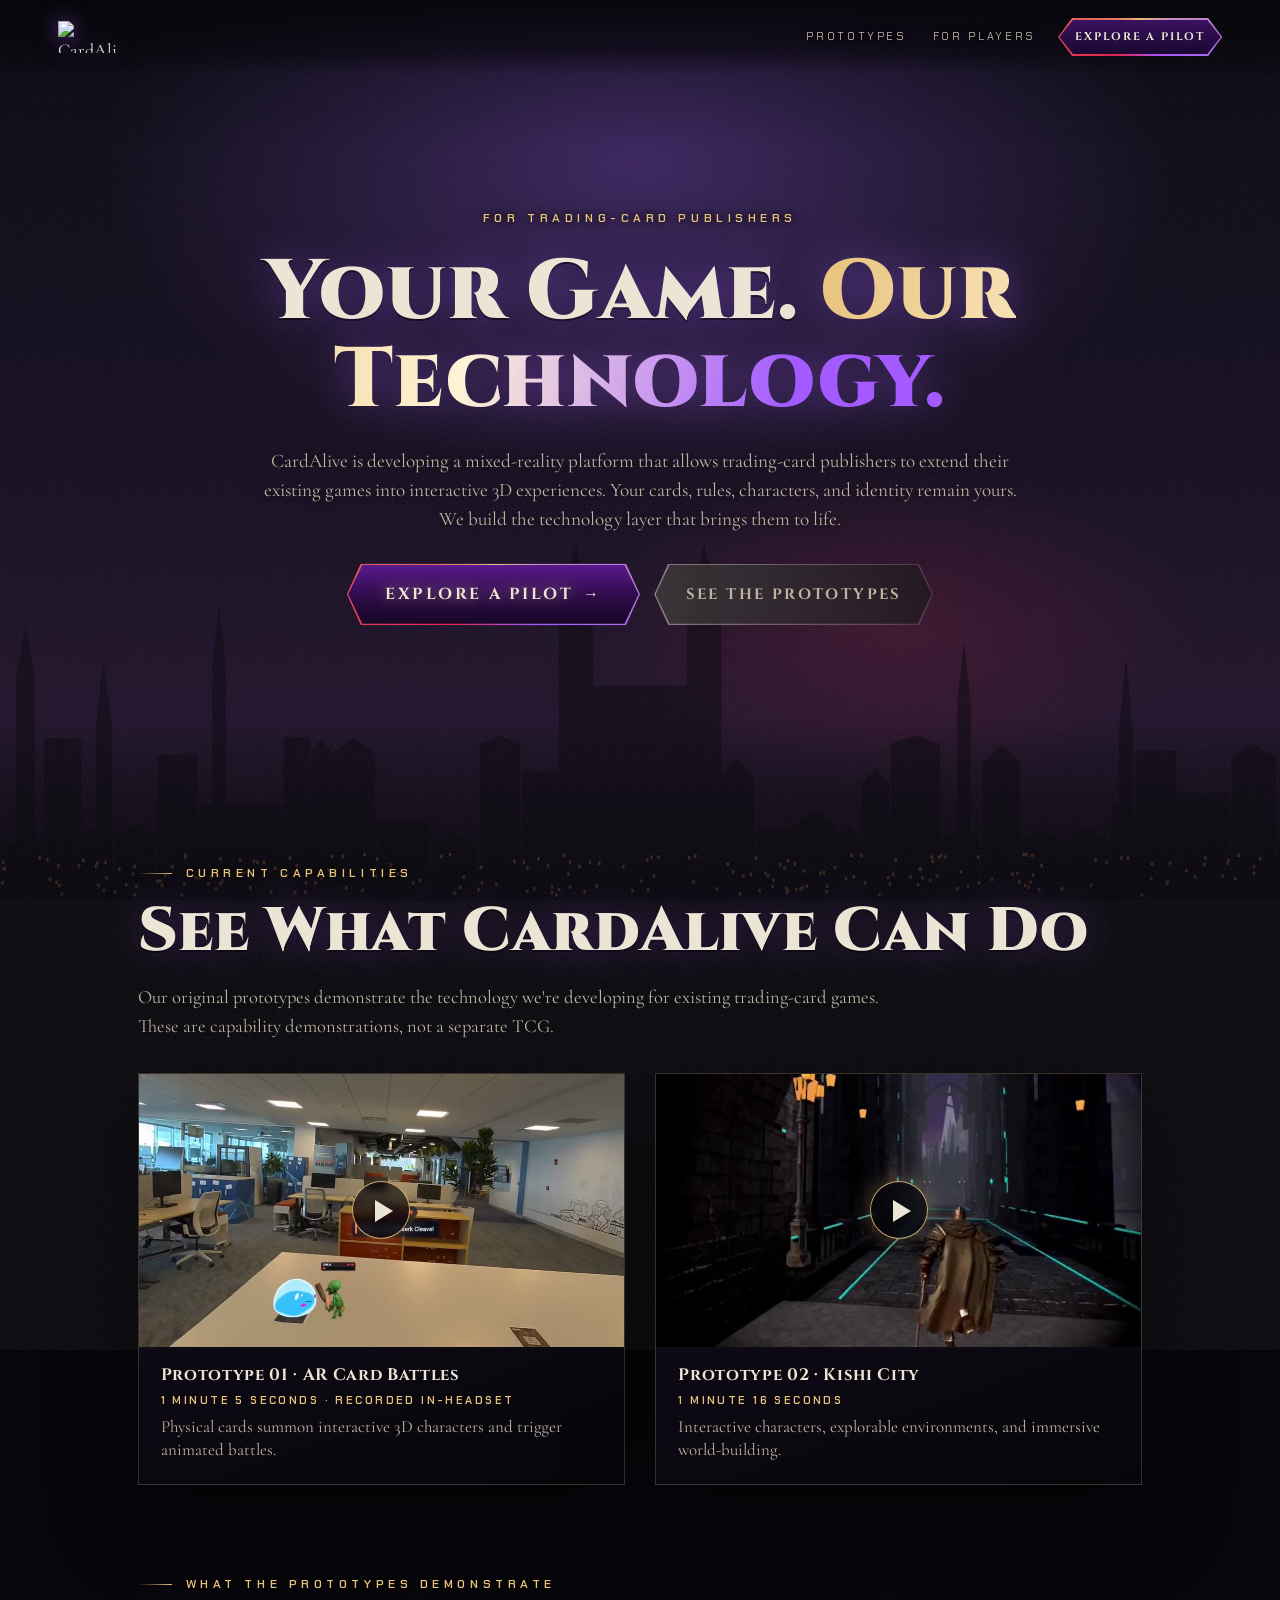
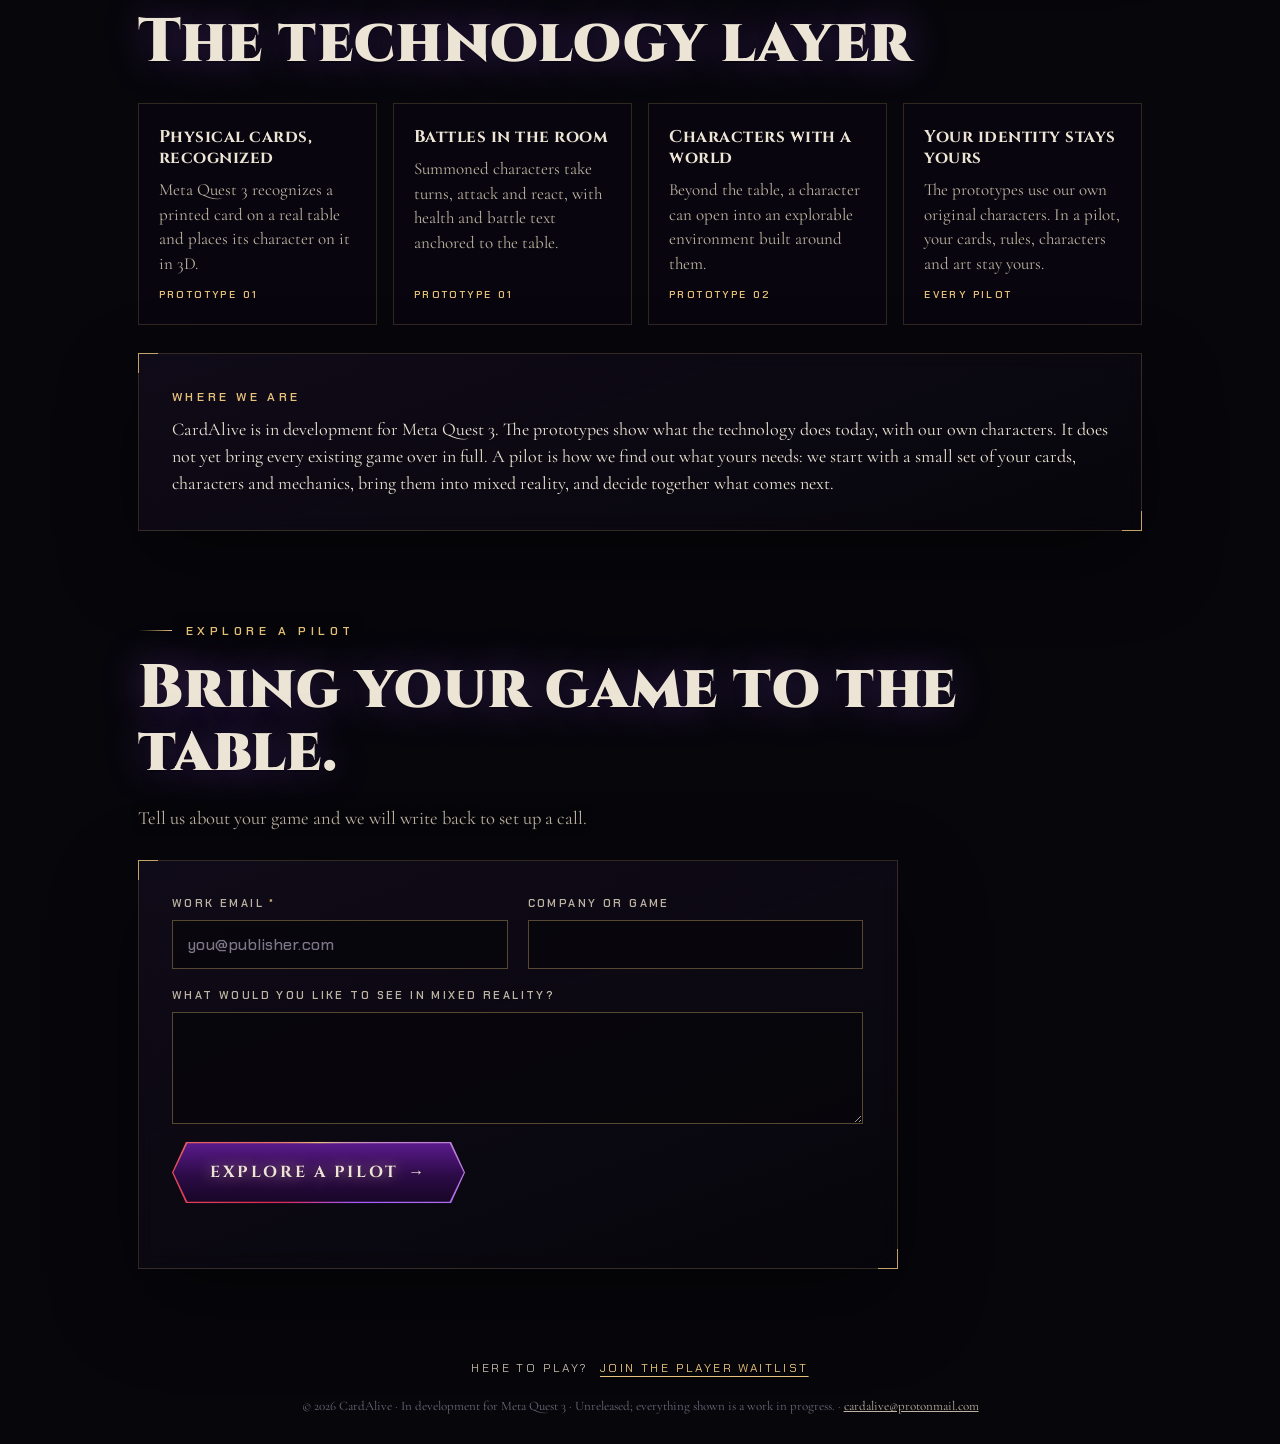
==== publishers/index.html @ 7e8cd929 "Reposition the site as a mixed-reality platform for trading-card games The site now pitches CardAliv" ====
<!DOCTYPE html>
<html lang="en">
<head>
  <meta charset="UTF-8" />
  <meta name="viewport" content="width=device-width, initial-scale=1.0" />
  <title>For Publishers — CardAlive</title>
  <meta name="description" content="CardAlive is developing a mixed-reality platform that lets trading-card publishers extend their existing games into interactive 3D experiences. Your cards, rules, characters and identity remain yours. Explore a pilot." />
  <link rel="canonical" href="https://cardalive.xyz/publishers/" />

  <meta property="og:type" content="website" />
  <meta property="og:url" content="https://cardalive.xyz/publishers/" />
  <meta property="og:title" content="CardAlive for Publishers — Your Game. Our Technology." />
  <meta property="og:description" content="Extend your trading-card game into mixed reality. Your cards, rules, characters and identity remain yours. We build the technology layer." />
  <meta property="og:image" content="https://cardalive.xyz/assets/img/og.jpg" />
  <meta name="twitter:card" content="summary_large_image" />
  <meta name="theme-color" content="#07060b" />

  <link rel="icon" href="../assets/img/favicon.svg" type="image/svg+xml" />

  <link rel="preconnect" href="https://fonts.googleapis.com" />
  <link rel="preconnect" href="https://fonts.gstatic.com" crossorigin />
  <link href="https://fonts.googleapis.com/css2?family=Chakra+Petch:wght@500;600&family=Cinzel:wght@500;700;900&family=Cormorant+Garamond:ital,wght@0,400;0,500;0,600;1,400;1,500&display=swap" rel="stylesheet" />

  <link rel="stylesheet" href="../assets/css/style.css" />
  <link rel="stylesheet" href="../assets/css/publishers.css" />
</head>
<body class="page">
  <div class="page-sky" aria-hidden="true"></div>
  <div class="vignette" aria-hidden="true"></div>
  <div class="grain" aria-hidden="true"></div>

  <header class="nav">
    <a class="nav__brand" href="../" aria-label="CardAlive home">
      <img src="../assets/img/logo.png" alt="CardAlive" width="1704" height="923" />
    </a>
    <div class="nav__right">
      <a class="nav__link nav__link--wide" href="#prototypes">Prototypes</a>
      <a class="nav__link nav__link--wide" href="../#waitlist">For players</a>
      <a class="btn btn--small" href="#pilot">Explore a Pilot</a>
    </div>
  </header>

  <main>
    <section class="p-hero" aria-labelledby="p-title">
      <p class="eyebrow">For trading-card publishers</p>
      <h1 class="p-title" id="p-title">Your Game. <em>Our Technology.</em></h1>
      <p class="p-lede">CardAlive is developing a mixed-reality platform that allows trading-card publishers to extend their existing games into interactive 3D experiences. Your cards, rules, characters, and identity remain yours. We build the technology layer that brings them to life.</p>
      <div class="p-ctas">
        <a class="btn btn--blaze" href="#pilot"><span>Explore a Pilot</span><span class="btn__arrow" aria-hidden="true">&rarr;</span></a>
        <a class="btn btn--ghost" href="#prototypes">See the prototypes</a>
      </div>
    </section>

    <section class="p-section" id="prototypes" aria-labelledby="proto-title">
      <p class="rune-label">Current capabilities</p>
      <h2 class="h2" id="proto-title">See What CardAlive Can Do</h2>
      <p class="lede">Our original prototypes demonstrate the technology we're developing for existing trading-card games. These are capability demonstrations, not a separate TCG.</p>

      <div class="p-demos">
        <article class="p-demo">
          <button class="vframe" type="button" data-src="../assets/video/where-we-are-now.mp4" data-poster="../assets/video/where-we-are-now.jpg" aria-label="Play Prototype 01, AR Card Battles, 1 minute 5 seconds">
            <img src="../assets/img/prototype-01.jpg" width="960" height="540" alt="" loading="lazy" decoding="async" />
            <span class="demo__play" aria-hidden="true"></span>
          </button>
          <div class="p-demo__body">
            <h3 class="demo__title">Prototype 01 &middot; AR Card Battles</h3>
            <p class="demo__len">1 minute 5 seconds &middot; recorded in-headset</p>
            <p class="demo__text">Physical cards summon interactive 3D characters and trigger animated battles.</p>
          </div>
        </article>
        <article class="p-demo">
          <button class="vframe" type="button" data-yt="3THAZpt9uw8" data-yt-title="Prototype 02: Every Character Has a World" aria-label="Play Prototype 02, Kishi City, 1 minute 16 seconds">
            <img src="../assets/img/prototype-02.jpg" width="640" height="360" alt="" loading="lazy" decoding="async" />
            <span class="demo__play" aria-hidden="true"></span>
          </button>
          <div class="p-demo__body">
            <h3 class="demo__title">Prototype 02 &middot; Kishi City</h3>
            <p class="demo__len">1 minute 16 seconds</p>
            <p class="demo__text">Interactive characters, explorable environments, and immersive world-building.</p>
          </div>
        </article>
      </div>
    </section>

    <section class="p-section" aria-labelledby="caps-title">
      <p class="rune-label">What the prototypes demonstrate</p>
      <h2 class="h2" id="caps-title">The technology layer</h2>
      <ul class="p-caps">
        <li class="p-cap">
          <h3>Physical cards, recognized</h3>
          <p>Meta Quest 3 recognizes a printed card on a real table and places its character on it in 3D.</p>
          <span class="p-cap__src">Prototype 01</span>
        </li>
        <li class="p-cap">
          <h3>Battles in the room</h3>
          <p>Summoned characters take turns, attack and react, with health and battle text anchored to the table.</p>
          <span class="p-cap__src">Prototype 01</span>
        </li>
        <li class="p-cap">
          <h3>Characters with a world</h3>
          <p>Beyond the table, a character can open into an explorable environment built around them.</p>
          <span class="p-cap__src">Prototype 02</span>
        </li>
        <li class="p-cap">
          <h3>Your identity stays yours</h3>
          <p>The prototypes use our own original characters. In a pilot, your cards, rules, characters and art stay yours.</p>
          <span class="p-cap__src">Every pilot</span>
        </li>
      </ul>

      <div class="panel p-where">
        <h3>Where we are</h3>
        <p>CardAlive is in development for Meta Quest 3. The prototypes show what the technology does today, with our own characters. It does not yet bring every existing game over in full. A pilot is how we find out what yours needs: we start with a small set of your cards, characters and mechanics, bring them into mixed reality, and decide together what comes next.</p>
      </div>
    </section>

    <section class="p-section p-pilot" id="pilot" aria-labelledby="pilot-title">
      <p class="rune-label">Explore a Pilot</p>
      <h2 class="h2" id="pilot-title">Bring your game to the table.</h2>
      <p class="lede">Tell us about your game and we will write back to set up a call.</p>

      <form class="panel pilot" action="https://formsubmit.co/cardalive@protonmail.com" method="post" novalidate
            data-raven data-subject="CardAlive pilot inquiry">
        <p class="pilot__done" data-done="Thank you." aria-hidden="true"></p>
        <div class="pilot__fields">
          <label class="pilot__field">
            <span>Work email <b aria-hidden="true">*</b></span>
            <input class="pilot__input" name="email" type="email" inputmode="email" autocomplete="email"
                   placeholder="you@publisher.com" maxlength="254" required />
          </label>
          <label class="pilot__field">
            <span>Company or game</span>
            <input class="pilot__input" name="company" type="text" autocomplete="organization" maxlength="200" />
          </label>
          <label class="pilot__field pilot__field--wide">
            <span>What would you like to see in mixed reality?</span>
            <textarea class="pilot__input" name="message" rows="4" maxlength="4000"></textarea>
          </label>
          <button class="btn btn--blaze pilot__send" type="submit"><span>Explore a Pilot</span><span class="btn__arrow" aria-hidden="true">&rarr;</span></button>
        </div>
        <input type="hidden" name="source" value="Publishers (Explore a Pilot)" />
        <input class="raven__honey" type="text" name="_honey" tabindex="-1" autocomplete="off" aria-hidden="true" />
        <p class="raven__status" role="status" data-done="We will write to {email} to set up a call."></p>
      </form>
    </section>
  </main>

  <footer class="p-foot">
    <p class="p-foot__players">Here to play? <a href="../#waitlist">Join the player waitlist</a></p>
    <p class="fine">&copy; <span id="year">2026</span> CardAlive &middot; In development for Meta Quest 3 &middot; Unreleased; everything shown is a work in progress. &middot; <a href="mailto:cardalive@protonmail.com">cardalive@protonmail.com</a></p>
  </footer>

  <script src="../assets/js/forms.js" defer></script>
  <script src="../assets/js/publishers.js" defer></script>
</body>
</html>
---- assets/css/style.css ----
/* ============================================================
   CardAlive — the mixed-reality platform for trading-card games
   A fixed stage of four scenes over a real-time city (world.js).
   No document scroll: one gesture moves one scene, the camera
   flies, the text dissolves and re-forms. Three voices: Cinzel
   for titles, Cormorant for lore, Chakra Petch for the game's
   holographic System UI.
   ============================================================ */

:root {
  color-scheme: dark;
  --void:        #07060b;
  --bone:        #ece4d4;
  --bone-dim:    #bdb3a2;
  --ash:         #8a8295;
  --violet:      #a35bff;
  --violet-deep: #3b1260;
  --crimson:     #e0244f;
  --blood:       #7a0a22;
  --cyan:        #52f2ff;
  --gold:        #e7c27a;
  --gold-deep:   #9a7330;
  --ember:       #ff8a3d;

  --display: 'Cinzel', 'Times New Roman', serif;
  --lore:    'Cormorant Garamond', Georgia, serif;
  --sys:     'Chakra Petch', 'Segoe UI', system-ui, sans-serif;

  --gut: clamp(16px, 4.5vw, 72px);
  --rail: 96px;
  --ease: cubic-bezier(0.16, 1, 0.3, 1);
  --ease-in: cubic-bezier(0.7, 0, 0.84, 0);
}

*, *::before, *::after { box-sizing: border-box; }
* { margin: 0; padding: 0; }

html, body { height: 100%; overflow: hidden; overscroll-behavior: none; }
body {
  background: var(--void);
  color: var(--bone);
  font-family: var(--lore);
  font-size: 18px;
  line-height: 1.55;
  -webkit-font-smoothing: antialiased;
  text-rendering: optimizeLegibility;
}

img, svg, video { display: block; max-width: 100%; }
button { font: inherit; color: inherit; background: none; border: 0; cursor: pointer; }
a { color: inherit; }
::selection { background: var(--violet); color: #fff; }
:focus-visible { outline: 2px solid var(--cyan); outline-offset: 3px; }
[hidden] { display: none !important; }

/* ---------------------------------------------------------------
   Backdrop stack
   --------------------------------------------------------------- */
#world { position: fixed; inset: 0; width: 100vw; height: 100vh; z-index: 0; display: block; opacity: 0; transition: opacity 1.6s ease; }
body.world-ready #world { opacity: 1; }

.fallback-sky {
  position: fixed; inset: 0; z-index: 0; display: none;
  background:
    radial-gradient(60% 50% at 50% 28%, rgba(163, 91, 255, 0.35), transparent 70%),
    radial-gradient(30% 22% at 50% 62%, rgba(224, 36, 79, 0.25), transparent 70%),
    linear-gradient(180deg, #05060f 0%, #120a1e 55%, #241230 78%, #07060b 100%);
}
.fallback-sky::after { content: ''; position: absolute; left: 0; right: 0; bottom: 0; height: 46vh; background: url('../img/skyline.svg') bottom center / auto 100% repeat-x; }
body.no-webgl .fallback-sky { display: block; }

.vignette {
  position: fixed; inset: 0; z-index: 1; pointer-events: none; opacity: 0.85;
  background:
    radial-gradient(120% 90% at 50% 45%, transparent 55%, rgba(4, 3, 8, 0.8) 100%),
    linear-gradient(180deg, rgba(4, 3, 8, 0.55) 0%, transparent 16%, transparent 80%, rgba(4, 3, 8, 0.75) 100%);
  transition: opacity 0.8s ease;
}
body.is-flying .vignette { opacity: 1; }
.grain {
  position: fixed; inset: -50%; z-index: 2; pointer-events: none; opacity: 0.09;
  background-image: url("data:image/svg+xml,%3Csvg xmlns='http://www.w3.org/2000/svg' width='160' height='160'%3E%3Cfilter id='n'%3E%3CfeTurbulence type='fractalNoise' baseFrequency='.9' numOctaves='2' stitchTiles='stitch'/%3E%3CfeColorMatrix values='0 0 0 0 1 0 0 0 0 1 0 0 0 0 1 0 0 0 .9 0'/%3E%3C/filter%3E%3Crect width='100%25' height='100%25' filter='url(%23n)'/%3E%3C/svg%3E");
  animation: grain 0.9s steps(5) infinite;
}
@keyframes grain {
  0% { transform: translate(0, 0); } 20% { transform: translate(-6%, 4%); }
  40% { transform: translate(5%, -3%); } 60% { transform: translate(-3%, -6%); }
  80% { transform: translate(6%, 5%); } 100% { transform: translate(0, 0); }
}
.dissolve { position: fixed; inset: 0; z-index: 3; pointer-events: none; opacity: 0; background: var(--void); }
.motion__ico { width: 10px; height: 10px; border: 1px solid currentColor; transform: rotate(45deg); }
.motion[aria-pressed="true"] { color: var(--gold); border-color: rgba(231, 194, 122, 0.4); }
.motion[aria-pressed="true"] .motion__ico { background: currentColor; }
/* ---------------------------------------------------------------
   Summoning screen
   --------------------------------------------------------------- */
.summoning {
  position: fixed; inset: 0; z-index: 90;
  display: grid; place-items: center; align-content: center; gap: 22px;
  background: radial-gradient(circle at 50% 46%, #1a0c27 0%, var(--void) 62%);
  transition: opacity 1s ease, visibility 1s;
}
.summoning.is-done { opacity: 0; visibility: hidden; }
.summoning__sigil { width: min(200px, 44vw); overflow: visible; animation: spin 14s linear infinite; }
.summoning__sigil * {
  fill: none; stroke: var(--violet); stroke-width: 1.4;
  stroke-dasharray: 700; stroke-dashoffset: 700;
  filter: drop-shadow(0 0 6px rgba(163, 91, 255, 0.9));
  animation: draw 1.6s var(--ease) forwards;
}
.summoning__sigil circle:nth-child(2) { animation-delay: 0.15s; stroke: var(--gold); }
.summoning__sigil polygon { animation-delay: 0.3s; }
.summoning__sigil path { animation-delay: 0.55s; stroke: var(--crimson); }
@keyframes draw { to { stroke-dashoffset: 0; } }
@keyframes spin { to { transform: rotate(360deg); } }
.summoning__text { font-family: var(--sys); font-size: 12px; letter-spacing: 0.5em; text-transform: uppercase; color: var(--ash); padding-left: 0.5em; animation: pulse 1.4s ease-in-out infinite; }
@keyframes pulse { 50% { opacity: 0.35; } }

/* ---------------------------------------------------------------
   Chrome: nav, rail, hint, HUD
   --------------------------------------------------------------- */
.nav {
  position: fixed; top: 0; left: 0; right: 0; z-index: 50;
  display: flex; align-items: center; justify-content: space-between; gap: 18px;
  padding: 18px var(--gut);
  pointer-events: none;
}
.nav > * { pointer-events: auto; }
.nav__brand { transition: opacity 0.6s ease; }
.nav__brand img { height: 32px; width: auto; filter: drop-shadow(0 0 10px rgba(163, 91, 255, 0.6)); transition: filter 0.3s; }
.nav__brand:hover img { filter: drop-shadow(0 0 16px rgba(163, 91, 255, 0.95)); }
body[data-scene="hero"] .nav__brand { opacity: 0; pointer-events: none; }
.nav__right { display: flex; align-items: center; gap: 12px; }

.sound {
  display: inline-flex; align-items: center; gap: 8px;
  font-family: var(--sys); font-size: 11px; letter-spacing: 0.2em; text-transform: uppercase; color: var(--ash);
  padding: 8px 10px; border: 1px solid rgba(236, 228, 212, 0.14);
  background: rgba(7, 6, 11, 0.35);
  transition: color 0.2s, border-color 0.2s;
}
.sound:hover { color: var(--bone); border-color: rgba(236, 228, 212, 0.35); }
.sound__bars { display: inline-flex; align-items: flex-end; gap: 2px; height: 12px; }
.sound__bars i { width: 2px; height: 3px; background: currentColor; }
.sound[aria-pressed="true"] { color: var(--cyan); border-color: rgba(82, 242, 255, 0.4); }
.sound[aria-pressed="true"] .sound__bars i { animation: eq 0.9s ease-in-out infinite; }
.sound[aria-pressed="true"] .sound__bars i:nth-child(2) { animation-delay: -0.3s; }
.sound[aria-pressed="true"] .sound__bars i:nth-child(3) { animation-delay: -0.6s; }
.sound[aria-pressed="true"] .sound__bars i:nth-child(4) { animation-delay: -0.15s; }
@keyframes eq { 0%, 100% { height: 3px; } 50% { height: 12px; } }

.rail { position: fixed; right: var(--gut); top: 50%; transform: translateY(-50%); z-index: 45; }
.rail ol { list-style: none; display: flex; flex-direction: column; gap: 6px; }
.rail button {
  display: flex; align-items: center; justify-content: flex-end; gap: 14px; padding: 6px 0; width: 100%;
  font-family: var(--sys); font-size: 10px; letter-spacing: 0.28em; text-transform: uppercase; color: var(--ash);
}
.rail__t { opacity: 0; transform: translateX(8px); transition: opacity 0.35s, transform 0.35s var(--ease); white-space: nowrap; text-shadow: 0 0 8px #000; }
.rail__n {
  width: 26px; height: 26px; display: grid; place-items: center; position: relative; flex: none;
  font-family: var(--display); font-weight: 700; font-size: 10px; letter-spacing: 0; color: var(--ash);
  transition: color 0.3s;
}
.rail__n::before { content: ''; position: absolute; inset: 6px; z-index: -1; transform: rotate(45deg); border: 1px solid rgba(236, 228, 212, 0.25); transition: all 0.4s var(--ease); }
.rail button:hover .rail__t, .rail li.is-here .rail__t { opacity: 1; transform: none; }
.rail button:hover { color: var(--bone); }
.rail li.is-here .rail__t { color: var(--gold); }
.rail li.is-here .rail__n { color: var(--void); }
.rail li.is-here .rail__n::before { inset: 3px; background: var(--gold); border-color: var(--gold); box-shadow: 0 0 14px rgba(231, 194, 122, 0.7); }
.rail__n { isolation: isolate; }

.hint {
  position: fixed; left: 50%; bottom: 26px; z-index: 40; transform: translateX(-50%);
  display: flex; flex-direction: column; align-items: center; gap: 10px; pointer-events: none;
  font-family: var(--sys); font-size: 10px; letter-spacing: 0.4em; text-transform: uppercase; color: var(--ash);
  opacity: 0; transition: opacity 0.6s ease;
}
.hint.is-on { opacity: 1; transition-delay: 1.4s; }
.hint i { width: 1px; height: 40px; background: linear-gradient(180deg, var(--gold), transparent); position: relative; overflow: hidden; }
.hint i::after { content: ''; position: absolute; left: -1px; width: 3px; height: 12px; background: #fff; box-shadow: 0 0 10px var(--gold); animation: drip 2.2s var(--ease-in) infinite; }
@keyframes drip { 0% { top: -12px; } 100% { top: 40px; } }

/* ---------------------------------------------------------------
   Buttons
   --------------------------------------------------------------- */
.btn {
  --b1: var(--gold); --b2: var(--violet);
  position: relative; isolation: isolate;
  display: inline-flex; align-items: center; justify-content: center; gap: 0.6em;
  font-family: var(--display); font-weight: 700; font-size: 15px; letter-spacing: 0.16em; text-transform: uppercase;
  text-decoration: none; color: var(--bone);
  padding: 1.05em 2.1em;
  clip-path: polygon(14px 0, calc(100% - 14px) 0, 100% 50%, calc(100% - 14px) 100%, 14px 100%, 0 50%);
  transition: transform 0.3s var(--ease), filter 0.3s;
}
.btn::before, .btn::after { content: ''; position: absolute; z-index: -1; clip-path: inherit; }
.btn::before { inset: 0; background: conic-gradient(from var(--spin, 0deg), var(--b1), var(--b2), var(--crimson), var(--b1)); animation: spinvar 4s linear infinite; }
.btn::after { inset: 1.5px; background: linear-gradient(180deg, #1a1024, #0b0812); }
.btn:hover { transform: translateY(-2px); filter: brightness(1.15); }
.btn:active { transform: translateY(0); }
.btn__arrow { transition: transform 0.3s var(--ease); }
.btn:hover .btn__arrow { transform: translateX(5px); }
@property --spin { syntax: '<angle>'; inherits: false; initial-value: 0deg; }
@keyframes spinvar { to { --spin: 360deg; } }

.btn--blaze { font-size: 16px; padding: 1.15em 2.4em; filter: drop-shadow(0 0 24px rgba(163, 91, 255, 0.55)); }
.btn--blaze::after { background: linear-gradient(180deg, #5a1a8c 0%, #2c0b47 55%, #170626 100%); }
.btn--blaze span:first-child { text-shadow: 0 0 14px rgba(255, 220, 160, 0.6); }
.btn--blaze:hover { filter: drop-shadow(0 0 36px rgba(163, 91, 255, 0.85)) brightness(1.15); }
.btn--ghost { --b1: rgba(236, 228, 212, 0.5); --b2: rgba(236, 228, 212, 0.15); color: var(--bone-dim); }
.btn--ghost::before { animation: none; background: linear-gradient(90deg, var(--b1), var(--b2)); }
.btn--ghost::after { background: rgba(7, 6, 11, 0.6); }
.btn--trailer { --b1: var(--gold); --b2: var(--cyan); font-size: 16px; padding: 1.15em 2.2em; filter: drop-shadow(0 0 20px rgba(231, 194, 122, 0.4)); }
.btn--trailer::after { background: linear-gradient(180deg, #1d1a2e 0%, #0d0b16 100%); }
.btn--trailer:hover { filter: drop-shadow(0 0 32px rgba(231, 194, 122, 0.75)) brightness(1.15); }
.btn--trailer__ico { width: 0; height: 0; border-left: 11px solid var(--gold); border-top: 7px solid transparent; border-bottom: 7px solid transparent; filter: drop-shadow(0 0 6px rgba(231, 194, 122, 0.9)); }
.btn--small { font-size: 11px; padding: 0.95em 1.6em; }
.btn--small::after { background: linear-gradient(180deg, #3a1260, #1a0830); }

/* ---------------------------------------------------------------
   Type
   --------------------------------------------------------------- */
.eyebrow, .rune-label {
  font-family: var(--sys); font-weight: 600; font-size: 12px; letter-spacing: 0.38em; text-transform: uppercase;
  color: var(--gold); text-shadow: 0 0 6px #000, 0 0 16px rgba(0, 0, 0, 0.9);
}
.rune-label { display: inline-flex; align-items: center; gap: 14px; margin-bottom: 18px; }
.rune-label::before { content: ''; width: 34px; height: 1px; background: linear-gradient(90deg, transparent, var(--gold)); }
.rune-label--blood { color: var(--crimson); }
.rune-label--blood::before { background: linear-gradient(90deg, transparent, var(--crimson)); }

.h2 {
  font-family: var(--display); font-weight: 900; line-height: 1.02; letter-spacing: 0.01em;
  font-size: clamp(34px, 4.8vw, 72px); color: var(--bone);
  text-shadow: 0 0 40px rgba(163, 91, 255, 0.35), 0 2px 0 rgba(0, 0, 0, 0.6);
  margin-bottom: 20px;
}
.h2--xl { font-size: clamp(44px, 7.4vw, 116px); }
.lede { font-size: clamp(18px, 1.45vw, 22px); color: var(--bone-dim); max-width: 32em; text-shadow: 0 1px 10px rgba(0, 0, 0, 0.9); }
.lede b, .lede em { color: var(--bone); font-weight: 600; }
.lede a { color: var(--gold); text-decoration-thickness: 1px; text-underline-offset: 0.2em; }
q { quotes: '\201C' '\201D'; font-style: italic; color: var(--bone); }

.panel {
  position: relative;
  background: linear-gradient(160deg, rgba(20, 14, 30, 0.7), rgba(8, 6, 12, 0.62));
  backdrop-filter: blur(10px) saturate(1.2); -webkit-backdrop-filter: blur(10px) saturate(1.2);
  border: 1px solid rgba(231, 194, 122, 0.18);
  padding: clamp(20px, 2.6vw, 38px);
  box-shadow: 0 30px 80px rgba(0, 0, 0, 0.45);
}
.panel::before, .panel::after { content: ''; position: absolute; width: 20px; height: 20px; pointer-events: none; border: 1.5px solid var(--gold); opacity: 0.8; }
.panel::before { top: -1px; left: -1px; border-right: 0; border-bottom: 0; }
.panel::after { bottom: -1px; right: -1px; border-left: 0; border-top: 0; }
.panel--blood { border-color: rgba(224, 36, 79, 0.3); background: linear-gradient(160deg, rgba(36, 8, 18, 0.72), rgba(10, 4, 8, 0.7)); }
.panel--blood::before, .panel--blood::after { border-color: var(--crimson); }

/* ---------------------------------------------------------------
   The stage and its scenes
   --------------------------------------------------------------- */
.stage { position: fixed; inset: 0; z-index: 5; }
.scene {
  position: absolute; inset: 0;
  display: flex; align-items: center;
  padding: 88px calc(var(--gut) + var(--rail)) 84px var(--gut);
  overflow-y: auto; overscroll-behavior: contain; scrollbar-width: none;
  visibility: hidden; pointer-events: none;
  transition: visibility 0s linear 0.8s;
}
.scene::-webkit-scrollbar { display: none; }
.scene.is-active { visibility: visible; pointer-events: auto; transition-delay: 0s; }
.scene.is-out-up, .scene.is-out-down { visibility: visible; }
.scene > *:not(.fine) { margin-block: auto; }

/* Every .fx piece dissolves out fast and re-forms slowly, staggered by --d */
.fx {
  opacity: 0; transform: translateY(26px); filter: blur(8px);
  transition: opacity 0.42s var(--ease-in), transform 0.42s var(--ease-in), filter 0.42s var(--ease-in);
}
.scene[data-dir="down"]:not(.is-active) .fx { transform: translateY(-26px); }
.scene.is-out-up .fx { transform: translateY(-34px); }
.scene.is-out-down .fx { transform: translateY(34px); }
.scene.is-active .fx {
  opacity: 1; transform: none; filter: none;
  transition: opacity 1.1s var(--ease), transform 1.1s var(--ease), filter 1.1s var(--ease);
  transition-delay: calc(0.5s + var(--d, 0) * 90ms);
}
[data-split] .w { display: inline-block; white-space: pre; }
[data-split] .w > span {
  display: inline-block; opacity: 0; transform: translateY(0.45em) rotateX(-40deg); filter: blur(10px);
  transition: opacity 0.4s var(--ease-in), transform 0.4s var(--ease-in), filter 0.4s var(--ease-in);
}
.scene.is-active [data-split] .w > span {
  opacity: 1; transform: none; filter: none;
  transition: opacity 0.9s var(--ease), transform 0.9s var(--ease), filter 0.9s var(--ease);
  transition-delay: calc(0.6s + var(--i) * 60ms);
}
.is-still .scene.is-active .fx, .is-still .scene.is-active [data-split] .w > span { transition-delay: 0s !important; transition-duration: 0.01s !important; }

/* ---------------------------------------------------------------
   I. Hero
   --------------------------------------------------------------- */
.scene--hero { justify-content: center; text-align: center; padding-left: var(--gut); padding-right: var(--gut); }
.scene--hero::before { content: ''; position: absolute; inset: 0; z-index: -1; pointer-events: none; background: radial-gradient(50% 42% at 50% 62%, rgba(7, 6, 11, 0.7), transparent 75%); }
.hero { display: flex; flex-direction: column; align-items: center; gap: clamp(14px, 2.4vh, 26px); max-width: 980px; }
.hero__logo { line-height: 0; }
.hero__logo img {
  width: clamp(220px, min(42vw, 44vh), 560px); height: auto;
  filter: drop-shadow(0 0 2px #000) drop-shadow(0 0 28px rgba(163, 91, 255, 0.75)) drop-shadow(0 0 70px rgba(224, 36, 79, 0.35));
  animation: breathe 5s ease-in-out infinite;
}
@keyframes breathe { 50% { filter: drop-shadow(0 0 2px #000) drop-shadow(0 0 38px rgba(163, 91, 255, 0.95)) drop-shadow(0 0 90px rgba(224, 36, 79, 0.5)); } }
.scene--hero .hero__logo.fx { transform: scale(1.08); filter: blur(16px) brightness(2.5); }
.scene--hero.is-active .hero__logo.fx { transform: none; filter: none; transition-duration: 1.6s; }
.hero__title { font-family: var(--display); font-weight: 700; font-size: clamp(21px, 2.3vw, 34px); line-height: 1.2; letter-spacing: 0.04em; text-shadow: 0 0 30px rgba(0, 0, 0, 0.9); }
.hero__title em { font-style: normal; background: linear-gradient(100deg, var(--gold), #fff3d6 40%, var(--violet) 75%, var(--crimson)); -webkit-background-clip: text; background-clip: text; color: transparent; }
.hero__title em .w > span { background: inherit; -webkit-background-clip: text; background-clip: text; }
.hero__sub { font-family: var(--display); font-weight: 700; font-size: clamp(16px, 1.55vw, 22px); letter-spacing: 0.05em; color: #cfb2ff; text-shadow: 0 0 18px rgba(163, 91, 255, 0.55), 0 0 6px #000; }
.hero__lede { max-width: 34em; font-size: clamp(17px, 1.35vw, 21px); line-height: 1.45; color: var(--bone-dim); text-shadow: 0 1px 10px rgba(0, 0, 0, 0.95); }
.hero__ctas { display: flex; flex-wrap: wrap; justify-content: center; gap: 14px; margin-top: 4px; }
.hero__players { margin-top: -4px; }

/* Trailer teaser: a muted loop in the corner that opens the full trailer. Wide screens get the corner,
   tall tablets get it under the buttons; elsewhere the Watch the Trailer button and the nav link carry it
   (main.js only plays the loop while it is on screen). */
.teaser {
  position: absolute; left: var(--gut); bottom: 28px;
  display: flex; flex-direction: column; align-items: flex-start; gap: 12px;
  color: var(--bone);
}
.teaser__frame {
  position: relative; display: block; width: clamp(220px, calc(45vw - 340px), 440px); aspect-ratio: 16 / 9; padding: 2px;
  background: conic-gradient(from var(--spin, 0deg), var(--gold), var(--violet), var(--crimson), var(--cyan), var(--gold));
  animation: spinvar 4s linear infinite;
  box-shadow: 0 24px 70px rgba(0, 0, 0, 0.75), 0 0 46px rgba(163, 91, 255, 0.45), 0 0 90px rgba(231, 194, 122, 0.18);
  transition: box-shadow 0.3s, transform 0.4s var(--ease);
}
.teaser__video { display: block; width: 100%; height: 100%; object-fit: cover; background: #000; }
.teaser__tag {
  position: absolute; left: 12px; top: 12px; display: inline-flex; align-items: center; gap: 8px; padding: 6px 10px 6px 9px;
  background: rgba(7, 6, 11, 0.78); border: 1px solid rgba(231, 194, 122, 0.45);
  font-family: var(--sys); font-size: 10px; font-weight: 600; letter-spacing: 0.26em; text-transform: uppercase; color: var(--gold);
}
.teaser__tag i { width: 7px; height: 7px; border-radius: 50%; background: var(--crimson); box-shadow: 0 0 10px var(--crimson); animation: live 1.4s ease-in-out infinite; }
@keyframes live { 50% { opacity: 0.25; } }
.teaser__play {
  position: absolute; left: 50%; top: 50%; width: 60px; height: 60px; margin: -30px 0 0 -30px; border-radius: 50%;
  border: 1px solid rgba(231, 194, 122, 0.8); background: rgba(7, 6, 11, 0.55); backdrop-filter: blur(4px);
  box-shadow: 0 0 24px rgba(231, 194, 122, 0.35);
  transition: box-shadow 0.25s, transform 0.4s var(--ease);
}
.teaser__play::before { content: ''; position: absolute; inset: -1px; border-radius: 50%; border: 1px solid var(--gold); animation: ring 2.2s ease-out infinite; }
.teaser__play::after { content: ''; position: absolute; left: 23px; top: 19px; border-left: 18px solid var(--bone); border-top: 11px solid transparent; border-bottom: 11px solid transparent; }
@keyframes ring { from { transform: scale(1); opacity: 0.9; } to { transform: scale(1.9); opacity: 0; } }
.teaser__label { font-family: var(--display); font-weight: 700; font-size: 14px; letter-spacing: 0.18em; text-transform: uppercase; text-shadow: 0 0 12px #000; }
.teaser__label b { margin-left: 0.6em; font-family: var(--sys); font-weight: 600; font-size: 12px; color: var(--gold); }
.teaser:hover .teaser__frame, .teaser:focus-visible .teaser__frame {
  transform: translateY(-3px);
  box-shadow: 0 24px 70px rgba(0, 0, 0, 0.75), 0 0 60px rgba(163, 91, 255, 0.7), 0 0 110px rgba(231, 194, 122, 0.35);
}
.teaser:hover .teaser__play, .teaser:focus-visible .teaser__play { transform: scale(1.1); box-shadow: 0 0 36px rgba(231, 194, 122, 0.7); }
@media (max-width: 1279px) and (min-width: 641px) and (min-height: 900px) {
  .teaser { position: static; align-items: center; margin-top: 10px; }
  .teaser__frame { width: min(440px, 62vw); }
}
@media (max-width: 1279px) and (max-height: 899px), (max-width: 640px), (max-height: 699px) {
  .teaser { display: none; }
}

/* ---------------------------------------------------------------
   II. Prototypes — two capability demos, each opens in a dialog
   --------------------------------------------------------------- */
.scene--demos { justify-content: center; text-align: center; }
.scene--demos::before { content: ''; position: absolute; inset: 0; z-index: -1; pointer-events: none; background: radial-gradient(60% 55% at 50% 52%, rgba(7, 6, 11, 0.78), rgba(7, 6, 11, 0.25) 85%); }
.demos { display: flex; flex-direction: column; align-items: center; width: min(1080px, 100%); margin-inline: auto; }
.demos .lede { max-width: 42em; }
.demos__grid { display: grid; grid-template-columns: repeat(2, minmax(0, 1fr)); gap: clamp(16px, 2vw, 28px); width: 100%; margin-top: clamp(20px, 3.4vh, 36px); text-align: left; }
.demo {
  display: flex; flex-direction: column; overflow: hidden; text-align: left; color: var(--bone);
  background: linear-gradient(160deg, rgba(20, 14, 30, 0.82), rgba(8, 6, 12, 0.78));
  backdrop-filter: blur(10px); -webkit-backdrop-filter: blur(10px);
  border: 1px solid rgba(231, 194, 122, 0.22);
  box-shadow: 0 30px 80px rgba(0, 0, 0, 0.45);
}
.scene.is-active .demo.fx { transition: opacity 1.1s var(--ease), transform 1.1s var(--ease), filter 1.1s var(--ease), border-color 0.3s, box-shadow 0.3s; }
.scene.is-active .demo.fx:hover, .scene.is-active .demo.fx:focus-visible { transform: translateY(-4px); transition-delay: 0s; }
.demo:hover, .demo:focus-visible { border-color: rgba(231, 194, 122, 0.7); box-shadow: 0 30px 80px rgba(0, 0, 0, 0.5), 0 0 44px rgba(163, 91, 255, 0.35); }
.demo__thumb { position: relative; display: block; aspect-ratio: 16 / 9; overflow: hidden; background: #000; }
.demo__thumb img { width: 100%; height: 100%; object-fit: cover; transition: transform 0.7s var(--ease), filter 0.4s; filter: saturate(0.92); }
.demo:hover .demo__thumb img, .demo:focus-visible .demo__thumb img { transform: scale(1.04); filter: none; }
.demo__play {
  position: absolute; left: 50%; top: 50%; width: 58px; height: 58px; margin: -29px 0 0 -29px; border-radius: 50%;
  border: 1px solid rgba(231, 194, 122, 0.85); background: rgba(7, 6, 11, 0.6); backdrop-filter: blur(4px);
  box-shadow: 0 0 24px rgba(231, 194, 122, 0.35); transition: transform 0.4s var(--ease), box-shadow 0.25s;
}
.demo__play::after { content: ''; position: absolute; left: 22px; top: 18px; border-left: 18px solid var(--bone); border-top: 11px solid transparent; border-bottom: 11px solid transparent; }
.demo:hover .demo__play, .demo:focus-visible .demo__play { transform: scale(1.1); box-shadow: 0 0 36px rgba(231, 194, 122, 0.7); }
.demo__body { display: flex; flex-direction: column; gap: 6px; padding: 16px 20px 20px; }
.demo__title { font-family: var(--display); font-weight: 700; font-size: clamp(16px, 1.3vw, 19px); letter-spacing: 0.04em; line-height: 1.25; }
.demo__len { font-family: var(--sys); font-size: 11px; font-weight: 600; letter-spacing: 0.22em; text-transform: uppercase; color: var(--gold); }
.demo__text { font-size: 17px; line-height: 1.4; color: var(--bone-dim); }
.demos__pub, .hero__players { font-family: var(--sys); font-size: 12px; letter-spacing: 0.2em; text-transform: uppercase; color: var(--bone-dim); text-shadow: 0 0 8px #000; }
.demos__pub { margin-top: clamp(18px, 3vh, 28px); }
.demos__pub a, .hero__players a { color: var(--gold); text-decoration-thickness: 1px; text-underline-offset: 0.3em; margin-left: 6px; white-space: nowrap; }
.demos__pub a:hover, .hero__players a:hover { color: #fff3d6; }
/* ---------------------------------------------------------------
   VI. Finale
   --------------------------------------------------------------- */
.scene--finale { justify-content: center; text-align: center; padding-left: var(--gut); }
.scene--finale::before { content: ''; position: absolute; inset: 0; z-index: -1; pointer-events: none; background: radial-gradient(50% 50% at 50% 50%, rgba(7, 6, 11, 0.7), transparent 80%); }
.finale { display: flex; flex-direction: column; align-items: center; max-width: 1000px; }
.finale .h2 { margin-bottom: 8px; }
.lantern {
  position: relative; margin: 30px 0 28px;
  display: flex; flex-direction: column; align-items: center; gap: 6px;
  padding: 88px 60px 24px; width: min(560px, 100%);
  border: 1px solid rgba(231, 194, 122, 0.5);
  background: linear-gradient(180deg, rgba(255, 138, 61, 0.1), rgba(10, 6, 16, 0.75) 60%);
  clip-path: polygon(50% 0, 100% 34px, 100% 100%, 0 100%, 0 34px);
  transition: border-color 0.4s;
}
.lantern:focus-within, .lantern.is-sent { border-color: var(--gold); }
.lantern__flame { position: absolute; top: 24px; left: 50%; width: 30px; height: 52px; transform: translateX(-50%); }
.lantern__flame i {
  position: absolute; left: 50%; bottom: 0; width: 100%; height: 100%; transform: translateX(-50%);
  border-radius: 50% 50% 45% 45% / 62% 62% 38% 38%;
  background: radial-gradient(circle at 50% 75%, #fff8e0, #ffcf6b 30%, #ff8a3d 55%, rgba(224, 36, 79, 0) 75%);
  animation: flicker 1.3s ease-in-out infinite alternate;
}
.lantern__flame i:nth-child(2) { width: 70%; height: 75%; animation-duration: 0.9s; animation-delay: -0.3s; opacity: 0.9; }
.lantern__flame i:nth-child(3) { width: 220%; height: 160%; bottom: -30%; background: radial-gradient(circle, rgba(255, 138, 61, 0.45), transparent 65%); animation-duration: 2.2s; filter: blur(6px); }
.lantern:focus-within .lantern__flame i { animation-duration: 0.45s; }
.lantern__flame { transition: transform 0.8s var(--ease); }
.lantern.is-sent .lantern__flame { transform: translateX(-50%) scale(1.3); filter: drop-shadow(0 0 18px rgba(255, 170, 80, 0.9)); }
@keyframes flicker { 0% { transform: translateX(-50%) scale(1, 1) skewX(-2deg); } 50% { transform: translateX(-52%) scale(0.94, 1.06) skewX(3deg); } 100% { transform: translateX(-48%) scale(1.04, 0.96) skewX(-1deg); } }
.lantern__label { font-family: var(--display); font-weight: 900; font-size: clamp(22px, 2.5vw, 30px); letter-spacing: 0.14em; text-transform: uppercase; color: var(--bone); text-shadow: 0 0 20px rgba(255, 138, 61, 0.6); }
.lantern__sub { font-family: var(--sys); font-size: 11px; letter-spacing: 0.24em; text-transform: uppercase; color: var(--ash); }
.finale__vision { font-family: var(--display); font-weight: 700; font-size: clamp(15px, 1.4vw, 19px); letter-spacing: 0.12em; text-transform: uppercase; color: var(--bone); text-shadow: 0 0 10px #000; }
.finale__vision span { display: block; margin-top: 6px; font-family: var(--lore); font-weight: 400; font-style: italic; font-size: clamp(17px, 1.4vw, 20px); letter-spacing: 0; text-transform: none; color: var(--bone-dim); }
.fine { position: absolute; left: var(--gut); right: var(--gut); bottom: 18px; text-align: center; font-size: 13px; color: #6f687a; }

/* ---------------------------------------------------------------
   VII. Contact
   --------------------------------------------------------------- */
.contact { position: relative; width: min(640px, 100%); }
.contact::before { content: ''; position: absolute; inset: -25% -30%; z-index: -1; pointer-events: none; background: radial-gradient(closest-side, rgba(7, 6, 11, 0.75), transparent); }
.contact .h2 { margin-bottom: 14px; }
.mail { margin: 28px 0 0; max-width: 560px; }
.mail .raven { margin-top: 0; padding-left: 10px; background: linear-gradient(90deg, rgba(36, 8, 18, 0.75), rgba(10, 6, 16, 0.65)); }
.mail .raven__input { font-size: 17px; }
.mail .raven__status { text-align: left; }
.mail.is-sent .mail__seal { box-shadow: 0 0 26px rgba(224, 36, 79, 0.9), inset 0 -3px 6px rgba(0, 0, 0, 0.45); }
.mail__seal {
  flex: none; align-self: center; width: 34px; height: 34px; border-radius: 50%; position: relative;
  background: radial-gradient(circle at 38% 34%, #ff5a7a, var(--crimson) 40%, var(--blood) 80%);
  box-shadow: 0 0 18px rgba(224, 36, 79, 0.6), inset 0 -3px 6px rgba(0, 0, 0, 0.45);
}
.mail__seal::before { content: ''; position: absolute; inset: 7px; border: 1.5px solid rgba(255, 220, 220, 0.55); border-radius: 50%; }
.mail__seal::after { content: ''; position: absolute; left: 50%; top: 9px; bottom: 9px; width: 1.5px; margin-left: -0.75px; background: rgba(255, 220, 220, 0.7); }

/* The email field, shared by the lantern and the raven */
.raven {
  display: flex; align-items: stretch; width: 100%; margin-top: 18px;
  border: 1px solid rgba(231, 194, 122, 0.45); background: rgba(7, 6, 11, 0.72);
  transition: border-color 0.25s, box-shadow 0.25s;
}
.raven:focus-within { border-color: var(--gold); box-shadow: 0 0 28px rgba(231, 194, 122, 0.22); }
.raven__input {
  flex: 1; min-width: 0; padding: 15px 16px; border: 0; outline: none; background: transparent;
  font-family: var(--sys); font-weight: 500; font-size: 16px; letter-spacing: 0.04em; color: var(--bone);
}
.raven__input::placeholder { color: #7d7588; }
.raven__send {
  flex: none; padding: 0 20px; white-space: nowrap;
  font-family: var(--display); font-weight: 900; font-size: 13px; letter-spacing: 0.16em; text-transform: uppercase;
  color: #1a0f05; background: linear-gradient(180deg, #ffe3a3, var(--gold) 55%, var(--gold-deep));
  transition: filter 0.2s;
}
.raven__send:hover { filter: brightness(1.12); }
.raven__send:focus-visible { outline: 2px solid #fff; outline-offset: -4px; }
.is-busy .raven__send { cursor: progress; filter: saturate(0.4) brightness(0.8); }
.is-sent .raven { display: none; }
.raven__status { min-height: 1.5em; margin-top: 10px; font-family: var(--sys); font-size: 12px; letter-spacing: 0.1em; color: var(--bone-dim); text-shadow: 0 0 8px #000; }
.is-sent .raven__status { margin-top: 4px; font-size: 14px; letter-spacing: 0.04em; color: var(--gold); }
.is-sent .lantern__sub { display: none; }
.raven__status.is-err { color: #ff8da3; }
.raven__status a { color: var(--bone); }
.raven__honey { position: absolute; left: -9999px; width: 1px; height: 1px; opacity: 0; }
.sr-only { position: absolute; width: 1px; height: 1px; margin: -1px; overflow: hidden; clip: rect(0 0 0 0); white-space: nowrap; }
.finale__vision a { color: var(--gold); text-decoration-thickness: 1px; text-underline-offset: 0.2em; margin-left: 4px; white-space: nowrap; }
.nav__link {
  font-family: var(--sys); font-size: 11px; letter-spacing: 0.24em; text-transform: uppercase; text-decoration: none; color: var(--bone-dim);
  padding: 8px 4px; margin-right: 6px; transition: color 0.2s; text-shadow: 0 0 8px #000;
}
.nav__link:hover { color: var(--bone); }
body[data-scene="prototypes"] .nav__link[data-goto="1"], body[data-scene="contact"] .nav__link[data-goto="3"] { color: var(--gold); }
.nav__link--trailer { display: inline-flex; align-items: center; gap: 8px; color: var(--gold); }
.nav__link--trailer:hover { color: #fff3d6; }
.nav__play { width: 0; height: 0; border-left: 7px solid currentColor; border-top: 4.5px solid transparent; border-bottom: 4.5px solid transparent; filter: drop-shadow(0 0 4px rgba(231, 194, 122, 0.8)); }

/* Footage dialog */
.reel { margin: auto; width: min(980px, 92vw); padding: 0; border: 1px solid rgba(231, 194, 122, 0.35); background: #000; color: var(--bone); overflow: visible; box-shadow: 0 40px 120px rgba(0, 0, 0, 0.8), 0 0 80px rgba(163, 91, 255, 0.25); }
.reel::backdrop { background: rgba(4, 3, 8, 0.82); backdrop-filter: blur(6px); }
.reel[open] { animation: reelIn 0.6s var(--ease); }
@keyframes reelIn { from { opacity: 0; transform: translateY(20px) scale(0.97); } to { opacity: 1; transform: none; } }
.reel__video { width: 100%; aspect-ratio: 16 / 9; background: #000; }
.reel__video iframe { display: block; width: 100%; height: 100%; border: 0; }
.reel__cap { padding: 12px 16px 14px; font-size: 15px; color: var(--bone-dim); }
.reel__close { position: absolute; top: -44px; right: 0; width: 36px; height: 36px; font-size: 26px; line-height: 1; color: var(--bone-dim); }
.reel__close:hover { color: var(--bone); }

/* ---------------------------------------------------------------
   Responsive
   --------------------------------------------------------------- */
@media (max-width: 1000px) {
  :root { --rail: 44px; }
  .rail__t { display: none; }
  .nav__link--trailer, .nav__link--wide { display: none; }
}
@media (max-width: 760px) {
  .demos__grid { grid-template-columns: 1fr; max-width: 480px; margin-inline: auto; }
}
@media (max-width: 640px) {
  body { font-size: 17px; }
  .nav { padding: 12px 16px; }
  .nav__brand img { height: 24px; }
  .sound__label, .motion__label { display: none; }
  .btn--small { padding: 0.9em 1.2em; }
  :root { --rail: 30px; }
  .rail { right: 6px; }
  .rail__n { width: 22px; height: 22px; font-size: 0; }
  .scene { padding-top: 76px; padding-bottom: 76px; }
  .hero { gap: 12px; }
  .hero__ctas .btn { font-size: 13px; padding: 1.05em 1.6em; }
  .demo__body { padding: 12px 14px 14px; }
  .demo__text { font-size: 16px; }
  .lantern { padding: 82px 18px 20px; }
  .raven__send { padding: 0 14px; font-size: 11px; letter-spacing: 0.12em; }
  .fine { font-size: 11px; bottom: 10px; }
  .nav__link { margin-right: 0; letter-spacing: 0.16em; }
  .mail .raven { padding-left: 8px; }
  .mail .raven__input { font-size: 16px; padding-left: 10px; }
  .mail__seal { width: 26px; height: 26px; }
  .mail__seal::before { inset: 6px; }
  .mail__seal::after { top: 7px; bottom: 7px; }
  .wide-only { display: none; }
}
@media (max-height: 700px) and (min-width: 641px) {
  .scene { padding-top: 80px; padding-bottom: 70px; }
  .hero { gap: 10px; }
  .hero__logo img { width: clamp(200px, 34vw, 400px); }
}

/* Reduced motion (only when the visitor turns it on with the nav toggle): no flights, no drift.
   Scenes still dissolve, they just do not move. */
.rm *, .rm *::before, .rm *::after { animation-duration: 0.001ms !important; animation-iteration-count: 1 !important; }
.rm .fx, .rm [data-split] .w > span { transform: none !important; filter: none !important; }
.rm .grain { display: none; }
---- assets/css/publishers.css ----
/* ============================================================
   CardAlive /publishers/ — a plain scrolling page on top of
   style.css (tokens, buttons, type, panels, the demo cards).
   No 3D city here: a still sky and the skyline instead.
   ============================================================ */

html, body { height: auto; overflow: visible; overscroll-behavior: auto; }
html { scroll-behavior: smooth; scroll-padding-top: 84px; }
body.page { min-height: 100vh; }

.page-sky {
  position: fixed; inset: 0; z-index: 0; pointer-events: none;
  background:
    radial-gradient(60% 50% at 50% 18%, rgba(163, 91, 255, 0.3), transparent 70%),
    radial-gradient(34% 26% at 70% 70%, rgba(224, 36, 79, 0.16), transparent 70%),
    linear-gradient(180deg, #05060f 0%, #110a1c 50%, #1d0f28 80%, #07060b 100%);
}
.page-sky::after { content: ''; position: absolute; left: 0; right: 0; bottom: 0; height: 40vh; opacity: 0.55; background: url('../img/skyline.svg') bottom center / auto 100% repeat-x; }
.page .vignette { opacity: 0.6; }

.page .nav { background: linear-gradient(180deg, rgba(7, 6, 11, 0.92), rgba(7, 6, 11, 0.55) 70%, transparent); }
.page .nav__brand { display: inline-flex; }

main, .p-foot { position: relative; z-index: 5; }

/* Hero */
.p-hero {
  min-height: min(86vh, 860px); padding: 120px var(--gut) 60px;
  display: flex; flex-direction: column; align-items: center; justify-content: center; gap: 22px; text-align: center;
}
.p-title {
  font-family: var(--display); font-weight: 900; line-height: 1.04; letter-spacing: 0.01em;
  font-size: clamp(40px, 6.6vw, 104px); color: var(--bone);
  text-shadow: 0 0 40px rgba(163, 91, 255, 0.35), 0 2px 0 rgba(0, 0, 0, 0.6);
}
.p-title em { font-style: normal; background: linear-gradient(100deg, var(--gold), #fff3d6 40%, var(--violet) 80%); -webkit-background-clip: text; background-clip: text; color: transparent; text-shadow: none; filter: drop-shadow(0 0 22px rgba(163, 91, 255, 0.45)); }
.p-lede { max-width: 40em; font-size: clamp(18px, 1.5vw, 23px); line-height: 1.5; color: var(--bone-dim); text-shadow: 0 1px 10px rgba(0, 0, 0, 0.9); }
.p-ctas { display: flex; flex-wrap: wrap; justify-content: center; gap: 14px; margin-top: 8px; }

/* Sections */
.p-section { width: min(1120px, 100%); margin: 0 auto; padding: clamp(56px, 9vh, 110px) var(--gut) 0; }
.p-section > .lede { max-width: 42em; }

.p-demos { display: grid; grid-template-columns: repeat(2, minmax(0, 1fr)); gap: clamp(18px, 2.4vw, 32px); margin-top: 32px; }
.p-demo {
  display: flex; flex-direction: column; overflow: hidden;
  background: linear-gradient(160deg, rgba(20, 14, 30, 0.82), rgba(8, 6, 12, 0.78));
  border: 1px solid rgba(231, 194, 122, 0.22); box-shadow: 0 30px 80px rgba(0, 0, 0, 0.45);
}
.vframe { position: relative; display: block; width: 100%; aspect-ratio: 16 / 9; overflow: hidden; background: #000; border: 0; }
.vframe img { width: 100%; height: 100%; object-fit: cover; transition: transform 0.7s var(--ease); }
button.vframe:hover img, button.vframe:focus-visible img { transform: scale(1.04); }
button.vframe:hover .demo__play, button.vframe:focus-visible .demo__play { transform: scale(1.1); box-shadow: 0 0 36px rgba(231, 194, 122, 0.7); }
.p-demo__body { display: flex; flex-direction: column; gap: 6px; padding: 18px 22px 22px; }

.p-caps { list-style: none; display: grid; grid-template-columns: repeat(4, minmax(0, 1fr)); gap: 16px; margin-top: 28px; }
.p-cap { padding: 22px 20px; border: 1px solid rgba(231, 194, 122, 0.18); background: rgba(10, 7, 16, 0.7); display: flex; flex-direction: column; gap: 10px; }
.p-cap h3 { font-family: var(--display); font-weight: 700; font-size: 17px; letter-spacing: 0.03em; line-height: 1.25; color: var(--bone); }
.p-cap p { font-size: 17px; line-height: 1.45; color: var(--bone-dim); flex: 1; }
.p-cap__src { font-family: var(--sys); font-size: 10px; font-weight: 600; letter-spacing: 0.24em; text-transform: uppercase; color: var(--gold); }

.p-where { margin-top: 28px; }
.p-where h3 { font-family: var(--sys); font-size: 12px; font-weight: 600; letter-spacing: 0.3em; text-transform: uppercase; color: var(--gold); margin-bottom: 10px; }
.p-where p { font-size: clamp(18px, 1.4vw, 21px); line-height: 1.5; color: var(--bone); max-width: 52em; }

/* Pilot form */
.pilot { margin-top: 28px; max-width: 760px; }
.pilot__fields { display: grid; grid-template-columns: 1fr 1fr; gap: 18px 20px; }
.pilot__field { display: flex; flex-direction: column; gap: 8px; }
.pilot__field--wide { grid-column: 1 / -1; }
.pilot__field > span { font-family: var(--sys); font-size: 11px; font-weight: 600; letter-spacing: 0.22em; text-transform: uppercase; color: var(--bone-dim); }
.pilot__field b { color: var(--gold); font-weight: 600; }
.pilot__input {
  width: 100%; padding: 13px 14px; border: 1px solid rgba(231, 194, 122, 0.35); background: rgba(7, 6, 11, 0.72); outline: none;
  font-family: var(--sys); font-weight: 500; font-size: 16px; letter-spacing: 0.03em; color: var(--bone);
  transition: border-color 0.25s, box-shadow 0.25s; resize: vertical;
}
.pilot__input::placeholder { color: #7d7588; }
.pilot__input:focus { border-color: var(--gold); box-shadow: 0 0 24px rgba(231, 194, 122, 0.2); }
.pilot__send { justify-self: start; }
.pilot__done { display: none; font-family: var(--display); font-weight: 900; font-size: clamp(24px, 2.6vw, 34px); color: var(--bone); }
.pilot.is-sent .pilot__fields { display: none; }
.pilot.is-sent .pilot__done { display: block; }
.pilot .raven__status { margin-top: 14px; }

/* Footer */
.p-foot { padding: clamp(60px, 10vh, 120px) var(--gut) 28px; text-align: center; }
.p-foot__players { font-family: var(--sys); font-size: 12px; letter-spacing: 0.2em; text-transform: uppercase; color: var(--bone-dim); margin-bottom: 18px; }
.p-foot__players a { color: var(--gold); text-underline-offset: 0.3em; margin-left: 6px; }
.p-foot .fine { position: static; }
.p-foot .fine a { color: var(--bone-dim); }

@media (max-width: 1000px) {
  .nav__link--wide { display: none; }
  .p-caps { grid-template-columns: repeat(2, minmax(0, 1fr)); }
}
@media (max-width: 760px) {
  .p-demos { grid-template-columns: 1fr; }
}
@media (max-width: 640px) {
  .p-hero { padding-top: 100px; min-height: auto; }
  .p-ctas .btn { font-size: 13px; padding: 1.05em 1.6em; }
  .p-caps { grid-template-columns: 1fr; }
  .pilot__fields { grid-template-columns: 1fr; }
  .pilot__send { justify-self: stretch; }
}
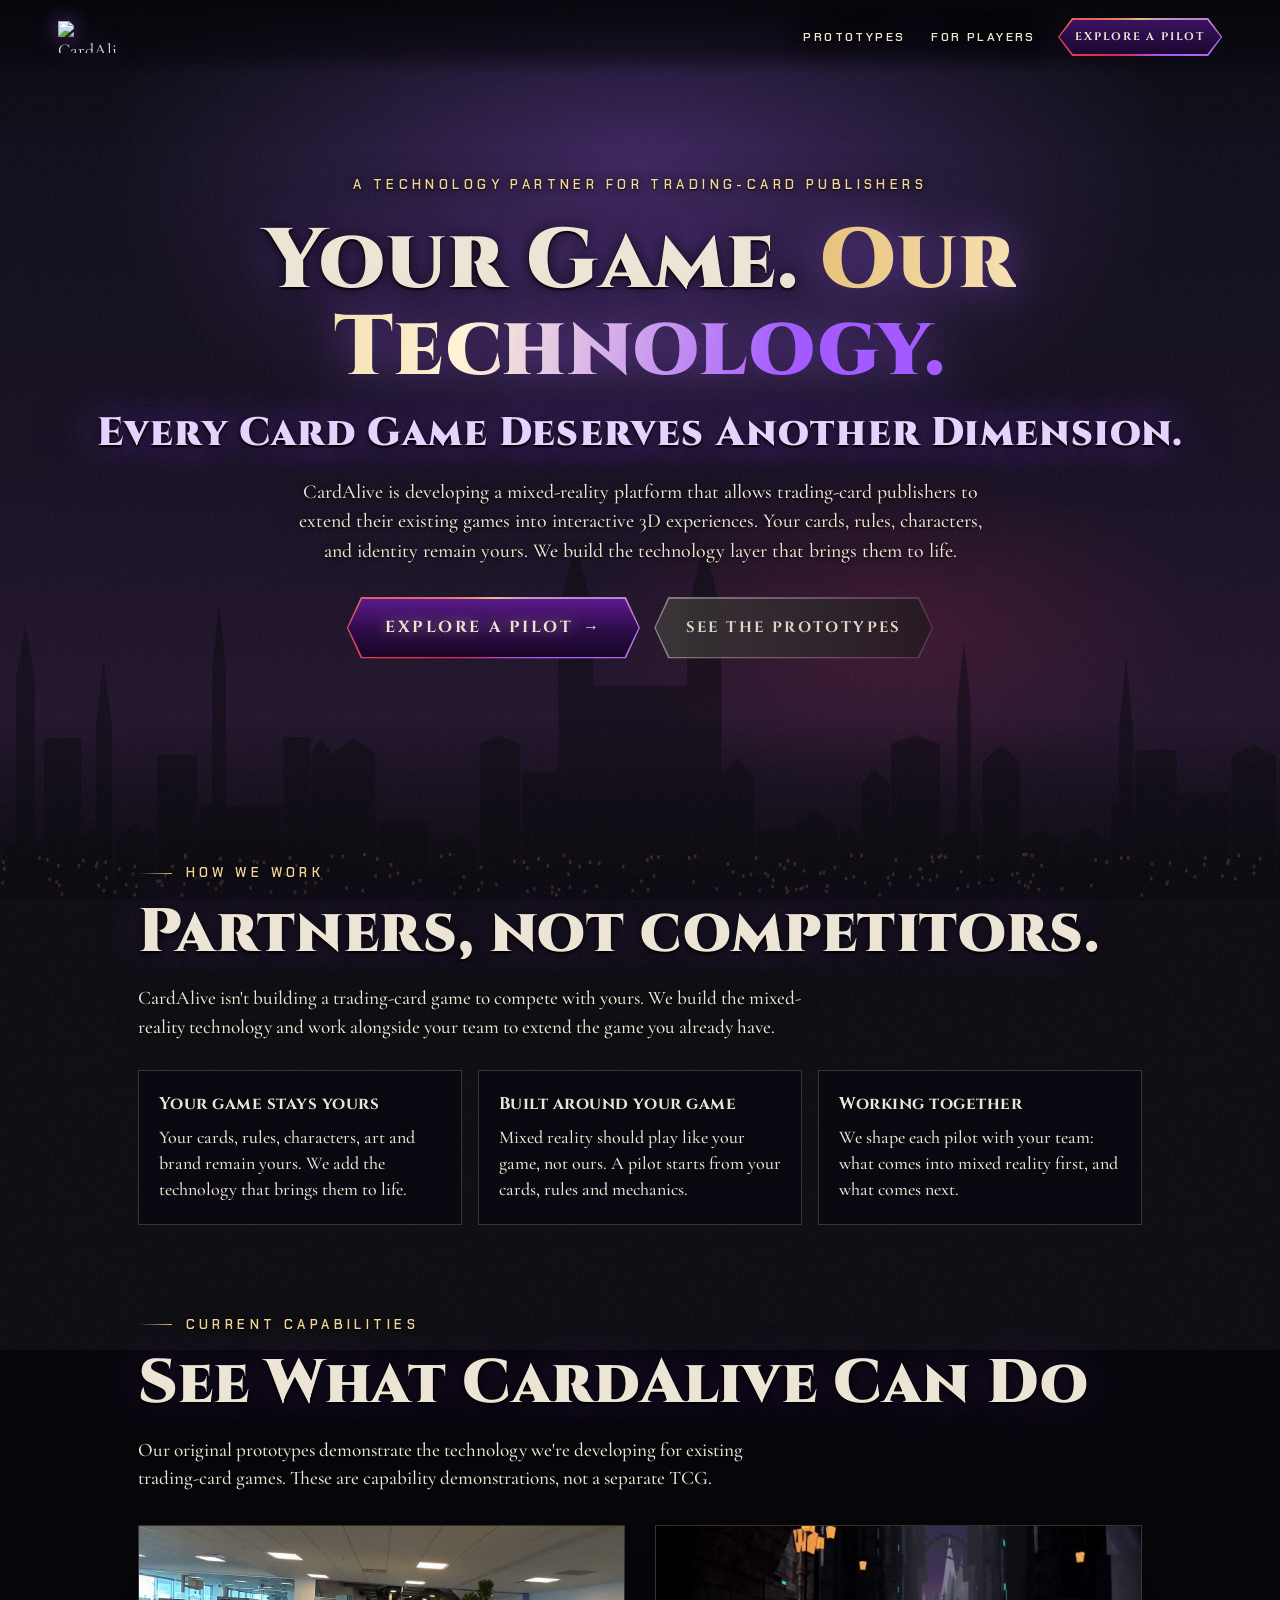
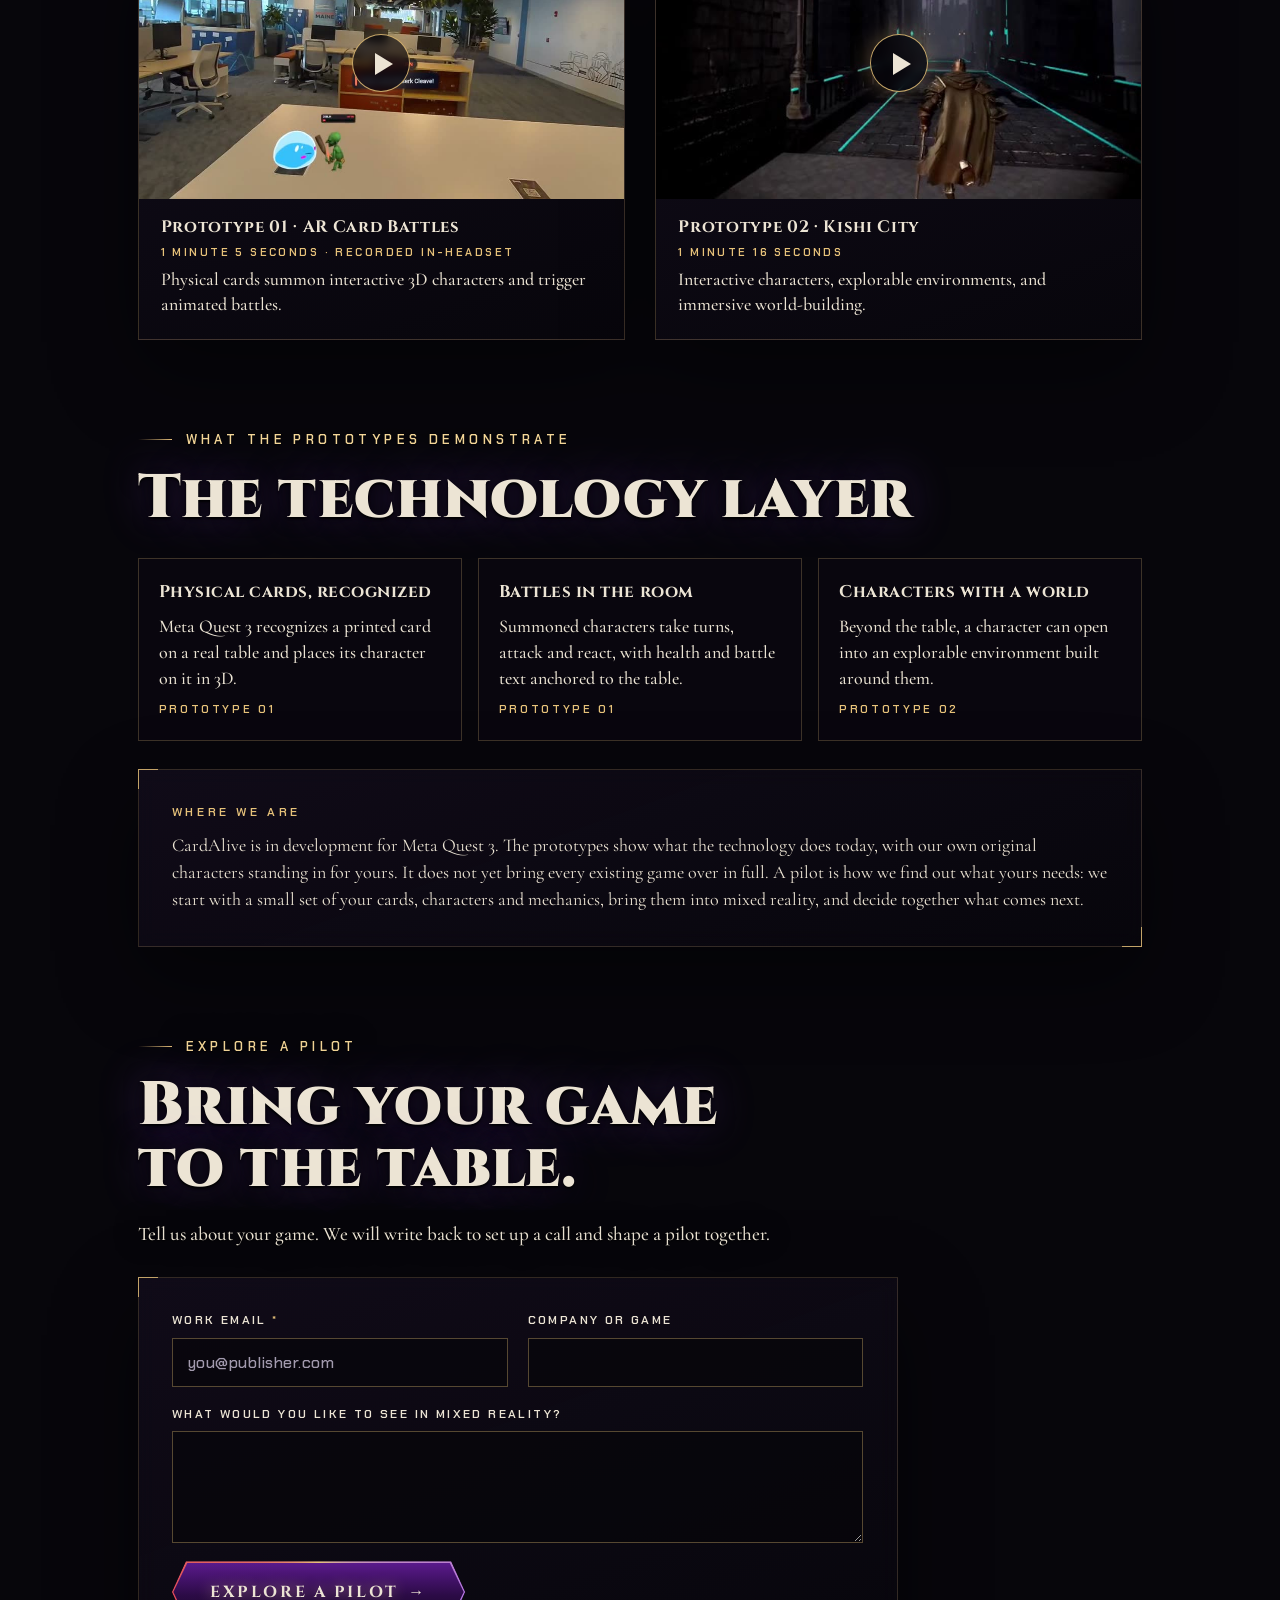
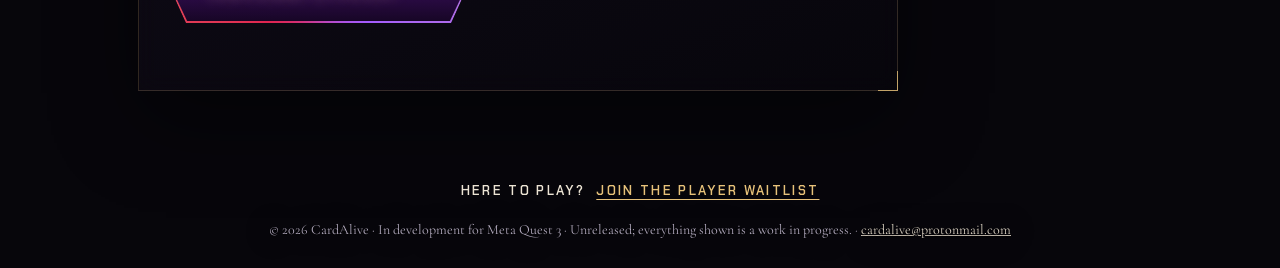
==== commit ffdbf485: "Readability pass and partnership positioning Brighter text tiers with a dark halo over the city, dar" ====
--- a/publishers/index.html
+++ b/publishers/index.html
@@ -4,7 +4,7 @@
   <meta charset="UTF-8" />
   <meta name="viewport" content="width=device-width, initial-scale=1.0" />
   <title>For Publishers — CardAlive</title>
-  <meta name="description" content="CardAlive is developing a mixed-reality platform that lets trading-card publishers extend their existing games into interactive 3D experiences. Your cards, rules, characters and identity remain yours. Explore a pilot." />
+  <meta name="description" content="CardAlive partners with trading-card publishers to extend their existing games into interactive 3D mixed-reality experiences. We don't compete with your game: your cards, rules, characters and identity remain yours. Explore a pilot." />
   <link rel="canonical" href="https://cardalive.xyz/publishers/" />
 
   <meta property="og:type" content="website" />
@@ -42,13 +42,34 @@
 
   <main>
     <section class="p-hero" aria-labelledby="p-title">
-      <p class="eyebrow">For trading-card publishers</p>
+      <p class="eyebrow">A technology partner for trading-card publishers</p>
       <h1 class="p-title" id="p-title">Your Game. <em>Our Technology.</em></h1>
+      <p class="hero__sub">Every Card Game Deserves Another Dimension.</p>
       <p class="p-lede">CardAlive is developing a mixed-reality platform that allows trading-card publishers to extend their existing games into interactive 3D experiences. Your cards, rules, characters, and identity remain yours. We build the technology layer that brings them to life.</p>
       <div class="p-ctas">
         <a class="btn btn--blaze" href="#pilot"><span>Explore a Pilot</span><span class="btn__arrow" aria-hidden="true">&rarr;</span></a>
         <a class="btn btn--ghost" href="#prototypes">See the prototypes</a>
       </div>
+    </section>
+
+    <section class="p-section" id="partners" aria-labelledby="partners-title">
+      <p class="rune-label">How we work</p>
+      <h2 class="h2" id="partners-title">Partners, not competitors.</h2>
+      <p class="lede">CardAlive isn't building a trading-card game to compete with yours. We build the mixed-reality technology and work alongside your team to extend the game you already have.</p>
+      <ul class="p-caps">
+        <li class="p-cap">
+          <h3>Your game stays yours</h3>
+          <p>Your cards, rules, characters, art and brand remain yours. We add the technology that brings them to life.</p>
+        </li>
+        <li class="p-cap">
+          <h3>Built around your game</h3>
+          <p>Mixed reality should play like your game, not ours. A pilot starts from your cards, rules and mechanics.</p>
+        </li>
+        <li class="p-cap">
+          <h3>Working together</h3>
+          <p>We shape each pilot with your team: what comes into mixed reality first, and what comes next.</p>
+        </li>
+      </ul>
     </section>
 
     <section class="p-section" id="prototypes" aria-labelledby="proto-title">
@@ -101,23 +122,18 @@
           <p>Beyond the table, a character can open into an explorable environment built around them.</p>
           <span class="p-cap__src">Prototype 02</span>
         </li>
-        <li class="p-cap">
-          <h3>Your identity stays yours</h3>
-          <p>The prototypes use our own original characters. In a pilot, your cards, rules, characters and art stay yours.</p>
-          <span class="p-cap__src">Every pilot</span>
-        </li>
       </ul>
 
       <div class="panel p-where">
         <h3>Where we are</h3>
-        <p>CardAlive is in development for Meta Quest 3. The prototypes show what the technology does today, with our own characters. It does not yet bring every existing game over in full. A pilot is how we find out what yours needs: we start with a small set of your cards, characters and mechanics, bring them into mixed reality, and decide together what comes next.</p>
+        <p>CardAlive is in development for Meta Quest 3. The prototypes show what the technology does today, with our own original characters standing in for yours. It does not yet bring every existing game over in full. A pilot is how we find out what yours needs: we start with a small set of your cards, characters and mechanics, bring them into mixed reality, and decide together what comes next.</p>
       </div>
     </section>
 
     <section class="p-section p-pilot" id="pilot" aria-labelledby="pilot-title">
       <p class="rune-label">Explore a Pilot</p>
       <h2 class="h2" id="pilot-title">Bring your game to the table.</h2>
-      <p class="lede">Tell us about your game and we will write back to set up a call.</p>
+      <p class="lede">Tell us about your game. We will write back to set up a call and shape a pilot together.</p>
 
       <form class="panel pilot" action="https://formsubmit.co/cardalive@protonmail.com" method="post" novalidate
             data-raven data-subject="CardAlive pilot inquiry">
--- a/assets/css/style.css
+++ b/assets/css/style.css
@@ -11,8 +11,8 @@
   color-scheme: dark;
   --void:        #07060b;
   --bone:        #ece4d4;
-  --bone-dim:    #bdb3a2;
-  --ash:         #8a8295;
+  --bone-dim:    #ddd4c5;
+  --ash:         #b0a8bc;
   --violet:      #a35bff;
   --violet-deep: #3b1260;
   --crimson:     #e0244f;
@@ -25,6 +25,9 @@
   --display: 'Cinzel', 'Times New Roman', serif;
   --lore:    'Cormorant Garamond', Georgia, serif;
   --sys:     'Chakra Petch', 'Segoe UI', system-ui, sans-serif;
+
+  /* dark halo that keeps light text readable over the bright city */
+  --ink: 0 1px 2px rgba(0, 0, 0, 0.95), 0 0 12px rgba(0, 0, 0, 0.9), 0 0 30px rgba(0, 0, 0, 0.65);
 
   --gut: clamp(16px, 4.5vw, 72px);
   --rail: 96px;
@@ -221,8 +224,8 @@
    Type
    --------------------------------------------------------------- */
 .eyebrow, .rune-label {
-  font-family: var(--sys); font-weight: 600; font-size: 12px; letter-spacing: 0.38em; text-transform: uppercase;
-  color: var(--gold); text-shadow: 0 0 6px #000, 0 0 16px rgba(0, 0, 0, 0.9);
+  font-family: var(--sys); font-weight: 600; font-size: 13px; letter-spacing: 0.34em; text-transform: uppercase;
+  color: #f3d697; text-shadow: var(--ink);
 }
 .rune-label { display: inline-flex; align-items: center; gap: 14px; margin-bottom: 18px; }
 .rune-label::before { content: ''; width: 34px; height: 1px; background: linear-gradient(90deg, transparent, var(--gold)); }
@@ -232,11 +235,12 @@
 .h2 {
   font-family: var(--display); font-weight: 900; line-height: 1.02; letter-spacing: 0.01em;
   font-size: clamp(34px, 4.8vw, 72px); color: var(--bone);
-  text-shadow: 0 0 40px rgba(163, 91, 255, 0.35), 0 2px 0 rgba(0, 0, 0, 0.6);
+  text-shadow: 0 2px 2px rgba(0, 0, 0, 0.9), 0 0 18px rgba(0, 0, 0, 0.85), 0 0 44px rgba(163, 91, 255, 0.35);
   margin-bottom: 20px;
 }
 .h2--xl { font-size: clamp(44px, 7.4vw, 116px); }
-.lede { font-size: clamp(18px, 1.45vw, 22px); color: var(--bone-dim); max-width: 32em; text-shadow: 0 1px 10px rgba(0, 0, 0, 0.9); }
+.h2, .lede, .hero__sub, .hero__lede, .demos__pub, .finale__vision span { text-wrap: balance; }
+.lede { font-size: clamp(19px, 1.5vw, 23px); font-weight: 500; line-height: 1.5; color: var(--bone); max-width: 32em; text-shadow: var(--ink); }
 .lede b, .lede em { color: var(--bone); font-weight: 600; }
 .lede a { color: var(--gold); text-decoration-thickness: 1px; text-underline-offset: 0.2em; }
 q { quotes: '\201C' '\201D'; font-style: italic; color: var(--bone); }
@@ -301,22 +305,23 @@
    I. Hero
    --------------------------------------------------------------- */
 .scene--hero { justify-content: center; text-align: center; padding-left: var(--gut); padding-right: var(--gut); }
-.scene--hero::before { content: ''; position: absolute; inset: 0; z-index: -1; pointer-events: none; background: radial-gradient(50% 42% at 50% 62%, rgba(7, 6, 11, 0.7), transparent 75%); }
+.scene--hero::before { content: ''; position: absolute; inset: 0; z-index: -1; pointer-events: none; background: radial-gradient(60% 58% at 50% 58%, rgba(7, 6, 11, 0.82), rgba(7, 6, 11, 0.45) 60%, transparent 88%); }
 .hero { display: flex; flex-direction: column; align-items: center; gap: clamp(14px, 2.4vh, 26px); max-width: 980px; }
 .hero__logo { line-height: 0; }
 .hero__logo img {
-  width: clamp(220px, min(42vw, 44vh), 560px); height: auto;
+  width: clamp(200px, min(36vw, 36vh), 480px); height: auto;
   filter: drop-shadow(0 0 2px #000) drop-shadow(0 0 28px rgba(163, 91, 255, 0.75)) drop-shadow(0 0 70px rgba(224, 36, 79, 0.35));
   animation: breathe 5s ease-in-out infinite;
 }
 @keyframes breathe { 50% { filter: drop-shadow(0 0 2px #000) drop-shadow(0 0 38px rgba(163, 91, 255, 0.95)) drop-shadow(0 0 90px rgba(224, 36, 79, 0.5)); } }
 .scene--hero .hero__logo.fx { transform: scale(1.08); filter: blur(16px) brightness(2.5); }
 .scene--hero.is-active .hero__logo.fx { transform: none; filter: none; transition-duration: 1.6s; }
-.hero__title { font-family: var(--display); font-weight: 700; font-size: clamp(21px, 2.3vw, 34px); line-height: 1.2; letter-spacing: 0.04em; text-shadow: 0 0 30px rgba(0, 0, 0, 0.9); }
-.hero__title em { font-style: normal; background: linear-gradient(100deg, var(--gold), #fff3d6 40%, var(--violet) 75%, var(--crimson)); -webkit-background-clip: text; background-clip: text; color: transparent; }
+.hero__title { font-family: var(--display); font-weight: 700; font-size: clamp(21px, 2.3vw, 34px); line-height: 1.2; letter-spacing: 0.04em; text-shadow: var(--ink); }
+.hero__title em { font-style: normal; text-shadow: none; filter: drop-shadow(0 1px 2px #000) drop-shadow(0 0 12px rgba(0, 0, 0, 0.8)); background: linear-gradient(100deg, var(--gold), #fff3d6 40%, var(--violet) 75%, var(--crimson)); -webkit-background-clip: text; background-clip: text; color: transparent; }
 .hero__title em .w > span { background: inherit; -webkit-background-clip: text; background-clip: text; }
-.hero__sub { font-family: var(--display); font-weight: 700; font-size: clamp(16px, 1.55vw, 22px); letter-spacing: 0.05em; color: #cfb2ff; text-shadow: 0 0 18px rgba(163, 91, 255, 0.55), 0 0 6px #000; }
-.hero__lede { max-width: 34em; font-size: clamp(17px, 1.35vw, 21px); line-height: 1.45; color: var(--bone-dim); text-shadow: 0 1px 10px rgba(0, 0, 0, 0.95); }
+/* The signature line: the biggest words after the logo */
+.hero__sub { font-family: var(--display); font-weight: 900; font-size: clamp(24px, 3.1vw, 48px); line-height: 1.12; letter-spacing: 0.03em; color: #e6d2ff; text-shadow: 0 2px 2px #000, 0 0 16px rgba(0, 0, 0, 0.9), 0 0 34px rgba(163, 91, 255, 0.75), 0 0 80px rgba(163, 91, 255, 0.4); }
+.hero__lede { max-width: 34em; font-size: clamp(18px, 1.45vw, 22px); font-weight: 500; line-height: 1.45; color: var(--bone); text-shadow: var(--ink); }
 .hero__ctas { display: flex; flex-wrap: wrap; justify-content: center; gap: 14px; margin-top: 4px; }
 .hero__players { margin-top: -4px; }
 
@@ -371,7 +376,7 @@
    II. Prototypes — two capability demos, each opens in a dialog
    --------------------------------------------------------------- */
 .scene--demos { justify-content: center; text-align: center; }
-.scene--demos::before { content: ''; position: absolute; inset: 0; z-index: -1; pointer-events: none; background: radial-gradient(60% 55% at 50% 52%, rgba(7, 6, 11, 0.78), rgba(7, 6, 11, 0.25) 85%); }
+.scene--demos::before { content: ''; position: absolute; inset: 0; z-index: -1; pointer-events: none; background: radial-gradient(60% 55% at 50% 52%, rgba(7, 6, 11, 0.86), rgba(7, 6, 11, 0.4) 85%); }
 .demos { display: flex; flex-direction: column; align-items: center; width: min(1080px, 100%); margin-inline: auto; }
 .demos .lede { max-width: 42em; }
 .demos__grid { display: grid; grid-template-columns: repeat(2, minmax(0, 1fr)); gap: clamp(16px, 2vw, 28px); width: 100%; margin-top: clamp(20px, 3.4vh, 36px); text-align: left; }
@@ -398,8 +403,8 @@
 .demo__body { display: flex; flex-direction: column; gap: 6px; padding: 16px 20px 20px; }
 .demo__title { font-family: var(--display); font-weight: 700; font-size: clamp(16px, 1.3vw, 19px); letter-spacing: 0.04em; line-height: 1.25; }
 .demo__len { font-family: var(--sys); font-size: 11px; font-weight: 600; letter-spacing: 0.22em; text-transform: uppercase; color: var(--gold); }
-.demo__text { font-size: 17px; line-height: 1.4; color: var(--bone-dim); }
-.demos__pub, .hero__players { font-family: var(--sys); font-size: 12px; letter-spacing: 0.2em; text-transform: uppercase; color: var(--bone-dim); text-shadow: 0 0 8px #000; }
+.demo__text { font-size: 18px; font-weight: 500; line-height: 1.4; color: var(--bone); }
+.demos__pub, .hero__players { font-family: var(--sys); font-weight: 600; font-size: 13px; letter-spacing: 0.18em; text-transform: uppercase; color: var(--bone); text-shadow: var(--ink); }
 .demos__pub { margin-top: clamp(18px, 3vh, 28px); }
 .demos__pub a, .hero__players a { color: var(--gold); text-decoration-thickness: 1px; text-underline-offset: 0.3em; margin-left: 6px; white-space: nowrap; }
 .demos__pub a:hover, .hero__players a:hover { color: #fff3d6; }
@@ -407,7 +412,7 @@
    VI. Finale
    --------------------------------------------------------------- */
 .scene--finale { justify-content: center; text-align: center; padding-left: var(--gut); }
-.scene--finale::before { content: ''; position: absolute; inset: 0; z-index: -1; pointer-events: none; background: radial-gradient(50% 50% at 50% 50%, rgba(7, 6, 11, 0.7), transparent 80%); }
+.scene--finale::before { content: ''; position: absolute; inset: 0; z-index: -1; pointer-events: none; background: radial-gradient(56% 56% at 50% 50%, rgba(7, 6, 11, 0.84), rgba(7, 6, 11, 0.4) 65%, transparent 88%); }
 .finale { display: flex; flex-direction: column; align-items: center; max-width: 1000px; }
 .finale .h2 { margin-bottom: 8px; }
 .lantern {
@@ -434,16 +439,16 @@
 .lantern.is-sent .lantern__flame { transform: translateX(-50%) scale(1.3); filter: drop-shadow(0 0 18px rgba(255, 170, 80, 0.9)); }
 @keyframes flicker { 0% { transform: translateX(-50%) scale(1, 1) skewX(-2deg); } 50% { transform: translateX(-52%) scale(0.94, 1.06) skewX(3deg); } 100% { transform: translateX(-48%) scale(1.04, 0.96) skewX(-1deg); } }
 .lantern__label { font-family: var(--display); font-weight: 900; font-size: clamp(22px, 2.5vw, 30px); letter-spacing: 0.14em; text-transform: uppercase; color: var(--bone); text-shadow: 0 0 20px rgba(255, 138, 61, 0.6); }
-.lantern__sub { font-family: var(--sys); font-size: 11px; letter-spacing: 0.24em; text-transform: uppercase; color: var(--ash); }
-.finale__vision { font-family: var(--display); font-weight: 700; font-size: clamp(15px, 1.4vw, 19px); letter-spacing: 0.12em; text-transform: uppercase; color: var(--bone); text-shadow: 0 0 10px #000; }
-.finale__vision span { display: block; margin-top: 6px; font-family: var(--lore); font-weight: 400; font-style: italic; font-size: clamp(17px, 1.4vw, 20px); letter-spacing: 0; text-transform: none; color: var(--bone-dim); }
-.fine { position: absolute; left: var(--gut); right: var(--gut); bottom: 18px; text-align: center; font-size: 13px; color: #6f687a; }
+.lantern__sub { font-family: var(--sys); font-weight: 600; font-size: 12px; letter-spacing: 0.22em; text-transform: uppercase; color: var(--bone-dim); }
+.finale__vision { font-family: var(--display); font-weight: 700; font-size: clamp(15px, 1.4vw, 19px); letter-spacing: 0.12em; text-transform: uppercase; color: var(--bone); text-shadow: var(--ink); }
+.finale__vision span { display: block; margin-top: 6px; font-family: var(--lore); font-weight: 500; font-style: italic; font-size: clamp(18px, 1.5vw, 22px); letter-spacing: 0; text-transform: none; color: var(--bone); }
+.fine { position: absolute; left: var(--gut); right: var(--gut); bottom: 18px; text-align: center; font-size: 14px; color: #b3abbf; text-shadow: var(--ink); }
 
 /* ---------------------------------------------------------------
    VII. Contact
    --------------------------------------------------------------- */
 .contact { position: relative; width: min(640px, 100%); }
-.contact::before { content: ''; position: absolute; inset: -25% -30%; z-index: -1; pointer-events: none; background: radial-gradient(closest-side, rgba(7, 6, 11, 0.75), transparent); }
+.contact::before { content: ''; position: absolute; inset: -25% -30%; z-index: -1; pointer-events: none; background: radial-gradient(closest-side, rgba(7, 6, 11, 0.88), rgba(7, 6, 11, 0.5) 70%, transparent); }
 .contact .h2 { margin-bottom: 14px; }
 .mail { margin: 28px 0 0; max-width: 560px; }
 .mail .raven { margin-top: 0; padding-left: 10px; background: linear-gradient(90deg, rgba(36, 8, 18, 0.75), rgba(10, 6, 16, 0.65)); }
@@ -469,7 +474,7 @@
   flex: 1; min-width: 0; padding: 15px 16px; border: 0; outline: none; background: transparent;
   font-family: var(--sys); font-weight: 500; font-size: 16px; letter-spacing: 0.04em; color: var(--bone);
 }
-.raven__input::placeholder { color: #7d7588; }
+.raven__input::placeholder { color: #a29aae; }
 .raven__send {
   flex: none; padding: 0 20px; white-space: nowrap;
   font-family: var(--display); font-weight: 900; font-size: 13px; letter-spacing: 0.16em; text-transform: uppercase;
@@ -480,7 +485,7 @@
 .raven__send:focus-visible { outline: 2px solid #fff; outline-offset: -4px; }
 .is-busy .raven__send { cursor: progress; filter: saturate(0.4) brightness(0.8); }
 .is-sent .raven { display: none; }
-.raven__status { min-height: 1.5em; margin-top: 10px; font-family: var(--sys); font-size: 12px; letter-spacing: 0.1em; color: var(--bone-dim); text-shadow: 0 0 8px #000; }
+.raven__status { min-height: 1.5em; margin-top: 10px; font-family: var(--sys); font-size: 13px; letter-spacing: 0.08em; color: var(--bone); text-shadow: var(--ink); }
 .is-sent .raven__status { margin-top: 4px; font-size: 14px; letter-spacing: 0.04em; color: var(--gold); }
 .is-sent .lantern__sub { display: none; }
 .raven__status.is-err { color: #ff8da3; }
@@ -489,10 +494,10 @@
 .sr-only { position: absolute; width: 1px; height: 1px; margin: -1px; overflow: hidden; clip: rect(0 0 0 0); white-space: nowrap; }
 .finale__vision a { color: var(--gold); text-decoration-thickness: 1px; text-underline-offset: 0.2em; margin-left: 4px; white-space: nowrap; }
 .nav__link {
-  font-family: var(--sys); font-size: 11px; letter-spacing: 0.24em; text-transform: uppercase; text-decoration: none; color: var(--bone-dim);
-  padding: 8px 4px; margin-right: 6px; transition: color 0.2s; text-shadow: 0 0 8px #000;
-}
-.nav__link:hover { color: var(--bone); }
+  font-family: var(--sys); font-weight: 600; font-size: 12px; letter-spacing: 0.2em; text-transform: uppercase; text-decoration: none; color: var(--bone);
+  padding: 8px 4px; margin-right: 6px; transition: color 0.2s; text-shadow: var(--ink);
+}
+.nav__link:hover { color: #fff3d6; }
 body[data-scene="prototypes"] .nav__link[data-goto="1"], body[data-scene="contact"] .nav__link[data-goto="3"] { color: var(--gold); }
 .nav__link--trailer { display: inline-flex; align-items: center; gap: 8px; color: var(--gold); }
 .nav__link--trailer:hover { color: #fff3d6; }
--- a/assets/css/publishers.css
+++ b/assets/css/publishers.css
@@ -31,10 +31,12 @@
 .p-title {
   font-family: var(--display); font-weight: 900; line-height: 1.04; letter-spacing: 0.01em;
   font-size: clamp(40px, 6.6vw, 104px); color: var(--bone);
-  text-shadow: 0 0 40px rgba(163, 91, 255, 0.35), 0 2px 0 rgba(0, 0, 0, 0.6);
+  text-shadow: 0 2px 2px rgba(0, 0, 0, 0.9), 0 0 18px rgba(0, 0, 0, 0.85), 0 0 44px rgba(163, 91, 255, 0.35);
 }
 .p-title em { font-style: normal; background: linear-gradient(100deg, var(--gold), #fff3d6 40%, var(--violet) 80%); -webkit-background-clip: text; background-clip: text; color: transparent; text-shadow: none; filter: drop-shadow(0 0 22px rgba(163, 91, 255, 0.45)); }
-.p-lede { max-width: 40em; font-size: clamp(18px, 1.5vw, 23px); line-height: 1.5; color: var(--bone-dim); text-shadow: 0 1px 10px rgba(0, 0, 0, 0.9); }
+.p-lede { max-width: 40em; font-size: clamp(19px, 1.55vw, 24px); font-weight: 500; line-height: 1.5; color: var(--bone); text-shadow: var(--ink); }
+.p-hero .hero__sub { margin-top: -4px; }
+.p-title, .p-lede, .p-where p { text-wrap: balance; }
 .p-ctas { display: flex; flex-wrap: wrap; justify-content: center; gap: 14px; margin-top: 8px; }
 
 /* Sections */
@@ -53,11 +55,11 @@
 button.vframe:hover .demo__play, button.vframe:focus-visible .demo__play { transform: scale(1.1); box-shadow: 0 0 36px rgba(231, 194, 122, 0.7); }
 .p-demo__body { display: flex; flex-direction: column; gap: 6px; padding: 18px 22px 22px; }
 
-.p-caps { list-style: none; display: grid; grid-template-columns: repeat(4, minmax(0, 1fr)); gap: 16px; margin-top: 28px; }
-.p-cap { padding: 22px 20px; border: 1px solid rgba(231, 194, 122, 0.18); background: rgba(10, 7, 16, 0.7); display: flex; flex-direction: column; gap: 10px; }
+.p-caps { list-style: none; display: grid; grid-template-columns: repeat(3, minmax(0, 1fr)); gap: 16px; margin-top: 28px; }
+.p-cap { padding: 22px 20px; border: 1px solid rgba(231, 194, 122, 0.24); background: rgba(10, 7, 16, 0.86); display: flex; flex-direction: column; gap: 10px; }
 .p-cap h3 { font-family: var(--display); font-weight: 700; font-size: 17px; letter-spacing: 0.03em; line-height: 1.25; color: var(--bone); }
-.p-cap p { font-size: 17px; line-height: 1.45; color: var(--bone-dim); flex: 1; }
-.p-cap__src { font-family: var(--sys); font-size: 10px; font-weight: 600; letter-spacing: 0.24em; text-transform: uppercase; color: var(--gold); }
+.p-cap p { font-size: 18px; font-weight: 500; line-height: 1.45; color: var(--bone); flex: 1; }
+.p-cap__src { font-family: var(--sys); font-size: 11px; font-weight: 600; letter-spacing: 0.24em; text-transform: uppercase; color: var(--gold); }
 
 .p-where { margin-top: 28px; }
 .p-where h3 { font-family: var(--sys); font-size: 12px; font-weight: 600; letter-spacing: 0.3em; text-transform: uppercase; color: var(--gold); margin-bottom: 10px; }
@@ -68,14 +70,14 @@
 .pilot__fields { display: grid; grid-template-columns: 1fr 1fr; gap: 18px 20px; }
 .pilot__field { display: flex; flex-direction: column; gap: 8px; }
 .pilot__field--wide { grid-column: 1 / -1; }
-.pilot__field > span { font-family: var(--sys); font-size: 11px; font-weight: 600; letter-spacing: 0.22em; text-transform: uppercase; color: var(--bone-dim); }
+.pilot__field > span { font-family: var(--sys); font-size: 12px; font-weight: 600; letter-spacing: 0.2em; text-transform: uppercase; color: var(--bone); }
 .pilot__field b { color: var(--gold); font-weight: 600; }
 .pilot__input {
   width: 100%; padding: 13px 14px; border: 1px solid rgba(231, 194, 122, 0.35); background: rgba(7, 6, 11, 0.72); outline: none;
   font-family: var(--sys); font-weight: 500; font-size: 16px; letter-spacing: 0.03em; color: var(--bone);
   transition: border-color 0.25s, box-shadow 0.25s; resize: vertical;
 }
-.pilot__input::placeholder { color: #7d7588; }
+.pilot__input::placeholder { color: #a29aae; }
 .pilot__input:focus { border-color: var(--gold); box-shadow: 0 0 24px rgba(231, 194, 122, 0.2); }
 .pilot__send { justify-self: start; }
 .pilot__done { display: none; font-family: var(--display); font-weight: 900; font-size: clamp(24px, 2.6vw, 34px); color: var(--bone); }
@@ -85,14 +87,14 @@
 
 /* Footer */
 .p-foot { padding: clamp(60px, 10vh, 120px) var(--gut) 28px; text-align: center; }
-.p-foot__players { font-family: var(--sys); font-size: 12px; letter-spacing: 0.2em; text-transform: uppercase; color: var(--bone-dim); margin-bottom: 18px; }
+.p-foot__players { font-family: var(--sys); font-weight: 600; font-size: 13px; letter-spacing: 0.18em; text-transform: uppercase; color: var(--bone); margin-bottom: 18px; }
 .p-foot__players a { color: var(--gold); text-underline-offset: 0.3em; margin-left: 6px; }
 .p-foot .fine { position: static; }
 .p-foot .fine a { color: var(--bone-dim); }
 
 @media (max-width: 1000px) {
   .nav__link--wide { display: none; }
-  .p-caps { grid-template-columns: repeat(2, minmax(0, 1fr)); }
+  .p-caps { grid-template-columns: 1fr; }
 }
 @media (max-width: 760px) {
   .p-demos { grid-template-columns: 1fr; }
@@ -100,7 +102,6 @@
 @media (max-width: 640px) {
   .p-hero { padding-top: 100px; min-height: auto; }
   .p-ctas .btn { font-size: 13px; padding: 1.05em 1.6em; }
-  .p-caps { grid-template-columns: 1fr; }
   .pilot__fields { grid-template-columns: 1fr; }
   .pilot__send { justify-self: stretch; }
 }
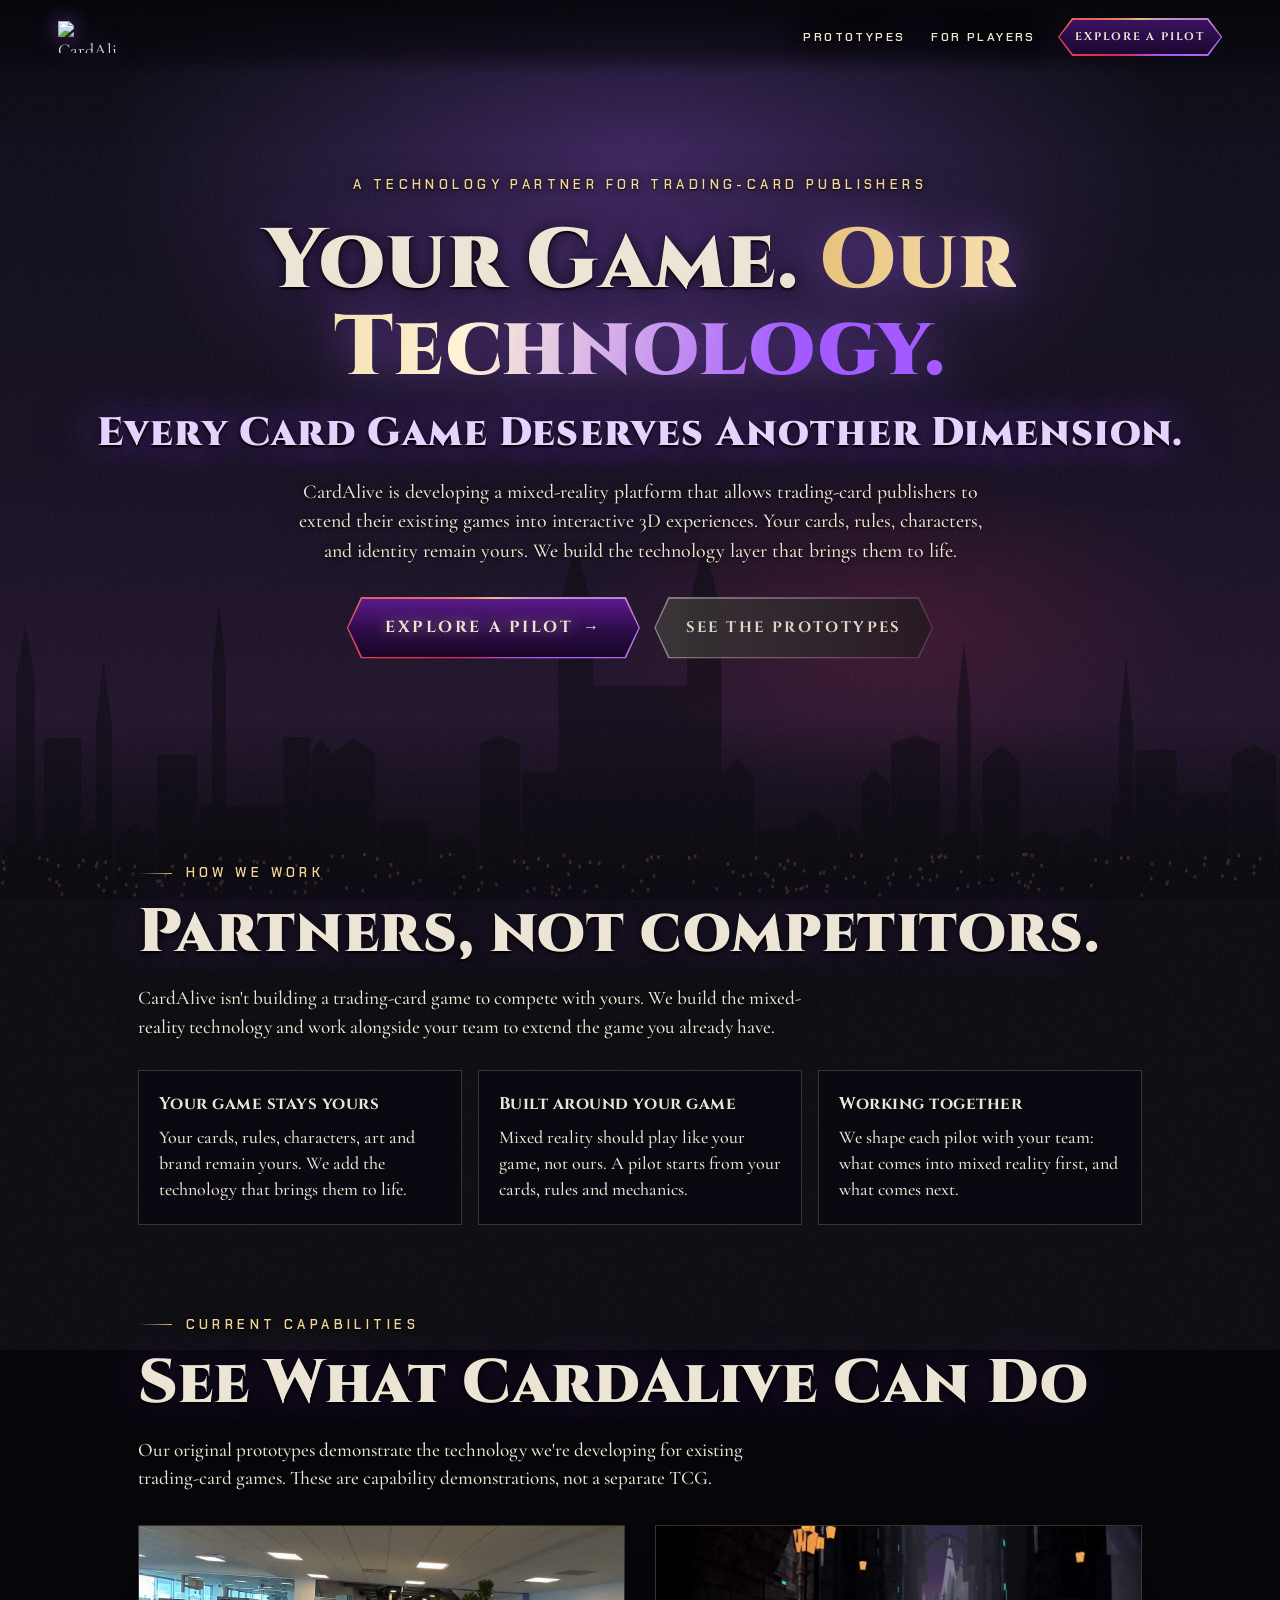
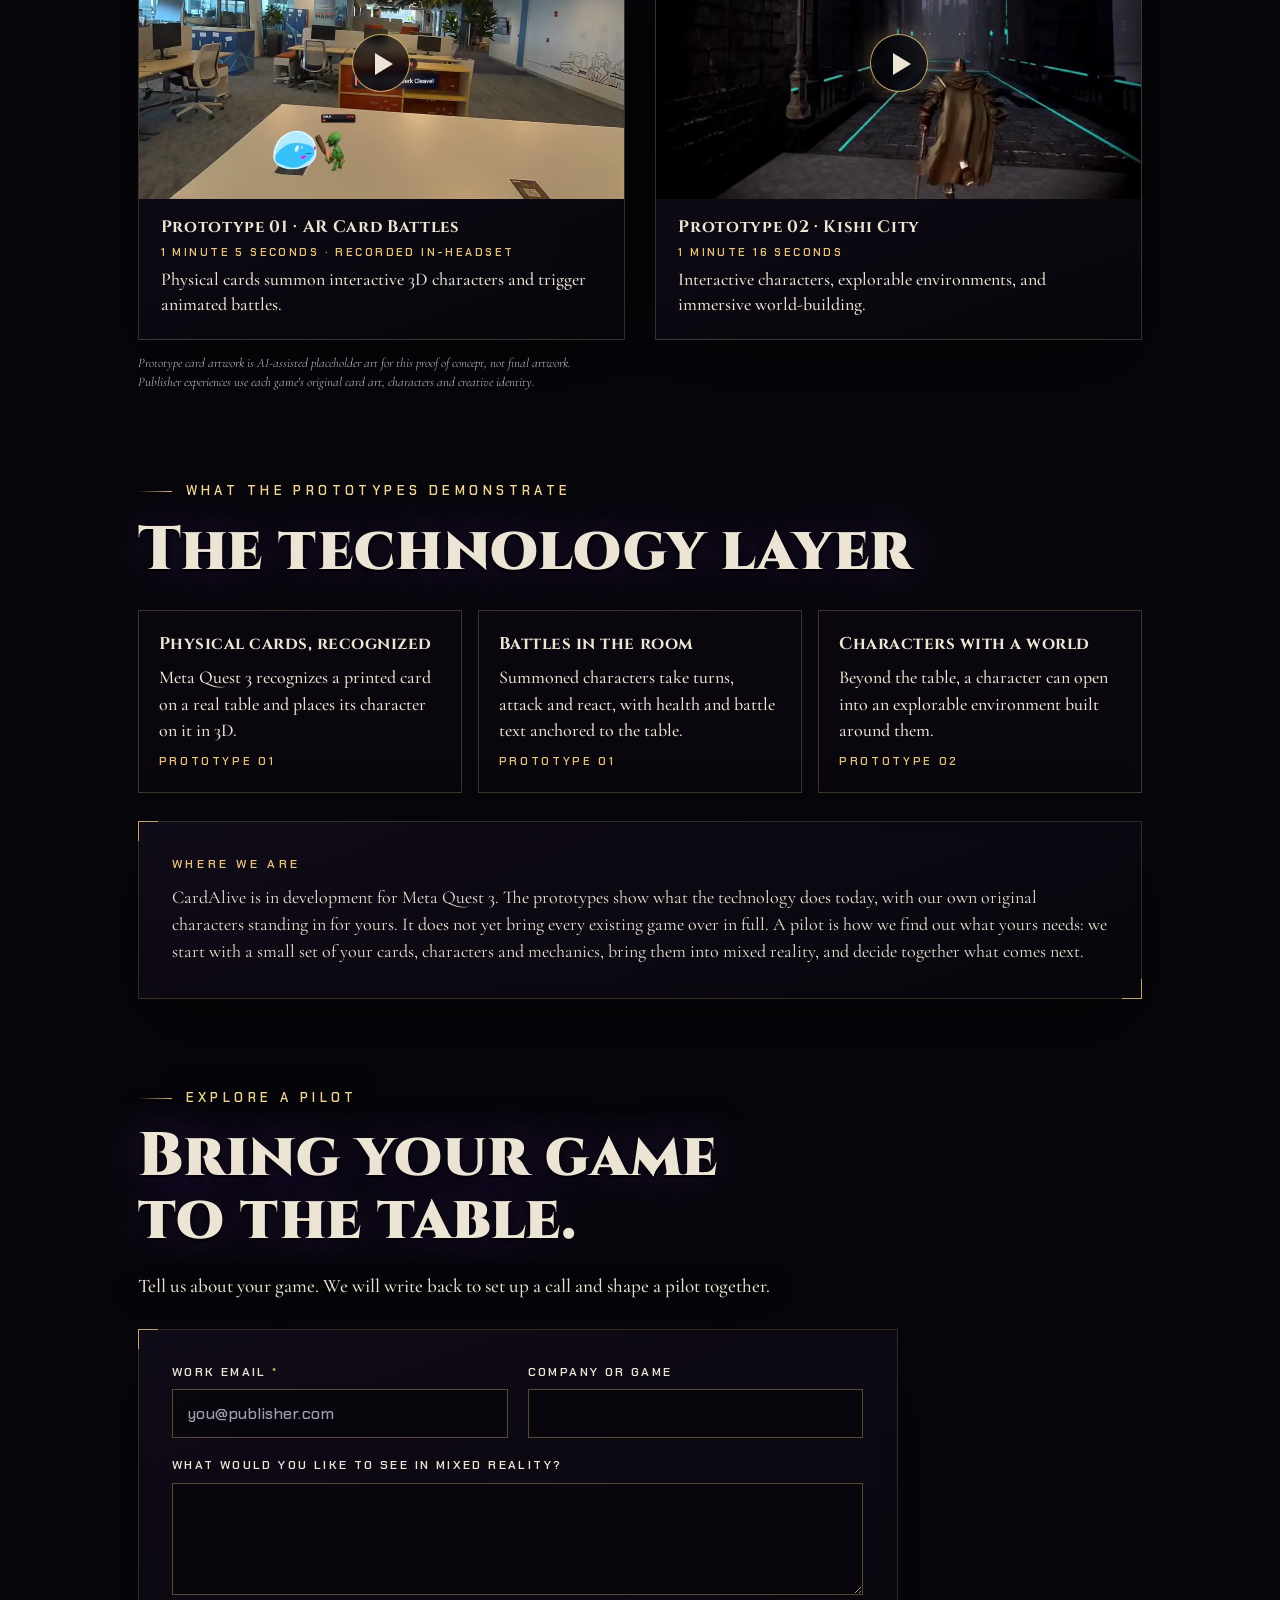
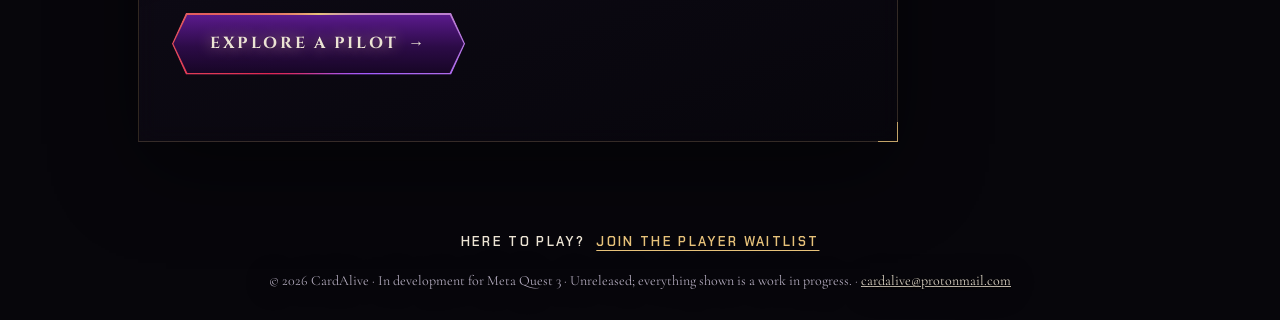
==== commit e0bed56f: "Add prototype card artwork disclaimer Small note under the prototype cards on the home and publisher" ====
--- a/publishers/index.html
+++ b/publishers/index.html
@@ -101,6 +101,7 @@
           </div>
         </article>
       </div>
+      <p class="art-note">Prototype card artwork is AI-assisted placeholder art for this proof of concept, not final artwork. Publisher experiences use each game's original card art, characters and creative identity.</p>
     </section>
 
     <section class="p-section" aria-labelledby="caps-title">
--- a/assets/css/style.css
+++ b/assets/css/style.css
@@ -408,6 +408,7 @@
 .demos__pub { margin-top: clamp(18px, 3vh, 28px); }
 .demos__pub a, .hero__players a { color: var(--gold); text-decoration-thickness: 1px; text-underline-offset: 0.3em; margin-left: 6px; white-space: nowrap; }
 .demos__pub a:hover, .hero__players a:hover { color: #fff3d6; }
+.art-note { max-width: 46em; margin-top: 14px; font-size: 13px; font-style: italic; line-height: 1.45; color: #b3abbf; text-shadow: var(--ink); text-wrap: balance; }
 /* ---------------------------------------------------------------
    VI. Finale
    --------------------------------------------------------------- */
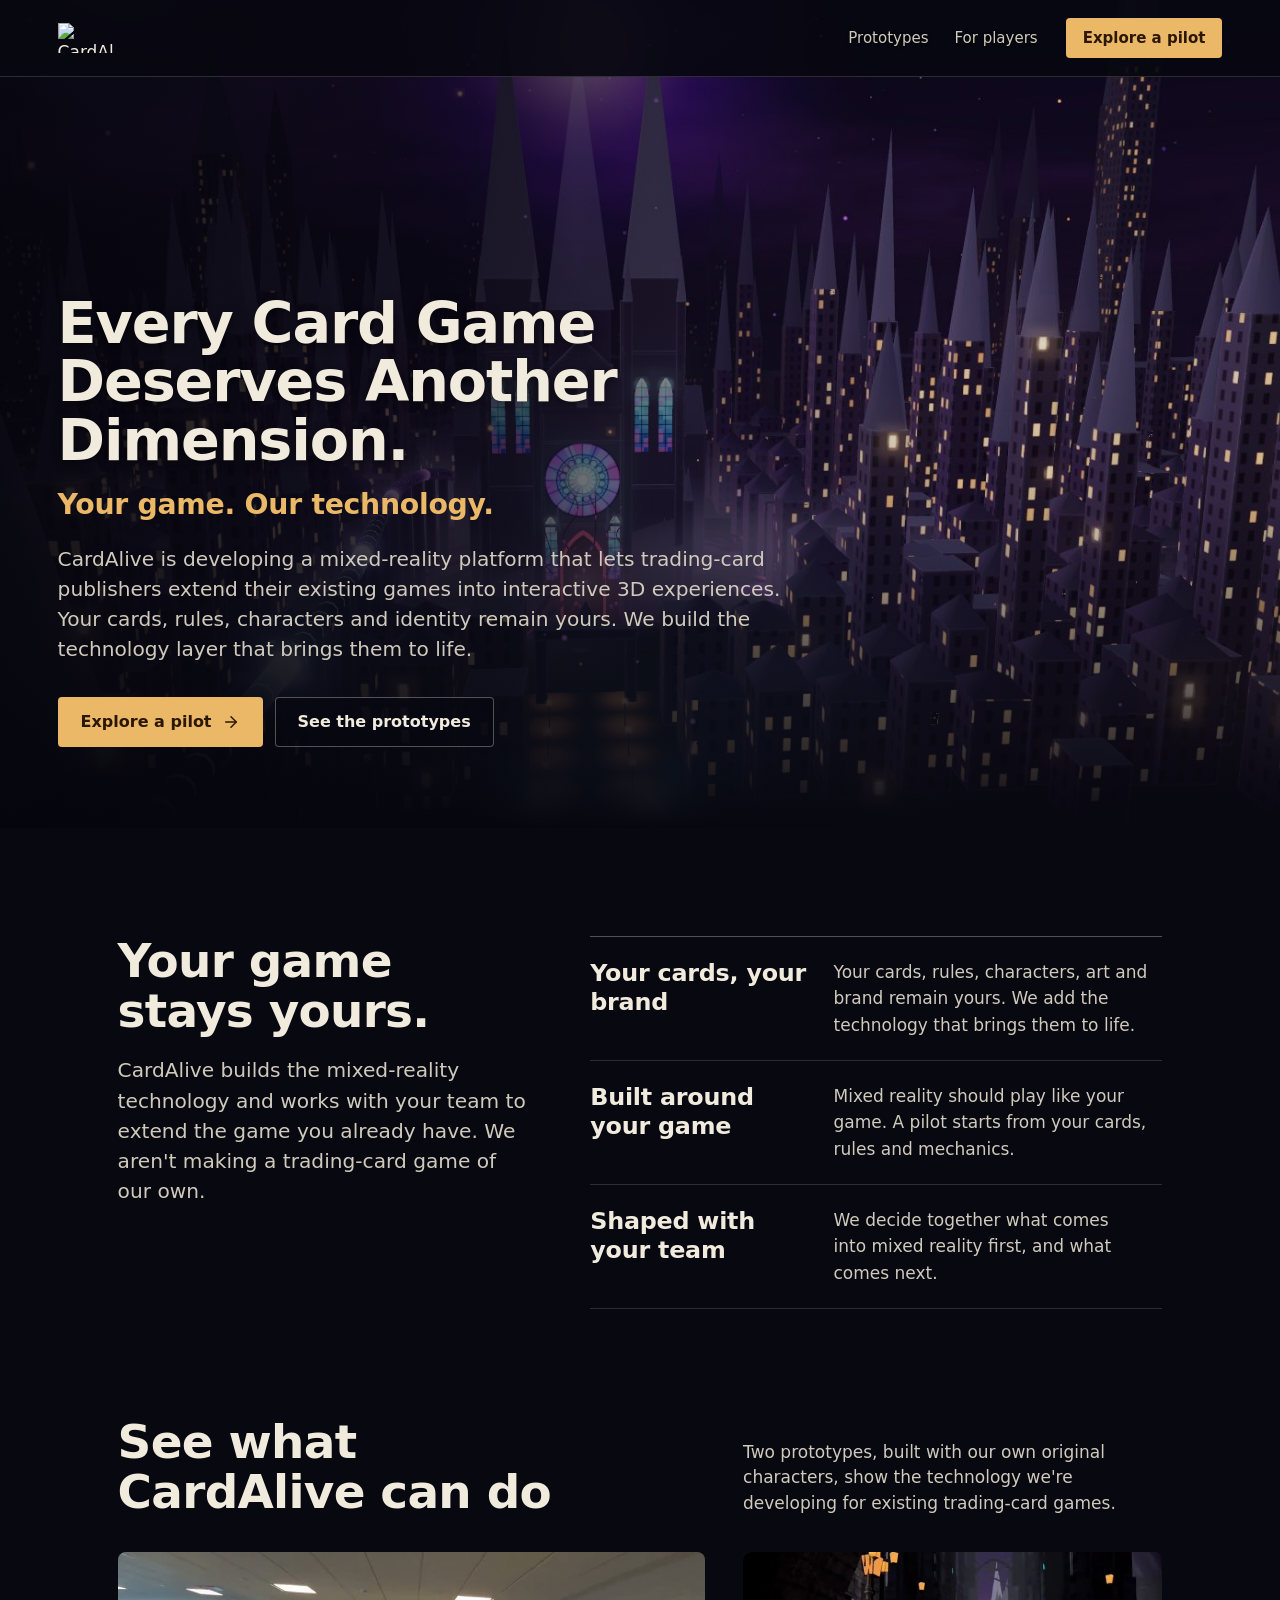
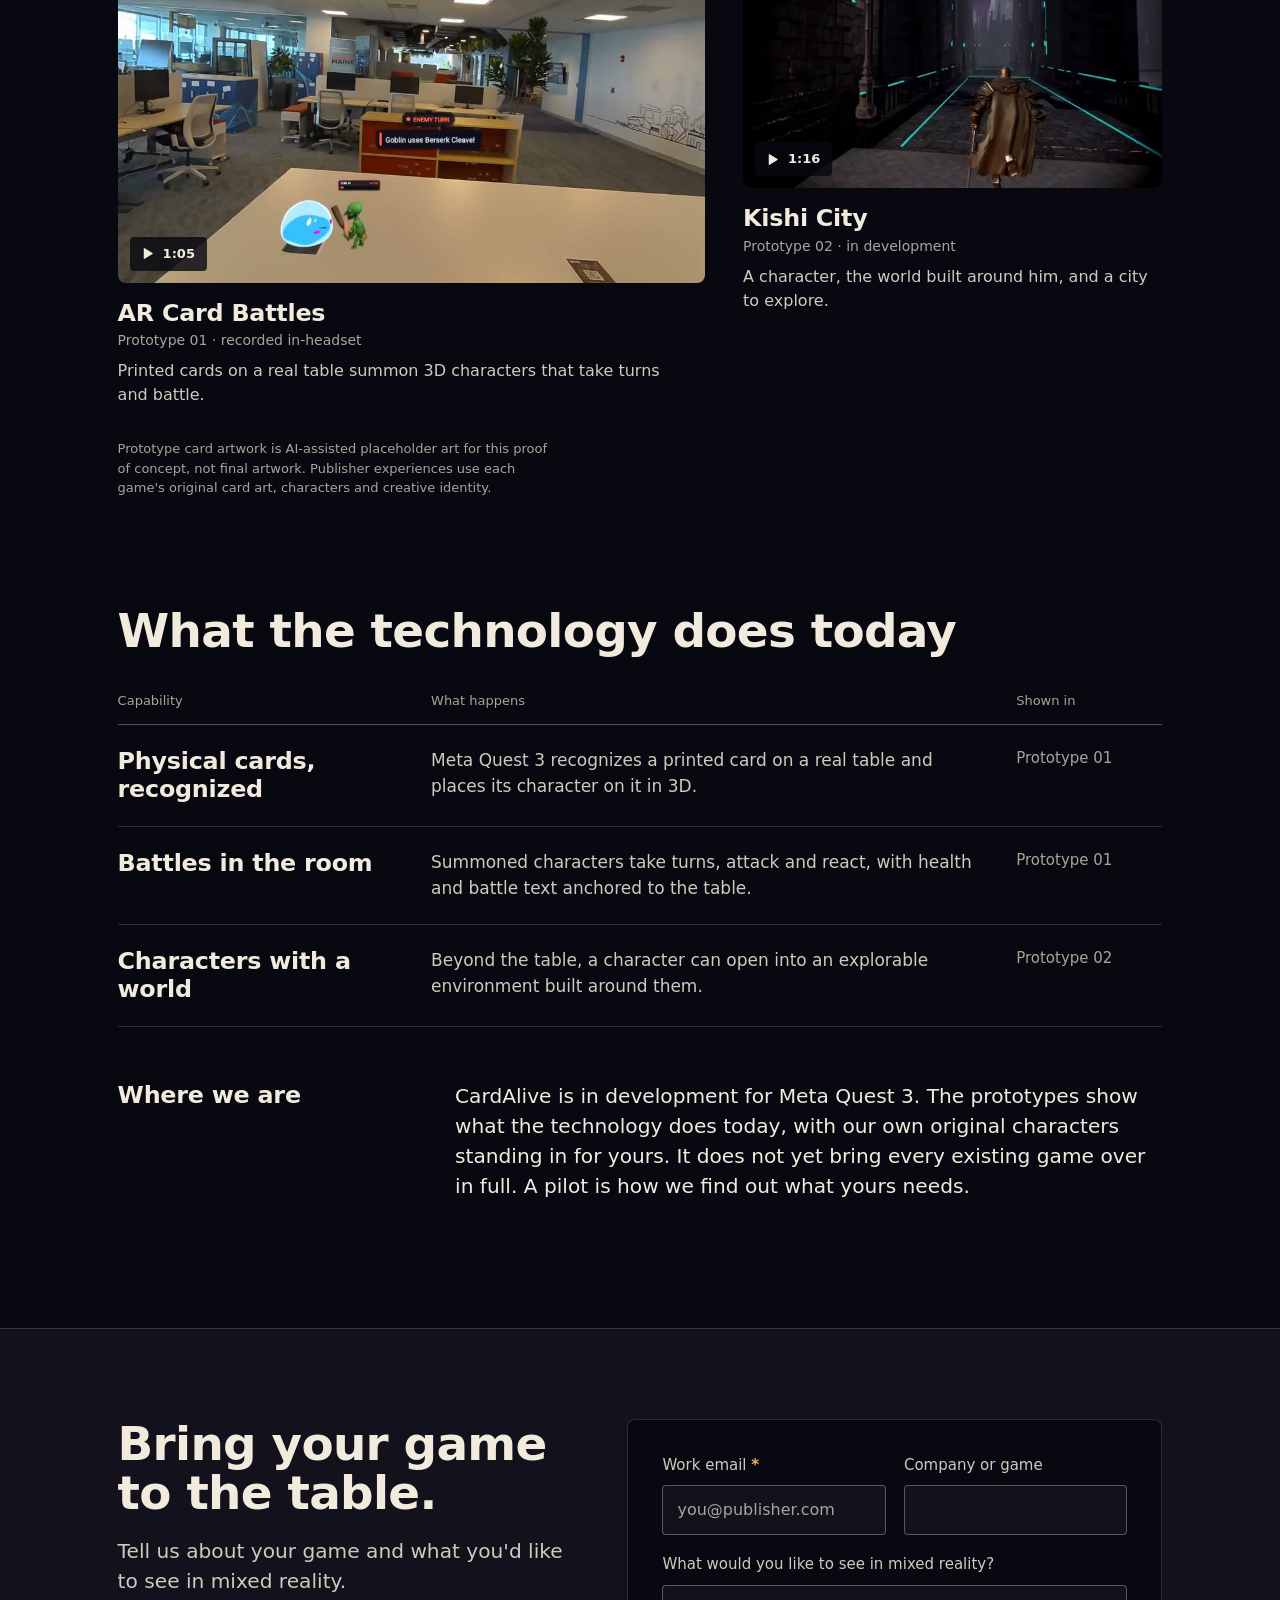
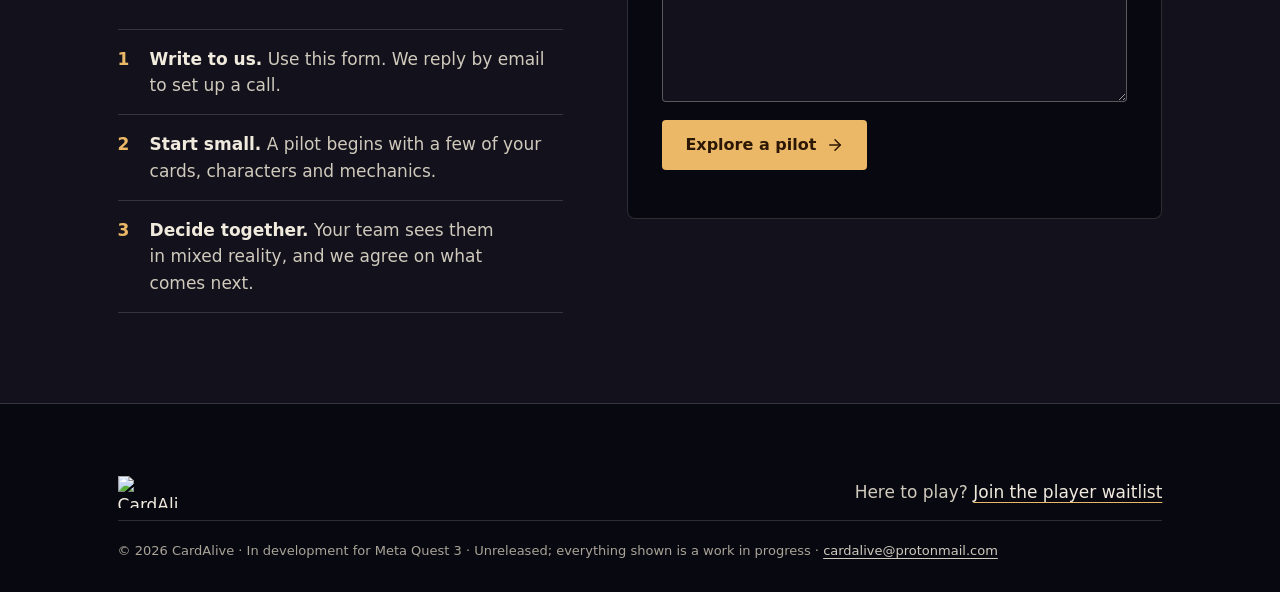
==== commit ac71091b: "Redesign the site: one typeface, simpler components Rebuild the look over the existing three.js city" ====
--- a/publishers/index.html
+++ b/publishers/index.html
@@ -13,158 +13,174 @@
   <meta property="og:description" content="Extend your trading-card game into mixed reality. Your cards, rules, characters and identity remain yours. We build the technology layer." />
   <meta property="og:image" content="https://cardalive.xyz/assets/img/og.jpg" />
   <meta name="twitter:card" content="summary_large_image" />
-  <meta name="theme-color" content="#07060b" />
+  <meta name="theme-color" content="#0c0a12" />
 
   <link rel="icon" href="../assets/img/favicon.svg" type="image/svg+xml" />
 
-  <link rel="preconnect" href="https://fonts.googleapis.com" />
-  <link rel="preconnect" href="https://fonts.gstatic.com" crossorigin />
-  <link href="https://fonts.googleapis.com/css2?family=Chakra+Petch:wght@500;600&family=Cinzel:wght@500;700;900&family=Cormorant+Garamond:ital,wght@0,400;0,500;0,600;1,400;1,500&display=swap" rel="stylesheet" />
+  <link rel="preconnect" href="https://api.fontshare.com" />
+  <link rel="preconnect" href="https://cdn.fontshare.com" crossorigin />
+  <link href="https://api.fontshare.com/v2/css?f[]=switzer@400,500,600,700&display=swap" rel="stylesheet" />
 
   <link rel="stylesheet" href="../assets/css/style.css" />
   <link rel="stylesheet" href="../assets/css/publishers.css" />
 </head>
 <body class="page">
-  <div class="page-sky" aria-hidden="true"></div>
-  <div class="vignette" aria-hidden="true"></div>
-  <div class="grain" aria-hidden="true"></div>
+  <!-- Icons: Lucide (ISC), one stroke weight -->
+  <svg width="0" height="0" style="position:absolute" aria-hidden="true">
+    <symbol id="i-go" viewBox="0 0 24 24"><path d="M5 12h14" /><path d="m12 5 7 7-7 7" /></symbol>
+    <symbol id="i-play" viewBox="0 0 24 24"><path d="M6 4.5v15a1 1 0 0 0 1.5.86l12.4-7.5a1 1 0 0 0 0-1.72L7.5 3.64A1 1 0 0 0 6 4.5z" /></symbol>
+  </svg>
 
   <header class="nav">
     <a class="nav__brand" href="../" aria-label="CardAlive home">
       <img src="../assets/img/logo.png" alt="CardAlive" width="1704" height="923" />
     </a>
-    <div class="nav__right">
+    <nav class="nav__links" aria-label="Site">
       <a class="nav__link nav__link--wide" href="#prototypes">Prototypes</a>
       <a class="nav__link nav__link--wide" href="../#waitlist">For players</a>
-      <a class="btn btn--small" href="#pilot">Explore a Pilot</a>
+    </nav>
+    <div class="nav__tools">
+      <a class="btn btn--gold btn--sm" href="#pilot">Explore a pilot</a>
     </div>
   </header>
 
   <main>
     <section class="p-hero" aria-labelledby="p-title">
-      <p class="eyebrow">A technology partner for trading-card publishers</p>
-      <h1 class="p-title" id="p-title">Your Game. <em>Our Technology.</em></h1>
-      <p class="hero__sub">Every Card Game Deserves Another Dimension.</p>
-      <p class="p-lede">CardAlive is developing a mixed-reality platform that allows trading-card publishers to extend their existing games into interactive 3D experiences. Your cards, rules, characters, and identity remain yours. We build the technology layer that brings them to life.</p>
-      <div class="p-ctas">
-        <a class="btn btn--blaze" href="#pilot"><span>Explore a Pilot</span><span class="btn__arrow" aria-hidden="true">&rarr;</span></a>
-        <a class="btn btn--ghost" href="#prototypes">See the prototypes</a>
+      <!-- A frame of the site's real-time web city (world.js), not in-engine footage -->
+      <img class="p-hero__img" src="../assets/img/city-cathedral.jpg" width="1600" height="900" alt="" decoding="async" fetchpriority="high" />
+      <div class="p-hero__copy">
+        <h1 class="p-sig" id="p-title">Every Card Game Deserves Another Dimension.</h1>
+        <p class="p-pitch">Your game. Our technology.</p>
+        <p class="lede">CardAlive is developing a mixed-reality platform that lets trading-card publishers extend their existing games into interactive 3D experiences. Your cards, rules, characters and identity remain yours. We build the technology layer that brings them to life.</p>
+        <div class="p-actions">
+          <a class="btn btn--gold" href="#pilot">Explore a pilot<svg class="ico ico--go" aria-hidden="true"><use href="#i-go" /></svg></a>
+          <a class="btn btn--line" href="#prototypes">See the prototypes</a>
+        </div>
       </div>
     </section>
 
-    <section class="p-section" id="partners" aria-labelledby="partners-title">
-      <p class="rune-label">How we work</p>
-      <h2 class="h2" id="partners-title">Partners, not competitors.</h2>
-      <p class="lede">CardAlive isn't building a trading-card game to compete with yours. We build the mixed-reality technology and work alongside your team to extend the game you already have.</p>
-      <ul class="p-caps">
-        <li class="p-cap">
-          <h3>Your game stays yours</h3>
-          <p>Your cards, rules, characters, art and brand remain yours. We add the technology that brings them to life.</p>
-        </li>
-        <li class="p-cap">
-          <h3>Built around your game</h3>
-          <p>Mixed reality should play like your game, not ours. A pilot starts from your cards, rules and mechanics.</p>
-        </li>
-        <li class="p-cap">
-          <h3>Working together</h3>
-          <p>We shape each pilot with your team: what comes into mixed reality first, and what comes next.</p>
-        </li>
-      </ul>
+    <section class="p-sec p-own" id="partners" aria-labelledby="own-title">
+      <div class="p-own__head">
+        <h2 class="h2" id="own-title">Your game stays yours.</h2>
+        <p class="lede">CardAlive builds the mixed-reality technology and works with your team to extend the game you already have. We aren't making a trading-card game of our own.</p>
+      </div>
+      <dl class="p-terms">
+        <div class="p-terms__row">
+          <dt>Your cards, your brand</dt>
+          <dd>Your cards, rules, characters, art and brand remain yours. We add the technology that brings them to life.</dd>
+        </div>
+        <div class="p-terms__row">
+          <dt>Built around your game</dt>
+          <dd>Mixed reality should play like your game. A pilot starts from your cards, rules and&nbsp;mechanics.</dd>
+        </div>
+        <div class="p-terms__row">
+          <dt>Shaped with your team</dt>
+          <dd>We decide together what comes into mixed reality first, and what comes next.</dd>
+        </div>
+      </dl>
     </section>
 
-    <section class="p-section" id="prototypes" aria-labelledby="proto-title">
-      <p class="rune-label">Current capabilities</p>
-      <h2 class="h2" id="proto-title">See What CardAlive Can Do</h2>
-      <p class="lede">Our original prototypes demonstrate the technology we're developing for existing trading-card games. These are capability demonstrations, not a separate TCG.</p>
-
-      <div class="p-demos">
-        <article class="p-demo">
-          <button class="vframe" type="button" data-src="../assets/video/where-we-are-now.mp4" data-poster="../assets/video/where-we-are-now.jpg" aria-label="Play Prototype 01, AR Card Battles, 1 minute 5 seconds">
+    <section class="p-sec" id="prototypes" aria-labelledby="proto-title">
+      <div class="p-sec__head">
+        <h2 class="h2" id="proto-title">See what CardAlive can do</h2>
+        <p class="lede">Two prototypes, built with our own original characters, show the technology we're developing for existing trading-card games.</p>
+      </div>
+      <div class="p-plates">
+        <article class="plate plate--lead">
+          <button class="frame vframe" type="button" data-src="../assets/video/where-we-are-now.mp4" data-poster="../assets/video/where-we-are-now.jpg" aria-label="Play Prototype 01, AR Card Battles, 1 minute 5 seconds">
             <img src="../assets/img/prototype-01.jpg" width="960" height="540" alt="" loading="lazy" decoding="async" />
-            <span class="demo__play" aria-hidden="true"></span>
+            <span class="chip" aria-hidden="true"><svg class="ico ico--fill"><use href="#i-play" /></svg>1:05</span>
           </button>
-          <div class="p-demo__body">
-            <h3 class="demo__title">Prototype 01 &middot; AR Card Battles</h3>
-            <p class="demo__len">1 minute 5 seconds &middot; recorded in-headset</p>
-            <p class="demo__text">Physical cards summon interactive 3D characters and trigger animated battles.</p>
-          </div>
+          <h3 class="h3 plate__title">AR Card Battles</h3>
+          <p class="plate__meta">Prototype 01 &middot; recorded in-headset</p>
+          <p class="plate__text">Printed cards on a real table summon 3D characters that take turns and battle.</p>
         </article>
-        <article class="p-demo">
-          <button class="vframe" type="button" data-yt="3THAZpt9uw8" data-yt-title="Prototype 02: Every Character Has a World" aria-label="Play Prototype 02, Kishi City, 1 minute 16 seconds">
+        <article class="plate">
+          <button class="frame vframe" type="button" data-yt="3THAZpt9uw8" data-yt-title="Prototype 02: Every Character Has a World" aria-label="Play Prototype 02, Kishi City, 1 minute 16 seconds">
             <img src="../assets/img/prototype-02.jpg" width="640" height="360" alt="" loading="lazy" decoding="async" />
-            <span class="demo__play" aria-hidden="true"></span>
+            <span class="chip" aria-hidden="true"><svg class="ico ico--fill"><use href="#i-play" /></svg>1:16</span>
           </button>
-          <div class="p-demo__body">
-            <h3 class="demo__title">Prototype 02 &middot; Kishi City</h3>
-            <p class="demo__len">1 minute 16 seconds</p>
-            <p class="demo__text">Interactive characters, explorable environments, and immersive world-building.</p>
-          </div>
+          <h3 class="h3 plate__title">Kishi City</h3>
+          <p class="plate__meta">Prototype 02 &middot; in development</p>
+          <p class="plate__text">A character, the world built around him, and a city to explore.</p>
         </article>
       </div>
       <p class="art-note">Prototype card artwork is AI-assisted placeholder art for this proof of concept, not final artwork. Publisher experiences use each game's original card art, characters and creative identity.</p>
     </section>
 
-    <section class="p-section" aria-labelledby="caps-title">
-      <p class="rune-label">What the prototypes demonstrate</p>
-      <h2 class="h2" id="caps-title">The technology layer</h2>
-      <ul class="p-caps">
-        <li class="p-cap">
-          <h3>Physical cards, recognized</h3>
-          <p>Meta Quest 3 recognizes a printed card on a real table and places its character on it in 3D.</p>
-          <span class="p-cap__src">Prototype 01</span>
-        </li>
-        <li class="p-cap">
-          <h3>Battles in the room</h3>
-          <p>Summoned characters take turns, attack and react, with health and battle text anchored to the table.</p>
-          <span class="p-cap__src">Prototype 01</span>
-        </li>
-        <li class="p-cap">
-          <h3>Characters with a world</h3>
-          <p>Beyond the table, a character can open into an explorable environment built around them.</p>
-          <span class="p-cap__src">Prototype 02</span>
-        </li>
-      </ul>
-
-      <div class="panel p-where">
-        <h3>Where we are</h3>
-        <p>CardAlive is in development for Meta Quest 3. The prototypes show what the technology does today, with our own original characters standing in for yours. It does not yet bring every existing game over in full. A pilot is how we find out what yours needs: we start with a small set of your cards, characters and mechanics, bring them into mixed reality, and decide together what comes next.</p>
+    <section class="p-sec" aria-labelledby="tech-title">
+      <h2 class="h2" id="tech-title">What the technology does today</h2>
+      <table class="p-table">
+        <thead>
+          <tr><th scope="col">Capability</th><th scope="col">What happens</th><th scope="col">Shown in</th></tr>
+        </thead>
+        <tbody>
+          <tr>
+            <th scope="row">Physical cards, recognized</th>
+            <td>Meta Quest 3 recognizes a printed card on a real table and places its character on it in 3D.</td>
+            <td>Prototype 01</td>
+          </tr>
+          <tr>
+            <th scope="row">Battles in the room</th>
+            <td>Summoned characters take turns, attack and react, with health and battle text anchored to the table.</td>
+            <td>Prototype 01</td>
+          </tr>
+          <tr>
+            <th scope="row">Characters with a world</th>
+            <td>Beyond the table, a character can open into an explorable environment built around them.</td>
+            <td>Prototype 02</td>
+          </tr>
+        </tbody>
+      </table>
+      <div class="p-where">
+        <h3 class="h3 p-where__title">Where we are</h3>
+        <p>CardAlive is in development for Meta Quest 3. The prototypes show what the technology does today, with our own original characters standing in for yours. It does not yet bring every existing game over in full. A pilot is how we find out what yours needs.</p>
       </div>
     </section>
 
-    <section class="p-section p-pilot" id="pilot" aria-labelledby="pilot-title">
-      <p class="rune-label">Explore a Pilot</p>
-      <h2 class="h2" id="pilot-title">Bring your game to the table.</h2>
-      <p class="lede">Tell us about your game. We will write back to set up a call and shape a pilot together.</p>
+    <section class="p-pilot" id="pilot" aria-labelledby="pilot-title">
+      <div class="p-pilot__inner">
+        <div class="p-pilot__copy">
+          <h2 class="h2" id="pilot-title">Bring your game to the table.</h2>
+          <p class="lede">Tell us about your game and what you'd like to see in mixed reality.</p>
+          <ol class="p-steps">
+            <li><span><b>Write to us.</b> Use this form. We reply by email to set up a call.</span></li>
+            <li><span><b>Start small.</b> A pilot begins with a few of your cards, characters and mechanics.</span></li>
+            <li><span><b>Decide together.</b> Your team sees them in mixed reality, and we agree on what comes next.</span></li>
+          </ol>
+        </div>
 
-      <form class="panel pilot" action="https://formsubmit.co/cardalive@protonmail.com" method="post" novalidate
-            data-raven data-subject="CardAlive pilot inquiry">
-        <p class="pilot__done" data-done="Thank you." aria-hidden="true"></p>
-        <div class="pilot__fields">
-          <label class="pilot__field">
-            <span>Work email <b aria-hidden="true">*</b></span>
-            <input class="pilot__input" name="email" type="email" inputmode="email" autocomplete="email"
-                   placeholder="you@publisher.com" maxlength="254" required />
-          </label>
-          <label class="pilot__field">
-            <span>Company or game</span>
-            <input class="pilot__input" name="company" type="text" autocomplete="organization" maxlength="200" />
-          </label>
-          <label class="pilot__field pilot__field--wide">
-            <span>What would you like to see in mixed reality?</span>
-            <textarea class="pilot__input" name="message" rows="4" maxlength="4000"></textarea>
-          </label>
-          <button class="btn btn--blaze pilot__send" type="submit"><span>Explore a Pilot</span><span class="btn__arrow" aria-hidden="true">&rarr;</span></button>
-        </div>
-        <input type="hidden" name="source" value="Publishers (Explore a Pilot)" />
-        <input class="raven__honey" type="text" name="_honey" tabindex="-1" autocomplete="off" aria-hidden="true" />
-        <p class="raven__status" role="status" data-done="We will write to {email} to set up a call."></p>
-      </form>
+        <form class="pilot" action="https://formsubmit.co/cardalive@protonmail.com" method="post" novalidate
+              data-raven data-subject="CardAlive pilot inquiry">
+          <p class="pilot__done" data-done="Thank you." aria-hidden="true"></p>
+          <div class="pilot__fields">
+            <label class="pilot__field">
+              <span>Work email <b aria-hidden="true">*</b></span>
+              <input class="pilot__input" name="email" type="email" inputmode="email" autocomplete="email"
+                     placeholder="you@publisher.com" maxlength="254" required />
+            </label>
+            <label class="pilot__field">
+              <span>Company or game</span>
+              <input class="pilot__input" name="company" type="text" autocomplete="organization" maxlength="200" />
+            </label>
+            <label class="pilot__field pilot__field--wide">
+              <span>What would you like to see in mixed reality?</span>
+              <textarea class="pilot__input" name="message" rows="4" maxlength="4000"></textarea>
+            </label>
+            <button class="btn btn--gold pilot__send" type="submit">Explore a pilot<svg class="ico ico--go" aria-hidden="true"><use href="#i-go" /></svg></button>
+          </div>
+          <input type="hidden" name="source" value="Publishers (Explore a Pilot)" />
+          <input class="raven__honey" type="text" name="_honey" tabindex="-1" autocomplete="off" aria-hidden="true" />
+          <p class="raven__status" role="status" data-done="We will write to {email} to set up a call."></p>
+        </form>
+      </div>
     </section>
   </main>
 
   <footer class="p-foot">
-    <p class="p-foot__players">Here to play? <a href="../#waitlist">Join the player waitlist</a></p>
-    <p class="fine">&copy; <span id="year">2026</span> CardAlive &middot; In development for Meta Quest 3 &middot; Unreleased; everything shown is a work in progress. &middot; <a href="mailto:cardalive@protonmail.com">cardalive@protonmail.com</a></p>
+    <a class="p-foot__brand" href="../" aria-label="CardAlive home"><img src="../assets/img/logo.png" alt="CardAlive" width="1704" height="923" loading="lazy" /></a>
+    <p class="p-foot__players inline">Here to play? <a href="../#waitlist">Join the player waitlist</a></p>
+    <p class="fine">&copy; <span id="year">2026</span> CardAlive &middot; In development for Meta Quest 3 &middot; Unreleased; everything shown is a work in progress &middot; <a href="mailto:cardalive@protonmail.com">cardalive@protonmail.com</a></p>
   </footer>
 
   <script src="../assets/js/forms.js" defer></script>
--- a/assets/css/style.css
+++ b/assets/css/style.css
@@ -2,36 +2,41 @@
    CardAlive — the mixed-reality platform for trading-card games
    A fixed stage of four scenes over a real-time city (world.js).
    No document scroll: one gesture moves one scene, the camera
-   flies, the text dissolves and re-forms. Three voices: Cinzel
-   for titles, Cormorant for lore, Chakra Petch for the game's
-   holographic System UI.
+   flies, the text settles back in. Night ink, gold for actions,
+   bone for text, one typeface (Switzer). Tokens: DESIGN.md.
    ============================================================ */
 
 :root {
   color-scheme: dark;
-  --void:        #07060b;
-  --bone:        #ece4d4;
-  --bone-dim:    #ddd4c5;
-  --ash:         #b0a8bc;
-  --violet:      #a35bff;
-  --violet-deep: #3b1260;
-  --crimson:     #e0244f;
-  --blood:       #7a0a22;
-  --cyan:        #52f2ff;
-  --gold:        #e7c27a;
-  --gold-deep:   #9a7330;
-  --ember:       #ff8a3d;
-
-  --display: 'Cinzel', 'Times New Roman', serif;
-  --lore:    'Cormorant Garamond', Georgia, serif;
-  --sys:     'Chakra Petch', 'Segoe UI', system-ui, sans-serif;
-
-  /* dark halo that keeps light text readable over the bright city */
-  --ink: 0 1px 2px rgba(0, 0, 0, 0.95), 0 0 12px rgba(0, 0, 0, 0.9), 0 0 30px rgba(0, 0, 0, 0.65);
+  --night:     oklch(0.14 0.02 285);
+  --night-2:   oklch(0.185 0.022 285);
+  --night-3:   oklch(0.235 0.025 285);
+  --bone:      oklch(0.94 0.018 85);
+  --bone-2:    oklch(0.84 0.02 85);
+  --bone-3:    oklch(0.72 0.02 85);
+  --line:      oklch(0.94 0.018 85 / 0.16);
+  --line-2:    oklch(0.94 0.018 85 / 0.32);
+  --gold:      oklch(0.81 0.115 78);
+  --gold-hi:   oklch(0.87 0.1 82);
+  --gold-ink:  oklch(0.23 0.045 60);
+  --err:       oklch(0.8 0.12 22);
+
+  --font: 'Switzer', 'Segoe UI', system-ui, sans-serif;
+
+  /* Fluid steps (Utopia-style clamps). The signature line is the largest text after the logo. */
+  --fs-sig:   clamp(2.5rem, 1.1rem + 3.1vw, 4.75rem);
+  --fs-h2:    clamp(2rem, 1.25rem + 2.1vw, 3.5rem);
+  --fs-h3:    clamp(1.25rem, 1.05rem + 0.55vw, 1.625rem);
+  --fs-lede:  clamp(1.125rem, 1.02rem + 0.3vw, 1.3125rem);
+  --fs-body:  1.0625rem;
+  --fs-small: 0.9375rem;
+  --fs-fine:  13px;
 
   --gut: clamp(16px, 4.5vw, 72px);
-  --rail: 96px;
-  --ease: cubic-bezier(0.16, 1, 0.3, 1);
+  --rail: 132px;
+  --radius: 4px;      /* buttons, fields, tools, chips */
+  --radius-2: 8px;    /* video frames, panels, the dialog */
+  --ease-out: cubic-bezier(0.16, 1, 0.3, 1);
   --ease-in: cubic-bezier(0.7, 0, 0.84, 0);
 }
 
@@ -40,224 +45,145 @@
 
 html, body { height: 100%; overflow: hidden; overscroll-behavior: none; }
 body {
-  background: var(--void);
+  background: var(--night);
   color: var(--bone);
-  font-family: var(--lore);
-  font-size: 18px;
+  font-family: var(--font);
+  font-size: var(--fs-body);
   line-height: 1.55;
   -webkit-font-smoothing: antialiased;
-  text-rendering: optimizeLegibility;
+  font-kerning: normal;
 }
 
 img, svg, video { display: block; max-width: 100%; }
 button { font: inherit; color: inherit; background: none; border: 0; cursor: pointer; }
-a { color: inherit; }
-::selection { background: var(--violet); color: #fff; }
-:focus-visible { outline: 2px solid var(--cyan); outline-offset: 3px; }
+a { color: inherit; text-underline-offset: 0.22em; text-decoration-thickness: 1px; }
+p, dd, li, td { text-wrap: pretty; }
+input, textarea { caret-color: var(--gold); }
+::selection { background: var(--gold); color: var(--gold-ink); }
+:focus-visible { outline: 2px solid var(--gold); outline-offset: 3px; border-radius: 2px; }
 [hidden] { display: none !important; }
-
-/* ---------------------------------------------------------------
-   Backdrop stack
+* { scrollbar-width: thin; scrollbar-color: var(--night-3) transparent; }
+
+.ico { width: 1.2em; height: 1.2em; flex: none; fill: none; stroke: currentColor; stroke-width: 2; stroke-linecap: round; stroke-linejoin: round; }
+.ico--fill { fill: currentColor; stroke: none; }
+.sr-only { position: absolute; width: 1px; height: 1px; margin: -1px; overflow: hidden; clip: rect(0 0 0 0); white-space: nowrap; }
+.raven__honey { position: absolute; left: -9999px; width: 1px; height: 1px; opacity: 0; }
+
+/* ---------------------------------------------------------------
+   Backdrop: the city, its fallback, shade, the cut
    --------------------------------------------------------------- */
 #world { position: fixed; inset: 0; width: 100vw; height: 100vh; z-index: 0; display: block; opacity: 0; transition: opacity 1.6s ease; }
 body.world-ready #world { opacity: 1; }
 
 .fallback-sky {
   position: fixed; inset: 0; z-index: 0; display: none;
-  background:
-    radial-gradient(60% 50% at 50% 28%, rgba(163, 91, 255, 0.35), transparent 70%),
-    radial-gradient(30% 22% at 50% 62%, rgba(224, 36, 79, 0.25), transparent 70%),
-    linear-gradient(180deg, #05060f 0%, #120a1e 55%, #241230 78%, #07060b 100%);
+  background: linear-gradient(180deg, oklch(0.11 0.02 280) 0%, oklch(0.16 0.03 290) 60%, oklch(0.2 0.035 300) 82%, var(--night) 100%);
 }
 .fallback-sky::after { content: ''; position: absolute; left: 0; right: 0; bottom: 0; height: 46vh; background: url('../img/skyline.svg') bottom center / auto 100% repeat-x; }
 body.no-webgl .fallback-sky { display: block; }
 
-.vignette {
-  position: fixed; inset: 0; z-index: 1; pointer-events: none; opacity: 0.85;
+/* Edges fall off into the night; deeper while the camera is in flight */
+.shade {
+  position: fixed; inset: 0; z-index: 1; pointer-events: none; opacity: 0.8;
   background:
-    radial-gradient(120% 90% at 50% 45%, transparent 55%, rgba(4, 3, 8, 0.8) 100%),
-    linear-gradient(180deg, rgba(4, 3, 8, 0.55) 0%, transparent 16%, transparent 80%, rgba(4, 3, 8, 0.75) 100%);
+    linear-gradient(180deg, oklch(0.1 0.02 285 / 0.7) 0%, transparent 18%, transparent 78%, oklch(0.1 0.02 285 / 0.8) 100%),
+    linear-gradient(90deg, oklch(0.1 0.02 285 / 0.45) 0%, transparent 14%, transparent 86%, oklch(0.1 0.02 285 / 0.45) 100%);
   transition: opacity 0.8s ease;
 }
-body.is-flying .vignette { opacity: 1; }
-.grain {
-  position: fixed; inset: -50%; z-index: 2; pointer-events: none; opacity: 0.09;
-  background-image: url("data:image/svg+xml,%3Csvg xmlns='http://www.w3.org/2000/svg' width='160' height='160'%3E%3Cfilter id='n'%3E%3CfeTurbulence type='fractalNoise' baseFrequency='.9' numOctaves='2' stitchTiles='stitch'/%3E%3CfeColorMatrix values='0 0 0 0 1 0 0 0 0 1 0 0 0 0 1 0 0 0 .9 0'/%3E%3C/filter%3E%3Crect width='100%25' height='100%25' filter='url(%23n)'/%3E%3C/svg%3E");
-  animation: grain 0.9s steps(5) infinite;
-}
-@keyframes grain {
-  0% { transform: translate(0, 0); } 20% { transform: translate(-6%, 4%); }
-  40% { transform: translate(5%, -3%); } 60% { transform: translate(-3%, -6%); }
-  80% { transform: translate(6%, 5%); } 100% { transform: translate(0, 0); }
-}
-.dissolve { position: fixed; inset: 0; z-index: 3; pointer-events: none; opacity: 0; background: var(--void); }
-.motion__ico { width: 10px; height: 10px; border: 1px solid currentColor; transform: rotate(45deg); }
-.motion[aria-pressed="true"] { color: var(--gold); border-color: rgba(231, 194, 122, 0.4); }
-.motion[aria-pressed="true"] .motion__ico { background: currentColor; }
-/* ---------------------------------------------------------------
-   Summoning screen
-   --------------------------------------------------------------- */
-.summoning {
-  position: fixed; inset: 0; z-index: 90;
-  display: grid; place-items: center; align-content: center; gap: 22px;
-  background: radial-gradient(circle at 50% 46%, #1a0c27 0%, var(--void) 62%);
-  transition: opacity 1s ease, visibility 1s;
-}
-.summoning.is-done { opacity: 0; visibility: hidden; }
-.summoning__sigil { width: min(200px, 44vw); overflow: visible; animation: spin 14s linear infinite; }
-.summoning__sigil * {
-  fill: none; stroke: var(--violet); stroke-width: 1.4;
-  stroke-dasharray: 700; stroke-dashoffset: 700;
-  filter: drop-shadow(0 0 6px rgba(163, 91, 255, 0.9));
-  animation: draw 1.6s var(--ease) forwards;
-}
-.summoning__sigil circle:nth-child(2) { animation-delay: 0.15s; stroke: var(--gold); }
-.summoning__sigil polygon { animation-delay: 0.3s; }
-.summoning__sigil path { animation-delay: 0.55s; stroke: var(--crimson); }
-@keyframes draw { to { stroke-dashoffset: 0; } }
-@keyframes spin { to { transform: rotate(360deg); } }
-.summoning__text { font-family: var(--sys); font-size: 12px; letter-spacing: 0.5em; text-transform: uppercase; color: var(--ash); padding-left: 0.5em; animation: pulse 1.4s ease-in-out infinite; }
-@keyframes pulse { 50% { opacity: 0.35; } }
-
-/* ---------------------------------------------------------------
-   Chrome: nav, rail, hint, HUD
+body.is-flying .shade { opacity: 1; }
+.dissolve { position: fixed; inset: 0; z-index: 3; pointer-events: none; opacity: 0; background: var(--night); }
+
+/* ---------------------------------------------------------------
+   Chrome: nav, scene rail, hint
    --------------------------------------------------------------- */
 .nav {
   position: fixed; top: 0; left: 0; right: 0; z-index: 50;
-  display: flex; align-items: center; justify-content: space-between; gap: 18px;
+  display: flex; align-items: center; gap: 28px;
   padding: 18px var(--gut);
-  pointer-events: none;
-}
-.nav > * { pointer-events: auto; }
-.nav__brand { transition: opacity 0.6s ease; }
-.nav__brand img { height: 32px; width: auto; filter: drop-shadow(0 0 10px rgba(163, 91, 255, 0.6)); transition: filter 0.3s; }
-.nav__brand:hover img { filter: drop-shadow(0 0 16px rgba(163, 91, 255, 0.95)); }
-body[data-scene="hero"] .nav__brand { opacity: 0; pointer-events: none; }
-.nav__right { display: flex; align-items: center; gap: 12px; }
-
-.sound {
-  display: inline-flex; align-items: center; gap: 8px;
-  font-family: var(--sys); font-size: 11px; letter-spacing: 0.2em; text-transform: uppercase; color: var(--ash);
-  padding: 8px 10px; border: 1px solid rgba(236, 228, 212, 0.14);
-  background: rgba(7, 6, 11, 0.35);
+}
+.nav::before { content: ''; position: absolute; inset: 0 0 -40px; z-index: -1; pointer-events: none; background: linear-gradient(180deg, oklch(0.1 0.02 285 / 0.75), transparent); }
+.nav__brand { display: inline-flex; transition: opacity 0.5s ease, visibility 0.5s; }
+.nav__brand img { height: 30px; width: auto; }
+body[data-scene="hero"] .nav__brand { opacity: 0; visibility: hidden; }
+.nav__links { display: flex; align-items: center; gap: 26px; margin-left: auto; }
+.nav__link {
+  font-weight: 500; font-size: 15px; line-height: 1; text-decoration: none; color: var(--bone-2);
+  padding: 10px 0; text-shadow: 0 1px 3px rgb(0 0 0 / 0.8);
+  transition: color 0.2s;
+}
+.nav__link:hover { color: var(--bone); }
+body[data-scene="prototypes"] .nav__link[data-goto="1"],
+body[data-scene="contact"] .nav__link[data-goto="3"] { color: var(--bone); text-decoration: underline; text-decoration-color: var(--gold); text-underline-offset: 0.5em; }
+.nav__tools { display: flex; align-items: center; gap: 10px; }
+
+.tool {
+  display: inline-flex; align-items: center; gap: 8px; height: 40px; padding: 0 12px;
+  font-weight: 500; font-size: 14px; color: var(--bone-2);
+  border: 1px solid var(--line); border-radius: var(--radius);
+  background: color-mix(in oklch, var(--night) 55%, transparent);
   transition: color 0.2s, border-color 0.2s;
 }
-.sound:hover { color: var(--bone); border-color: rgba(236, 228, 212, 0.35); }
-.sound__bars { display: inline-flex; align-items: flex-end; gap: 2px; height: 12px; }
-.sound__bars i { width: 2px; height: 3px; background: currentColor; }
-.sound[aria-pressed="true"] { color: var(--cyan); border-color: rgba(82, 242, 255, 0.4); }
-.sound[aria-pressed="true"] .sound__bars i { animation: eq 0.9s ease-in-out infinite; }
-.sound[aria-pressed="true"] .sound__bars i:nth-child(2) { animation-delay: -0.3s; }
-.sound[aria-pressed="true"] .sound__bars i:nth-child(3) { animation-delay: -0.6s; }
-.sound[aria-pressed="true"] .sound__bars i:nth-child(4) { animation-delay: -0.15s; }
-@keyframes eq { 0%, 100% { height: 3px; } 50% { height: 12px; } }
+.tool:hover { color: var(--bone); border-color: var(--line-2); }
+.tool .ico { width: 18px; height: 18px; }
+.sound .ico--on, .sound[aria-pressed="true"] .ico--off { display: none; }
+.sound[aria-pressed="true"] .ico--on { display: block; }
+.sound[aria-pressed="true"], .motion[aria-pressed="false"] { color: var(--gold); border-color: oklch(0.81 0.115 78 / 0.45); }
 
 .rail { position: fixed; right: var(--gut); top: 50%; transform: translateY(-50%); z-index: 45; }
-.rail ol { list-style: none; display: flex; flex-direction: column; gap: 6px; }
+.rail ol { list-style: none; display: flex; flex-direction: column; gap: 2px; }
 .rail button {
-  display: flex; align-items: center; justify-content: flex-end; gap: 14px; padding: 6px 0; width: 100%;
-  font-family: var(--sys); font-size: 10px; letter-spacing: 0.28em; text-transform: uppercase; color: var(--ash);
-}
-.rail__t { opacity: 0; transform: translateX(8px); transition: opacity 0.35s, transform 0.35s var(--ease); white-space: nowrap; text-shadow: 0 0 8px #000; }
-.rail__n {
-  width: 26px; height: 26px; display: grid; place-items: center; position: relative; flex: none;
-  font-family: var(--display); font-weight: 700; font-size: 10px; letter-spacing: 0; color: var(--ash);
-  transition: color 0.3s;
-}
-.rail__n::before { content: ''; position: absolute; inset: 6px; z-index: -1; transform: rotate(45deg); border: 1px solid rgba(236, 228, 212, 0.25); transition: all 0.4s var(--ease); }
-.rail button:hover .rail__t, .rail li.is-here .rail__t { opacity: 1; transform: none; }
+  display: flex; align-items: center; justify-content: flex-end; gap: 12px; width: 100%; padding: 9px 0;
+  font-weight: 500; font-size: 13px; line-height: 1; color: var(--bone-3); text-shadow: 0 1px 3px rgb(0 0 0 / 0.85);
+  transition: color 0.25s;
+}
+.rail button::after { content: ''; flex: none; width: 14px; height: 2px; background: currentColor; opacity: 0.6; transition: width 0.45s var(--ease-out), background-color 0.3s, opacity 0.3s; }
 .rail button:hover { color: var(--bone); }
-.rail li.is-here .rail__t { color: var(--gold); }
-.rail li.is-here .rail__n { color: var(--void); }
-.rail li.is-here .rail__n::before { inset: 3px; background: var(--gold); border-color: var(--gold); box-shadow: 0 0 14px rgba(231, 194, 122, 0.7); }
-.rail__n { isolation: isolate; }
+.rail li.is-here button { color: var(--bone); }
+.rail li.is-here button::after { width: 28px; background: var(--gold); opacity: 1; }
 
 .hint {
-  position: fixed; left: 50%; bottom: 26px; z-index: 40; transform: translateX(-50%);
-  display: flex; flex-direction: column; align-items: center; gap: 10px; pointer-events: none;
-  font-family: var(--sys); font-size: 10px; letter-spacing: 0.4em; text-transform: uppercase; color: var(--ash);
+  position: fixed; left: 50%; bottom: 20px; z-index: 40; transform: translateX(-50%);
+  display: flex; flex-direction: column; align-items: center; gap: 2px; pointer-events: none;
+  font-weight: 500; font-size: 13px; color: var(--bone-3); text-shadow: 0 1px 3px rgb(0 0 0 / 0.85);
   opacity: 0; transition: opacity 0.6s ease;
 }
-.hint.is-on { opacity: 1; transition-delay: 1.4s; }
-.hint i { width: 1px; height: 40px; background: linear-gradient(180deg, var(--gold), transparent); position: relative; overflow: hidden; }
-.hint i::after { content: ''; position: absolute; left: -1px; width: 3px; height: 12px; background: #fff; box-shadow: 0 0 10px var(--gold); animation: drip 2.2s var(--ease-in) infinite; }
-@keyframes drip { 0% { top: -12px; } 100% { top: 40px; } }
-
-/* ---------------------------------------------------------------
-   Buttons
+.hint .ico { width: 18px; height: 18px; }
+.hint.is-on { opacity: 1; transition-delay: 1.6s; }
+
+/* ---------------------------------------------------------------
+   Buttons and links
    --------------------------------------------------------------- */
 .btn {
-  --b1: var(--gold); --b2: var(--violet);
-  position: relative; isolation: isolate;
-  display: inline-flex; align-items: center; justify-content: center; gap: 0.6em;
-  font-family: var(--display); font-weight: 700; font-size: 15px; letter-spacing: 0.16em; text-transform: uppercase;
-  text-decoration: none; color: var(--bone);
-  padding: 1.05em 2.1em;
-  clip-path: polygon(14px 0, calc(100% - 14px) 0, 100% 50%, calc(100% - 14px) 100%, 14px 100%, 0 50%);
-  transition: transform 0.3s var(--ease), filter 0.3s;
-}
-.btn::before, .btn::after { content: ''; position: absolute; z-index: -1; clip-path: inherit; }
-.btn::before { inset: 0; background: conic-gradient(from var(--spin, 0deg), var(--b1), var(--b2), var(--crimson), var(--b1)); animation: spinvar 4s linear infinite; }
-.btn::after { inset: 1.5px; background: linear-gradient(180deg, #1a1024, #0b0812); }
-.btn:hover { transform: translateY(-2px); filter: brightness(1.15); }
-.btn:active { transform: translateY(0); }
-.btn__arrow { transition: transform 0.3s var(--ease); }
-.btn:hover .btn__arrow { transform: translateX(5px); }
-@property --spin { syntax: '<angle>'; inherits: false; initial-value: 0deg; }
-@keyframes spinvar { to { --spin: 360deg; } }
-
-.btn--blaze { font-size: 16px; padding: 1.15em 2.4em; filter: drop-shadow(0 0 24px rgba(163, 91, 255, 0.55)); }
-.btn--blaze::after { background: linear-gradient(180deg, #5a1a8c 0%, #2c0b47 55%, #170626 100%); }
-.btn--blaze span:first-child { text-shadow: 0 0 14px rgba(255, 220, 160, 0.6); }
-.btn--blaze:hover { filter: drop-shadow(0 0 36px rgba(163, 91, 255, 0.85)) brightness(1.15); }
-.btn--ghost { --b1: rgba(236, 228, 212, 0.5); --b2: rgba(236, 228, 212, 0.15); color: var(--bone-dim); }
-.btn--ghost::before { animation: none; background: linear-gradient(90deg, var(--b1), var(--b2)); }
-.btn--ghost::after { background: rgba(7, 6, 11, 0.6); }
-.btn--trailer { --b1: var(--gold); --b2: var(--cyan); font-size: 16px; padding: 1.15em 2.2em; filter: drop-shadow(0 0 20px rgba(231, 194, 122, 0.4)); }
-.btn--trailer::after { background: linear-gradient(180deg, #1d1a2e 0%, #0d0b16 100%); }
-.btn--trailer:hover { filter: drop-shadow(0 0 32px rgba(231, 194, 122, 0.75)) brightness(1.15); }
-.btn--trailer__ico { width: 0; height: 0; border-left: 11px solid var(--gold); border-top: 7px solid transparent; border-bottom: 7px solid transparent; filter: drop-shadow(0 0 6px rgba(231, 194, 122, 0.9)); }
-.btn--small { font-size: 11px; padding: 0.95em 1.6em; }
-.btn--small::after { background: linear-gradient(180deg, #3a1260, #1a0830); }
-
-/* ---------------------------------------------------------------
-   Type
-   --------------------------------------------------------------- */
-.eyebrow, .rune-label {
-  font-family: var(--sys); font-weight: 600; font-size: 13px; letter-spacing: 0.34em; text-transform: uppercase;
-  color: #f3d697; text-shadow: var(--ink);
-}
-.rune-label { display: inline-flex; align-items: center; gap: 14px; margin-bottom: 18px; }
-.rune-label::before { content: ''; width: 34px; height: 1px; background: linear-gradient(90deg, transparent, var(--gold)); }
-.rune-label--blood { color: var(--crimson); }
-.rune-label--blood::before { background: linear-gradient(90deg, transparent, var(--crimson)); }
-
-.h2 {
-  font-family: var(--display); font-weight: 900; line-height: 1.02; letter-spacing: 0.01em;
-  font-size: clamp(34px, 4.8vw, 72px); color: var(--bone);
-  text-shadow: 0 2px 2px rgba(0, 0, 0, 0.9), 0 0 18px rgba(0, 0, 0, 0.85), 0 0 44px rgba(163, 91, 255, 0.35);
-  margin-bottom: 20px;
-}
-.h2--xl { font-size: clamp(44px, 7.4vw, 116px); }
-.h2, .lede, .hero__sub, .hero__lede, .demos__pub, .finale__vision span { text-wrap: balance; }
-.lede { font-size: clamp(19px, 1.5vw, 23px); font-weight: 500; line-height: 1.5; color: var(--bone); max-width: 32em; text-shadow: var(--ink); }
-.lede b, .lede em { color: var(--bone); font-weight: 600; }
-.lede a { color: var(--gold); text-decoration-thickness: 1px; text-underline-offset: 0.2em; }
-q { quotes: '\201C' '\201D'; font-style: italic; color: var(--bone); }
-
-.panel {
-  position: relative;
-  background: linear-gradient(160deg, rgba(20, 14, 30, 0.7), rgba(8, 6, 12, 0.62));
-  backdrop-filter: blur(10px) saturate(1.2); -webkit-backdrop-filter: blur(10px) saturate(1.2);
-  border: 1px solid rgba(231, 194, 122, 0.18);
-  padding: clamp(20px, 2.6vw, 38px);
-  box-shadow: 0 30px 80px rgba(0, 0, 0, 0.45);
-}
-.panel::before, .panel::after { content: ''; position: absolute; width: 20px; height: 20px; pointer-events: none; border: 1.5px solid var(--gold); opacity: 0.8; }
-.panel::before { top: -1px; left: -1px; border-right: 0; border-bottom: 0; }
-.panel::after { bottom: -1px; right: -1px; border-left: 0; border-top: 0; }
-.panel--blood { border-color: rgba(224, 36, 79, 0.3); background: linear-gradient(160deg, rgba(36, 8, 18, 0.72), rgba(10, 4, 8, 0.7)); }
-.panel--blood::before, .panel--blood::after { border-color: var(--crimson); }
+  display: inline-flex; align-items: center; justify-content: center; gap: 10px;
+  min-height: 50px; padding: 0 22px; border: 1px solid transparent; border-radius: var(--radius);
+  font-family: var(--font); font-weight: 600; font-size: 16px; line-height: 1; text-decoration: none; white-space: nowrap;
+  transition: background-color 0.2s, border-color 0.2s, color 0.2s, transform 0.2s var(--ease-out);
+}
+.btn:active { transform: translateY(1px); }
+.btn .ico { width: 18px; height: 18px; transition: transform 0.3s var(--ease-out); }
+.btn--gold { background: var(--gold); color: var(--gold-ink); }
+.btn--gold:hover { background: var(--gold-hi); }
+.btn--gold:hover .ico--go { transform: translateX(3px); }
+.btn--line { background: color-mix(in oklch, var(--night) 60%, transparent); border-color: var(--line-2); color: var(--bone); }
+.btn--line:hover { background: color-mix(in oklch, var(--night) 80%, transparent); border-color: var(--bone-3); }
+.btn__meta { font-weight: 500; color: var(--bone-3); font-variant-numeric: tabular-nums; }
+.btn--sm { min-height: 40px; padding: 0 16px; font-size: 15px; }
+.narrow-only { display: none; }
+
+.link-go { display: inline-flex; align-items: center; gap: 6px; color: var(--bone); font-weight: 600; text-decoration: underline; text-decoration-color: var(--gold); }
+.link-go .ico { width: 16px; height: 16px; transition: transform 0.3s var(--ease-out); }
+.link-go:hover { color: var(--gold-hi); }
+.link-go:hover .ico { transform: translateX(3px); }
+
+/* ---------------------------------------------------------------
+   Type: one family, set apart by weight and size
+   --------------------------------------------------------------- */
+.h2 { font-weight: 700; font-size: var(--fs-h2); line-height: 1.06; letter-spacing: -0.015em; color: var(--bone); text-wrap: balance; }
+.h3 { font-weight: 600; font-size: var(--fs-h3); line-height: 1.2; letter-spacing: -0.01em; }
+.lede { font-size: var(--fs-lede); line-height: 1.5; color: var(--bone-2); max-width: 36em; }
+.lede a, .inline a { color: var(--bone); text-decoration-color: var(--gold); }
+.lede a:hover, .inline a:hover { color: var(--gold-hi); }
+.fine { font-size: var(--fs-fine); line-height: 1.5; color: var(--bone-3); }
 
 /* ---------------------------------------------------------------
    The stage and its scenes
@@ -266,299 +192,226 @@
 .scene {
   position: absolute; inset: 0;
   display: flex; align-items: center;
-  padding: 88px calc(var(--gut) + var(--rail)) 84px var(--gut);
+  padding: 96px calc(var(--gut) + var(--rail)) 72px var(--gut);
   overflow-y: auto; overscroll-behavior: contain; scrollbar-width: none;
   visibility: hidden; pointer-events: none;
-  transition: visibility 0s linear 0.8s;
+  transition: visibility 0s linear 0.6s;
 }
 .scene::-webkit-scrollbar { display: none; }
 .scene.is-active { visibility: visible; pointer-events: auto; transition-delay: 0s; }
 .scene.is-out-up, .scene.is-out-down { visibility: visible; }
-.scene > *:not(.fine) { margin-block: auto; }
-
-/* Every .fx piece dissolves out fast and re-forms slowly, staggered by --d */
+.scene > *:not(.fine):not(.teaser) { margin-block: auto; }
+/* Each scene lays its own scrim over the city on the side its text sits */
+.scene::before { content: ''; position: absolute; inset: 0; z-index: -1; pointer-events: none; opacity: 0; transition: opacity 0.5s ease; }
+.scene.is-active::before { opacity: 1; transition-duration: 1s; }
+
+/* Text leaves quickly and settles back in, staggered by --d */
 .fx {
-  opacity: 0; transform: translateY(26px); filter: blur(8px);
-  transition: opacity 0.42s var(--ease-in), transform 0.42s var(--ease-in), filter 0.42s var(--ease-in);
-}
-.scene[data-dir="down"]:not(.is-active) .fx { transform: translateY(-26px); }
-.scene.is-out-up .fx { transform: translateY(-34px); }
-.scene.is-out-down .fx { transform: translateY(34px); }
+  opacity: 0; transform: translateY(14px);
+  transition: opacity 0.3s var(--ease-in), transform 0.3s var(--ease-in);
+}
+.scene.is-out-up .fx { transform: translateY(-14px); }
 .scene.is-active .fx {
-  opacity: 1; transform: none; filter: none;
-  transition: opacity 1.1s var(--ease), transform 1.1s var(--ease), filter 1.1s var(--ease);
-  transition-delay: calc(0.5s + var(--d, 0) * 90ms);
-}
-[data-split] .w { display: inline-block; white-space: pre; }
-[data-split] .w > span {
-  display: inline-block; opacity: 0; transform: translateY(0.45em) rotateX(-40deg); filter: blur(10px);
-  transition: opacity 0.4s var(--ease-in), transform 0.4s var(--ease-in), filter 0.4s var(--ease-in);
-}
-.scene.is-active [data-split] .w > span {
-  opacity: 1; transform: none; filter: none;
-  transition: opacity 0.9s var(--ease), transform 0.9s var(--ease), filter 0.9s var(--ease);
-  transition-delay: calc(0.6s + var(--i) * 60ms);
-}
-.is-still .scene.is-active .fx, .is-still .scene.is-active [data-split] .w > span { transition-delay: 0s !important; transition-duration: 0.01s !important; }
-
-/* ---------------------------------------------------------------
-   I. Hero
-   --------------------------------------------------------------- */
-.scene--hero { justify-content: center; text-align: center; padding-left: var(--gut); padding-right: var(--gut); }
-.scene--hero::before { content: ''; position: absolute; inset: 0; z-index: -1; pointer-events: none; background: radial-gradient(60% 58% at 50% 58%, rgba(7, 6, 11, 0.82), rgba(7, 6, 11, 0.45) 60%, transparent 88%); }
-.hero { display: flex; flex-direction: column; align-items: center; gap: clamp(14px, 2.4vh, 26px); max-width: 980px; }
-.hero__logo { line-height: 0; }
-.hero__logo img {
-  width: clamp(200px, min(36vw, 36vh), 480px); height: auto;
-  filter: drop-shadow(0 0 2px #000) drop-shadow(0 0 28px rgba(163, 91, 255, 0.75)) drop-shadow(0 0 70px rgba(224, 36, 79, 0.35));
-  animation: breathe 5s ease-in-out infinite;
-}
-@keyframes breathe { 50% { filter: drop-shadow(0 0 2px #000) drop-shadow(0 0 38px rgba(163, 91, 255, 0.95)) drop-shadow(0 0 90px rgba(224, 36, 79, 0.5)); } }
-.scene--hero .hero__logo.fx { transform: scale(1.08); filter: blur(16px) brightness(2.5); }
-.scene--hero.is-active .hero__logo.fx { transform: none; filter: none; transition-duration: 1.6s; }
-.hero__title { font-family: var(--display); font-weight: 700; font-size: clamp(21px, 2.3vw, 34px); line-height: 1.2; letter-spacing: 0.04em; text-shadow: var(--ink); }
-.hero__title em { font-style: normal; text-shadow: none; filter: drop-shadow(0 1px 2px #000) drop-shadow(0 0 12px rgba(0, 0, 0, 0.8)); background: linear-gradient(100deg, var(--gold), #fff3d6 40%, var(--violet) 75%, var(--crimson)); -webkit-background-clip: text; background-clip: text; color: transparent; }
-.hero__title em .w > span { background: inherit; -webkit-background-clip: text; background-clip: text; }
-/* The signature line: the biggest words after the logo */
-.hero__sub { font-family: var(--display); font-weight: 900; font-size: clamp(24px, 3.1vw, 48px); line-height: 1.12; letter-spacing: 0.03em; color: #e6d2ff; text-shadow: 0 2px 2px #000, 0 0 16px rgba(0, 0, 0, 0.9), 0 0 34px rgba(163, 91, 255, 0.75), 0 0 80px rgba(163, 91, 255, 0.4); }
-.hero__lede { max-width: 34em; font-size: clamp(18px, 1.45vw, 22px); font-weight: 500; line-height: 1.45; color: var(--bone); text-shadow: var(--ink); }
-.hero__ctas { display: flex; flex-wrap: wrap; justify-content: center; gap: 14px; margin-top: 4px; }
-.hero__players { margin-top: -4px; }
-
-/* Trailer teaser: a muted loop in the corner that opens the full trailer. Wide screens get the corner,
-   tall tablets get it under the buttons; elsewhere the Watch the Trailer button and the nav link carry it
-   (main.js only plays the loop while it is on screen). */
-.teaser {
-  position: absolute; left: var(--gut); bottom: 28px;
-  display: flex; flex-direction: column; align-items: flex-start; gap: 12px;
-  color: var(--bone);
-}
-.teaser__frame {
-  position: relative; display: block; width: clamp(220px, calc(45vw - 340px), 440px); aspect-ratio: 16 / 9; padding: 2px;
-  background: conic-gradient(from var(--spin, 0deg), var(--gold), var(--violet), var(--crimson), var(--cyan), var(--gold));
-  animation: spinvar 4s linear infinite;
-  box-shadow: 0 24px 70px rgba(0, 0, 0, 0.75), 0 0 46px rgba(163, 91, 255, 0.45), 0 0 90px rgba(231, 194, 122, 0.18);
-  transition: box-shadow 0.3s, transform 0.4s var(--ease);
-}
-.teaser__video { display: block; width: 100%; height: 100%; object-fit: cover; background: #000; }
-.teaser__tag {
-  position: absolute; left: 12px; top: 12px; display: inline-flex; align-items: center; gap: 8px; padding: 6px 10px 6px 9px;
-  background: rgba(7, 6, 11, 0.78); border: 1px solid rgba(231, 194, 122, 0.45);
-  font-family: var(--sys); font-size: 10px; font-weight: 600; letter-spacing: 0.26em; text-transform: uppercase; color: var(--gold);
-}
-.teaser__tag i { width: 7px; height: 7px; border-radius: 50%; background: var(--crimson); box-shadow: 0 0 10px var(--crimson); animation: live 1.4s ease-in-out infinite; }
-@keyframes live { 50% { opacity: 0.25; } }
-.teaser__play {
-  position: absolute; left: 50%; top: 50%; width: 60px; height: 60px; margin: -30px 0 0 -30px; border-radius: 50%;
-  border: 1px solid rgba(231, 194, 122, 0.8); background: rgba(7, 6, 11, 0.55); backdrop-filter: blur(4px);
-  box-shadow: 0 0 24px rgba(231, 194, 122, 0.35);
-  transition: box-shadow 0.25s, transform 0.4s var(--ease);
-}
-.teaser__play::before { content: ''; position: absolute; inset: -1px; border-radius: 50%; border: 1px solid var(--gold); animation: ring 2.2s ease-out infinite; }
-.teaser__play::after { content: ''; position: absolute; left: 23px; top: 19px; border-left: 18px solid var(--bone); border-top: 11px solid transparent; border-bottom: 11px solid transparent; }
-@keyframes ring { from { transform: scale(1); opacity: 0.9; } to { transform: scale(1.9); opacity: 0; } }
-.teaser__label { font-family: var(--display); font-weight: 700; font-size: 14px; letter-spacing: 0.18em; text-transform: uppercase; text-shadow: 0 0 12px #000; }
-.teaser__label b { margin-left: 0.6em; font-family: var(--sys); font-weight: 600; font-size: 12px; color: var(--gold); }
-.teaser:hover .teaser__frame, .teaser:focus-visible .teaser__frame {
-  transform: translateY(-3px);
-  box-shadow: 0 24px 70px rgba(0, 0, 0, 0.75), 0 0 60px rgba(163, 91, 255, 0.7), 0 0 110px rgba(231, 194, 122, 0.35);
-}
-.teaser:hover .teaser__play, .teaser:focus-visible .teaser__play { transform: scale(1.1); box-shadow: 0 0 36px rgba(231, 194, 122, 0.7); }
-@media (max-width: 1279px) and (min-width: 641px) and (min-height: 900px) {
-  .teaser { position: static; align-items: center; margin-top: 10px; }
-  .teaser__frame { width: min(440px, 62vw); }
-}
-@media (max-width: 1279px) and (max-height: 899px), (max-width: 640px), (max-height: 699px) {
+  opacity: 1; transform: none;
+  transition: opacity 0.8s var(--ease-out), transform 0.8s var(--ease-out);
+  transition-delay: calc(0.35s + var(--d, 0) * 70ms);
+}
+.is-still .scene.is-active .fx { transition-delay: 0s !important; transition-duration: 0.01s !important; }
+
+/* ---------------------------------------------------------------
+   Video frames: the hero teaser and the prototype plates
+   --------------------------------------------------------------- */
+.frame { position: relative; display: block; width: 100%; aspect-ratio: 16 / 9; overflow: hidden; padding: 0; border-radius: var(--radius-2); background: #000; box-shadow: inset 0 0 0 1px var(--line); }
+.frame img, .frame video { width: 100%; height: 100%; object-fit: cover; transition: transform 0.8s var(--ease-out); }
+.chip {
+  position: absolute; left: 12px; bottom: 12px;
+  display: inline-flex; align-items: center; gap: 8px; height: 34px; padding: 0 12px 0 10px;
+  border-radius: var(--radius); background: oklch(0.14 0.02 285 / 0.8); color: var(--bone);
+  font-weight: 600; font-size: 13px; font-variant-numeric: tabular-nums;
+  transition: background-color 0.2s, color 0.2s;
+}
+.chip .ico { width: 15px; height: 15px; }
+.frame:hover img, .frame:hover video, .frame:focus-visible img,
+.plate:hover .frame img { transform: scale(1.03); }
+.frame:hover .chip, .frame:focus-visible .chip, .plate:hover .chip { background: var(--gold); color: var(--gold-ink); }
+
+/* ---------------------------------------------------------------
+   I. Hero: the pitch bottom-left, the trailer loop bottom-right
+   --------------------------------------------------------------- */
+.scene--hero { align-items: flex-end; padding-bottom: clamp(56px, 10vh, 116px); }
+.scene--hero::before {
+  background:
+    linear-gradient(90deg, oklch(0.12 0.02 285 / 0.88) 0%, oklch(0.12 0.02 285 / 0.62) 36%, transparent 66%),
+    linear-gradient(0deg, oklch(0.12 0.02 285 / 0.7) 0%, transparent 42%);
+}
+.scene--hero > .hero { margin-block: auto 0; }
+.hero { display: flex; flex-direction: column; align-items: flex-start; max-width: 780px; }
+.hero__logo { line-height: 0; margin-bottom: clamp(18px, 3vh, 32px); }
+.hero__logo img { width: clamp(200px, 23vw, 380px); height: auto; filter: drop-shadow(0 6px 14px rgb(0 0 0 / 0.65)); }
+.hero__sig {
+  font-weight: 700; font-size: var(--fs-sig); line-height: 1.02; letter-spacing: -0.02em;
+  color: var(--bone); text-wrap: balance; text-shadow: 0 2px 10px rgb(0 0 0 / 0.5);
+  margin-bottom: clamp(16px, 2.6vh, 26px);
+}
+.hero__lede { font-size: var(--fs-lede); line-height: 1.5; color: var(--bone-2); max-width: 34em; margin-bottom: clamp(22px, 3.4vh, 32px); text-shadow: 0 1px 3px rgb(0 0 0 / 0.6); }
+.hero__actions { display: flex; flex-wrap: wrap; gap: 12px; }
+.hero__players { margin-top: 18px; font-size: var(--fs-small); color: var(--bone-2); }
+.hero__players a { color: var(--bone); font-weight: 600; text-decoration-color: var(--gold); }
+.hero__players a:hover { color: var(--gold-hi); }
+
+.teaser { position: absolute; right: calc(var(--gut) + var(--rail)); bottom: clamp(56px, 10vh, 116px); width: clamp(260px, 21vw, 360px); }
+@media (max-width: 1099px), (max-height: 719px) {
   .teaser { display: none; }
 }
-
-/* ---------------------------------------------------------------
-   II. Prototypes — two capability demos, each opens in a dialog
-   --------------------------------------------------------------- */
-.scene--demos { justify-content: center; text-align: center; }
-.scene--demos::before { content: ''; position: absolute; inset: 0; z-index: -1; pointer-events: none; background: radial-gradient(60% 55% at 50% 52%, rgba(7, 6, 11, 0.86), rgba(7, 6, 11, 0.4) 85%); }
-.demos { display: flex; flex-direction: column; align-items: center; width: min(1080px, 100%); margin-inline: auto; }
-.demos .lede { max-width: 42em; }
-.demos__grid { display: grid; grid-template-columns: repeat(2, minmax(0, 1fr)); gap: clamp(16px, 2vw, 28px); width: 100%; margin-top: clamp(20px, 3.4vh, 36px); text-align: left; }
-.demo {
-  display: flex; flex-direction: column; overflow: hidden; text-align: left; color: var(--bone);
-  background: linear-gradient(160deg, rgba(20, 14, 30, 0.82), rgba(8, 6, 12, 0.78));
-  backdrop-filter: blur(10px); -webkit-backdrop-filter: blur(10px);
-  border: 1px solid rgba(231, 194, 122, 0.22);
-  box-shadow: 0 30px 80px rgba(0, 0, 0, 0.45);
-}
-.scene.is-active .demo.fx { transition: opacity 1.1s var(--ease), transform 1.1s var(--ease), filter 1.1s var(--ease), border-color 0.3s, box-shadow 0.3s; }
-.scene.is-active .demo.fx:hover, .scene.is-active .demo.fx:focus-visible { transform: translateY(-4px); transition-delay: 0s; }
-.demo:hover, .demo:focus-visible { border-color: rgba(231, 194, 122, 0.7); box-shadow: 0 30px 80px rgba(0, 0, 0, 0.5), 0 0 44px rgba(163, 91, 255, 0.35); }
-.demo__thumb { position: relative; display: block; aspect-ratio: 16 / 9; overflow: hidden; background: #000; }
-.demo__thumb img { width: 100%; height: 100%; object-fit: cover; transition: transform 0.7s var(--ease), filter 0.4s; filter: saturate(0.92); }
-.demo:hover .demo__thumb img, .demo:focus-visible .demo__thumb img { transform: scale(1.04); filter: none; }
-.demo__play {
-  position: absolute; left: 50%; top: 50%; width: 58px; height: 58px; margin: -29px 0 0 -29px; border-radius: 50%;
-  border: 1px solid rgba(231, 194, 122, 0.85); background: rgba(7, 6, 11, 0.6); backdrop-filter: blur(4px);
-  box-shadow: 0 0 24px rgba(231, 194, 122, 0.35); transition: transform 0.4s var(--ease), box-shadow 0.25s;
-}
-.demo__play::after { content: ''; position: absolute; left: 22px; top: 18px; border-left: 18px solid var(--bone); border-top: 11px solid transparent; border-bottom: 11px solid transparent; }
-.demo:hover .demo__play, .demo:focus-visible .demo__play { transform: scale(1.1); box-shadow: 0 0 36px rgba(231, 194, 122, 0.7); }
-.demo__body { display: flex; flex-direction: column; gap: 6px; padding: 16px 20px 20px; }
-.demo__title { font-family: var(--display); font-weight: 700; font-size: clamp(16px, 1.3vw, 19px); letter-spacing: 0.04em; line-height: 1.25; }
-.demo__len { font-family: var(--sys); font-size: 11px; font-weight: 600; letter-spacing: 0.22em; text-transform: uppercase; color: var(--gold); }
-.demo__text { font-size: 18px; font-weight: 500; line-height: 1.4; color: var(--bone); }
-.demos__pub, .hero__players { font-family: var(--sys); font-weight: 600; font-size: 13px; letter-spacing: 0.18em; text-transform: uppercase; color: var(--bone); text-shadow: var(--ink); }
-.demos__pub { margin-top: clamp(18px, 3vh, 28px); }
-.demos__pub a, .hero__players a { color: var(--gold); text-decoration-thickness: 1px; text-underline-offset: 0.3em; margin-left: 6px; white-space: nowrap; }
-.demos__pub a:hover, .hero__players a:hover { color: #fff3d6; }
-.art-note { max-width: 46em; margin-top: 14px; font-size: 13px; font-style: italic; line-height: 1.45; color: #b3abbf; text-shadow: var(--ink); text-wrap: balance; }
-/* ---------------------------------------------------------------
-   VI. Finale
-   --------------------------------------------------------------- */
-.scene--finale { justify-content: center; text-align: center; padding-left: var(--gut); }
-.scene--finale::before { content: ''; position: absolute; inset: 0; z-index: -1; pointer-events: none; background: radial-gradient(56% 56% at 50% 50%, rgba(7, 6, 11, 0.84), rgba(7, 6, 11, 0.4) 65%, transparent 88%); }
-.finale { display: flex; flex-direction: column; align-items: center; max-width: 1000px; }
-.finale .h2 { margin-bottom: 8px; }
-.lantern {
-  position: relative; margin: 30px 0 28px;
-  display: flex; flex-direction: column; align-items: center; gap: 6px;
-  padding: 88px 60px 24px; width: min(560px, 100%);
-  border: 1px solid rgba(231, 194, 122, 0.5);
-  background: linear-gradient(180deg, rgba(255, 138, 61, 0.1), rgba(10, 6, 16, 0.75) 60%);
-  clip-path: polygon(50% 0, 100% 34px, 100% 100%, 0 100%, 0 34px);
-  transition: border-color 0.4s;
-}
-.lantern:focus-within, .lantern.is-sent { border-color: var(--gold); }
-.lantern__flame { position: absolute; top: 24px; left: 50%; width: 30px; height: 52px; transform: translateX(-50%); }
-.lantern__flame i {
-  position: absolute; left: 50%; bottom: 0; width: 100%; height: 100%; transform: translateX(-50%);
-  border-radius: 50% 50% 45% 45% / 62% 62% 38% 38%;
-  background: radial-gradient(circle at 50% 75%, #fff8e0, #ffcf6b 30%, #ff8a3d 55%, rgba(224, 36, 79, 0) 75%);
-  animation: flicker 1.3s ease-in-out infinite alternate;
-}
-.lantern__flame i:nth-child(2) { width: 70%; height: 75%; animation-duration: 0.9s; animation-delay: -0.3s; opacity: 0.9; }
-.lantern__flame i:nth-child(3) { width: 220%; height: 160%; bottom: -30%; background: radial-gradient(circle, rgba(255, 138, 61, 0.45), transparent 65%); animation-duration: 2.2s; filter: blur(6px); }
-.lantern:focus-within .lantern__flame i { animation-duration: 0.45s; }
-.lantern__flame { transition: transform 0.8s var(--ease); }
-.lantern.is-sent .lantern__flame { transform: translateX(-50%) scale(1.3); filter: drop-shadow(0 0 18px rgba(255, 170, 80, 0.9)); }
-@keyframes flicker { 0% { transform: translateX(-50%) scale(1, 1) skewX(-2deg); } 50% { transform: translateX(-52%) scale(0.94, 1.06) skewX(3deg); } 100% { transform: translateX(-48%) scale(1.04, 0.96) skewX(-1deg); } }
-.lantern__label { font-family: var(--display); font-weight: 900; font-size: clamp(22px, 2.5vw, 30px); letter-spacing: 0.14em; text-transform: uppercase; color: var(--bone); text-shadow: 0 0 20px rgba(255, 138, 61, 0.6); }
-.lantern__sub { font-family: var(--sys); font-weight: 600; font-size: 12px; letter-spacing: 0.22em; text-transform: uppercase; color: var(--bone-dim); }
-.finale__vision { font-family: var(--display); font-weight: 700; font-size: clamp(15px, 1.4vw, 19px); letter-spacing: 0.12em; text-transform: uppercase; color: var(--bone); text-shadow: var(--ink); }
-.finale__vision span { display: block; margin-top: 6px; font-family: var(--lore); font-weight: 500; font-style: italic; font-size: clamp(18px, 1.5vw, 22px); letter-spacing: 0; text-transform: none; color: var(--bone); }
-.fine { position: absolute; left: var(--gut); right: var(--gut); bottom: 18px; text-align: center; font-size: 14px; color: #b3abbf; text-shadow: var(--ink); }
-
-/* ---------------------------------------------------------------
-   VII. Contact
-   --------------------------------------------------------------- */
-.contact { position: relative; width: min(640px, 100%); }
-.contact::before { content: ''; position: absolute; inset: -25% -30%; z-index: -1; pointer-events: none; background: radial-gradient(closest-side, rgba(7, 6, 11, 0.88), rgba(7, 6, 11, 0.5) 70%, transparent); }
-.contact .h2 { margin-bottom: 14px; }
-.mail { margin: 28px 0 0; max-width: 560px; }
-.mail .raven { margin-top: 0; padding-left: 10px; background: linear-gradient(90deg, rgba(36, 8, 18, 0.75), rgba(10, 6, 16, 0.65)); }
-.mail .raven__input { font-size: 17px; }
-.mail .raven__status { text-align: left; }
-.mail.is-sent .mail__seal { box-shadow: 0 0 26px rgba(224, 36, 79, 0.9), inset 0 -3px 6px rgba(0, 0, 0, 0.45); }
-.mail__seal {
-  flex: none; align-self: center; width: 34px; height: 34px; border-radius: 50%; position: relative;
-  background: radial-gradient(circle at 38% 34%, #ff5a7a, var(--crimson) 40%, var(--blood) 80%);
-  box-shadow: 0 0 18px rgba(224, 36, 79, 0.6), inset 0 -3px 6px rgba(0, 0, 0, 0.45);
-}
-.mail__seal::before { content: ''; position: absolute; inset: 7px; border: 1.5px solid rgba(255, 220, 220, 0.55); border-radius: 50%; }
-.mail__seal::after { content: ''; position: absolute; left: 50%; top: 9px; bottom: 9px; width: 1.5px; margin-left: -0.75px; background: rgba(255, 220, 220, 0.7); }
-
-/* The email field, shared by the lantern and the raven */
-.raven {
-  display: flex; align-items: stretch; width: 100%; margin-top: 18px;
-  border: 1px solid rgba(231, 194, 122, 0.45); background: rgba(7, 6, 11, 0.72);
-  transition: border-color 0.25s, box-shadow 0.25s;
-}
-.raven:focus-within { border-color: var(--gold); box-shadow: 0 0 28px rgba(231, 194, 122, 0.22); }
-.raven__input {
-  flex: 1; min-width: 0; padding: 15px 16px; border: 0; outline: none; background: transparent;
-  font-family: var(--sys); font-weight: 500; font-size: 16px; letter-spacing: 0.04em; color: var(--bone);
-}
-.raven__input::placeholder { color: #a29aae; }
-.raven__send {
-  flex: none; padding: 0 20px; white-space: nowrap;
-  font-family: var(--display); font-weight: 900; font-size: 13px; letter-spacing: 0.16em; text-transform: uppercase;
-  color: #1a0f05; background: linear-gradient(180deg, #ffe3a3, var(--gold) 55%, var(--gold-deep));
-  transition: filter 0.2s;
-}
-.raven__send:hover { filter: brightness(1.12); }
-.raven__send:focus-visible { outline: 2px solid #fff; outline-offset: -4px; }
-.is-busy .raven__send { cursor: progress; filter: saturate(0.4) brightness(0.8); }
-.is-sent .raven { display: none; }
-.raven__status { min-height: 1.5em; margin-top: 10px; font-family: var(--sys); font-size: 13px; letter-spacing: 0.08em; color: var(--bone); text-shadow: var(--ink); }
-.is-sent .raven__status { margin-top: 4px; font-size: 14px; letter-spacing: 0.04em; color: var(--gold); }
-.is-sent .lantern__sub { display: none; }
-.raven__status.is-err { color: #ff8da3; }
+@media (min-width: 1100px) and (min-height: 720px) {
+  .scene--hero .hero { max-width: min(780px, calc(100% - clamp(260px, 21vw, 360px) - 56px)); }
+}
+
+/* ---------------------------------------------------------------
+   II. Prototypes: two plates of unequal weight
+   --------------------------------------------------------------- */
+.scene--demos::before { background: linear-gradient(180deg, oklch(0.12 0.02 285 / 0.74) 0%, oklch(0.12 0.02 285 / 0.86) 100%); }
+.demos {
+  /* capped by height too, so both plates and their captions fit a short laptop screen */
+  width: min(1160px, 100%, 129vh); margin-inline: auto;
+  display: grid; grid-template-columns: minmax(0, 7fr) minmax(0, 5fr); column-gap: clamp(24px, 3vw, 48px); align-items: start;
+}
+.demos__title { grid-column: 1; align-self: end; margin-bottom: clamp(20px, 3.4vh, 32px); }
+.demos__lede { grid-column: 2; align-self: end; margin-bottom: clamp(22px, 3.6vh, 34px); font-size: var(--fs-body); color: var(--bone-2); }
+/* the lead plate spans two rows, so the note sits right under the second plate */
+.demos .plate--lead { grid-column: 1; grid-row: 2 / span 2; }
+.demos .plate:not(.plate--lead) { grid-column: 2; grid-row: 2; }
+.demos .art-note { grid-column: 2; grid-row: 3; margin-top: clamp(18px, 3vh, 28px); }
+.demos__pub { grid-column: 1; grid-row: 4; margin-top: clamp(20px, 3.4vh, 32px); font-size: var(--fs-small); color: var(--bone-2); }
+
+.plate { display: flex; flex-direction: column; align-items: stretch; text-align: left; color: var(--bone); }
+.plate__title { margin-top: 16px; }
+.plate__meta { margin-top: 4px; font-size: 14px; line-height: 1.4; color: var(--bone-3); }
+.plate__text { margin-top: 8px; max-width: 36em; font-size: 16px; line-height: 1.5; color: var(--bone-2); }
+.art-note { font-size: var(--fs-fine); line-height: 1.5; color: var(--bone-3); max-width: 34em; }
+
+/* ---------------------------------------------------------------
+   III. Waitlist: the tagline and one panel that takes an email
+   --------------------------------------------------------------- */
+.scene--wait::before { background: linear-gradient(90deg, oklch(0.12 0.02 285 / 0.8) 0%, oklch(0.12 0.02 285 / 0.45) 55%, oklch(0.12 0.02 285 / 0.6) 100%); }
+.wait {
+  width: min(1120px, 100%); margin-inline: auto;
+  display: grid; grid-template-columns: minmax(0, 1fr) minmax(300px, 440px); gap: clamp(32px, 6vw, 104px); align-items: center;
+}
+.wait__tag { font-size: clamp(2.25rem, 1.2rem + 2.4vw, 3.75rem); text-shadow: 0 2px 10px rgb(0 0 0 / 0.5); }
+.wait__tag span { display: block; }
+.wait__pub { margin-top: 24px; max-width: 30em; font-size: var(--fs-body); color: var(--bone-2); }
+
+.join { padding: 30px 32px 32px; border: 1px solid var(--line); border-radius: var(--radius-2); background: var(--night-2); }
+.join__title { display: block; font-weight: 700; font-size: clamp(28px, 1.3rem + 1vw, 36px); line-height: 1.1; letter-spacing: -0.015em; }
+.join__text { margin-top: 10px; font-size: 16px; line-height: 1.5; color: var(--bone-2); }
+.join .field { margin-top: 22px; }
+.join.is-sent .join__text { display: none; }
+.join.is-sent .raven__status { font-size: 17px; }
+
+/* ---------------------------------------------------------------
+   IV. Contact
+   --------------------------------------------------------------- */
+.scene--contact::before {
+  background:
+    linear-gradient(90deg, oklch(0.12 0.02 285 / 0.86) 0%, oklch(0.12 0.02 285 / 0.55) 40%, transparent 70%),
+    linear-gradient(0deg, oklch(0.12 0.02 285 / 0.6) 0%, transparent 30%);
+}
+.contact { width: min(600px, 100%); }
+.contact .lede { margin-top: 18px; }
+.mail { margin-top: 30px; }
+.mail__label { display: block; margin-bottom: 10px; font-weight: 500; font-size: var(--fs-small); color: var(--bone-2); }
+.mail .field { background: var(--night-2); }
+.scene--contact .fine { position: absolute; left: var(--gut); right: calc(var(--gut) + var(--rail)); bottom: 20px; }
+
+/* The email field, shared by the waitlist and the contact form */
+.field {
+  display: flex; align-items: stretch; width: 100%;
+  border: 1px solid var(--line-2); border-radius: var(--radius); background: var(--night);
+  transition: border-color 0.2s;
+}
+.field:focus-within { border-color: var(--gold); }
+.field__input {
+  flex: 1; min-width: 0; height: 52px; padding: 0 16px; border: 0; outline: none; background: transparent;
+  font-family: var(--font); font-size: 16px; color: var(--bone);
+}
+.field__input::placeholder { color: var(--bone-3); }
+.field__send {
+  flex: none; margin: 5px; padding: 0 18px; border-radius: 3px; white-space: nowrap;
+  font-weight: 600; font-size: 15px; background: var(--gold); color: var(--gold-ink);
+  transition: background-color 0.2s;
+}
+.field__send:hover { background: var(--gold-hi); }
+.field__send:focus-visible { outline: 2px solid var(--bone); outline-offset: 2px; }
+.is-busy .field__send { cursor: progress; opacity: 0.7; }
+.is-sent .field { display: none; }
+.raven__status { min-height: 1.5em; margin-top: 10px; font-size: var(--fs-small); color: var(--bone-2); }
+.raven__status:empty { min-height: 0; margin-top: 0; }
+.raven__status.is-err { color: var(--err); }
 .raven__status a { color: var(--bone); }
-.raven__honey { position: absolute; left: -9999px; width: 1px; height: 1px; opacity: 0; }
-.sr-only { position: absolute; width: 1px; height: 1px; margin: -1px; overflow: hidden; clip: rect(0 0 0 0); white-space: nowrap; }
-.finale__vision a { color: var(--gold); text-decoration-thickness: 1px; text-underline-offset: 0.2em; margin-left: 4px; white-space: nowrap; }
-.nav__link {
-  font-family: var(--sys); font-weight: 600; font-size: 12px; letter-spacing: 0.2em; text-transform: uppercase; text-decoration: none; color: var(--bone);
-  padding: 8px 4px; margin-right: 6px; transition: color 0.2s; text-shadow: var(--ink);
-}
-.nav__link:hover { color: #fff3d6; }
-body[data-scene="prototypes"] .nav__link[data-goto="1"], body[data-scene="contact"] .nav__link[data-goto="3"] { color: var(--gold); }
-.nav__link--trailer { display: inline-flex; align-items: center; gap: 8px; color: var(--gold); }
-.nav__link--trailer:hover { color: #fff3d6; }
-.nav__play { width: 0; height: 0; border-left: 7px solid currentColor; border-top: 4.5px solid transparent; border-bottom: 4.5px solid transparent; filter: drop-shadow(0 0 4px rgba(231, 194, 122, 0.8)); }
-
-/* Footage dialog */
-.reel { margin: auto; width: min(980px, 92vw); padding: 0; border: 1px solid rgba(231, 194, 122, 0.35); background: #000; color: var(--bone); overflow: visible; box-shadow: 0 40px 120px rgba(0, 0, 0, 0.8), 0 0 80px rgba(163, 91, 255, 0.25); }
-.reel::backdrop { background: rgba(4, 3, 8, 0.82); backdrop-filter: blur(6px); }
-.reel[open] { animation: reelIn 0.6s var(--ease); }
-@keyframes reelIn { from { opacity: 0; transform: translateY(20px) scale(0.97); } to { opacity: 1; transform: none; } }
-.reel__video { width: 100%; aspect-ratio: 16 / 9; background: #000; }
-.reel__video iframe { display: block; width: 100%; height: 100%; border: 0; }
-.reel__cap { padding: 12px 16px 14px; font-size: 15px; color: var(--bone-dim); }
-.reel__close { position: absolute; top: -44px; right: 0; width: 36px; height: 36px; font-size: 26px; line-height: 1; color: var(--bone-dim); }
+.is-sent .raven__status { margin-top: 4px; }
+
+/* ---------------------------------------------------------------
+   Footage dialog
+   --------------------------------------------------------------- */
+.reel { margin: auto; width: min(1040px, 92vw); padding: 0; border: 0; border-radius: var(--radius-2); background: var(--night-2); color: var(--bone); overflow: visible; box-shadow: 0 40px 80px -24px rgb(0 0 0 / 0.85); }
+.reel::backdrop { background: oklch(0.1 0.02 285 / 0.9); }
+.reel[open] { animation: reelIn 0.45s var(--ease-out); }
+@keyframes reelIn { from { opacity: 0; transform: translateY(16px); } to { opacity: 1; transform: none; } }
+.reel__video { display: block; width: 100%; aspect-ratio: 16 / 9; background: #000; border-radius: var(--radius-2) var(--radius-2) 0 0; }
+.reel__video iframe { display: block; width: 100%; height: 100%; border: 0; border-radius: inherit; }
+.reel__cap { padding: 14px 18px 16px; font-size: var(--fs-small); color: var(--bone-2); }
+.reel__close { position: absolute; top: -50px; right: -6px; width: 44px; height: 44px; display: grid; place-items: center; border-radius: var(--radius); color: var(--bone-2); transition: color 0.2s; }
 .reel__close:hover { color: var(--bone); }
+.reel__close .ico { width: 24px; height: 24px; }
 
 /* ---------------------------------------------------------------
    Responsive
    --------------------------------------------------------------- */
 @media (max-width: 1000px) {
   :root { --rail: 44px; }
-  .rail__t { display: none; }
-  .nav__link--trailer, .nav__link--wide { display: none; }
-}
-@media (max-width: 760px) {
-  .demos__grid { grid-template-columns: 1fr; max-width: 480px; margin-inline: auto; }
+  .rail__t { position: absolute; width: 1px; height: 1px; overflow: hidden; clip: rect(0 0 0 0); white-space: nowrap; }
+  .nav__link--wide { display: none; }
+}
+@media (max-width: 860px) {
+  .demos { grid-template-columns: minmax(0, 1fr); width: min(560px, 100%); }
+  .demos__title, .demos__lede, .demos .plate, .demos .plate:not(.plate--lead), .demos__pub, .demos .art-note { grid-column: 1; grid-row: auto; }
+  .demos__title { margin-bottom: 14px; }
+  .demos .plate + .plate { margin-top: 32px; }
+  .demos .art-note { margin-top: 12px; }
+  .wait { grid-template-columns: minmax(0, 1fr); max-width: 520px; gap: 28px; }
 }
 @media (max-width: 640px) {
-  body { font-size: 17px; }
-  .nav { padding: 12px 16px; }
+  :root { --rail: 26px; }
+  .nav { gap: 16px; padding: 12px 16px; }
   .nav__brand img { height: 24px; }
+  .nav__links { gap: 16px; }
   .sound__label, .motion__label { display: none; }
-  .btn--small { padding: 0.9em 1.2em; }
-  :root { --rail: 30px; }
-  .rail { right: 6px; }
-  .rail__n { width: 22px; height: 22px; font-size: 0; }
-  .scene { padding-top: 76px; padding-bottom: 76px; }
-  .hero { gap: 12px; }
-  .hero__ctas .btn { font-size: 13px; padding: 1.05em 1.6em; }
-  .demo__body { padding: 12px 14px 14px; }
-  .demo__text { font-size: 16px; }
-  .lantern { padding: 82px 18px 20px; }
-  .raven__send { padding: 0 14px; font-size: 11px; letter-spacing: 0.12em; }
-  .fine { font-size: 11px; bottom: 10px; }
-  .nav__link { margin-right: 0; letter-spacing: 0.16em; }
-  .mail .raven { padding-left: 8px; }
-  .mail .raven__input { font-size: 16px; padding-left: 10px; }
-  .mail__seal { width: 26px; height: 26px; }
-  .mail__seal::before { inset: 6px; }
-  .mail__seal::after { top: 7px; bottom: 7px; }
+  .tool { padding: 0 10px; }
   .wide-only { display: none; }
-}
-@media (max-height: 700px) and (min-width: 641px) {
-  .scene { padding-top: 80px; padding-bottom: 70px; }
-  .hero { gap: 10px; }
-  .hero__logo img { width: clamp(200px, 34vw, 400px); }
-}
-
-/* Reduced motion (only when the visitor turns it on with the nav toggle): no flights, no drift.
-   Scenes still dissolve, they just do not move. */
+  .narrow-only { display: inline; }
+  .rail { right: 4px; }
+  .rail button { padding: 7px 0; }
+  .rail button::after { width: 10px; }
+  .rail li.is-here button::after { width: 18px; }
+  .scene { padding-top: 80px; padding-bottom: 64px; }
+  .scene--hero { padding-bottom: 96px; }
+  .scene--hero::before { background: linear-gradient(0deg, oklch(0.12 0.02 285 / 0.92) 0%, oklch(0.12 0.02 285 / 0.72) 55%, oklch(0.12 0.02 285 / 0.2) 90%); }
+  .hero__logo img { width: 210px; }
+  .hero__actions { flex-direction: column; align-items: stretch; width: 100%; }
+  .scene--contact::before { background: linear-gradient(0deg, oklch(0.12 0.02 285 / 0.9) 0%, oklch(0.12 0.02 285 / 0.6) 60%, oklch(0.12 0.02 285 / 0.3) 100%); }
+  .scene--contact .fine { position: static; margin-top: 32px; }
+  .scene--contact { flex-direction: column; align-items: stretch; }
+  .join { padding: 24px 22px; }
+  .field__send { padding: 0 14px; }
+}
+@media (max-height: 800px) and (min-width: 641px) {
+  .scene { padding-top: 84px; padding-bottom: 48px; }
+  .scene--hero { padding-bottom: 44px; }
+  .teaser { bottom: 44px; }
+  .hero__logo img { width: clamp(180px, 18vw, 300px); }
+}
+
+/* Reduced motion (the nav toggle): no flights, no drift. Scenes still fade, they do not move. */
 .rm *, .rm *::before, .rm *::after { animation-duration: 0.001ms !important; animation-iteration-count: 1 !important; }
-.rm .fx, .rm [data-split] .w > span { transform: none !important; filter: none !important; }
-.rm .grain { display: none; }
+.rm .fx { transform: none !important; }
--- a/assets/css/publishers.css
+++ b/assets/css/publishers.css
@@ -1,107 +1,120 @@
 /* ============================================================
    CardAlive /publishers/ — a plain scrolling page on top of
-   style.css (tokens, buttons, type, panels, the demo cards).
-   No 3D city here: a still sky and the skyline instead.
+   style.css (tokens, buttons, type, frames, fields). No live
+   city here: a still frame of it in the hero, night ink below,
+   and the pilot on a slightly raised band.
    ============================================================ */
 
 html, body { height: auto; overflow: visible; overscroll-behavior: auto; }
-html { scroll-behavior: smooth; scroll-padding-top: 84px; }
+html { scroll-behavior: smooth; scroll-padding-top: 88px; }
 body.page { min-height: 100vh; }
 
-.page-sky {
-  position: fixed; inset: 0; z-index: 0; pointer-events: none;
-  background:
-    radial-gradient(60% 50% at 50% 18%, rgba(163, 91, 255, 0.3), transparent 70%),
-    radial-gradient(34% 26% at 70% 70%, rgba(224, 36, 79, 0.16), transparent 70%),
-    linear-gradient(180deg, #05060f 0%, #110a1c 50%, #1d0f28 80%, #07060b 100%);
-}
-.page-sky::after { content: ''; position: absolute; left: 0; right: 0; bottom: 0; height: 40vh; opacity: 0.55; background: url('../img/skyline.svg') bottom center / auto 100% repeat-x; }
-.page .vignette { opacity: 0.6; }
-
-.page .nav { background: linear-gradient(180deg, rgba(7, 6, 11, 0.92), rgba(7, 6, 11, 0.55) 70%, transparent); }
-.page .nav__brand { display: inline-flex; }
+.page .nav { background: color-mix(in oklch, var(--night) 92%, transparent); border-bottom: 1px solid var(--line); }
+.page .nav::before { display: none; }
 
 main, .p-foot { position: relative; z-index: 5; }
 
-/* Hero */
-.p-hero {
-  min-height: min(86vh, 860px); padding: 120px var(--gut) 60px;
-  display: flex; flex-direction: column; align-items: center; justify-content: center; gap: 22px; text-align: center;
+/* Hero: the cathedral frame, copy bottom-left over its darkest side */
+.p-hero { position: relative; isolation: isolate; min-height: min(92vh, 900px); display: flex; align-items: flex-end; padding: 140px var(--gut) clamp(56px, 9vh, 104px); overflow: hidden; }
+.p-hero__img { position: absolute; inset: 0; z-index: -2; width: 100%; height: 100%; object-fit: cover; object-position: 62% 40%; }
+.p-hero::before {
+  content: ''; position: absolute; inset: 0; z-index: -1;
+  background:
+    linear-gradient(90deg, oklch(0.12 0.02 285 / 0.92) 0%, oklch(0.12 0.02 285 / 0.7) 38%, oklch(0.12 0.02 285 / 0.1) 72%),
+    linear-gradient(0deg, var(--night) 0%, oklch(0.14 0.02 285 / 0) 40%);
 }
-.p-title {
-  font-family: var(--display); font-weight: 900; line-height: 1.04; letter-spacing: 0.01em;
-  font-size: clamp(40px, 6.6vw, 104px); color: var(--bone);
-  text-shadow: 0 2px 2px rgba(0, 0, 0, 0.9), 0 0 18px rgba(0, 0, 0, 0.85), 0 0 44px rgba(163, 91, 255, 0.35);
-}
-.p-title em { font-style: normal; background: linear-gradient(100deg, var(--gold), #fff3d6 40%, var(--violet) 80%); -webkit-background-clip: text; background-clip: text; color: transparent; text-shadow: none; filter: drop-shadow(0 0 22px rgba(163, 91, 255, 0.45)); }
-.p-lede { max-width: 40em; font-size: clamp(19px, 1.55vw, 24px); font-weight: 500; line-height: 1.5; color: var(--bone); text-shadow: var(--ink); }
-.p-hero .hero__sub { margin-top: -4px; }
-.p-title, .p-lede, .p-where p { text-wrap: balance; }
-.p-ctas { display: flex; flex-wrap: wrap; justify-content: center; gap: 14px; margin-top: 8px; }
+.p-hero__copy { max-width: 780px; }
+.p-sig { font-weight: 700; font-size: var(--fs-sig); line-height: 1.02; letter-spacing: -0.02em; text-wrap: balance; text-shadow: 0 2px 10px rgb(0 0 0 / 0.5); }
+.p-pitch { margin-top: clamp(14px, 2vh, 20px); font-weight: 600; font-size: clamp(1.375rem, 1.05rem + 0.9vw, 2rem); line-height: 1.2; letter-spacing: -0.01em; color: var(--gold); }
+.p-hero .lede { margin-top: clamp(16px, 2.4vh, 24px); }
+.p-actions { display: flex; flex-wrap: wrap; gap: 12px; margin-top: clamp(24px, 3.6vh, 34px); }
 
 /* Sections */
-.p-section { width: min(1120px, 100%); margin: 0 auto; padding: clamp(56px, 9vh, 110px) var(--gut) 0; }
-.p-section > .lede { max-width: 42em; }
+.p-sec { width: min(1160px, 100%); margin: 0 auto; padding: clamp(80px, 12vh, 140px) var(--gut) 0; }
+.p-sec__head { display: grid; grid-template-columns: minmax(0, 7fr) minmax(0, 5fr); column-gap: clamp(24px, 3vw, 48px); align-items: end; margin-bottom: clamp(28px, 4vh, 40px); }
+.p-sec__head .lede { font-size: var(--fs-body); }
 
-.p-demos { display: grid; grid-template-columns: repeat(2, minmax(0, 1fr)); gap: clamp(18px, 2.4vw, 32px); margin-top: 32px; }
-.p-demo {
-  display: flex; flex-direction: column; overflow: hidden;
-  background: linear-gradient(160deg, rgba(20, 14, 30, 0.82), rgba(8, 6, 12, 0.78));
-  border: 1px solid rgba(231, 194, 122, 0.22); box-shadow: 0 30px 80px rgba(0, 0, 0, 0.45);
-}
-.vframe { position: relative; display: block; width: 100%; aspect-ratio: 16 / 9; overflow: hidden; background: #000; border: 0; }
-.vframe img { width: 100%; height: 100%; object-fit: cover; transition: transform 0.7s var(--ease); }
-button.vframe:hover img, button.vframe:focus-visible img { transform: scale(1.04); }
-button.vframe:hover .demo__play, button.vframe:focus-visible .demo__play { transform: scale(1.1); box-shadow: 0 0 36px rgba(231, 194, 122, 0.7); }
-.p-demo__body { display: flex; flex-direction: column; gap: 6px; padding: 18px 22px 22px; }
+.p-own { display: grid; grid-template-columns: minmax(0, 5fr) minmax(0, 7fr); column-gap: clamp(32px, 5vw, 80px); align-items: start; }
+.p-own__head .lede { margin-top: 20px; }
+.p-terms { border-top: 1px solid var(--line-2); }
+.p-terms__row { display: grid; grid-template-columns: minmax(0, 2fr) minmax(0, 3fr); gap: 24px; padding: 22px 0; border-bottom: 1px solid var(--line); }
+.p-terms dt { font-weight: 600; font-size: var(--fs-h3); line-height: 1.2; letter-spacing: -0.01em; }
+.p-terms dd { color: var(--bone-2); }
 
-.p-caps { list-style: none; display: grid; grid-template-columns: repeat(3, minmax(0, 1fr)); gap: 16px; margin-top: 28px; }
-.p-cap { padding: 22px 20px; border: 1px solid rgba(231, 194, 122, 0.24); background: rgba(10, 7, 16, 0.86); display: flex; flex-direction: column; gap: 10px; }
-.p-cap h3 { font-family: var(--display); font-weight: 700; font-size: 17px; letter-spacing: 0.03em; line-height: 1.25; color: var(--bone); }
-.p-cap p { font-size: 18px; font-weight: 500; line-height: 1.45; color: var(--bone); flex: 1; }
-.p-cap__src { font-family: var(--sys); font-size: 11px; font-weight: 600; letter-spacing: 0.24em; text-transform: uppercase; color: var(--gold); }
+.p-plates { display: grid; grid-template-columns: minmax(0, 7fr) minmax(0, 5fr); column-gap: clamp(24px, 3vw, 48px); align-items: start; }
+.p-plates .frame { border: 0; cursor: pointer; }
+.vframe--live { display: block; width: 100%; aspect-ratio: 16 / 9; border: 0; border-radius: var(--radius-2); background: #000; }
+#prototypes .art-note { margin-top: clamp(24px, 3.6vh, 36px); }
 
-.p-where { margin-top: 28px; }
-.p-where h3 { font-family: var(--sys); font-size: 12px; font-weight: 600; letter-spacing: 0.3em; text-transform: uppercase; color: var(--gold); margin-bottom: 10px; }
-.p-where p { font-size: clamp(18px, 1.4vw, 21px); line-height: 1.5; color: var(--bone); max-width: 52em; }
+/* Capability table: what it does and which prototype shows it */
+.p-table { width: 100%; margin-top: clamp(28px, 4vh, 40px); border-collapse: collapse; text-align: left; }
+.p-table thead th { padding: 0 24px 12px 0; font-weight: 500; font-size: var(--fs-fine); color: var(--bone-3); border-bottom: 1px solid var(--line-2); }
+.p-table tbody th, .p-table td { padding: 22px 24px 22px 0; vertical-align: top; border-bottom: 1px solid var(--line); }
+.p-table tbody th { width: 30%; font-weight: 600; font-size: var(--fs-h3); line-height: 1.2; letter-spacing: -0.01em; }
+.p-table td { color: var(--bone-2); }
+.p-table td:last-child { width: 14%; padding-right: 0; font-size: var(--fs-small); color: var(--bone-3); white-space: nowrap; }
+.p-where { display: grid; grid-template-columns: minmax(0, 30%) minmax(0, 1fr); gap: 24px; margin-top: clamp(40px, 6vh, 64px); }
+.p-where p { max-width: 40em; font-size: var(--fs-lede); line-height: 1.5; color: var(--bone); }
 
-/* Pilot form */
-.pilot { margin-top: 28px; max-width: 760px; }
-.pilot__fields { display: grid; grid-template-columns: 1fr 1fr; gap: 18px 20px; }
+/* Pilot: a raised band with the form */
+.p-pilot { margin-top: clamp(96px, 14vh, 160px); background: var(--night-2); border-block: 1px solid var(--line); }
+.p-pilot__inner { width: min(1160px, 100%); margin: 0 auto; padding: clamp(64px, 10vh, 112px) var(--gut); display: grid; grid-template-columns: minmax(0, 5fr) minmax(0, 6fr); gap: clamp(32px, 5vw, 80px); align-items: start; }
+.p-pilot .lede { margin-top: 18px; }
+.p-steps { list-style: none; counter-reset: step; margin-top: 32px; border-top: 1px solid var(--line); }
+.p-steps li { counter-increment: step; display: grid; grid-template-columns: 32px minmax(0, 1fr); padding: 16px 0; border-bottom: 1px solid var(--line); color: var(--bone-2); }
+.p-steps li::before { content: counter(step); font-weight: 600; color: var(--gold); font-variant-numeric: tabular-nums; }
+.p-steps b { color: var(--bone); font-weight: 600; }
+
+.pilot { padding: clamp(22px, 3vw, 34px); border: 1px solid var(--line); border-radius: var(--radius-2); background: var(--night); }
+.pilot__fields { display: grid; grid-template-columns: 1fr 1fr; gap: 18px 18px; }
 .pilot__field { display: flex; flex-direction: column; gap: 8px; }
 .pilot__field--wide { grid-column: 1 / -1; }
-.pilot__field > span { font-family: var(--sys); font-size: 12px; font-weight: 600; letter-spacing: 0.2em; text-transform: uppercase; color: var(--bone); }
+.pilot__field > span { font-weight: 500; font-size: var(--fs-small); color: var(--bone-2); }
 .pilot__field b { color: var(--gold); font-weight: 600; }
 .pilot__input {
-  width: 100%; padding: 13px 14px; border: 1px solid rgba(231, 194, 122, 0.35); background: rgba(7, 6, 11, 0.72); outline: none;
-  font-family: var(--sys); font-weight: 500; font-size: 16px; letter-spacing: 0.03em; color: var(--bone);
-  transition: border-color 0.25s, box-shadow 0.25s; resize: vertical;
+  width: 100%; min-height: 50px; padding: 13px 14px; border: 1px solid var(--line-2); border-radius: var(--radius); background: var(--night-2); outline: none;
+  font-family: var(--font); font-size: 16px; line-height: 1.4; color: var(--bone);
+  transition: border-color 0.2s; resize: vertical;
 }
-.pilot__input::placeholder { color: #a29aae; }
-.pilot__input:focus { border-color: var(--gold); box-shadow: 0 0 24px rgba(231, 194, 122, 0.2); }
+.pilot__input::placeholder { color: var(--bone-3); }
+.pilot__input:focus { border-color: var(--gold); }
 .pilot__send { justify-self: start; }
-.pilot__done { display: none; font-family: var(--display); font-weight: 900; font-size: clamp(24px, 2.6vw, 34px); color: var(--bone); }
+.pilot__done { display: none; font-weight: 700; font-size: clamp(28px, 1.4rem + 1vw, 40px); line-height: 1.1; letter-spacing: -0.02em; }
 .pilot.is-sent .pilot__fields { display: none; }
 .pilot.is-sent .pilot__done { display: block; }
 .pilot .raven__status { margin-top: 14px; }
+.is-busy .pilot__send { cursor: progress; opacity: 0.7; }
 
 /* Footer */
-.p-foot { padding: clamp(60px, 10vh, 120px) var(--gut) 28px; text-align: center; }
-.p-foot__players { font-family: var(--sys); font-weight: 600; font-size: 13px; letter-spacing: 0.18em; text-transform: uppercase; color: var(--bone); margin-bottom: 18px; }
-.p-foot__players a { color: var(--gold); text-underline-offset: 0.3em; margin-left: 6px; }
-.p-foot .fine { position: static; }
-.p-foot .fine a { color: var(--bone-dim); }
+.p-foot { width: min(1160px, 100%); margin: 0 auto; padding: clamp(48px, 8vh, 80px) var(--gut) 32px; display: grid; grid-template-columns: auto 1fr; align-items: center; gap: 12px 32px; }
+.p-foot__brand img { height: 32px; width: auto; }
+.p-foot__players { justify-self: end; color: var(--bone-2); }
+.p-foot .fine { grid-column: 1 / -1; padding-top: 20px; border-top: 1px solid var(--line); }
+.p-foot .fine a { color: var(--bone-2); }
 
 @media (max-width: 1000px) {
-  .nav__link--wide { display: none; }
-  .p-caps { grid-template-columns: 1fr; }
+  .p-own, .p-pilot__inner { grid-template-columns: minmax(0, 1fr); }
+  .p-own__head { margin-bottom: 28px; }
 }
-@media (max-width: 760px) {
-  .p-demos { grid-template-columns: 1fr; }
+@media (max-width: 860px) {
+  .p-sec__head, .p-plates { grid-template-columns: minmax(0, 1fr); }
+  .p-sec__head .lede { margin-top: 14px; }
+  .p-plates .plate + .plate { margin-top: 32px; }
+  .p-where { grid-template-columns: minmax(0, 1fr); gap: 10px; }
+  .p-table thead { position: absolute; width: 1px; height: 1px; overflow: hidden; clip: rect(0 0 0 0); }
+  .p-table, .p-table tbody, .p-table tr, .p-table tbody th, .p-table td { display: block; width: auto; }
+  .p-table tr { padding: 20px 0; border-bottom: 1px solid var(--line); }
+  .p-table tbody th, .p-table td { padding: 0; border: 0; }
+  .p-table td { margin-top: 8px; }
+  .p-table td:last-child { width: auto; }
 }
 @media (max-width: 640px) {
-  .p-hero { padding-top: 100px; min-height: auto; }
-  .p-ctas .btn { font-size: 13px; padding: 1.05em 1.6em; }
-  .pilot__fields { grid-template-columns: 1fr; }
+  .p-hero { min-height: 88vh; padding-top: 110px; }
+  .p-hero::before { background: linear-gradient(0deg, var(--night) 0%, oklch(0.12 0.02 285 / 0.85) 45%, oklch(0.12 0.02 285 / 0.35) 100%); }
+  .p-actions .btn { flex: 1 1 100%; }
+  .p-terms__row { grid-template-columns: minmax(0, 1fr); gap: 8px; }
+  .pilot__fields { grid-template-columns: minmax(0, 1fr); }
   .pilot__send { justify-self: stretch; }
+  .p-foot { grid-template-columns: minmax(0, 1fr); }
+  .p-foot__players { justify-self: start; }
 }
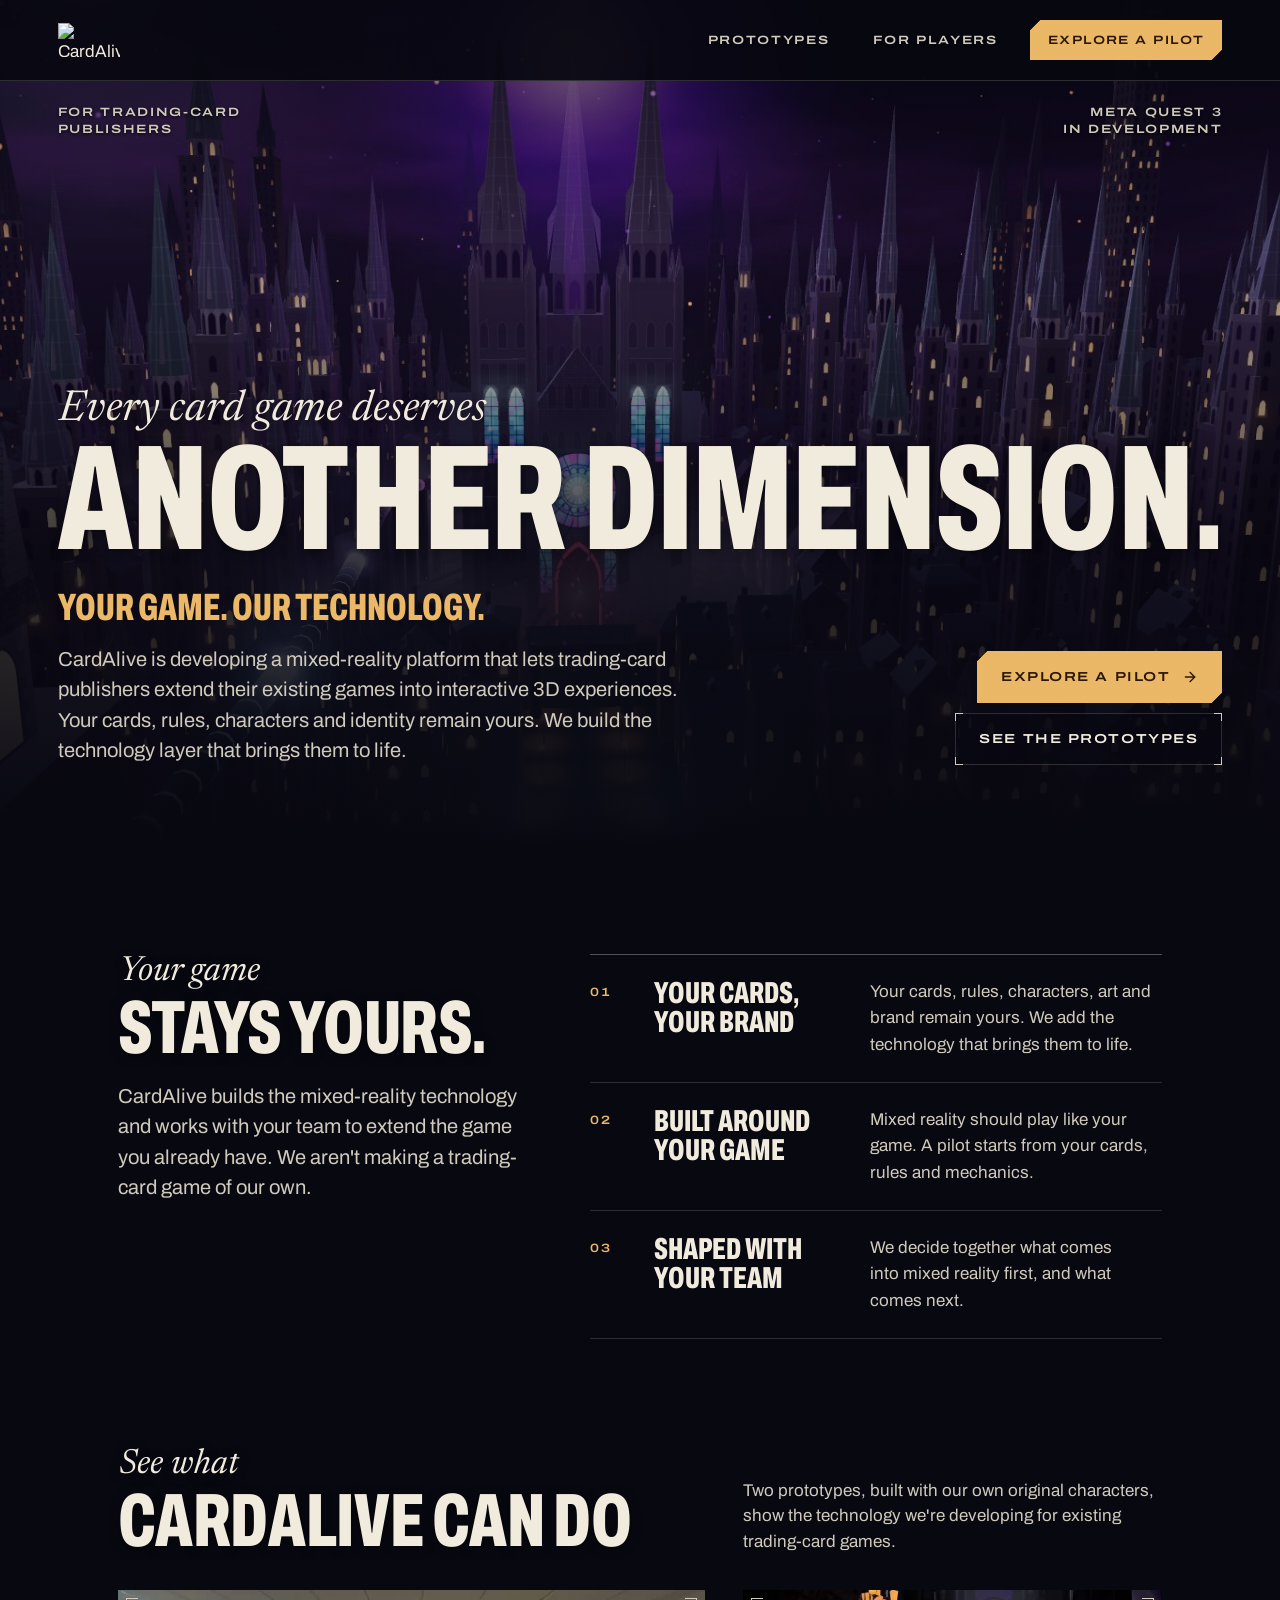
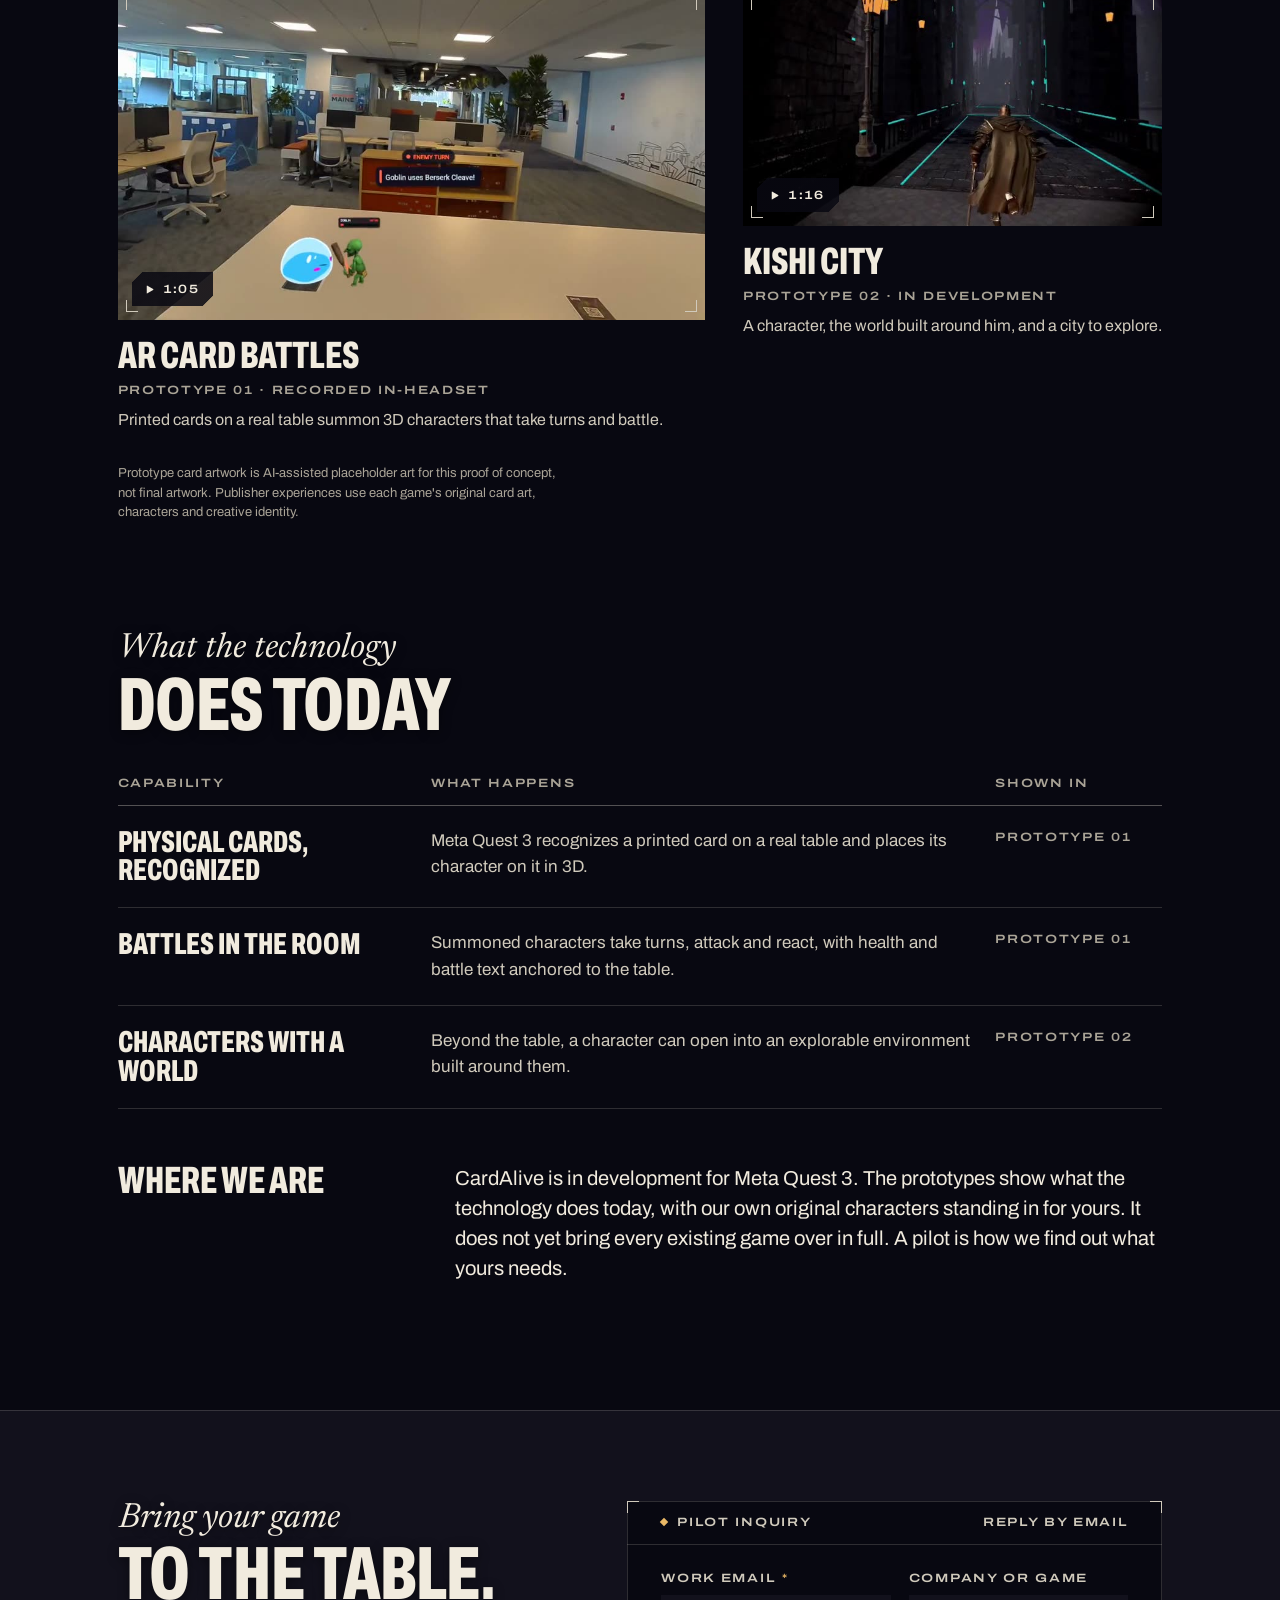
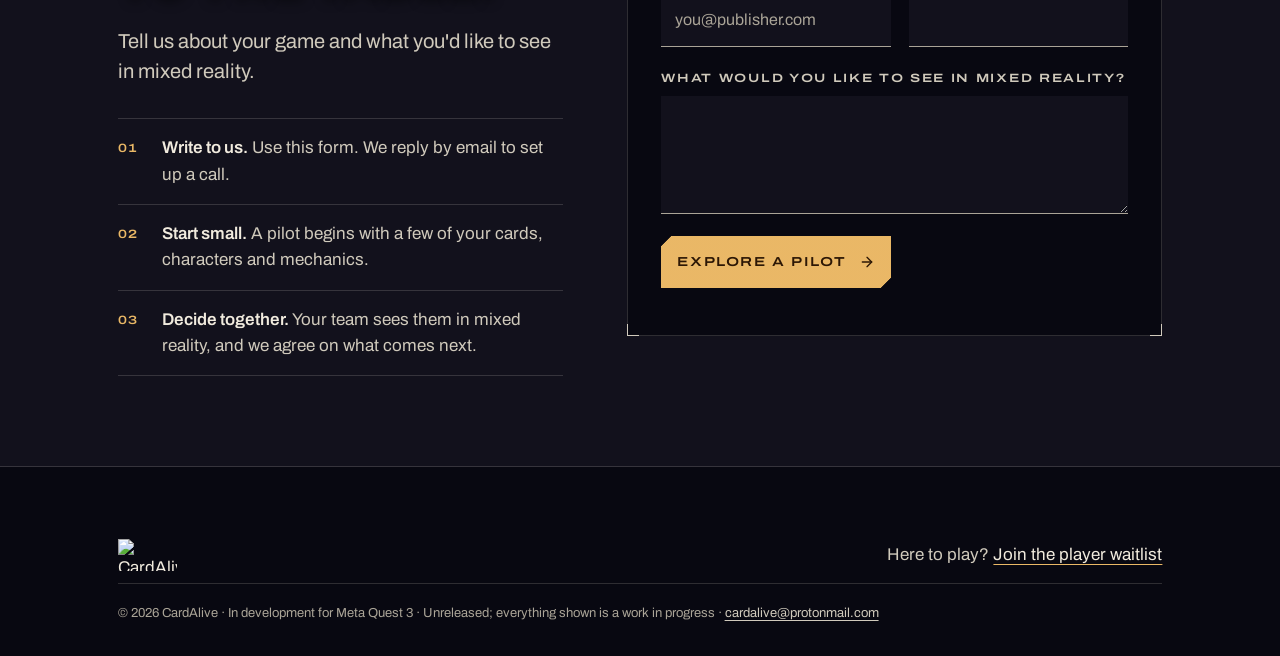
==== commit d3902cf8: "Redesign the site as a poster inside a HUD The home page keeps its four scroll-driven scenes and cam" ====
--- a/publishers/index.html
+++ b/publishers/index.html
@@ -17,9 +17,9 @@
 
   <link rel="icon" href="../assets/img/favicon.svg" type="image/svg+xml" />
 
-  <link rel="preconnect" href="https://api.fontshare.com" />
-  <link rel="preconnect" href="https://cdn.fontshare.com" crossorigin />
-  <link href="https://api.fontshare.com/v2/css?f[]=switzer@400,500,600,700&display=swap" rel="stylesheet" />
+  <link rel="preconnect" href="https://fonts.googleapis.com" />
+  <link rel="preconnect" href="https://fonts.gstatic.com" crossorigin />
+  <link href="https://fonts.googleapis.com/css2?family=Archivo:wdth,wght@62..125,400..800&family=Newsreader:ital,opsz,wght@1,6..72,400&display=swap" rel="stylesheet" />
 
   <link rel="stylesheet" href="../assets/css/style.css" />
   <link rel="stylesheet" href="../assets/css/publishers.css" />
@@ -48,20 +48,25 @@
     <section class="p-hero" aria-labelledby="p-title">
       <!-- A frame of the site's real-time web city (world.js), not in-engine footage -->
       <img class="p-hero__img" src="../assets/img/city-cathedral.jpg" width="1600" height="900" alt="" decoding="async" fetchpriority="high" />
+      <p class="p-hero__tags hud" aria-hidden="true"><span>For trading-card<br />publishers</span><span>Meta Quest 3<br />In development</span></p>
       <div class="p-hero__copy">
-        <h1 class="p-sig" id="p-title">Every Card Game Deserves Another Dimension.</h1>
-        <p class="p-pitch">Your game. Our technology.</p>
-        <p class="lede">CardAlive is developing a mixed-reality platform that lets trading-card publishers extend their existing games into interactive 3D experiences. Your cards, rules, characters and identity remain yours. We build the technology layer that brings them to life.</p>
-        <div class="p-actions">
-          <a class="btn btn--gold" href="#pilot">Explore a pilot<svg class="ico ico--go" aria-hidden="true"><use href="#i-go" /></svg></a>
-          <a class="btn btn--line" href="#prototypes">See the prototypes</a>
+        <h1 class="sig p-sig" id="p-title"><span class="sig__kick">Every card game deserves</span> <span class="sig__big" data-fit="0.22"><span>Another</span> <span>dimension.</span></span></h1>
+        <div class="p-hero__foot">
+          <div>
+            <p class="p-pitch">Your game. Our technology.</p>
+            <p class="lede">CardAlive is developing a mixed-reality platform that lets trading-card publishers extend their existing games into interactive 3D experiences. Your cards, rules, characters and identity remain yours. We build the technology layer that brings them to life.</p>
+          </div>
+          <div class="p-actions">
+            <a class="btn btn--gold" href="#pilot">Explore a pilot<svg class="ico ico--go" aria-hidden="true"><use href="#i-go" /></svg></a>
+            <a class="btn btn--line" href="#prototypes">See the prototypes</a>
+          </div>
         </div>
       </div>
     </section>
 
     <section class="p-sec p-own" id="partners" aria-labelledby="own-title">
       <div class="p-own__head">
-        <h2 class="h2" id="own-title">Your game stays yours.</h2>
+        <h2 class="h2" id="own-title"><em>Your game</em> stays yours.</h2>
         <p class="lede">CardAlive builds the mixed-reality technology and works with your team to extend the game you already have. We aren't making a trading-card game of our own.</p>
       </div>
       <dl class="p-terms">
@@ -82,7 +87,7 @@
 
     <section class="p-sec" id="prototypes" aria-labelledby="proto-title">
       <div class="p-sec__head">
-        <h2 class="h2" id="proto-title">See what CardAlive can do</h2>
+        <h2 class="h2" id="proto-title"><em>See what</em> CardAlive can do</h2>
         <p class="lede">Two prototypes, built with our own original characters, show the technology we're developing for existing trading-card games.</p>
       </div>
       <div class="p-plates">
@@ -109,7 +114,7 @@
     </section>
 
     <section class="p-sec" aria-labelledby="tech-title">
-      <h2 class="h2" id="tech-title">What the technology does today</h2>
+      <h2 class="h2" id="tech-title"><em>What the technology</em> does today</h2>
       <table class="p-table">
         <thead>
           <tr><th scope="col">Capability</th><th scope="col">What happens</th><th scope="col">Shown in</th></tr>
@@ -141,7 +146,7 @@
     <section class="p-pilot" id="pilot" aria-labelledby="pilot-title">
       <div class="p-pilot__inner">
         <div class="p-pilot__copy">
-          <h2 class="h2" id="pilot-title">Bring your game to the table.</h2>
+          <h2 class="h2" id="pilot-title"><em>Bring your game</em> to the table.</h2>
           <p class="lede">Tell us about your game and what you'd like to see in mixed reality.</p>
           <ol class="p-steps">
             <li><span><b>Write to us.</b> Use this form. We reply by email to set up a call.</span></li>
@@ -152,6 +157,7 @@
 
         <form class="pilot" action="https://formsubmit.co/cardalive@protonmail.com" method="post" novalidate
               data-raven data-subject="CardAlive pilot inquiry">
+          <p class="hudbox__bar hud" aria-hidden="true"><span>Pilot inquiry</span><span>Reply by email</span></p>
           <p class="pilot__done" data-done="Thank you." aria-hidden="true"></p>
           <div class="pilot__fields">
             <label class="pilot__field">
@@ -183,6 +189,7 @@
     <p class="fine">&copy; <span id="year">2026</span> CardAlive &middot; In development for Meta Quest 3 &middot; Unreleased; everything shown is a work in progress &middot; <a href="mailto:cardalive@protonmail.com">cardalive@protonmail.com</a></p>
   </footer>
 
+  <script src="../assets/js/fit.js" defer></script>
   <script src="../assets/js/forms.js" defer></script>
   <script src="../assets/js/publishers.js" defer></script>
 </body>
--- a/assets/css/style.css
+++ b/assets/css/style.css
@@ -2,9 +2,16 @@
    CardAlive — the mixed-reality platform for trading-card games
    A fixed stage of four scenes over a real-time city (world.js).
    No document scroll: one gesture moves one scene, the camera
-   flies, the text settles back in. Night ink, gold for actions,
-   bone for text, one typeface (Switzer). Tokens: DESIGN.md.
+   flies, the text settles back in. A poster set in a HUD: huge
+   condensed capitals with an italic serif voice, wide-cap labels,
+   corner brackets on what frames, chamfers on what you press.
+   Night ink, bone text, gold for actions. Tokens: DESIGN.md.
    ============================================================ */
+
+/* Registered so brackets and fills can animate */
+@property --bk { syntax: '<color>'; inherits: true; initial-value: transparent; }
+@property --bl { syntax: '<length>'; inherits: true; initial-value: 10px; }
+@property --fill { syntax: '<color>'; inherits: false; initial-value: transparent; }
 
 :root {
   color-scheme: dark;
@@ -21,23 +28,26 @@
   --gold-ink:  oklch(0.23 0.045 60);
   --err:       oklch(0.8 0.12 22);
 
-  --font: 'Switzer', 'Segoe UI', system-ui, sans-serif;
-
-  /* Fluid steps (Utopia-style clamps). The signature line is the largest text after the logo. */
-  --fs-sig:   clamp(2.5rem, 1.1rem + 3.1vw, 4.75rem);
-  --fs-h2:    clamp(2rem, 1.25rem + 2.1vw, 3.5rem);
-  --fs-h3:    clamp(1.25rem, 1.05rem + 0.55vw, 1.625rem);
+  /* Archivo carries everything: 62% wide for display caps, 100% for reading, 125% for HUD labels.
+     Newsreader italic is the voice line that sits on top of a display line. */
+  --font: 'Archivo', 'Segoe UI', system-ui, sans-serif;
+  --serif: 'Newsreader', Georgia, 'Times New Roman', serif;
+
+  --fs-h2:    clamp(2.75rem, 1.2rem + 4.4vw, 6rem);
+  --fs-h3:    clamp(1.75rem, 1.1rem + 1.6vw, 2.75rem);
+  --fs-kick:  clamp(1.625rem, 0.9rem + 2.2vw, 3.5rem);
   --fs-lede:  clamp(1.125rem, 1.02rem + 0.3vw, 1.3125rem);
   --fs-body:  1.0625rem;
   --fs-small: 0.9375rem;
   --fs-fine:  13px;
+  --fs-hud:   12px;
 
   --gut: clamp(16px, 4.5vw, 72px);
-  --rail: 132px;
-  --radius: 4px;      /* buttons, fields, tools, chips */
-  --radius-2: 8px;    /* video frames, panels, the dialog */
+  --rail: 150px;
+  --cut: 7px;         /* chamfer on gold buttons and chips */
   --ease-out: cubic-bezier(0.16, 1, 0.3, 1);
   --ease-in: cubic-bezier(0.7, 0, 0.84, 0);
+  --ease-io: cubic-bezier(0.65, 0, 0.35, 1);
 }
 
 *, *::before, *::after { box-sizing: border-box; }
@@ -60,7 +70,7 @@
 p, dd, li, td { text-wrap: pretty; }
 input, textarea { caret-color: var(--gold); }
 ::selection { background: var(--gold); color: var(--gold-ink); }
-:focus-visible { outline: 2px solid var(--gold); outline-offset: 3px; border-radius: 2px; }
+:focus-visible { outline: 2px solid var(--gold); outline-offset: 3px; }
 [hidden] { display: none !important; }
 * { scrollbar-width: thin; scrollbar-color: var(--night-3) transparent; }
 
@@ -68,6 +78,29 @@
 .ico--fill { fill: currentColor; stroke: none; }
 .sr-only { position: absolute; width: 1px; height: 1px; margin: -1px; overflow: hidden; clip: rect(0 0 0 0); white-space: nowrap; }
 .raven__honey { position: absolute; left: -9999px; width: 1px; height: 1px; opacity: 0; }
+
+/* HUD label: wide capitals, tabular figures */
+.hud {
+  font-family: var(--font); font-stretch: 125%; font-weight: 600; font-size: var(--fs-hud);
+  line-height: 1.4; letter-spacing: 0.14em; text-transform: uppercase; font-variant-numeric: tabular-nums;
+}
+
+/* Corner brackets: anything that frames gets four L marks, drawn by its ::after.
+   --bk colour, --bl leg length, --bi inset (negative sits outside the box). */
+.hud-frame, .btn--line, .tool, .teaser__frame, .panel, .hudbox, .reel, .frame, .pilot { --bk: var(--bone-3); }
+:is(.hud-frame, .btn--line, .tool, .teaser__frame, .panel, .hudbox, .reel, .frame, .pilot)::after {
+  content: ''; position: absolute; inset: var(--bi, 0); z-index: 2; pointer-events: none;
+  background:
+    linear-gradient(var(--bk), var(--bk)) left top / var(--bl) 1px,
+    linear-gradient(var(--bk), var(--bk)) left top / 1px var(--bl),
+    linear-gradient(var(--bk), var(--bk)) right top / var(--bl) 1px,
+    linear-gradient(var(--bk), var(--bk)) right top / 1px var(--bl),
+    linear-gradient(var(--bk), var(--bk)) left bottom / var(--bl) 1px,
+    linear-gradient(var(--bk), var(--bk)) left bottom / 1px var(--bl),
+    linear-gradient(var(--bk), var(--bk)) right bottom / var(--bl) 1px,
+    linear-gradient(var(--bk), var(--bk)) right bottom / 1px var(--bl);
+  background-repeat: no-repeat;
+}
 
 /* ---------------------------------------------------------------
    Backdrop: the city, its fallback, shade, the cut
@@ -93,81 +126,141 @@
 body.is-flying .shade { opacity: 1; }
 .dissolve { position: fixed; inset: 0; z-index: 3; pointer-events: none; opacity: 0; background: var(--night); }
 
-/* ---------------------------------------------------------------
-   Chrome: nav, scene rail, hint
+/* The viewport's own brackets: they pull in and turn gold while the camera flies */
+.hud-frame {
+  position: fixed; inset: 14px; z-index: 46; pointer-events: none;
+  --bk: oklch(0.94 0.018 85 / 0.45); --bl: 22px;
+  transition: inset 0.7s var(--ease-out), --bk 0.5s ease;
+}
+body.is-flying .hud-frame { inset: 24px; --bk: oklch(0.81 0.115 78 / 0.9); }
+
+/* A scan line crosses the screen on every cut, in the direction of travel */
+.scan { position: fixed; inset: 0; z-index: 47; pointer-events: none; overflow: hidden; }
+.scan::before {
+  content: ''; position: absolute; left: 0; right: 0; top: 0; height: 120px; opacity: 0;
+  background: oklch(0.94 0.018 85 / 0.05);
+}
+.scan.is-down::before {
+  border-bottom: 1px solid oklch(0.94 0.018 85 / 0.6);
+  -webkit-mask-image: linear-gradient(180deg, transparent, #000); mask-image: linear-gradient(180deg, transparent, #000);
+  animation: scanDown 1.2s var(--ease-io) both;
+}
+.scan.is-up::before {
+  border-top: 1px solid oklch(0.94 0.018 85 / 0.6);
+  -webkit-mask-image: linear-gradient(0deg, transparent, #000); mask-image: linear-gradient(0deg, transparent, #000);
+  animation: scanUp 1.2s var(--ease-io) both;
+}
+@keyframes scanDown { from { transform: translateY(-120px); opacity: 1; } 85% { opacity: 1; } to { transform: translateY(100vh); opacity: 0; } }
+@keyframes scanUp { from { transform: translateY(100vh); opacity: 1; } 85% { opacity: 1; } to { transform: translateY(-120px); opacity: 0; } }
+
+/* ---------------------------------------------------------------
+   Chrome: nav, scene rail, readout, hint
    --------------------------------------------------------------- */
 .nav {
   position: fixed; top: 0; left: 0; right: 0; z-index: 50;
-  display: flex; align-items: center; gap: 28px;
-  padding: 18px var(--gut);
+  display: flex; align-items: center; gap: 32px;
+  padding: 20px var(--gut);
 }
 .nav::before { content: ''; position: absolute; inset: 0 0 -40px; z-index: -1; pointer-events: none; background: linear-gradient(180deg, oklch(0.1 0.02 285 / 0.75), transparent); }
-.nav__brand { display: inline-flex; transition: opacity 0.5s ease, visibility 0.5s; }
-.nav__brand img { height: 30px; width: auto; }
-body[data-scene="hero"] .nav__brand { opacity: 0; visibility: hidden; }
-.nav__links { display: flex; align-items: center; gap: 26px; margin-left: auto; }
+.nav__brand { display: inline-flex; }
+.nav__brand img { height: 34px; width: auto; }
+.nav__links { display: flex; align-items: center; gap: 28px; margin-left: auto; }
 .nav__link {
-  font-weight: 500; font-size: 15px; line-height: 1; text-decoration: none; color: var(--bone-2);
-  padding: 10px 0; text-shadow: 0 1px 3px rgb(0 0 0 / 0.8);
+  display: inline-flex; align-items: center; gap: 10px; padding: 10px 0;
+  font-stretch: 125%; font-weight: 600; font-size: var(--fs-hud); line-height: 1; letter-spacing: 0.14em; text-transform: uppercase;
+  text-decoration: none; color: var(--bone-2); text-shadow: 0 1px 3px rgb(0 0 0 / 0.8);
   transition: color 0.2s;
 }
+.nav__link::before { content: ''; width: 6px; height: 6px; background: var(--gold); transform: rotate(45deg) scale(0); transition: transform 0.35s var(--ease-out); }
 .nav__link:hover { color: var(--bone); }
 body[data-scene="prototypes"] .nav__link[data-goto="1"],
-body[data-scene="contact"] .nav__link[data-goto="3"] { color: var(--bone); text-decoration: underline; text-decoration-color: var(--gold); text-underline-offset: 0.5em; }
+body[data-scene="contact"] .nav__link[data-goto="3"] { color: var(--bone); }
+body[data-scene="prototypes"] .nav__link[data-goto="1"]::before,
+body[data-scene="contact"] .nav__link[data-goto="3"]::before { transform: rotate(45deg) scale(1); }
 .nav__tools { display: flex; align-items: center; gap: 10px; }
 
 .tool {
-  display: inline-flex; align-items: center; gap: 8px; height: 40px; padding: 0 12px;
-  font-weight: 500; font-size: 14px; color: var(--bone-2);
-  border: 1px solid var(--line); border-radius: var(--radius);
-  background: color-mix(in oklch, var(--night) 55%, transparent);
-  transition: color 0.2s, border-color 0.2s;
-}
-.tool:hover { color: var(--bone); border-color: var(--line-2); }
-.tool .ico { width: 18px; height: 18px; }
+  position: relative; display: inline-flex; align-items: center; gap: 8px; height: 40px; padding: 0 14px;
+  font-stretch: 125%; font-weight: 600; font-size: var(--fs-hud); letter-spacing: 0.14em; text-transform: uppercase; color: var(--bone-2);
+  background: oklch(0.14 0.02 285 / 0.55); box-shadow: inset 0 0 0 1px var(--line);
+  --bl: 6px; --bi: 0;
+  transition: color 0.2s, --bk 0.25s;
+}
+.tool:hover { color: var(--bone); --bk: var(--bone); }
+.tool .ico { width: 16px; height: 16px; }
 .sound .ico--on, .sound[aria-pressed="true"] .ico--off { display: none; }
 .sound[aria-pressed="true"] .ico--on { display: block; }
-.sound[aria-pressed="true"], .motion[aria-pressed="false"] { color: var(--gold); border-color: oklch(0.81 0.115 78 / 0.45); }
-
+.sound[aria-pressed="true"], .motion[aria-pressed="false"] { color: var(--gold); --bk: var(--gold); }
+
+/* The rail: a track with a gold marker that slides to the current scene */
 .rail { position: fixed; right: var(--gut); top: 50%; transform: translateY(-50%); z-index: 45; }
-.rail ol { list-style: none; display: flex; flex-direction: column; gap: 2px; }
+.rail ol { --row: 38px; position: relative; list-style: none; padding-right: 16px; }
+.rail ol::before { content: ''; position: absolute; right: 0; top: 0; bottom: 0; width: 1px; background: var(--line-2); }
+.rail ol::after {
+  content: ''; position: absolute; right: -1px; top: 0; width: 3px; height: var(--row); background: var(--gold);
+  transform: translateY(calc(var(--i, 0) * var(--row))); transition: transform 0.8s var(--ease-io);
+}
 .rail button {
-  display: flex; align-items: center; justify-content: flex-end; gap: 12px; width: 100%; padding: 9px 0;
-  font-weight: 500; font-size: 13px; line-height: 1; color: var(--bone-3); text-shadow: 0 1px 3px rgb(0 0 0 / 0.85);
+  display: flex; align-items: center; justify-content: flex-end; gap: 12px; width: 100%; height: var(--row);
+  font-stretch: 125%; font-weight: 600; font-size: var(--fs-hud); line-height: 1; letter-spacing: 0.14em; text-transform: uppercase;
+  color: var(--bone-3); text-shadow: 0 1px 3px rgb(0 0 0 / 0.85);
   transition: color 0.25s;
 }
-.rail button::after { content: ''; flex: none; width: 14px; height: 2px; background: currentColor; opacity: 0.6; transition: width 0.45s var(--ease-out), background-color 0.3s, opacity 0.3s; }
+.rail__t { font-stretch: 100%; letter-spacing: 0.1em; }
+.rail__n { min-width: 2.2ch; text-align: right; font-variant-numeric: tabular-nums; }
 .rail button:hover { color: var(--bone); }
 .rail li.is-here button { color: var(--bone); }
-.rail li.is-here button::after { width: 28px; background: var(--gold); opacity: 1; }
+.rail li.is-here .rail__n { color: var(--gold); }
+
+.readout {
+  position: fixed; right: var(--gut); bottom: 24px; z-index: 45; pointer-events: none;
+  display: flex; flex-direction: column; align-items: flex-end; gap: 3px; text-align: right;
+  font-stretch: 125%; font-weight: 600; font-size: var(--fs-hud); line-height: 1.35; letter-spacing: 0.12em; text-transform: uppercase;
+  font-variant-numeric: tabular-nums; color: var(--bone-3); text-shadow: 0 1px 3px rgb(0 0 0 / 0.85);
+}
+.readout__k b { color: var(--gold); font-weight: 700; }
+.readout__name { color: var(--bone-2); }
+.readout__cam { margin-top: 6px; white-space: pre; letter-spacing: 0.06em; }
+body.no-webgl .readout__cam { display: none; }
 
 .hint {
-  position: fixed; left: 50%; bottom: 20px; z-index: 40; transform: translateX(-50%);
-  display: flex; flex-direction: column; align-items: center; gap: 2px; pointer-events: none;
-  font-weight: 500; font-size: 13px; color: var(--bone-3); text-shadow: 0 1px 3px rgb(0 0 0 / 0.85);
+  position: fixed; left: 50%; bottom: 16px; z-index: 40; transform: translateX(-50%);
+  display: flex; flex-direction: column; align-items: center; gap: 8px; pointer-events: none;
+  font-stretch: 125%; font-weight: 600; font-size: var(--fs-hud); line-height: 1; letter-spacing: 0.18em; text-transform: uppercase;
+  color: var(--bone-3); text-shadow: 0 1px 3px rgb(0 0 0 / 0.85);
   opacity: 0; transition: opacity 0.6s ease;
 }
-.hint .ico { width: 18px; height: 18px; }
+.hint i {
+  width: 1px; height: 28px;
+  background: linear-gradient(var(--bone), var(--bone)) 0 -10px / 1px 10px no-repeat, var(--line-2);
+  animation: hintRun 1.8s var(--ease-io) infinite;
+}
+@keyframes hintRun { to { background-position: 0 28px, 0 0; } }
 .hint.is-on { opacity: 1; transition-delay: 1.6s; }
 
 /* ---------------------------------------------------------------
-   Buttons and links
+   Buttons and links. Gold is chamfered (two corners cut by the
+   gradient, so the focus ring is not clipped); line is bracketed.
    --------------------------------------------------------------- */
 .btn {
-  display: inline-flex; align-items: center; justify-content: center; gap: 10px;
-  min-height: 50px; padding: 0 22px; border: 1px solid transparent; border-radius: var(--radius);
-  font-family: var(--font); font-weight: 600; font-size: 16px; line-height: 1; text-decoration: none; white-space: nowrap;
-  transition: background-color 0.2s, border-color 0.2s, color 0.2s, transform 0.2s var(--ease-out);
+  position: relative; display: inline-flex; align-items: center; justify-content: center; gap: 12px;
+  min-height: 52px; padding: 0 24px;
+  font-family: var(--font); font-stretch: 125%; font-weight: 600; font-size: 13px; line-height: 1; letter-spacing: 0.12em; text-transform: uppercase;
+  text-decoration: none; white-space: nowrap;
+  transition: --fill 0.2s, --bk 0.25s, --bl 0.4s var(--ease-out), color 0.2s, transform 0.2s var(--ease-out);
 }
 .btn:active { transform: translateY(1px); }
-.btn .ico { width: 18px; height: 18px; transition: transform 0.3s var(--ease-out); }
-.btn--gold { background: var(--gold); color: var(--gold-ink); }
-.btn--gold:hover { background: var(--gold-hi); }
+.btn .ico { width: 16px; height: 16px; transition: transform 0.3s var(--ease-out); }
+.btn--gold, .field__send, .chip, .panel__time {
+  background: linear-gradient(135deg, transparent var(--cut), var(--fill) calc(var(--cut) + 0.5px) calc(100% - var(--cut) - 0.5px), transparent calc(100% - var(--cut)));
+}
+.btn--gold { --fill: var(--gold); color: var(--gold-ink); }
+.btn--gold:hover { --fill: var(--gold-hi); }
 .btn--gold:hover .ico--go { transform: translateX(3px); }
-.btn--line { background: color-mix(in oklch, var(--night) 60%, transparent); border-color: var(--line-2); color: var(--bone); }
-.btn--line:hover { background: color-mix(in oklch, var(--night) 80%, transparent); border-color: var(--bone-3); }
-.btn__meta { font-weight: 500; color: var(--bone-3); font-variant-numeric: tabular-nums; }
-.btn--sm { min-height: 40px; padding: 0 16px; font-size: 15px; }
+.btn--line { --fill: oklch(0.14 0.02 285 / 0.6); background: var(--fill); box-shadow: inset 0 0 0 1px var(--line); color: var(--bone); --bk: var(--bone-2); --bl: 8px; }
+.btn--line:hover { --fill: oklch(0.14 0.02 285 / 0.85); --bk: var(--gold); --bl: 14px; }
+.btn__meta { font-weight: 500; color: var(--bone-3); }
+.btn--sm { min-height: 40px; padding: 0 18px; font-size: var(--fs-hud); }
 .narrow-only { display: none; }
 
 .link-go { display: inline-flex; align-items: center; gap: 6px; color: var(--bone); font-weight: 600; text-decoration: underline; text-decoration-color: var(--gold); }
@@ -176,14 +269,20 @@
 .link-go:hover .ico { transform: translateX(3px); }
 
 /* ---------------------------------------------------------------
-   Type: one family, set apart by weight and size
-   --------------------------------------------------------------- */
-.h2 { font-weight: 700; font-size: var(--fs-h2); line-height: 1.06; letter-spacing: -0.015em; color: var(--bone); text-wrap: balance; }
-.h3 { font-weight: 600; font-size: var(--fs-h3); line-height: 1.2; letter-spacing: -0.01em; }
+   Type: condensed capitals for display, an italic serif line on
+   top (<em> inside a heading), Archivo for reading
+   --------------------------------------------------------------- */
+.h2 {
+  font-weight: 800; font-stretch: 62%; font-size: var(--fs-h2); line-height: 0.88; letter-spacing: -0.005em; text-transform: uppercase;
+  color: var(--bone); text-wrap: balance; text-shadow: 0 2px 12px rgb(0 0 0 / 0.45);
+}
+.h2 em, .wait__h em { display: block; margin: 0 0 0.12em 0.03em; font: italic 400 0.46em/1.05 var(--serif); letter-spacing: 0; text-transform: none; }
+.h3 { font-weight: 800; font-stretch: 62%; font-size: var(--fs-h3); line-height: 0.92; text-transform: uppercase; }
 .lede { font-size: var(--fs-lede); line-height: 1.5; color: var(--bone-2); max-width: 36em; }
 .lede a, .inline a { color: var(--bone); text-decoration-color: var(--gold); }
 .lede a:hover, .inline a:hover { color: var(--gold-hi); }
 .fine { font-size: var(--fs-fine); line-height: 1.5; color: var(--bone-3); }
+.label { display: block; margin-bottom: 8px; color: var(--bone-2); }
 
 /* ---------------------------------------------------------------
    The stage and its scenes
@@ -205,109 +304,185 @@
 .scene::before { content: ''; position: absolute; inset: 0; z-index: -1; pointer-events: none; opacity: 0; transition: opacity 0.5s ease; }
 .scene.is-active::before { opacity: 1; transition-duration: 1s; }
 
-/* Text leaves quickly and settles back in, staggered by --d */
+/* Text leaves quickly and settles back in, staggered by --d. Display lines (.wipe)
+   rise out of a slot: the clip opens upward as they lift. */
 .fx {
   opacity: 0; transform: translateY(14px);
-  transition: opacity 0.3s var(--ease-in), transform 0.3s var(--ease-in);
-}
+  transition: opacity 0.3s var(--ease-in), transform 0.3s var(--ease-in), clip-path 0.3s var(--ease-in);
+}
+.wipe { transform: translateY(0.3em); clip-path: polygon(-10% 140%, 110% 140%, 110% 140%, -10% 140%); }
 .scene.is-out-up .fx { transform: translateY(-14px); }
+.scene.is-out-up .wipe { clip-path: polygon(-10% -40%, 110% -40%, 110% -40%, -10% -40%); }
 .scene.is-active .fx {
   opacity: 1; transform: none;
-  transition: opacity 0.8s var(--ease-out), transform 0.8s var(--ease-out);
+  transition: opacity 0.8s var(--ease-out), transform 0.9s var(--ease-out), clip-path 0.9s var(--ease-out);
   transition-delay: calc(0.35s + var(--d, 0) * 70ms);
 }
+.scene.is-active .wipe { clip-path: polygon(-10% -40%, 110% -40%, 110% 140%, -10% 140%); }
 .is-still .scene.is-active .fx { transition-delay: 0s !important; transition-duration: 0.01s !important; }
-
-/* ---------------------------------------------------------------
-   Video frames: the hero teaser and the prototype plates
-   --------------------------------------------------------------- */
-.frame { position: relative; display: block; width: 100%; aspect-ratio: 16 / 9; overflow: hidden; padding: 0; border-radius: var(--radius-2); background: #000; box-shadow: inset 0 0 0 1px var(--line); }
+.is-still .band__track { animation: none !important; }
+
+/* Crosshair marks over the hero sky */
+.cross { position: absolute; left: var(--x); top: var(--y); width: 21px; height: 21px; pointer-events: none; }
+.cross::before, .cross::after { content: ''; position: absolute; background: oklch(0.94 0.018 85 / 0.5); }
+.cross::before { left: 0; right: 0; top: 10px; height: 1px; }
+.cross::after { top: 0; bottom: 0; left: 10px; width: 1px; }
+
+/* ---------------------------------------------------------------
+   Video frames and chips (the publishers page uses these)
+   --------------------------------------------------------------- */
+.frame { position: relative; display: block; width: 100%; aspect-ratio: 16 / 9; overflow: hidden; padding: 0; background: #000; box-shadow: inset 0 0 0 1px var(--line); --bk: var(--bone-2); --bl: 12px; --bi: 8px; transition: --bk 0.25s, --bl 0.4s var(--ease-out); }
 .frame img, .frame video { width: 100%; height: 100%; object-fit: cover; transition: transform 0.8s var(--ease-out); }
 .chip {
-  position: absolute; left: 12px; bottom: 12px;
-  display: inline-flex; align-items: center; gap: 8px; height: 34px; padding: 0 12px 0 10px;
-  border-radius: var(--radius); background: oklch(0.14 0.02 285 / 0.8); color: var(--bone);
-  font-weight: 600; font-size: 13px; font-variant-numeric: tabular-nums;
-  transition: background-color 0.2s, color 0.2s;
-}
-.chip .ico { width: 15px; height: 15px; }
-.frame:hover img, .frame:hover video, .frame:focus-visible img,
-.plate:hover .frame img { transform: scale(1.03); }
-.frame:hover .chip, .frame:focus-visible .chip, .plate:hover .chip { background: var(--gold); color: var(--gold-ink); }
-
-/* ---------------------------------------------------------------
-   I. Hero: the pitch bottom-left, the trailer loop bottom-right
-   --------------------------------------------------------------- */
-.scene--hero { align-items: flex-end; padding-bottom: clamp(56px, 10vh, 116px); }
+  position: absolute; left: 14px; bottom: 14px; z-index: 3;
+  display: inline-flex; align-items: center; gap: 8px; height: 34px; padding: 0 14px 0 12px;
+  font-stretch: 125%; font-weight: 600; font-size: var(--fs-hud); letter-spacing: 0.12em; font-variant-numeric: tabular-nums;
+  --fill: oklch(0.14 0.02 285 / 0.85); color: var(--bone);
+  transition: --fill 0.2s, color 0.2s;
+}
+.chip .ico, .panel__time .ico { width: 11px; height: 11px; }
+.frame:hover, .frame:focus-visible, .plate:hover .frame { --bk: var(--gold); --bl: 22px; }
+.frame:hover img, .frame:hover video, .frame:focus-visible img, .plate:hover .frame img { transform: scale(1.03); }
+.frame:hover .chip, .frame:focus-visible .chip, .plate:hover .chip { --fill: var(--gold); color: var(--gold-ink); }
+
+.plate { display: flex; flex-direction: column; align-items: stretch; text-align: left; color: var(--bone); }
+.plate__title { margin-top: 18px; }
+.plate__meta { margin-top: 8px; font-stretch: 125%; font-weight: 600; font-size: var(--fs-hud); letter-spacing: 0.14em; text-transform: uppercase; color: var(--bone-3); }
+.plate__text { margin-top: 8px; max-width: 36em; font-size: 16px; line-height: 1.5; color: var(--bone-2); }
+.art-note { font-size: var(--fs-fine); line-height: 1.5; color: var(--bone-3); max-width: 34em; }
+
+/* ---------------------------------------------------------------
+   I. Hero: a poster. HUD tags on top, the trailer in a viewfinder
+   on the right, the signature line across the bottom.
+   --------------------------------------------------------------- */
+.scene--hero { align-items: flex-end; padding-bottom: clamp(64px, 10vh, 110px); }
 .scene--hero::before {
   background:
-    linear-gradient(90deg, oklch(0.12 0.02 285 / 0.88) 0%, oklch(0.12 0.02 285 / 0.62) 36%, transparent 66%),
-    linear-gradient(0deg, oklch(0.12 0.02 285 / 0.7) 0%, transparent 42%);
-}
-.scene--hero > .hero { margin-block: auto 0; }
-.hero { display: flex; flex-direction: column; align-items: flex-start; max-width: 780px; }
-.hero__logo { line-height: 0; margin-bottom: clamp(18px, 3vh, 32px); }
-.hero__logo img { width: clamp(200px, 23vw, 380px); height: auto; filter: drop-shadow(0 6px 14px rgb(0 0 0 / 0.65)); }
-.hero__sig {
-  font-weight: 700; font-size: var(--fs-sig); line-height: 1.02; letter-spacing: -0.02em;
-  color: var(--bone); text-wrap: balance; text-shadow: 0 2px 10px rgb(0 0 0 / 0.5);
-  margin-bottom: clamp(16px, 2.6vh, 26px);
-}
-.hero__lede { font-size: var(--fs-lede); line-height: 1.5; color: var(--bone-2); max-width: 34em; margin-bottom: clamp(22px, 3.4vh, 32px); text-shadow: 0 1px 3px rgb(0 0 0 / 0.6); }
-.hero__actions { display: flex; flex-wrap: wrap; gap: 12px; }
-.hero__players { margin-top: 18px; font-size: var(--fs-small); color: var(--bone-2); }
+    linear-gradient(0deg, oklch(0.12 0.02 285 / 0.92) 0%, oklch(0.12 0.02 285 / 0.7) 32%, transparent 64%),
+    linear-gradient(180deg, oklch(0.12 0.02 285 / 0.5) 0%, transparent 26%);
+}
+.scene.scene--hero > .hero { margin-block: auto 0; }
+.hero { width: 100%; }
+
+.hero__tags {
+  position: absolute; top: 96px; left: var(--gut); right: calc(var(--gut) + var(--rail));
+  display: flex; justify-content: space-between; gap: 24px;
+  color: var(--bone-2); text-shadow: 0 1px 3px rgb(0 0 0 / 0.85);
+}
+.hero__tags > span:last-child { text-align: right; }
+
+.sig { margin-bottom: clamp(18px, 3vh, 30px); color: var(--bone); text-shadow: 0 2px 12px rgb(0 0 0 / 0.45); }
+.sig__kick { display: block; margin: 0 0 0.1em 0.04em; font: italic 400 var(--fs-kick)/1.05 var(--serif); }
+.sig__big {
+  display: inline-block; white-space: nowrap;
+  font-weight: 800; font-stretch: 62%; font-size: 10.5vw; line-height: 0.84; letter-spacing: -0.005em; text-transform: uppercase;
+}
+.sig__big > span { display: inline-block; }
+
+.hero__foot { display: grid; grid-template-columns: minmax(0, 7fr) minmax(0, 5fr); gap: 20px 48px; align-items: end; }
+.hero__lede { max-width: 38em; font-size: var(--fs-lede); line-height: 1.5; color: var(--bone-2); text-shadow: 0 1px 3px rgb(0 0 0 / 0.6); }
+.hero__lede strong { font-weight: 600; color: var(--bone); }
+.hero__cta { justify-self: end; display: flex; flex-direction: column; align-items: flex-end; gap: 14px; }
+.hero__actions { display: flex; flex-wrap: wrap; justify-content: flex-end; gap: 10px; }
+.hero__players { font-size: var(--fs-small); color: var(--bone-2); }
 .hero__players a { color: var(--bone); font-weight: 600; text-decoration-color: var(--gold); }
 .hero__players a:hover { color: var(--gold-hi); }
 
-.teaser { position: absolute; right: calc(var(--gut) + var(--rail)); bottom: clamp(56px, 10vh, 116px); width: clamp(260px, 21vw, 360px); }
+.teaser { position: absolute; right: calc(var(--gut) + var(--rail)); top: clamp(140px, 24vh, 230px); width: clamp(240px, 19vw, 330px); display: block; text-align: left; }
+.teaser__frame { position: relative; display: block; aspect-ratio: 16 / 9; padding: 6px; --bk: var(--bone-2); --bl: 12px; transition: --bk 0.25s, --bl 0.4s var(--ease-out); }
+.teaser__frame video { width: 100%; height: 100%; object-fit: cover; background: #000; }
+.teaser__bar { display: flex; justify-content: space-between; align-items: center; padding: 8px 6px 0; color: var(--bone-2); text-shadow: 0 1px 3px rgb(0 0 0 / 0.85); }
+.teaser__bar span:first-child { display: inline-flex; align-items: center; gap: 8px; }
+.teaser__bar .ico { width: 11px; height: 11px; color: var(--gold); }
+.teaser:hover .teaser__frame, .teaser:focus-visible .teaser__frame { --bk: var(--gold); --bl: 24px; }
 @media (max-width: 1099px), (max-height: 719px) {
   .teaser { display: none; }
 }
+/* while the viewfinder shows, it is the trailer button */
 @media (min-width: 1100px) and (min-height: 720px) {
-  .scene--hero .hero { max-width: min(780px, calc(100% - clamp(260px, 21vw, 360px) - 56px)); }
-}
-
-/* ---------------------------------------------------------------
-   II. Prototypes: two plates of unequal weight
-   --------------------------------------------------------------- */
-.scene--demos::before { background: linear-gradient(180deg, oklch(0.12 0.02 285 / 0.74) 0%, oklch(0.12 0.02 285 / 0.86) 100%); }
+  .hero__actions [data-reel="trailer"] { display: none; }
+}
+
+/* ---------------------------------------------------------------
+   II. Prototypes: two panels of unequal width
+   --------------------------------------------------------------- */
+.scene--demos::before { background: linear-gradient(180deg, oklch(0.12 0.02 285 / 0.74) 0%, oklch(0.12 0.02 285 / 0.88) 100%); }
 .demos {
-  /* capped by height too, so both plates and their captions fit a short laptop screen */
-  width: min(1160px, 100%, 129vh); margin-inline: auto;
-  display: grid; grid-template-columns: minmax(0, 7fr) minmax(0, 5fr); column-gap: clamp(24px, 3vw, 48px); align-items: start;
-}
-.demos__title { grid-column: 1; align-self: end; margin-bottom: clamp(20px, 3.4vh, 32px); }
-.demos__lede { grid-column: 2; align-self: end; margin-bottom: clamp(22px, 3.6vh, 34px); font-size: var(--fs-body); color: var(--bone-2); }
-/* the lead plate spans two rows, so the note sits right under the second plate */
-.demos .plate--lead { grid-column: 1; grid-row: 2 / span 2; }
-.demos .plate:not(.plate--lead) { grid-column: 2; grid-row: 2; }
-.demos .art-note { grid-column: 2; grid-row: 3; margin-top: clamp(18px, 3vh, 28px); }
-.demos__pub { grid-column: 1; grid-row: 4; margin-top: clamp(20px, 3.4vh, 32px); font-size: var(--fs-small); color: var(--bone-2); }
-
-.plate { display: flex; flex-direction: column; align-items: stretch; text-align: left; color: var(--bone); }
-.plate__title { margin-top: 16px; }
-.plate__meta { margin-top: 4px; font-size: 14px; line-height: 1.4; color: var(--bone-3); }
-.plate__text { margin-top: 8px; max-width: 36em; font-size: 16px; line-height: 1.5; color: var(--bone-2); }
-.art-note { font-size: var(--fs-fine); line-height: 1.5; color: var(--bone-3); max-width: 34em; }
-
-/* ---------------------------------------------------------------
-   III. Waitlist: the tagline and one panel that takes an email
-   --------------------------------------------------------------- */
-.scene--wait::before { background: linear-gradient(90deg, oklch(0.12 0.02 285 / 0.8) 0%, oklch(0.12 0.02 285 / 0.45) 55%, oklch(0.12 0.02 285 / 0.6) 100%); }
+  width: min(1200px, 100%, 140vh); margin-inline: auto;
+  display: grid; grid-template-columns: minmax(0, 7fr) minmax(0, 5fr); column-gap: 18px; align-items: end;
+}
+.demos__title { grid-column: 1; margin-bottom: clamp(18px, 3.2vh, 30px); }
+.demos__lede { grid-column: 2; margin-bottom: clamp(18px, 3.2vh, 30px); max-width: 34em; font-size: var(--fs-body); color: var(--bone-2); }
+.demos .panel { grid-row: 2; }
+.demos .panel--lead { grid-column: 1; }
+.demos .panel:not(.panel--lead) { grid-column: 2; }
+.demos__pub { grid-column: 1; grid-row: 3; align-self: start; margin-top: 18px; font-size: var(--fs-small); color: var(--bone-2); }
+.demos .art-note { grid-column: 2; grid-row: 3; align-self: start; margin-top: 18px; }
+
+.panel {
+  position: relative; isolation: isolate; display: block; overflow: hidden; width: 100%; height: clamp(240px, 44vh, 480px);
+  text-align: left; color: var(--bone); background: #000; box-shadow: inset 0 0 0 1px var(--line);
+  --bk: var(--bone-2); --bl: 14px; --bi: 10px;
+  transition: --bk 0.25s, --bl 0.45s var(--ease-out);
+}
+.panel img { position: absolute; inset: 0; z-index: -2; width: 100%; height: 100%; object-fit: cover; filter: saturate(0.85) brightness(0.8); transition: transform 1.2s var(--ease-out), filter 0.6s; }
+.panel::before { content: ''; position: absolute; inset: 0; z-index: -1; background: linear-gradient(180deg, oklch(0.12 0.02 285 / 0.35) 0%, oklch(0.12 0.02 285 / 0) 28%, oklch(0.12 0.02 285 / 0.55) 58%, oklch(0.12 0.02 285 / 0.94) 100%); }
+.panel:hover, .panel:focus-visible { --bk: var(--gold); --bl: 28px; }
+.panel:hover img, .panel:focus-visible img { transform: scale(1.05); filter: none; }
+.panel__n { position: absolute; top: 18px; left: 22px; font-weight: 800; font-stretch: 62%; font-size: clamp(64px, 8vw, 150px); line-height: 0.8; color: transparent; -webkit-text-stroke: 1.5px oklch(0.94 0.018 85 / 0.8); }
+.panel__tag { position: absolute; top: 24px; right: 26px; color: var(--bone-2); text-shadow: 0 1px 3px rgb(0 0 0 / 0.85); }
+.panel__txt { position: absolute; left: 24px; right: 110px; bottom: 24px; display: flex; flex-direction: column; gap: 8px; }
+.panel__title { font-weight: 800; font-stretch: 62%; font-size: var(--fs-h3); line-height: 0.9; text-transform: uppercase; }
+.panel__text { max-width: 34em; font-size: 15px; line-height: 1.45; color: var(--bone-2); }
+.panel__time {
+  position: absolute; right: 24px; bottom: 24px;
+  display: inline-flex; align-items: center; gap: 8px; height: 34px; padding: 0 14px 0 12px; letter-spacing: 0.12em;
+  --fill: oklch(0.14 0.02 285 / 0.85); color: var(--bone);
+  transition: --fill 0.2s, color 0.2s;
+}
+.panel:hover .panel__time, .panel:focus-visible .panel__time { --fill: var(--gold); color: var(--gold-ink); }
+
+/* ---------------------------------------------------------------
+   III. Waitlist: the tagline runs as a band, then the ask
+   --------------------------------------------------------------- */
+.scene--wait { flex-direction: column; align-items: stretch; }
+.scene--wait::before { background: linear-gradient(90deg, oklch(0.12 0.02 285 / 0.82) 0%, oklch(0.12 0.02 285 / 0.5) 55%, oklch(0.12 0.02 285 / 0.7) 100%); }
+.scene.scene--wait > .band { margin: auto calc(-1 * (var(--gut) + var(--rail))) 0 calc(-1 * var(--gut)); }
+.scene.scene--wait > .wait { margin: clamp(28px, 6vh, 64px) auto auto; }
+
+.band { overflow: hidden; padding-block: 14px; border-block: 1px solid var(--line); background: oklch(0.12 0.02 285 / 0.35); }
+.band__track {
+  display: flex; align-items: center; width: max-content;
+  font-weight: 800; font-stretch: 62%; font-size: clamp(40px, 6vw, 96px); line-height: 1; text-transform: uppercase;
+}
+.band__track > * { flex: none; margin-right: 0.45em; }
+.band__track span:nth-of-type(even) { color: transparent; -webkit-text-stroke: 1.5px var(--bone); }
+.band__track i { width: 0.3em; height: 0.3em; background: var(--gold); transform: rotate(45deg); }
+/* The band rides in with the scroll that brought you here, then rests: from the right going down the page, from the left coming back up */
+.scene--wait.is-active[data-dir="up"] .band__track { animation: bandFromRight 2.4s var(--ease-out) 0.15s both; }
+.scene--wait.is-active[data-dir="down"] .band__track { animation: bandFromLeft 2.4s var(--ease-out) 0.15s both; }
+@keyframes bandFromRight { from { transform: translateX(45vw); } }
+@keyframes bandFromLeft { from { transform: translateX(-45vw); } }
+
 .wait {
-  width: min(1120px, 100%); margin-inline: auto;
-  display: grid; grid-template-columns: minmax(0, 1fr) minmax(300px, 440px); gap: clamp(32px, 6vw, 104px); align-items: center;
-}
-.wait__tag { font-size: clamp(2.25rem, 1.2rem + 2.4vw, 3.75rem); text-shadow: 0 2px 10px rgb(0 0 0 / 0.5); }
-.wait__tag span { display: block; }
-.wait__pub { margin-top: 24px; max-width: 30em; font-size: var(--fs-body); color: var(--bone-2); }
-
-.join { padding: 30px 32px 32px; border: 1px solid var(--line); border-radius: var(--radius-2); background: var(--night-2); }
-.join__title { display: block; font-weight: 700; font-size: clamp(28px, 1.3rem + 1vw, 36px); line-height: 1.1; letter-spacing: -0.015em; }
-.join__text { margin-top: 10px; font-size: 16px; line-height: 1.5; color: var(--bone-2); }
-.join .field { margin-top: 22px; }
-.join.is-sent .join__text { display: none; }
-.join.is-sent .raven__status { font-size: 17px; }
+  width: min(1160px, 100%);
+  display: grid; grid-template-columns: minmax(0, 6fr) minmax(320px, 5fr); gap: 32px clamp(32px, 5vw, 80px); align-items: end;
+}
+.wait__h {
+  font-weight: 800; font-stretch: 62%; font-size: min(clamp(4rem, 1.2rem + 7.5vw, 9rem), 17vh); line-height: 0.86; text-transform: uppercase;
+  color: var(--gold); text-shadow: 0 2px 12px rgb(0 0 0 / 0.45);
+}
+.wait__h em { font-size: min(0.36em, 46px); color: var(--bone); }
+
+.hudbox { position: relative; padding: 0 28px 26px; background: oklch(0.185 0.022 285 / 0.9); box-shadow: inset 0 0 0 1px var(--line); --bk: var(--bone-2); --bl: 12px; --bi: 0; }
+.hudbox__bar { display: flex; justify-content: space-between; gap: 16px; margin: 0 -28px 20px; padding: 13px 28px; border-bottom: 1px solid var(--line); color: var(--bone-2); }
+.hudbox__bar span { white-space: nowrap; }
+.hudbox__bar span:first-child { display: inline-flex; align-items: center; gap: 10px; }
+.hudbox__bar span:first-child::before { content: ''; width: 6px; height: 6px; background: var(--gold); transform: rotate(45deg); }
+.wait__text { margin-bottom: 20px; font-size: 16px; line-height: 1.5; color: var(--bone-2); }
+.wait__pub { margin-top: 18px; font-size: var(--fs-small); color: var(--bone-2); }
+.wait.is-sent .wait__text, .wait.is-sent .label { display: none; }
+.wait.is-sent .raven__status { font-size: 17px; }
 
 /* ---------------------------------------------------------------
    IV. Contact
@@ -317,31 +492,30 @@
     linear-gradient(90deg, oklch(0.12 0.02 285 / 0.86) 0%, oklch(0.12 0.02 285 / 0.55) 40%, transparent 70%),
     linear-gradient(0deg, oklch(0.12 0.02 285 / 0.6) 0%, transparent 30%);
 }
-.contact { width: min(600px, 100%); }
-.contact .lede { margin-top: 18px; }
-.mail { margin-top: 30px; }
-.mail__label { display: block; margin-bottom: 10px; font-weight: 500; font-size: var(--fs-small); color: var(--bone-2); }
-.mail .field { background: var(--night-2); }
-.scene--contact .fine { position: absolute; left: var(--gut); right: calc(var(--gut) + var(--rail)); bottom: 20px; }
-
-/* The email field, shared by the waitlist and the contact form */
+.contact { width: min(640px, 100%); }
+.contact .lede { margin-top: 20px; }
+.mail { margin-top: 32px; }
+.scene--contact .fine { position: absolute; left: var(--gut); right: calc(var(--gut) + var(--rail)); bottom: 24px; }
+
+/* The email field, shared by the waitlist and the contact form: an underline, a chamfered send */
 .field {
-  display: flex; align-items: stretch; width: 100%;
-  border: 1px solid var(--line-2); border-radius: var(--radius); background: var(--night);
-  transition: border-color 0.2s;
-}
-.field:focus-within { border-color: var(--gold); }
+  display: flex; align-items: center; gap: 8px; width: 100%;
+  background: oklch(0.14 0.02 285 / 0.6); border-bottom: 1px solid var(--bone-3);
+  transition: border-color 0.2s, box-shadow 0.2s;
+}
+.field:focus-within { border-bottom-color: var(--gold); box-shadow: inset 0 -1px 0 var(--gold); }
 .field__input {
-  flex: 1; min-width: 0; height: 52px; padding: 0 16px; border: 0; outline: none; background: transparent;
-  font-family: var(--font); font-size: 16px; color: var(--bone);
+  flex: 1; min-width: 0; height: 56px; padding: 0 14px; border: 0; outline: none; background: transparent;
+  font-family: var(--font); font-size: 18px; color: var(--bone);
 }
 .field__input::placeholder { color: var(--bone-3); }
 .field__send {
-  flex: none; margin: 5px; padding: 0 18px; border-radius: 3px; white-space: nowrap;
-  font-weight: 600; font-size: 15px; background: var(--gold); color: var(--gold-ink);
-  transition: background-color 0.2s;
-}
-.field__send:hover { background: var(--gold-hi); }
+  flex: none; height: 40px; margin-right: 8px; padding: 0 18px; white-space: nowrap;
+  font-stretch: 125%; font-weight: 600; font-size: var(--fs-hud); letter-spacing: 0.12em; text-transform: uppercase;
+  --fill: var(--gold); color: var(--gold-ink);
+  transition: --fill 0.2s;
+}
+.field__send:hover { --fill: var(--gold-hi); }
 .field__send:focus-visible { outline: 2px solid var(--bone); outline-offset: 2px; }
 .is-busy .field__send { cursor: progress; opacity: 0.7; }
 .is-sent .field { display: none; }
@@ -354,16 +528,20 @@
 /* ---------------------------------------------------------------
    Footage dialog
    --------------------------------------------------------------- */
-.reel { margin: auto; width: min(1040px, 92vw); padding: 0; border: 0; border-radius: var(--radius-2); background: var(--night-2); color: var(--bone); overflow: visible; box-shadow: 0 40px 80px -24px rgb(0 0 0 / 0.85); }
+.reel { margin: auto; width: min(1040px, 92vw); padding: 0; border: 0; background: var(--night-2); color: var(--bone); overflow: visible; box-shadow: inset 0 0 0 1px var(--line), 0 40px 80px -24px rgb(0 0 0 / 0.85); --bk: var(--gold); --bl: 18px; --bi: -8px; }
 .reel::backdrop { background: oklch(0.1 0.02 285 / 0.9); }
 .reel[open] { animation: reelIn 0.45s var(--ease-out); }
 @keyframes reelIn { from { opacity: 0; transform: translateY(16px); } to { opacity: 1; transform: none; } }
-.reel__video { display: block; width: 100%; aspect-ratio: 16 / 9; background: #000; border-radius: var(--radius-2) var(--radius-2) 0 0; }
-.reel__video iframe { display: block; width: 100%; height: 100%; border: 0; border-radius: inherit; }
+.reel__video { display: block; width: 100%; aspect-ratio: 16 / 9; background: #000; }
+.reel__video iframe { display: block; width: 100%; height: 100%; border: 0; }
 .reel__cap { padding: 14px 18px 16px; font-size: var(--fs-small); color: var(--bone-2); }
-.reel__close { position: absolute; top: -50px; right: -6px; width: 44px; height: 44px; display: grid; place-items: center; border-radius: var(--radius); color: var(--bone-2); transition: color 0.2s; }
+.reel__close {
+  position: absolute; top: -56px; right: -8px; height: 44px; padding: 0 8px; display: inline-flex; align-items: center; gap: 8px;
+  font-stretch: 125%; font-weight: 600; font-size: var(--fs-hud); letter-spacing: 0.14em; text-transform: uppercase;
+  color: var(--bone-2); transition: color 0.2s;
+}
 .reel__close:hover { color: var(--bone); }
-.reel__close .ico { width: 24px; height: 24px; }
+.reel__close .ico { width: 20px; height: 20px; }
 
 /* ---------------------------------------------------------------
    Responsive
@@ -371,47 +549,58 @@
 @media (max-width: 1000px) {
   :root { --rail: 44px; }
   .rail__t { position: absolute; width: 1px; height: 1px; overflow: hidden; clip: rect(0 0 0 0); white-space: nowrap; }
-  .nav__link--wide { display: none; }
+  .nav__link--wide, .readout { display: none; }
 }
 @media (max-width: 860px) {
   .demos { grid-template-columns: minmax(0, 1fr); width: min(560px, 100%); }
-  .demos__title, .demos__lede, .demos .plate, .demos .plate:not(.plate--lead), .demos__pub, .demos .art-note { grid-column: 1; grid-row: auto; }
+  .demos__title, .demos__lede, .demos .panel, .demos .panel:not(.panel--lead), .demos__pub, .demos .art-note { grid-column: 1; grid-row: auto; }
   .demos__title { margin-bottom: 14px; }
-  .demos .plate + .plate { margin-top: 32px; }
+  .demos .panel { height: auto; aspect-ratio: 4 / 3; }
+  .demos .panel + .panel { margin-top: 14px; }
   .demos .art-note { margin-top: 12px; }
-  .wait { grid-template-columns: minmax(0, 1fr); max-width: 520px; gap: 28px; }
+  .wait { grid-template-columns: minmax(0, 1fr); max-width: 520px; gap: 24px; }
+  .hero__foot { grid-template-columns: minmax(0, 1fr); }
+  .hero__cta { justify-self: start; align-items: flex-start; }
+  .hero__actions { justify-content: flex-start; }
 }
 @media (max-width: 640px) {
-  :root { --rail: 26px; }
-  .nav { gap: 16px; padding: 12px 16px; }
-  .nav__brand img { height: 24px; }
+  :root { --rail: 30px; }
+  .hud-frame { inset: 6px; --bl: 12px; }
+  body.is-flying .hud-frame { inset: 10px; }
+  .nav { gap: 16px; padding: 14px 16px; }
+  .nav__brand img { height: 26px; }
   .nav__links { gap: 16px; }
   .sound__label, .motion__label { display: none; }
-  .tool { padding: 0 10px; }
+  .tool { padding: 0 11px; }
   .wide-only { display: none; }
   .narrow-only { display: inline; }
-  .rail { right: 4px; }
-  .rail button { padding: 7px 0; }
-  .rail button::after { width: 10px; }
-  .rail li.is-here button::after { width: 18px; }
-  .scene { padding-top: 80px; padding-bottom: 64px; }
-  .scene--hero { padding-bottom: 96px; }
+  .rail { right: 6px; }
+  .rail ol { --row: 30px; padding-right: 8px; }
+  .scene { padding-top: 84px; padding-bottom: 64px; }
+  .scene--hero { padding-bottom: 84px; }
   .scene--hero::before { background: linear-gradient(0deg, oklch(0.12 0.02 285 / 0.92) 0%, oklch(0.12 0.02 285 / 0.72) 55%, oklch(0.12 0.02 285 / 0.2) 90%); }
-  .hero__logo img { width: 210px; }
-  .hero__actions { flex-direction: column; align-items: stretch; width: 100%; }
+  .hero__tags { top: 80px; }
+  .hero__tags > span:last-child, .cross { display: none; }
+  .panel__tag, .hudbox__bar { font-stretch: 100%; }
+  .sig__big > span { display: block; }
+  .hero__cta, .hero__actions { width: 100%; align-items: stretch; }
+  .hero__actions { flex-direction: column; }
+  .panel__txt { right: 24px; bottom: 70px; }
   .scene--contact::before { background: linear-gradient(0deg, oklch(0.12 0.02 285 / 0.9) 0%, oklch(0.12 0.02 285 / 0.6) 60%, oklch(0.12 0.02 285 / 0.3) 100%); }
   .scene--contact .fine { position: static; margin-top: 32px; }
   .scene--contact { flex-direction: column; align-items: stretch; }
-  .join { padding: 24px 22px; }
+  .hudbox { padding: 0 20px 22px; }
+  .hudbox__bar { margin-inline: -20px; padding-inline: 20px; }
   .field__send { padding: 0 14px; }
 }
 @media (max-height: 800px) and (min-width: 641px) {
   .scene { padding-top: 84px; padding-bottom: 48px; }
-  .scene--hero { padding-bottom: 44px; }
-  .teaser { bottom: 44px; }
-  .hero__logo img { width: clamp(180px, 18vw, 300px); }
-}
-
-/* Reduced motion (the nav toggle): no flights, no drift. Scenes still fade, they do not move. */
+  .scene--hero { padding-bottom: 60px; }
+  .hero__tags { top: 84px; }
+}
+
+/* Reduced motion (the nav toggle): no flights, no sweeps, no drift. Scenes still fade, they do not move. */
 .rm *, .rm *::before, .rm *::after { animation-duration: 0.001ms !important; animation-iteration-count: 1 !important; }
 .rm .fx { transform: none !important; }
+.rm .wipe { clip-path: none !important; }
+.rm .scan { display: none; }
--- a/assets/css/publishers.css
+++ b/assets/css/publishers.css
@@ -1,8 +1,8 @@
 /* ============================================================
    CardAlive /publishers/ — a plain scrolling page on top of
-   style.css (tokens, buttons, type, frames, fields). No live
-   city here: a still frame of it in the hero, night ink below,
-   and the pilot on a slightly raised band.
+   style.css (tokens, buttons, type, frames, fields, HUD). No live
+   city here: a still frame of it under the poster hero, night ink
+   below, and the pilot on a slightly raised band.
    ============================================================ */
 
 html, body { height: auto; overflow: visible; overscroll-behavior: auto; }
@@ -14,20 +14,25 @@
 
 main, .p-foot { position: relative; z-index: 5; }
 
-/* Hero: the cathedral frame, copy bottom-left over its darkest side */
-.p-hero { position: relative; isolation: isolate; min-height: min(92vh, 900px); display: flex; align-items: flex-end; padding: 140px var(--gut) clamp(56px, 9vh, 104px); overflow: hidden; }
+/* Hero: the cathedral frame, HUD tags on top, the signature line across the bottom */
+.p-hero { position: relative; isolation: isolate; min-height: min(94vh, 940px); display: flex; align-items: flex-end; padding: 160px var(--gut) clamp(56px, 9vh, 104px); overflow: hidden; }
 .p-hero__img { position: absolute; inset: 0; z-index: -2; width: 100%; height: 100%; object-fit: cover; object-position: 62% 40%; }
 .p-hero::before {
   content: ''; position: absolute; inset: 0; z-index: -1;
   background:
-    linear-gradient(90deg, oklch(0.12 0.02 285 / 0.92) 0%, oklch(0.12 0.02 285 / 0.7) 38%, oklch(0.12 0.02 285 / 0.1) 72%),
-    linear-gradient(0deg, var(--night) 0%, oklch(0.14 0.02 285 / 0) 40%);
+    linear-gradient(0deg, var(--night) 0%, oklch(0.12 0.02 285 / 0.78) 34%, oklch(0.12 0.02 285 / 0.1) 70%),
+    linear-gradient(180deg, oklch(0.12 0.02 285 / 0.55) 0%, transparent 30%);
 }
-.p-hero__copy { max-width: 780px; }
-.p-sig { font-weight: 700; font-size: var(--fs-sig); line-height: 1.02; letter-spacing: -0.02em; text-wrap: balance; text-shadow: 0 2px 10px rgb(0 0 0 / 0.5); }
-.p-pitch { margin-top: clamp(14px, 2vh, 20px); font-weight: 600; font-size: clamp(1.375rem, 1.05rem + 0.9vw, 2rem); line-height: 1.2; letter-spacing: -0.01em; color: var(--gold); }
-.p-hero .lede { margin-top: clamp(16px, 2.4vh, 24px); }
-.p-actions { display: flex; flex-wrap: wrap; gap: 12px; margin-top: clamp(24px, 3.6vh, 34px); }
+.p-hero__tags {
+  position: absolute; top: 104px; left: var(--gut); right: var(--gut);
+  display: flex; justify-content: space-between; gap: 24px; color: var(--bone-2); text-shadow: 0 1px 3px rgb(0 0 0 / 0.85);
+}
+.p-hero__tags > span:last-child { text-align: right; }
+.p-hero__copy { width: 100%; }
+.p-hero__foot { display: grid; grid-template-columns: minmax(0, 7fr) minmax(0, 5fr); gap: 24px 48px; align-items: end; }
+.p-pitch { font-weight: 800; font-stretch: 62%; font-size: var(--fs-h3); line-height: 0.95; text-transform: uppercase; color: var(--gold); }
+.p-hero .lede { margin-top: clamp(12px, 2vh, 18px); }
+.p-actions { display: flex; flex-wrap: wrap; justify-content: flex-end; gap: 10px; }
 
 /* Sections */
 .p-sec { width: min(1160px, 100%); margin: 0 auto; padding: clamp(80px, 12vh, 140px) var(--gut) 0; }
@@ -36,23 +41,33 @@
 
 .p-own { display: grid; grid-template-columns: minmax(0, 5fr) minmax(0, 7fr); column-gap: clamp(32px, 5vw, 80px); align-items: start; }
 .p-own__head .lede { margin-top: 20px; }
-.p-terms { border-top: 1px solid var(--line-2); }
-.p-terms__row { display: grid; grid-template-columns: minmax(0, 2fr) minmax(0, 3fr); gap: 24px; padding: 22px 0; border-bottom: 1px solid var(--line); }
-.p-terms dt { font-weight: 600; font-size: var(--fs-h3); line-height: 1.2; letter-spacing: -0.01em; }
+.p-terms { counter-reset: term; border-top: 1px solid var(--line-2); }
+.p-terms__row { counter-increment: term; display: grid; grid-template-columns: 44px minmax(0, 2fr) minmax(0, 3fr); gap: 20px; padding: 24px 0; border-bottom: 1px solid var(--line); }
+.p-terms__row::before {
+  content: counter(term, decimal-leading-zero); padding-top: 4px;
+  font-stretch: 125%; font-weight: 600; font-size: var(--fs-hud); letter-spacing: 0.14em; color: var(--gold); font-variant-numeric: tabular-nums;
+}
+.p-terms dt { font-weight: 800; font-stretch: 62%; font-size: clamp(1.5rem, 1.1rem + 1vw, 2.125rem); line-height: 0.95; text-transform: uppercase; }
 .p-terms dd { color: var(--bone-2); }
 
 .p-plates { display: grid; grid-template-columns: minmax(0, 7fr) minmax(0, 5fr); column-gap: clamp(24px, 3vw, 48px); align-items: start; }
 .p-plates .frame { border: 0; cursor: pointer; }
-.vframe--live { display: block; width: 100%; aspect-ratio: 16 / 9; border: 0; border-radius: var(--radius-2); background: #000; }
+.vframe--live { display: block; width: 100%; aspect-ratio: 16 / 9; border: 0; background: #000; }
 #prototypes .art-note { margin-top: clamp(24px, 3.6vh, 36px); }
 
 /* Capability table: what it does and which prototype shows it */
 .p-table { width: 100%; margin-top: clamp(28px, 4vh, 40px); border-collapse: collapse; text-align: left; }
-.p-table thead th { padding: 0 24px 12px 0; font-weight: 500; font-size: var(--fs-fine); color: var(--bone-3); border-bottom: 1px solid var(--line-2); }
+.p-table thead th {
+  padding: 0 24px 12px 0; border-bottom: 1px solid var(--line-2);
+  font-stretch: 125%; font-weight: 600; font-size: var(--fs-hud); letter-spacing: 0.14em; text-transform: uppercase; color: var(--bone-3);
+}
 .p-table tbody th, .p-table td { padding: 22px 24px 22px 0; vertical-align: top; border-bottom: 1px solid var(--line); }
-.p-table tbody th { width: 30%; font-weight: 600; font-size: var(--fs-h3); line-height: 1.2; letter-spacing: -0.01em; }
+.p-table tbody th { width: 30%; font-weight: 800; font-stretch: 62%; font-size: clamp(1.5rem, 1.1rem + 1vw, 2.125rem); line-height: 0.95; text-transform: uppercase; }
 .p-table td { color: var(--bone-2); }
-.p-table td:last-child { width: 14%; padding-right: 0; font-size: var(--fs-small); color: var(--bone-3); white-space: nowrap; }
+.p-table td:last-child {
+  width: 16%; padding-right: 0; white-space: nowrap;
+  font-stretch: 125%; font-weight: 600; font-size: var(--fs-hud); letter-spacing: 0.14em; text-transform: uppercase; color: var(--bone-3);
+}
 .p-where { display: grid; grid-template-columns: minmax(0, 30%) minmax(0, 1fr); gap: 24px; margin-top: clamp(40px, 6vh, 64px); }
 .p-where p { max-width: 40em; font-size: var(--fs-lede); line-height: 1.5; color: var(--bone); }
 
@@ -61,25 +76,29 @@
 .p-pilot__inner { width: min(1160px, 100%); margin: 0 auto; padding: clamp(64px, 10vh, 112px) var(--gut); display: grid; grid-template-columns: minmax(0, 5fr) minmax(0, 6fr); gap: clamp(32px, 5vw, 80px); align-items: start; }
 .p-pilot .lede { margin-top: 18px; }
 .p-steps { list-style: none; counter-reset: step; margin-top: 32px; border-top: 1px solid var(--line); }
-.p-steps li { counter-increment: step; display: grid; grid-template-columns: 32px minmax(0, 1fr); padding: 16px 0; border-bottom: 1px solid var(--line); color: var(--bone-2); }
-.p-steps li::before { content: counter(step); font-weight: 600; color: var(--gold); font-variant-numeric: tabular-nums; }
+.p-steps li { counter-increment: step; display: grid; grid-template-columns: 44px minmax(0, 1fr); padding: 16px 0; border-bottom: 1px solid var(--line); color: var(--bone-2); }
+.p-steps li::before {
+  content: counter(step, decimal-leading-zero); padding-top: 4px;
+  font-stretch: 125%; font-weight: 600; font-size: var(--fs-hud); letter-spacing: 0.14em; color: var(--gold); font-variant-numeric: tabular-nums;
+}
 .p-steps b { color: var(--bone); font-weight: 600; }
 
-.pilot { padding: clamp(22px, 3vw, 34px); border: 1px solid var(--line); border-radius: var(--radius-2); background: var(--night); }
-.pilot__fields { display: grid; grid-template-columns: 1fr 1fr; gap: 18px 18px; }
+.pilot { position: relative; padding: 0 clamp(22px, 3vw, 34px) clamp(22px, 3vw, 34px); background: var(--night); box-shadow: inset 0 0 0 1px var(--line); --bk: var(--bone-2); --bl: 12px; --bi: 0; }
+.pilot .hudbox__bar { margin: 0 calc(-1 * clamp(22px, 3vw, 34px)) 24px; padding-inline: clamp(22px, 3vw, 34px); }
+.pilot__fields { display: grid; grid-template-columns: 1fr 1fr; gap: 22px 18px; }
 .pilot__field { display: flex; flex-direction: column; gap: 8px; }
 .pilot__field--wide { grid-column: 1 / -1; }
-.pilot__field > span { font-weight: 500; font-size: var(--fs-small); color: var(--bone-2); }
+.pilot__field > span { font-stretch: 125%; font-weight: 600; font-size: var(--fs-hud); letter-spacing: 0.14em; text-transform: uppercase; color: var(--bone-2); }
 .pilot__field b { color: var(--gold); font-weight: 600; }
 .pilot__input {
-  width: 100%; min-height: 50px; padding: 13px 14px; border: 1px solid var(--line-2); border-radius: var(--radius); background: var(--night-2); outline: none;
+  width: 100%; min-height: 52px; padding: 14px; border: 0; border-bottom: 1px solid var(--bone-3); background: var(--night-2); outline: none;
   font-family: var(--font); font-size: 16px; line-height: 1.4; color: var(--bone);
-  transition: border-color 0.2s; resize: vertical;
+  transition: border-color 0.2s, box-shadow 0.2s; resize: vertical;
 }
 .pilot__input::placeholder { color: var(--bone-3); }
-.pilot__input:focus { border-color: var(--gold); }
+.pilot__input:focus { border-bottom-color: var(--gold); box-shadow: inset 0 -1px 0 var(--gold); }
 .pilot__send { justify-self: start; }
-.pilot__done { display: none; font-weight: 700; font-size: clamp(28px, 1.4rem + 1vw, 40px); line-height: 1.1; letter-spacing: -0.02em; }
+.pilot__done { display: none; font-weight: 800; font-stretch: 62%; font-size: var(--fs-h2); line-height: 0.9; text-transform: uppercase; color: var(--gold); }
 .pilot.is-sent .pilot__fields { display: none; }
 .pilot.is-sent .pilot__done { display: block; }
 .pilot .raven__status { margin-top: 14px; }
@@ -97,7 +116,8 @@
   .p-own__head { margin-bottom: 28px; }
 }
 @media (max-width: 860px) {
-  .p-sec__head, .p-plates { grid-template-columns: minmax(0, 1fr); }
+  .p-hero__foot, .p-sec__head, .p-plates { grid-template-columns: minmax(0, 1fr); }
+  .p-actions { justify-content: flex-start; }
   .p-sec__head .lede { margin-top: 14px; }
   .p-plates .plate + .plate { margin-top: 32px; }
   .p-where { grid-template-columns: minmax(0, 1fr); gap: 10px; }
@@ -109,10 +129,14 @@
   .p-table td:last-child { width: auto; }
 }
 @media (max-width: 640px) {
-  .p-hero { min-height: 88vh; padding-top: 110px; }
-  .p-hero::before { background: linear-gradient(0deg, var(--night) 0%, oklch(0.12 0.02 285 / 0.85) 45%, oklch(0.12 0.02 285 / 0.35) 100%); }
+  .p-hero { min-height: 90vh; padding-top: 130px; }
+  .p-hero__tags { top: 84px; }
+  .p-hero__tags > span:last-child { display: none; }
+  .p-hero::before { background: linear-gradient(0deg, var(--night) 0%, oklch(0.12 0.02 285 / 0.85) 50%, oklch(0.12 0.02 285 / 0.35) 100%); }
+  .p-sig .sig__big > span { display: block; }
   .p-actions .btn { flex: 1 1 100%; }
-  .p-terms__row { grid-template-columns: minmax(0, 1fr); gap: 8px; }
+  .p-terms__row { grid-template-columns: 36px minmax(0, 1fr); gap: 8px 12px; }
+  .p-terms__row dd { grid-column: 2; }
   .pilot__fields { grid-template-columns: minmax(0, 1fr); }
   .pilot__send { justify-self: stretch; }
   .p-foot { grid-template-columns: minmax(0, 1fr); }
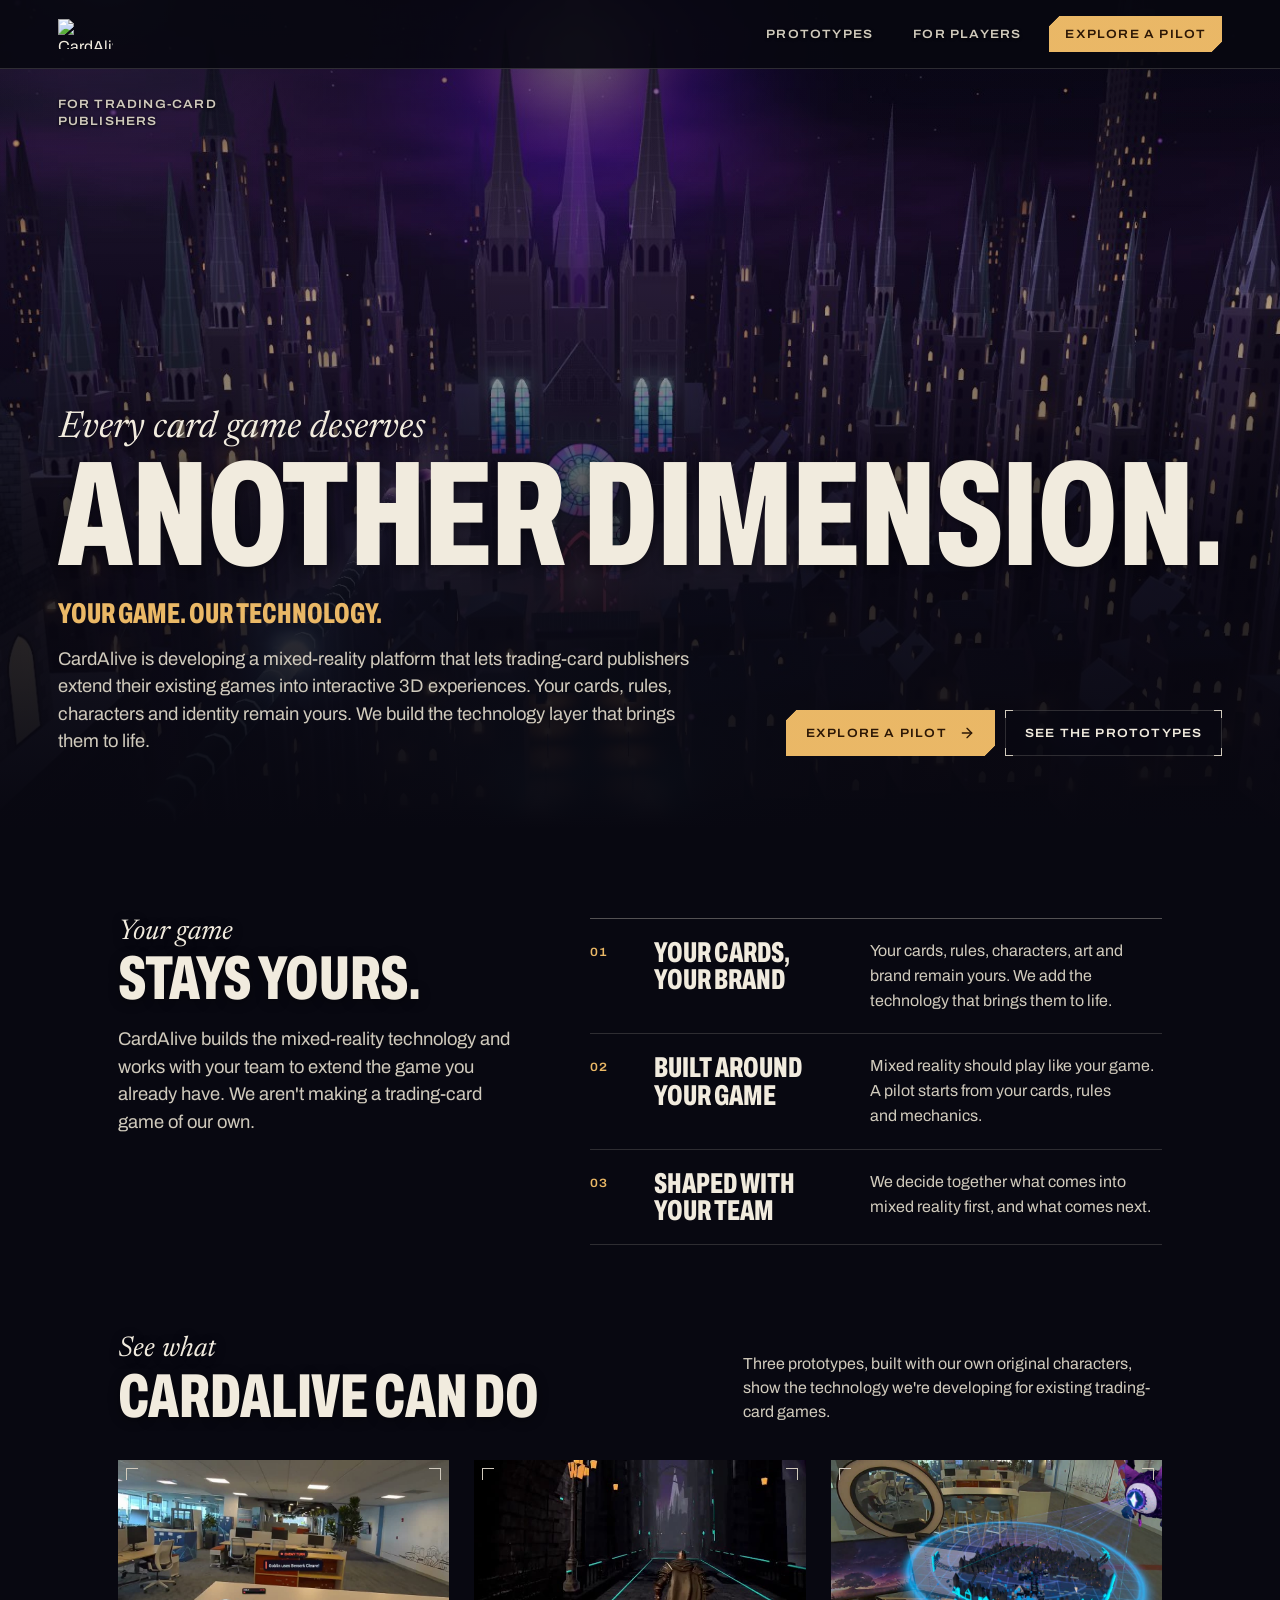
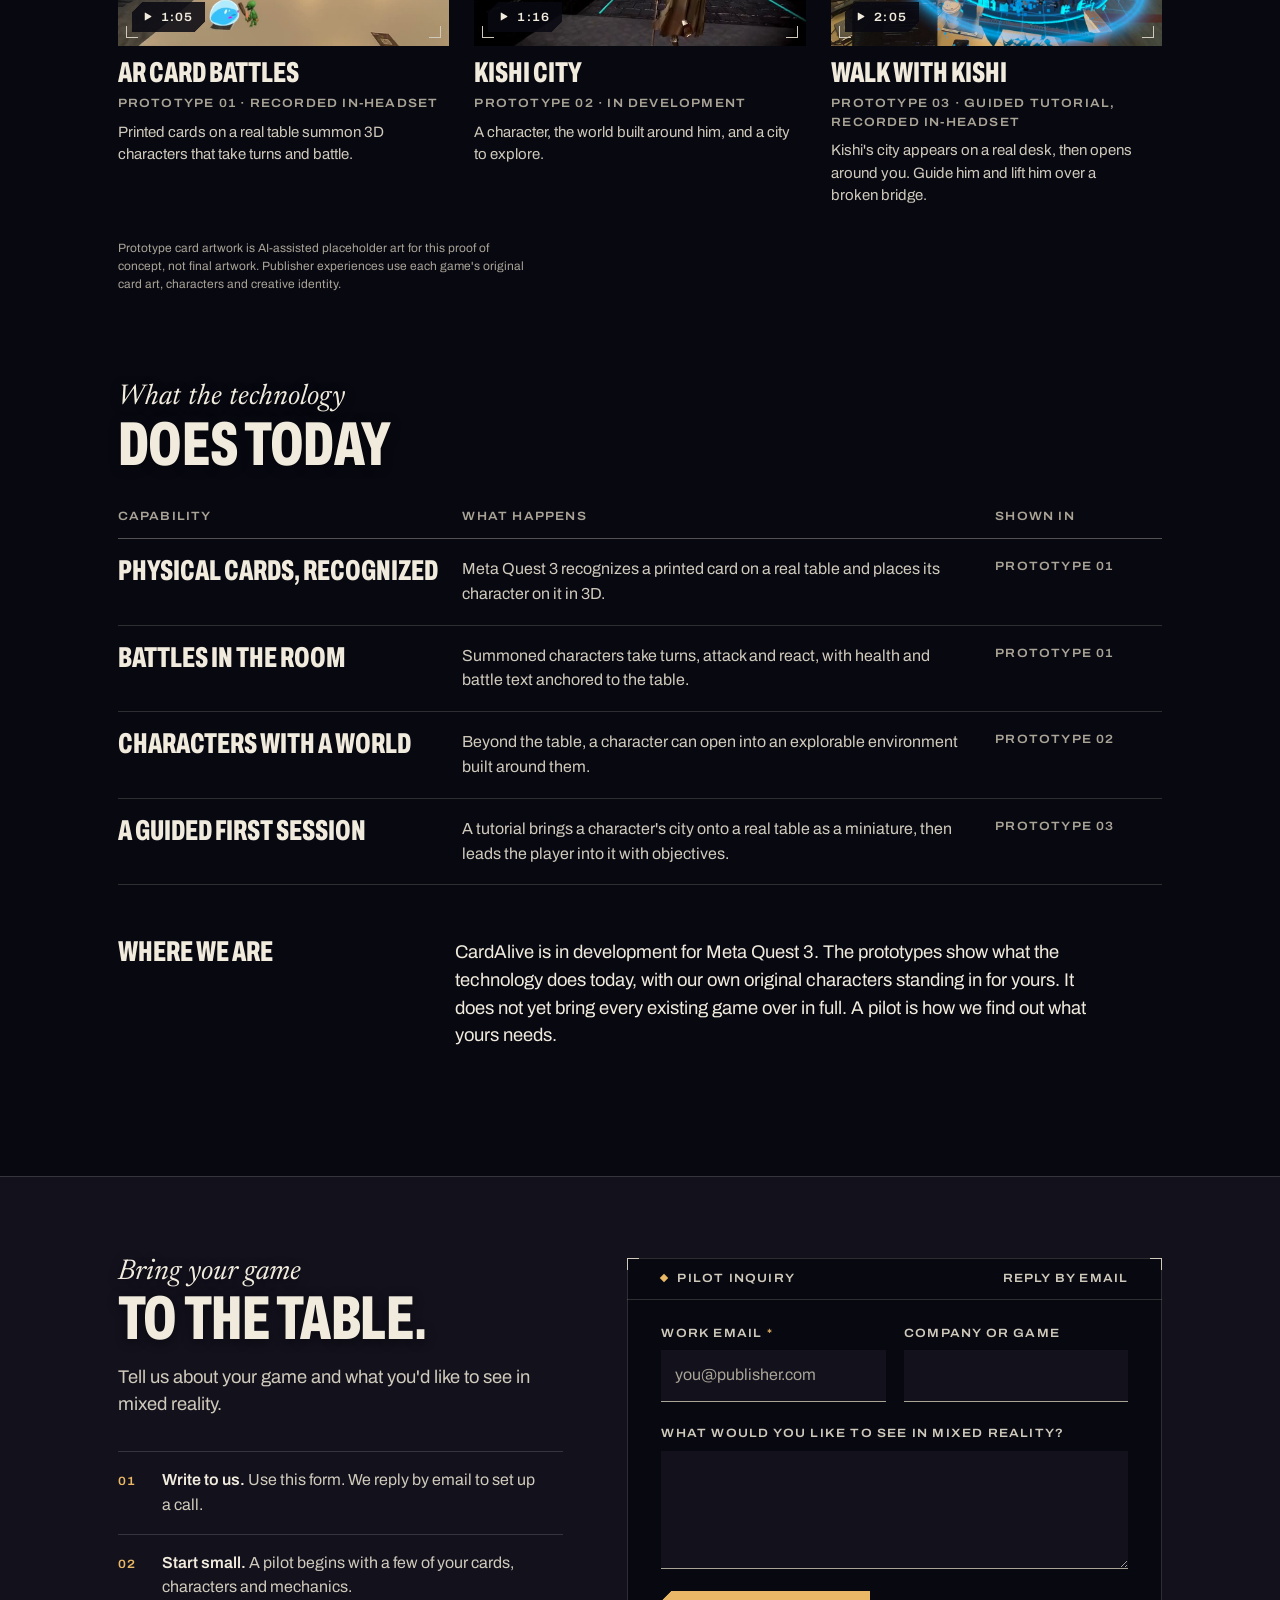
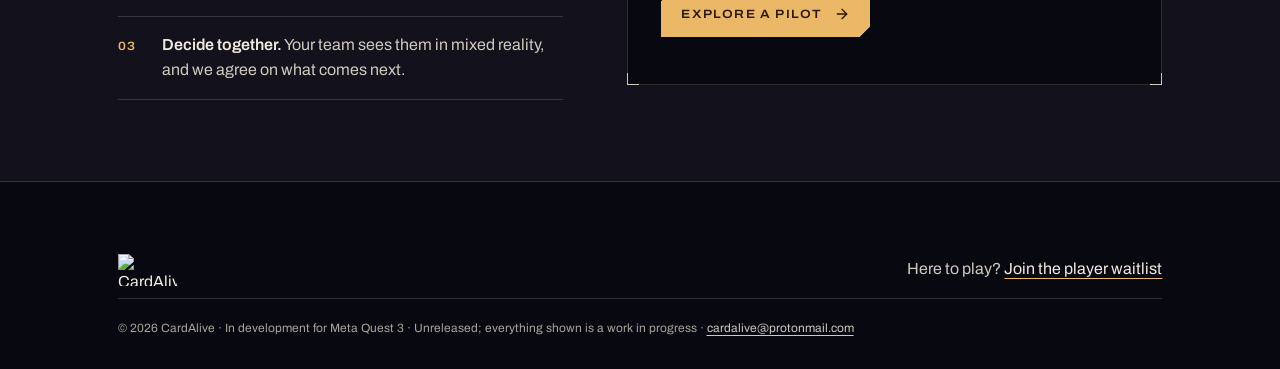
==== commit 402edb4f: "Add Prototype 03 and make the layout more compact Prototype 03, Walk with Kishi, joins the home page" ====
--- a/publishers/index.html
+++ b/publishers/index.html
@@ -48,9 +48,9 @@
     <section class="p-hero" aria-labelledby="p-title">
       <!-- A frame of the site's real-time web city (world.js), not in-engine footage -->
       <img class="p-hero__img" src="../assets/img/city-cathedral.jpg" width="1600" height="900" alt="" decoding="async" fetchpriority="high" />
-      <p class="p-hero__tags hud" aria-hidden="true"><span>For trading-card<br />publishers</span><span>Meta Quest 3<br />In development</span></p>
+      <p class="p-hero__tags hud" aria-hidden="true">For trading-card<br />publishers</p>
       <div class="p-hero__copy">
-        <h1 class="sig p-sig" id="p-title"><span class="sig__kick">Every card game deserves</span> <span class="sig__big" data-fit="0.22"><span>Another</span> <span>dimension.</span></span></h1>
+        <h1 class="sig p-sig" id="p-title"><span class="sig__kick">Every card game deserves</span> <span class="sig__big" data-fit="0.2"><span>Another</span> <span>dimension.</span></span></h1>
         <div class="p-hero__foot">
           <div>
             <p class="p-pitch">Your game. Our technology.</p>
@@ -88,10 +88,10 @@
     <section class="p-sec" id="prototypes" aria-labelledby="proto-title">
       <div class="p-sec__head">
         <h2 class="h2" id="proto-title"><em>See what</em> CardAlive can do</h2>
-        <p class="lede">Two prototypes, built with our own original characters, show the technology we're developing for existing trading-card games.</p>
+        <p class="lede">Three prototypes, built with our own original characters, show the technology we're developing for existing trading-card games.</p>
       </div>
       <div class="p-plates">
-        <article class="plate plate--lead">
+        <article class="plate">
           <button class="frame vframe" type="button" data-src="../assets/video/where-we-are-now.mp4" data-poster="../assets/video/where-we-are-now.jpg" aria-label="Play Prototype 01, AR Card Battles, 1 minute 5 seconds">
             <img src="../assets/img/prototype-01.jpg" width="960" height="540" alt="" loading="lazy" decoding="async" />
             <span class="chip" aria-hidden="true"><svg class="ico ico--fill"><use href="#i-play" /></svg>1:05</span>
@@ -109,6 +109,15 @@
           <p class="plate__meta">Prototype 02 &middot; in development</p>
           <p class="plate__text">A character, the world built around him, and a city to explore.</p>
         </article>
+        <article class="plate">
+          <button class="frame vframe" type="button" data-src="../assets/video/walk-with-kishi.mp4" data-poster="../assets/video/walk-with-kishi.jpg" aria-label="Play Prototype 03, Walk with Kishi, a guided tutorial, 2 minutes 5 seconds">
+            <img src="../assets/img/prototype-03.jpg" width="960" height="540" alt="" loading="lazy" decoding="async" />
+            <span class="chip" aria-hidden="true"><svg class="ico ico--fill"><use href="#i-play" /></svg>2:05</span>
+          </button>
+          <h3 class="h3 plate__title">Walk with Kishi</h3>
+          <p class="plate__meta">Prototype 03 &middot; guided tutorial, recorded in-headset</p>
+          <p class="plate__text">Kishi's city appears on a real desk, then opens around you. Guide him and lift him over a broken bridge.</p>
+        </article>
       </div>
       <p class="art-note">Prototype card artwork is AI-assisted placeholder art for this proof of concept, not final artwork. Publisher experiences use each game's original card art, characters and creative identity.</p>
     </section>
@@ -134,6 +143,11 @@
             <th scope="row">Characters with a world</th>
             <td>Beyond the table, a character can open into an explorable environment built around them.</td>
             <td>Prototype 02</td>
+          </tr>
+          <tr>
+            <th scope="row">A guided first session</th>
+            <td>A tutorial brings a character's city onto a real table as a miniature, then leads the player into it with objectives.</td>
+            <td>Prototype 03</td>
           </tr>
         </tbody>
       </table>
--- a/assets/css/style.css
+++ b/assets/css/style.css
@@ -28,22 +28,24 @@
   --gold-ink:  oklch(0.23 0.045 60);
   --err:       oklch(0.8 0.12 22);
 
-  /* Archivo carries everything: 62% wide for display caps, 100% for reading, 125% for HUD labels.
+  /* Archivo carries everything: 62% wide for display caps, 100% for reading, 112% (--wide) for HUD labels.
      Newsreader italic is the voice line that sits on top of a display line. */
   --font: 'Archivo', 'Segoe UI', system-ui, sans-serif;
   --serif: 'Newsreader', Georgia, 'Times New Roman', serif;
 
-  --fs-h2:    clamp(2.75rem, 1.2rem + 4.4vw, 6rem);
-  --fs-h3:    clamp(1.75rem, 1.1rem + 1.6vw, 2.75rem);
-  --fs-kick:  clamp(1.625rem, 0.9rem + 2.2vw, 3.5rem);
-  --fs-lede:  clamp(1.125rem, 1.02rem + 0.3vw, 1.3125rem);
-  --fs-body:  1.0625rem;
-  --fs-small: 0.9375rem;
-  --fs-fine:  13px;
+  --fs-h2:    clamp(2.25rem, 1rem + 3.6vw, 4.75rem);
+  --fs-h3:    clamp(1.375rem, 1rem + 1vw, 2rem);
+  --fs-kick:  clamp(1.375rem, 0.8rem + 1.9vw, 2.875rem);
+  --fs-lede:  clamp(1rem, 0.95rem + 0.25vw, 1.1875rem);
+  --fs-body:  1rem;
+  --fs-small: 0.875rem;
+  --fs-fine:  12px;
   --fs-hud:   12px;
+  --wide:     112%;     /* HUD labels, nav, buttons, chips, the rail */
+  --track:    0.1em;
 
   --gut: clamp(16px, 4.5vw, 72px);
-  --rail: 150px;
+  --rail: 140px;
   --cut: 7px;         /* chamfer on gold buttons and chips */
   --ease-out: cubic-bezier(0.16, 1, 0.3, 1);
   --ease-in: cubic-bezier(0.7, 0, 0.84, 0);
@@ -81,8 +83,8 @@
 
 /* HUD label: wide capitals, tabular figures */
 .hud {
-  font-family: var(--font); font-stretch: 125%; font-weight: 600; font-size: var(--fs-hud);
-  line-height: 1.4; letter-spacing: 0.14em; text-transform: uppercase; font-variant-numeric: tabular-nums;
+  font-family: var(--font); font-stretch: var(--wide); font-weight: 600; font-size: var(--fs-hud);
+  line-height: 1.4; letter-spacing: var(--track); text-transform: uppercase; font-variant-numeric: tabular-nums;
 }
 
 /* Corner brackets: anything that frames gets four L marks, drawn by its ::after.
@@ -158,16 +160,16 @@
    --------------------------------------------------------------- */
 .nav {
   position: fixed; top: 0; left: 0; right: 0; z-index: 50;
-  display: flex; align-items: center; gap: 32px;
-  padding: 20px var(--gut);
+  display: flex; align-items: center; gap: 28px;
+  padding: 16px var(--gut);
 }
 .nav::before { content: ''; position: absolute; inset: 0 0 -40px; z-index: -1; pointer-events: none; background: linear-gradient(180deg, oklch(0.1 0.02 285 / 0.75), transparent); }
 .nav__brand { display: inline-flex; }
-.nav__brand img { height: 34px; width: auto; }
-.nav__links { display: flex; align-items: center; gap: 28px; margin-left: auto; }
+.nav__brand img { height: 30px; width: auto; }
+.nav__links { display: flex; align-items: center; gap: 24px; margin-left: auto; }
 .nav__link {
   display: inline-flex; align-items: center; gap: 10px; padding: 10px 0;
-  font-stretch: 125%; font-weight: 600; font-size: var(--fs-hud); line-height: 1; letter-spacing: 0.14em; text-transform: uppercase;
+  font-stretch: var(--wide); font-weight: 600; font-size: var(--fs-hud); line-height: 1; letter-spacing: var(--track); text-transform: uppercase;
   text-decoration: none; color: var(--bone-2); text-shadow: 0 1px 3px rgb(0 0 0 / 0.8);
   transition: color 0.2s;
 }
@@ -180,8 +182,8 @@
 .nav__tools { display: flex; align-items: center; gap: 10px; }
 
 .tool {
-  position: relative; display: inline-flex; align-items: center; gap: 8px; height: 40px; padding: 0 14px;
-  font-stretch: 125%; font-weight: 600; font-size: var(--fs-hud); letter-spacing: 0.14em; text-transform: uppercase; color: var(--bone-2);
+  position: relative; display: inline-flex; align-items: center; gap: 8px; height: 36px; padding: 0 12px;
+  font-stretch: var(--wide); font-weight: 600; font-size: var(--fs-hud); letter-spacing: var(--track); text-transform: uppercase; color: var(--bone-2);
   background: oklch(0.14 0.02 285 / 0.55); box-shadow: inset 0 0 0 1px var(--line);
   --bl: 6px; --bi: 0;
   transition: color 0.2s, --bk 0.25s;
@@ -194,7 +196,7 @@
 
 /* The rail: a track with a gold marker that slides to the current scene */
 .rail { position: fixed; right: var(--gut); top: 50%; transform: translateY(-50%); z-index: 45; }
-.rail ol { --row: 38px; position: relative; list-style: none; padding-right: 16px; }
+.rail ol { --row: 34px; position: relative; list-style: none; padding-right: 16px; }
 .rail ol::before { content: ''; position: absolute; right: 0; top: 0; bottom: 0; width: 1px; background: var(--line-2); }
 .rail ol::after {
   content: ''; position: absolute; right: -1px; top: 0; width: 3px; height: var(--row); background: var(--gold);
@@ -202,31 +204,31 @@
 }
 .rail button {
   display: flex; align-items: center; justify-content: flex-end; gap: 12px; width: 100%; height: var(--row);
-  font-stretch: 125%; font-weight: 600; font-size: var(--fs-hud); line-height: 1; letter-spacing: 0.14em; text-transform: uppercase;
+  font-stretch: var(--wide); font-weight: 600; font-size: var(--fs-hud); line-height: 1; letter-spacing: var(--track); text-transform: uppercase;
   color: var(--bone-3); text-shadow: 0 1px 3px rgb(0 0 0 / 0.85);
   transition: color 0.25s;
 }
 .rail__t { font-stretch: 100%; letter-spacing: 0.1em; }
 .rail__n { min-width: 2.2ch; text-align: right; font-variant-numeric: tabular-nums; }
+/* only the current scene is named, until the rail is pointed at */
+.rail__t { opacity: 0; transform: translateX(6px); transition: opacity 0.3s ease, transform 0.3s var(--ease-out); }
+.rail li.is-here .rail__t, .rail:hover .rail__t, .rail:focus-within .rail__t { opacity: 1; transform: none; }
 .rail button:hover { color: var(--bone); }
 .rail li.is-here button { color: var(--bone); }
 .rail li.is-here .rail__n { color: var(--gold); }
 
 .readout {
-  position: fixed; right: var(--gut); bottom: 24px; z-index: 45; pointer-events: none;
-  display: flex; flex-direction: column; align-items: flex-end; gap: 3px; text-align: right;
-  font-stretch: 125%; font-weight: 600; font-size: var(--fs-hud); line-height: 1.35; letter-spacing: 0.12em; text-transform: uppercase;
+  position: fixed; right: var(--gut); bottom: 22px; z-index: 45; pointer-events: none; text-align: right;
+  font-stretch: var(--wide); font-weight: 600; font-size: var(--fs-hud); line-height: 1.35; letter-spacing: 0.06em;
   font-variant-numeric: tabular-nums; color: var(--bone-3); text-shadow: 0 1px 3px rgb(0 0 0 / 0.85);
 }
-.readout__k b { color: var(--gold); font-weight: 700; }
-.readout__name { color: var(--bone-2); }
-.readout__cam { margin-top: 6px; white-space: pre; letter-spacing: 0.06em; }
+.readout__cam { white-space: pre; }
 body.no-webgl .readout__cam { display: none; }
 
 .hint {
   position: fixed; left: 50%; bottom: 16px; z-index: 40; transform: translateX(-50%);
   display: flex; flex-direction: column; align-items: center; gap: 8px; pointer-events: none;
-  font-stretch: 125%; font-weight: 600; font-size: var(--fs-hud); line-height: 1; letter-spacing: 0.18em; text-transform: uppercase;
+  font-stretch: var(--wide); font-weight: 600; font-size: var(--fs-hud); line-height: 1; letter-spacing: var(--track); text-transform: uppercase;
   color: var(--bone-3); text-shadow: 0 1px 3px rgb(0 0 0 / 0.85);
   opacity: 0; transition: opacity 0.6s ease;
 }
@@ -244,8 +246,8 @@
    --------------------------------------------------------------- */
 .btn {
   position: relative; display: inline-flex; align-items: center; justify-content: center; gap: 12px;
-  min-height: 52px; padding: 0 24px;
-  font-family: var(--font); font-stretch: 125%; font-weight: 600; font-size: 13px; line-height: 1; letter-spacing: 0.12em; text-transform: uppercase;
+  min-height: 46px; padding: 0 20px;
+  font-family: var(--font); font-stretch: var(--wide); font-weight: 600; font-size: var(--fs-hud); line-height: 1; letter-spacing: var(--track); text-transform: uppercase;
   text-decoration: none; white-space: nowrap;
   transition: --fill 0.2s, --bk 0.25s, --bl 0.4s var(--ease-out), color 0.2s, transform 0.2s var(--ease-out);
 }
@@ -260,7 +262,7 @@
 .btn--line { --fill: oklch(0.14 0.02 285 / 0.6); background: var(--fill); box-shadow: inset 0 0 0 1px var(--line); color: var(--bone); --bk: var(--bone-2); --bl: 8px; }
 .btn--line:hover { --fill: oklch(0.14 0.02 285 / 0.85); --bk: var(--gold); --bl: 14px; }
 .btn__meta { font-weight: 500; color: var(--bone-3); }
-.btn--sm { min-height: 40px; padding: 0 18px; font-size: var(--fs-hud); }
+.btn--sm { min-height: 36px; padding: 0 16px; }
 .narrow-only { display: none; }
 
 .link-go { display: inline-flex; align-items: center; gap: 6px; color: var(--bone); font-weight: 600; text-decoration: underline; text-decoration-color: var(--gold); }
@@ -291,7 +293,7 @@
 .scene {
   position: absolute; inset: 0;
   display: flex; align-items: center;
-  padding: 96px calc(var(--gut) + var(--rail)) 72px var(--gut);
+  padding: 88px calc(var(--gut) + var(--rail)) 64px var(--gut);
   overflow-y: auto; overscroll-behavior: contain; scrollbar-width: none;
   visibility: hidden; pointer-events: none;
   transition: visibility 0s linear 0.6s;
@@ -322,12 +324,6 @@
 .is-still .scene.is-active .fx { transition-delay: 0s !important; transition-duration: 0.01s !important; }
 .is-still .band__track { animation: none !important; }
 
-/* Crosshair marks over the hero sky */
-.cross { position: absolute; left: var(--x); top: var(--y); width: 21px; height: 21px; pointer-events: none; }
-.cross::before, .cross::after { content: ''; position: absolute; background: oklch(0.94 0.018 85 / 0.5); }
-.cross::before { left: 0; right: 0; top: 10px; height: 1px; }
-.cross::after { top: 0; bottom: 0; left: 10px; width: 1px; }
-
 /* ---------------------------------------------------------------
    Video frames and chips (the publishers page uses these)
    --------------------------------------------------------------- */
@@ -335,8 +331,8 @@
 .frame img, .frame video { width: 100%; height: 100%; object-fit: cover; transition: transform 0.8s var(--ease-out); }
 .chip {
   position: absolute; left: 14px; bottom: 14px; z-index: 3;
-  display: inline-flex; align-items: center; gap: 8px; height: 34px; padding: 0 14px 0 12px;
-  font-stretch: 125%; font-weight: 600; font-size: var(--fs-hud); letter-spacing: 0.12em; font-variant-numeric: tabular-nums;
+  display: inline-flex; align-items: center; gap: 8px; height: 30px; padding: 0 12px 0 10px;
+  font-stretch: var(--wide); font-weight: 600; font-size: var(--fs-hud); letter-spacing: var(--track); font-variant-numeric: tabular-nums;
   --fill: oklch(0.14 0.02 285 / 0.85); color: var(--bone);
   transition: --fill 0.2s, color 0.2s;
 }
@@ -346,16 +342,16 @@
 .frame:hover .chip, .frame:focus-visible .chip, .plate:hover .chip { --fill: var(--gold); color: var(--gold-ink); }
 
 .plate { display: flex; flex-direction: column; align-items: stretch; text-align: left; color: var(--bone); }
-.plate__title { margin-top: 18px; }
-.plate__meta { margin-top: 8px; font-stretch: 125%; font-weight: 600; font-size: var(--fs-hud); letter-spacing: 0.14em; text-transform: uppercase; color: var(--bone-3); }
-.plate__text { margin-top: 8px; max-width: 36em; font-size: 16px; line-height: 1.5; color: var(--bone-2); }
+.plate__title { margin-top: 14px; }
+.plate__meta { margin-top: 8px; font-stretch: var(--wide); font-weight: 600; font-size: var(--fs-hud); letter-spacing: var(--track); text-transform: uppercase; color: var(--bone-3); }
+.plate__text { margin-top: 8px; max-width: 36em; font-size: 15px; line-height: 1.5; color: var(--bone-2); }
 .art-note { font-size: var(--fs-fine); line-height: 1.5; color: var(--bone-3); max-width: 34em; }
 
 /* ---------------------------------------------------------------
    I. Hero: a poster. HUD tags on top, the trailer in a viewfinder
    on the right, the signature line across the bottom.
    --------------------------------------------------------------- */
-.scene--hero { align-items: flex-end; padding-bottom: clamp(64px, 10vh, 110px); }
+.scene--hero { align-items: flex-end; padding-bottom: clamp(56px, 9vh, 96px); }
 .scene--hero::before {
   background:
     linear-gradient(0deg, oklch(0.12 0.02 285 / 0.92) 0%, oklch(0.12 0.02 285 / 0.7) 32%, transparent 64%),
@@ -365,13 +361,11 @@
 .hero { width: 100%; }
 
 .hero__tags {
-  position: absolute; top: 96px; left: var(--gut); right: calc(var(--gut) + var(--rail));
-  display: flex; justify-content: space-between; gap: 24px;
+  position: absolute; top: 88px; left: var(--gut);
   color: var(--bone-2); text-shadow: 0 1px 3px rgb(0 0 0 / 0.85);
 }
-.hero__tags > span:last-child { text-align: right; }
-
-.sig { margin-bottom: clamp(18px, 3vh, 30px); color: var(--bone); text-shadow: 0 2px 12px rgb(0 0 0 / 0.45); }
+
+.sig { margin-bottom: clamp(14px, 2.4vh, 24px); color: var(--bone); text-shadow: 0 2px 12px rgb(0 0 0 / 0.45); }
 .sig__kick { display: block; margin: 0 0 0.1em 0.04em; font: italic 400 var(--fs-kick)/1.05 var(--serif); }
 .sig__big {
   display: inline-block; white-space: nowrap;
@@ -379,16 +373,16 @@
 }
 .sig__big > span { display: inline-block; }
 
-.hero__foot { display: grid; grid-template-columns: minmax(0, 7fr) minmax(0, 5fr); gap: 20px 48px; align-items: end; }
-.hero__lede { max-width: 38em; font-size: var(--fs-lede); line-height: 1.5; color: var(--bone-2); text-shadow: 0 1px 3px rgb(0 0 0 / 0.6); }
+.hero__foot { display: grid; grid-template-columns: minmax(0, 7fr) minmax(0, 5fr); gap: 16px 40px; align-items: end; }
+.hero__lede { max-width: 34em; font-size: var(--fs-lede); line-height: 1.5; color: var(--bone-2); text-shadow: 0 1px 3px rgb(0 0 0 / 0.6); }
 .hero__lede strong { font-weight: 600; color: var(--bone); }
-.hero__cta { justify-self: end; display: flex; flex-direction: column; align-items: flex-end; gap: 14px; }
+.hero__cta { justify-self: end; display: flex; flex-direction: column; align-items: flex-end; gap: 12px; }
 .hero__actions { display: flex; flex-wrap: wrap; justify-content: flex-end; gap: 10px; }
 .hero__players { font-size: var(--fs-small); color: var(--bone-2); }
 .hero__players a { color: var(--bone); font-weight: 600; text-decoration-color: var(--gold); }
 .hero__players a:hover { color: var(--gold-hi); }
 
-.teaser { position: absolute; right: calc(var(--gut) + var(--rail)); top: clamp(140px, 24vh, 230px); width: clamp(240px, 19vw, 330px); display: block; text-align: left; }
+.teaser { position: absolute; right: calc(var(--gut) + var(--rail)); top: clamp(128px, 21vh, 200px); width: clamp(220px, 17vw, 300px); display: block; text-align: left; }
 .teaser__frame { position: relative; display: block; aspect-ratio: 16 / 9; padding: 6px; --bk: var(--bone-2); --bl: 12px; transition: --bk 0.25s, --bl 0.4s var(--ease-out); }
 .teaser__frame video { width: 100%; height: 100%; object-fit: cover; background: #000; }
 .teaser__bar { display: flex; justify-content: space-between; align-items: center; padding: 8px 6px 0; color: var(--bone-2); text-shadow: 0 1px 3px rgb(0 0 0 / 0.85); }
@@ -404,39 +398,37 @@
 }
 
 /* ---------------------------------------------------------------
-   II. Prototypes: two panels of unequal width
+   II. Prototypes: three panels of one size
    --------------------------------------------------------------- */
 .scene--demos::before { background: linear-gradient(180deg, oklch(0.12 0.02 285 / 0.74) 0%, oklch(0.12 0.02 285 / 0.88) 100%); }
 .demos {
-  width: min(1200px, 100%, 140vh); margin-inline: auto;
-  display: grid; grid-template-columns: minmax(0, 7fr) minmax(0, 5fr); column-gap: 18px; align-items: end;
-}
-.demos__title { grid-column: 1; margin-bottom: clamp(18px, 3.2vh, 30px); }
-.demos__lede { grid-column: 2; margin-bottom: clamp(18px, 3.2vh, 30px); max-width: 34em; font-size: var(--fs-body); color: var(--bone-2); }
+  width: min(1200px, 100%, 165vh); margin-inline: auto;
+  display: grid; grid-template-columns: repeat(3, minmax(0, 1fr)); column-gap: 14px; align-items: end;
+}
+.demos__title { grid-column: 1 / 3; margin-bottom: clamp(16px, 2.8vh, 26px); }
+.demos__lede { grid-column: 3; margin-bottom: clamp(16px, 2.8vh, 26px); max-width: 34em; font-size: var(--fs-small); color: var(--bone-2); }
 .demos .panel { grid-row: 2; }
-.demos .panel--lead { grid-column: 1; }
-.demos .panel:not(.panel--lead) { grid-column: 2; }
-.demos__pub { grid-column: 1; grid-row: 3; align-self: start; margin-top: 18px; font-size: var(--fs-small); color: var(--bone-2); }
-.demos .art-note { grid-column: 2; grid-row: 3; align-self: start; margin-top: 18px; }
+.demos__pub { grid-column: 1; grid-row: 3; align-self: start; margin-top: 16px; font-size: var(--fs-small); color: var(--bone-2); }
+.demos .art-note { grid-column: 2 / 4; grid-row: 3; align-self: start; margin-top: 16px; }
 
 .panel {
-  position: relative; isolation: isolate; display: block; overflow: hidden; width: 100%; height: clamp(240px, 44vh, 480px);
+  position: relative; isolation: isolate; display: block; overflow: hidden; width: 100%; height: clamp(230px, 42vh, 420px);
   text-align: left; color: var(--bone); background: #000; box-shadow: inset 0 0 0 1px var(--line);
-  --bk: var(--bone-2); --bl: 14px; --bi: 10px;
+  --bk: var(--bone-2); --bl: 12px; --bi: 8px;
   transition: --bk 0.25s, --bl 0.45s var(--ease-out);
 }
 .panel img { position: absolute; inset: 0; z-index: -2; width: 100%; height: 100%; object-fit: cover; filter: saturate(0.85) brightness(0.8); transition: transform 1.2s var(--ease-out), filter 0.6s; }
-.panel::before { content: ''; position: absolute; inset: 0; z-index: -1; background: linear-gradient(180deg, oklch(0.12 0.02 285 / 0.35) 0%, oklch(0.12 0.02 285 / 0) 28%, oklch(0.12 0.02 285 / 0.55) 58%, oklch(0.12 0.02 285 / 0.94) 100%); }
-.panel:hover, .panel:focus-visible { --bk: var(--gold); --bl: 28px; }
+.panel::before { content: ''; position: absolute; inset: 0; z-index: -1; background: linear-gradient(180deg, oklch(0.12 0.02 285 / 0.35) 0%, oklch(0.12 0.02 285 / 0) 24%, oklch(0.12 0.02 285 / 0.6) 52%, oklch(0.12 0.02 285 / 0.95) 100%); }
+.panel:hover, .panel:focus-visible { --bk: var(--gold); --bl: 24px; }
 .panel:hover img, .panel:focus-visible img { transform: scale(1.05); filter: none; }
-.panel__n { position: absolute; top: 18px; left: 22px; font-weight: 800; font-stretch: 62%; font-size: clamp(64px, 8vw, 150px); line-height: 0.8; color: transparent; -webkit-text-stroke: 1.5px oklch(0.94 0.018 85 / 0.8); }
-.panel__tag { position: absolute; top: 24px; right: 26px; color: var(--bone-2); text-shadow: 0 1px 3px rgb(0 0 0 / 0.85); }
-.panel__txt { position: absolute; left: 24px; right: 110px; bottom: 24px; display: flex; flex-direction: column; gap: 8px; }
-.panel__title { font-weight: 800; font-stretch: 62%; font-size: var(--fs-h3); line-height: 0.9; text-transform: uppercase; }
-.panel__text { max-width: 34em; font-size: 15px; line-height: 1.45; color: var(--bone-2); }
+.panel__n { position: absolute; top: 16px; left: 18px; font-weight: 800; font-stretch: 62%; font-size: clamp(44px, 4.6vw, 84px); line-height: 0.8; color: transparent; -webkit-text-stroke: 1.25px oklch(0.94 0.018 85 / 0.8); }
+.panel__txt { position: absolute; left: 18px; right: 18px; bottom: 18px; display: flex; flex-direction: column; gap: 6px; }
+.panel__tag { color: var(--bone-2); text-shadow: 0 1px 3px rgb(0 0 0 / 0.85); }
+.panel__title { font-weight: 800; font-stretch: 62%; font-size: var(--fs-h3); line-height: 0.92; text-transform: uppercase; }
+.panel__text { max-width: 34em; font-size: 14px; line-height: 1.45; color: var(--bone-2); }
 .panel__time {
-  position: absolute; right: 24px; bottom: 24px;
-  display: inline-flex; align-items: center; gap: 8px; height: 34px; padding: 0 14px 0 12px; letter-spacing: 0.12em;
+  position: absolute; top: 16px; right: 16px;
+  display: inline-flex; align-items: center; gap: 8px; height: 30px; padding: 0 12px 0 10px;
   --fill: oklch(0.14 0.02 285 / 0.85); color: var(--bone);
   transition: --fill 0.2s, color 0.2s;
 }
@@ -448,14 +440,16 @@
 .scene--wait { flex-direction: column; align-items: stretch; }
 .scene--wait::before { background: linear-gradient(90deg, oklch(0.12 0.02 285 / 0.82) 0%, oklch(0.12 0.02 285 / 0.5) 55%, oklch(0.12 0.02 285 / 0.7) 100%); }
 .scene.scene--wait > .band { margin: auto calc(-1 * (var(--gut) + var(--rail))) 0 calc(-1 * var(--gut)); }
-.scene.scene--wait > .wait { margin: clamp(28px, 6vh, 64px) auto auto; }
-
-.band { overflow: hidden; padding-block: 14px; border-block: 1px solid var(--line); background: oklch(0.12 0.02 285 / 0.35); }
+.scene.scene--wait > .wait { margin: clamp(24px, 5vh, 52px) auto auto; }
+
+/* The tagline is fitted to the content width (fit.js), so it rests whole on screen */
+.band { overflow: hidden; padding: 12px calc(var(--gut) + var(--rail)) 12px var(--gut); border-block: 1px solid var(--line); background: oklch(0.12 0.02 285 / 0.35); }
 .band__track {
-  display: flex; align-items: center; width: max-content;
-  font-weight: 800; font-stretch: 62%; font-size: clamp(40px, 6vw, 96px); line-height: 1; text-transform: uppercase;
-}
-.band__track > * { flex: none; margin-right: 0.45em; }
+  display: inline-flex; align-items: center; white-space: nowrap;
+  font-weight: 800; font-stretch: 62%; font-size: 4.5vw; line-height: 1; text-transform: uppercase;
+}
+.band__track > * { flex: none; }
+.band__track > * + * { margin-left: 0.45em; }
 .band__track span:nth-of-type(even) { color: transparent; -webkit-text-stroke: 1.5px var(--bone); }
 .band__track i { width: 0.3em; height: 0.3em; background: var(--gold); transform: rotate(45deg); }
 /* The band rides in with the scroll that brought you here, then rests: from the right going down the page, from the left coming back up */
@@ -466,23 +460,23 @@
 
 .wait {
   width: min(1160px, 100%);
-  display: grid; grid-template-columns: minmax(0, 6fr) minmax(320px, 5fr); gap: 32px clamp(32px, 5vw, 80px); align-items: end;
+  display: grid; grid-template-columns: minmax(0, 6fr) minmax(300px, 5fr); gap: 28px clamp(28px, 4.5vw, 72px); align-items: end;
 }
 .wait__h {
-  font-weight: 800; font-stretch: 62%; font-size: min(clamp(4rem, 1.2rem + 7.5vw, 9rem), 17vh); line-height: 0.86; text-transform: uppercase;
+  font-weight: 800; font-stretch: 62%; font-size: min(clamp(3rem, 1rem + 6vw, 7rem), 15vh); line-height: 0.86; text-transform: uppercase;
   color: var(--gold); text-shadow: 0 2px 12px rgb(0 0 0 / 0.45);
 }
-.wait__h em { font-size: min(0.36em, 46px); color: var(--bone); }
-
-.hudbox { position: relative; padding: 0 28px 26px; background: oklch(0.185 0.022 285 / 0.9); box-shadow: inset 0 0 0 1px var(--line); --bk: var(--bone-2); --bl: 12px; --bi: 0; }
-.hudbox__bar { display: flex; justify-content: space-between; gap: 16px; margin: 0 -28px 20px; padding: 13px 28px; border-bottom: 1px solid var(--line); color: var(--bone-2); }
+.wait__h em { font-size: min(0.42em, 44px); color: var(--bone); }
+
+.hudbox { position: relative; padding: 0 24px 22px; background: oklch(0.185 0.022 285 / 0.9); box-shadow: inset 0 0 0 1px var(--line); --bk: var(--bone-2); --bl: 12px; --bi: 0; }
+.hudbox__bar { display: flex; justify-content: space-between; gap: 16px; margin: 0 -24px 18px; padding: 12px 24px; border-bottom: 1px solid var(--line); color: var(--bone-2); }
 .hudbox__bar span { white-space: nowrap; }
 .hudbox__bar span:first-child { display: inline-flex; align-items: center; gap: 10px; }
 .hudbox__bar span:first-child::before { content: ''; width: 6px; height: 6px; background: var(--gold); transform: rotate(45deg); }
-.wait__text { margin-bottom: 20px; font-size: 16px; line-height: 1.5; color: var(--bone-2); }
-.wait__pub { margin-top: 18px; font-size: var(--fs-small); color: var(--bone-2); }
+.wait__text { margin-bottom: 16px; font-size: 15px; line-height: 1.5; color: var(--bone-2); }
+.wait__pub { margin-top: 16px; font-size: var(--fs-small); color: var(--bone-2); }
 .wait.is-sent .wait__text, .wait.is-sent .label { display: none; }
-.wait.is-sent .raven__status { font-size: 17px; }
+.wait.is-sent .raven__status { font-size: 16px; }
 
 /* ---------------------------------------------------------------
    IV. Contact
@@ -492,9 +486,9 @@
     linear-gradient(90deg, oklch(0.12 0.02 285 / 0.86) 0%, oklch(0.12 0.02 285 / 0.55) 40%, transparent 70%),
     linear-gradient(0deg, oklch(0.12 0.02 285 / 0.6) 0%, transparent 30%);
 }
-.contact { width: min(640px, 100%); }
-.contact .lede { margin-top: 20px; }
-.mail { margin-top: 32px; }
+.contact { width: min(600px, 100%); }
+.contact .lede { margin-top: 16px; }
+.mail { margin-top: 26px; }
 .scene--contact .fine { position: absolute; left: var(--gut); right: calc(var(--gut) + var(--rail)); bottom: 24px; }
 
 /* The email field, shared by the waitlist and the contact form: an underline, a chamfered send */
@@ -505,13 +499,13 @@
 }
 .field:focus-within { border-bottom-color: var(--gold); box-shadow: inset 0 -1px 0 var(--gold); }
 .field__input {
-  flex: 1; min-width: 0; height: 56px; padding: 0 14px; border: 0; outline: none; background: transparent;
-  font-family: var(--font); font-size: 18px; color: var(--bone);
+  flex: 1; min-width: 0; height: 50px; padding: 0 14px; border: 0; outline: none; background: transparent;
+  font-family: var(--font); font-size: 17px; color: var(--bone);
 }
 .field__input::placeholder { color: var(--bone-3); }
 .field__send {
-  flex: none; height: 40px; margin-right: 8px; padding: 0 18px; white-space: nowrap;
-  font-stretch: 125%; font-weight: 600; font-size: var(--fs-hud); letter-spacing: 0.12em; text-transform: uppercase;
+  flex: none; height: 36px; margin-right: 7px; padding: 0 16px; white-space: nowrap;
+  font-stretch: var(--wide); font-weight: 600; font-size: var(--fs-hud); letter-spacing: var(--track); text-transform: uppercase;
   --fill: var(--gold); color: var(--gold-ink);
   transition: --fill 0.2s;
 }
@@ -537,7 +531,7 @@
 .reel__cap { padding: 14px 18px 16px; font-size: var(--fs-small); color: var(--bone-2); }
 .reel__close {
   position: absolute; top: -56px; right: -8px; height: 44px; padding: 0 8px; display: inline-flex; align-items: center; gap: 8px;
-  font-stretch: 125%; font-weight: 600; font-size: var(--fs-hud); letter-spacing: 0.14em; text-transform: uppercase;
+  font-stretch: var(--wide); font-weight: 600; font-size: var(--fs-hud); letter-spacing: var(--track); text-transform: uppercase;
   color: var(--bone-2); transition: color 0.2s;
 }
 .reel__close:hover { color: var(--bone); }
@@ -552,12 +546,13 @@
   .nav__link--wide, .readout { display: none; }
 }
 @media (max-width: 860px) {
-  .demos { grid-template-columns: minmax(0, 1fr); width: min(560px, 100%); }
-  .demos__title, .demos__lede, .demos .panel, .demos .panel:not(.panel--lead), .demos__pub, .demos .art-note { grid-column: 1; grid-row: auto; }
-  .demos__title { margin-bottom: 14px; }
-  .demos .panel { height: auto; aspect-ratio: 4 / 3; }
-  .demos .panel + .panel { margin-top: 14px; }
-  .demos .art-note { margin-top: 12px; }
+  .demos { width: min(720px, 100%); }
+  .demos__title, .demos__lede, .demos__pub, .demos .art-note { grid-column: 1 / -1; }
+  .demos__title { grid-row: 1; margin-bottom: 12px; }
+  .demos__lede { grid-row: 2; }
+  .demos .panel { grid-row: 3; height: clamp(240px, 36vh, 400px); }
+  .demos__pub { grid-row: 4; }
+  .demos .art-note { grid-row: 5; margin-top: 10px; }
   .wait { grid-template-columns: minmax(0, 1fr); max-width: 520px; gap: 24px; }
   .hero__foot { grid-template-columns: minmax(0, 1fr); }
   .hero__cta { justify-self: start; align-items: flex-start; }
@@ -567,8 +562,8 @@
   :root { --rail: 30px; }
   .hud-frame { inset: 6px; --bl: 12px; }
   body.is-flying .hud-frame { inset: 10px; }
-  .nav { gap: 16px; padding: 14px 16px; }
-  .nav__brand img { height: 26px; }
+  .nav { gap: 16px; padding: 12px 16px; }
+  .nav__brand img { height: 24px; }
   .nav__links { gap: 16px; }
   .sound__label, .motion__label { display: none; }
   .tool { padding: 0 11px; }
@@ -576,27 +571,35 @@
   .narrow-only { display: inline; }
   .rail { right: 6px; }
   .rail ol { --row: 30px; padding-right: 8px; }
-  .scene { padding-top: 84px; padding-bottom: 64px; }
-  .scene--hero { padding-bottom: 84px; }
+  .scene { padding-top: 76px; padding-bottom: 56px; }
+  .scene--hero { padding-bottom: 76px; }
   .scene--hero::before { background: linear-gradient(0deg, oklch(0.12 0.02 285 / 0.92) 0%, oklch(0.12 0.02 285 / 0.72) 55%, oklch(0.12 0.02 285 / 0.2) 90%); }
-  .hero__tags { top: 80px; }
-  .hero__tags > span:last-child, .cross { display: none; }
+  .hero__tags { display: none; }
   .panel__tag, .hudbox__bar { font-stretch: 100%; }
+  .demos { grid-template-columns: minmax(0, 1fr); }
+  .demos .panel, .demos__title, .demos__lede, .demos__pub, .demos .art-note { grid-column: 1; grid-row: auto; }
+  .demos .panel { height: auto; aspect-ratio: 16 / 10; }
+  .demos .panel + .panel { margin-top: 12px; }
+  .band__track { flex-direction: column; align-items: flex-start; }
+  .band__track i { display: none; }
+  .band__track > * + * { margin-left: 0; }
   .sig__big > span { display: block; }
   .hero__cta, .hero__actions { width: 100%; align-items: stretch; }
   .hero__actions { flex-direction: column; }
-  .panel__txt { right: 24px; bottom: 70px; }
   .scene--contact::before { background: linear-gradient(0deg, oklch(0.12 0.02 285 / 0.9) 0%, oklch(0.12 0.02 285 / 0.6) 60%, oklch(0.12 0.02 285 / 0.3) 100%); }
   .scene--contact .fine { position: static; margin-top: 32px; }
   .scene--contact { flex-direction: column; align-items: stretch; }
-  .hudbox { padding: 0 20px 22px; }
-  .hudbox__bar { margin-inline: -20px; padding-inline: 20px; }
+  .hudbox { padding: 0 18px 20px; }
+  .hudbox__bar { margin-inline: -18px; padding-inline: 18px; }
   .field__send { padding: 0 14px; }
 }
 @media (max-height: 800px) and (min-width: 641px) {
-  .scene { padding-top: 84px; padding-bottom: 48px; }
-  .scene--hero { padding-bottom: 60px; }
-  .hero__tags { top: 84px; }
+  .scene { padding-top: 80px; padding-bottom: 44px; }
+  .scene--hero { padding-bottom: 56px; }
+  .hero__tags { top: 80px; }
+}
+@media (max-height: 640px) {
+  .hero__tags { display: none; }
 }
 
 /* Reduced motion (the nav toggle): no flights, no sweeps, no drift. Scenes still fade, they do not move. */
--- a/assets/css/publishers.css
+++ b/assets/css/publishers.css
@@ -15,7 +15,7 @@
 main, .p-foot { position: relative; z-index: 5; }
 
 /* Hero: the cathedral frame, HUD tags on top, the signature line across the bottom */
-.p-hero { position: relative; isolation: isolate; min-height: min(94vh, 940px); display: flex; align-items: flex-end; padding: 160px var(--gut) clamp(56px, 9vh, 104px); overflow: hidden; }
+.p-hero { position: relative; isolation: isolate; min-height: min(92vh, 900px); display: flex; align-items: flex-end; padding: 140px var(--gut) clamp(48px, 8vh, 88px); overflow: hidden; }
 .p-hero__img { position: absolute; inset: 0; z-index: -2; width: 100%; height: 100%; object-fit: cover; object-position: 62% 40%; }
 .p-hero::before {
   content: ''; position: absolute; inset: 0; z-index: -1;
@@ -24,33 +24,32 @@
     linear-gradient(180deg, oklch(0.12 0.02 285 / 0.55) 0%, transparent 30%);
 }
 .p-hero__tags {
-  position: absolute; top: 104px; left: var(--gut); right: var(--gut);
-  display: flex; justify-content: space-between; gap: 24px; color: var(--bone-2); text-shadow: 0 1px 3px rgb(0 0 0 / 0.85);
+  position: absolute; top: 96px; left: var(--gut);
+  color: var(--bone-2); text-shadow: 0 1px 3px rgb(0 0 0 / 0.85);
 }
-.p-hero__tags > span:last-child { text-align: right; }
 .p-hero__copy { width: 100%; }
-.p-hero__foot { display: grid; grid-template-columns: minmax(0, 7fr) minmax(0, 5fr); gap: 24px 48px; align-items: end; }
+.p-hero__foot { display: grid; grid-template-columns: minmax(0, 7fr) minmax(0, 5fr); gap: 20px 40px; align-items: end; }
 .p-pitch { font-weight: 800; font-stretch: 62%; font-size: var(--fs-h3); line-height: 0.95; text-transform: uppercase; color: var(--gold); }
 .p-hero .lede { margin-top: clamp(12px, 2vh, 18px); }
 .p-actions { display: flex; flex-wrap: wrap; justify-content: flex-end; gap: 10px; }
 
 /* Sections */
-.p-sec { width: min(1160px, 100%); margin: 0 auto; padding: clamp(80px, 12vh, 140px) var(--gut) 0; }
+.p-sec { width: min(1160px, 100%); margin: 0 auto; padding: clamp(72px, 10vh, 120px) var(--gut) 0; }
 .p-sec__head { display: grid; grid-template-columns: minmax(0, 7fr) minmax(0, 5fr); column-gap: clamp(24px, 3vw, 48px); align-items: end; margin-bottom: clamp(28px, 4vh, 40px); }
 .p-sec__head .lede { font-size: var(--fs-body); }
 
 .p-own { display: grid; grid-template-columns: minmax(0, 5fr) minmax(0, 7fr); column-gap: clamp(32px, 5vw, 80px); align-items: start; }
 .p-own__head .lede { margin-top: 20px; }
 .p-terms { counter-reset: term; border-top: 1px solid var(--line-2); }
-.p-terms__row { counter-increment: term; display: grid; grid-template-columns: 44px minmax(0, 2fr) minmax(0, 3fr); gap: 20px; padding: 24px 0; border-bottom: 1px solid var(--line); }
+.p-terms__row { counter-increment: term; display: grid; grid-template-columns: 44px minmax(0, 2fr) minmax(0, 3fr); gap: 20px; padding: 20px 0; border-bottom: 1px solid var(--line); }
 .p-terms__row::before {
   content: counter(term, decimal-leading-zero); padding-top: 4px;
-  font-stretch: 125%; font-weight: 600; font-size: var(--fs-hud); letter-spacing: 0.14em; color: var(--gold); font-variant-numeric: tabular-nums;
+  font-stretch: var(--wide); font-weight: 600; font-size: var(--fs-hud); letter-spacing: var(--track); color: var(--gold); font-variant-numeric: tabular-nums;
 }
-.p-terms dt { font-weight: 800; font-stretch: 62%; font-size: clamp(1.5rem, 1.1rem + 1vw, 2.125rem); line-height: 0.95; text-transform: uppercase; }
+.p-terms dt { font-weight: 800; font-stretch: 62%; font-size: var(--fs-h3); line-height: 0.95; text-transform: uppercase; }
 .p-terms dd { color: var(--bone-2); }
 
-.p-plates { display: grid; grid-template-columns: minmax(0, 7fr) minmax(0, 5fr); column-gap: clamp(24px, 3vw, 48px); align-items: start; }
+.p-plates { display: grid; grid-template-columns: repeat(3, minmax(0, 1fr)); column-gap: clamp(16px, 2vw, 28px); align-items: start; }
 .p-plates .frame { border: 0; cursor: pointer; }
 .vframe--live { display: block; width: 100%; aspect-ratio: 16 / 9; border: 0; background: #000; }
 #prototypes .art-note { margin-top: clamp(24px, 3.6vh, 36px); }
@@ -59,27 +58,27 @@
 .p-table { width: 100%; margin-top: clamp(28px, 4vh, 40px); border-collapse: collapse; text-align: left; }
 .p-table thead th {
   padding: 0 24px 12px 0; border-bottom: 1px solid var(--line-2);
-  font-stretch: 125%; font-weight: 600; font-size: var(--fs-hud); letter-spacing: 0.14em; text-transform: uppercase; color: var(--bone-3);
+  font-stretch: var(--wide); font-weight: 600; font-size: var(--fs-hud); letter-spacing: var(--track); text-transform: uppercase; color: var(--bone-3);
 }
-.p-table tbody th, .p-table td { padding: 22px 24px 22px 0; vertical-align: top; border-bottom: 1px solid var(--line); }
-.p-table tbody th { width: 30%; font-weight: 800; font-stretch: 62%; font-size: clamp(1.5rem, 1.1rem + 1vw, 2.125rem); line-height: 0.95; text-transform: uppercase; }
+.p-table tbody th, .p-table td { padding: 18px 24px 18px 0; vertical-align: top; border-bottom: 1px solid var(--line); }
+.p-table tbody th { width: 33%; font-weight: 800; font-stretch: 62%; font-size: var(--fs-h3); line-height: 0.95; text-transform: uppercase; }
 .p-table td { color: var(--bone-2); }
 .p-table td:last-child {
   width: 16%; padding-right: 0; white-space: nowrap;
-  font-stretch: 125%; font-weight: 600; font-size: var(--fs-hud); letter-spacing: 0.14em; text-transform: uppercase; color: var(--bone-3);
+  font-stretch: var(--wide); font-weight: 600; font-size: var(--fs-hud); letter-spacing: var(--track); text-transform: uppercase; color: var(--bone-3);
 }
 .p-where { display: grid; grid-template-columns: minmax(0, 30%) minmax(0, 1fr); gap: 24px; margin-top: clamp(40px, 6vh, 64px); }
-.p-where p { max-width: 40em; font-size: var(--fs-lede); line-height: 1.5; color: var(--bone); }
+.p-where p { max-width: 36em; font-size: var(--fs-lede); line-height: 1.5; color: var(--bone); }
 
 /* Pilot: a raised band with the form */
 .p-pilot { margin-top: clamp(96px, 14vh, 160px); background: var(--night-2); border-block: 1px solid var(--line); }
-.p-pilot__inner { width: min(1160px, 100%); margin: 0 auto; padding: clamp(64px, 10vh, 112px) var(--gut); display: grid; grid-template-columns: minmax(0, 5fr) minmax(0, 6fr); gap: clamp(32px, 5vw, 80px); align-items: start; }
+.p-pilot__inner { width: min(1160px, 100%); margin: 0 auto; padding: clamp(56px, 9vh, 96px) var(--gut); display: grid; grid-template-columns: minmax(0, 5fr) minmax(0, 6fr); gap: clamp(32px, 5vw, 80px); align-items: start; }
 .p-pilot .lede { margin-top: 18px; }
 .p-steps { list-style: none; counter-reset: step; margin-top: 32px; border-top: 1px solid var(--line); }
 .p-steps li { counter-increment: step; display: grid; grid-template-columns: 44px minmax(0, 1fr); padding: 16px 0; border-bottom: 1px solid var(--line); color: var(--bone-2); }
 .p-steps li::before {
   content: counter(step, decimal-leading-zero); padding-top: 4px;
-  font-stretch: 125%; font-weight: 600; font-size: var(--fs-hud); letter-spacing: 0.14em; color: var(--gold); font-variant-numeric: tabular-nums;
+  font-stretch: var(--wide); font-weight: 600; font-size: var(--fs-hud); letter-spacing: var(--track); color: var(--gold); font-variant-numeric: tabular-nums;
 }
 .p-steps b { color: var(--bone); font-weight: 600; }
 
@@ -88,7 +87,7 @@
 .pilot__fields { display: grid; grid-template-columns: 1fr 1fr; gap: 22px 18px; }
 .pilot__field { display: flex; flex-direction: column; gap: 8px; }
 .pilot__field--wide { grid-column: 1 / -1; }
-.pilot__field > span { font-stretch: 125%; font-weight: 600; font-size: var(--fs-hud); letter-spacing: 0.14em; text-transform: uppercase; color: var(--bone-2); }
+.pilot__field > span { font-stretch: var(--wide); font-weight: 600; font-size: var(--fs-hud); letter-spacing: var(--track); text-transform: uppercase; color: var(--bone-2); }
 .pilot__field b { color: var(--gold); font-weight: 600; }
 .pilot__input {
   width: 100%; min-height: 52px; padding: 14px; border: 0; border-bottom: 1px solid var(--bone-3); background: var(--night-2); outline: none;
@@ -119,7 +118,7 @@
   .p-hero__foot, .p-sec__head, .p-plates { grid-template-columns: minmax(0, 1fr); }
   .p-actions { justify-content: flex-start; }
   .p-sec__head .lede { margin-top: 14px; }
-  .p-plates .plate + .plate { margin-top: 32px; }
+  .p-plates .plate + .plate { margin-top: 28px; }
   .p-where { grid-template-columns: minmax(0, 1fr); gap: 10px; }
   .p-table thead { position: absolute; width: 1px; height: 1px; overflow: hidden; clip: rect(0 0 0 0); }
   .p-table, .p-table tbody, .p-table tr, .p-table tbody th, .p-table td { display: block; width: auto; }
@@ -129,9 +128,8 @@
   .p-table td:last-child { width: auto; }
 }
 @media (max-width: 640px) {
-  .p-hero { min-height: 90vh; padding-top: 130px; }
-  .p-hero__tags { top: 84px; }
-  .p-hero__tags > span:last-child { display: none; }
+  .p-hero { min-height: 88vh; padding-top: 120px; }
+  .p-hero__tags { top: 80px; }
   .p-hero::before { background: linear-gradient(0deg, var(--night) 0%, oklch(0.12 0.02 285 / 0.85) 50%, oklch(0.12 0.02 285 / 0.35) 100%); }
   .p-sig .sig__big > span { display: block; }
   .p-actions .btn { flex: 1 1 100%; }
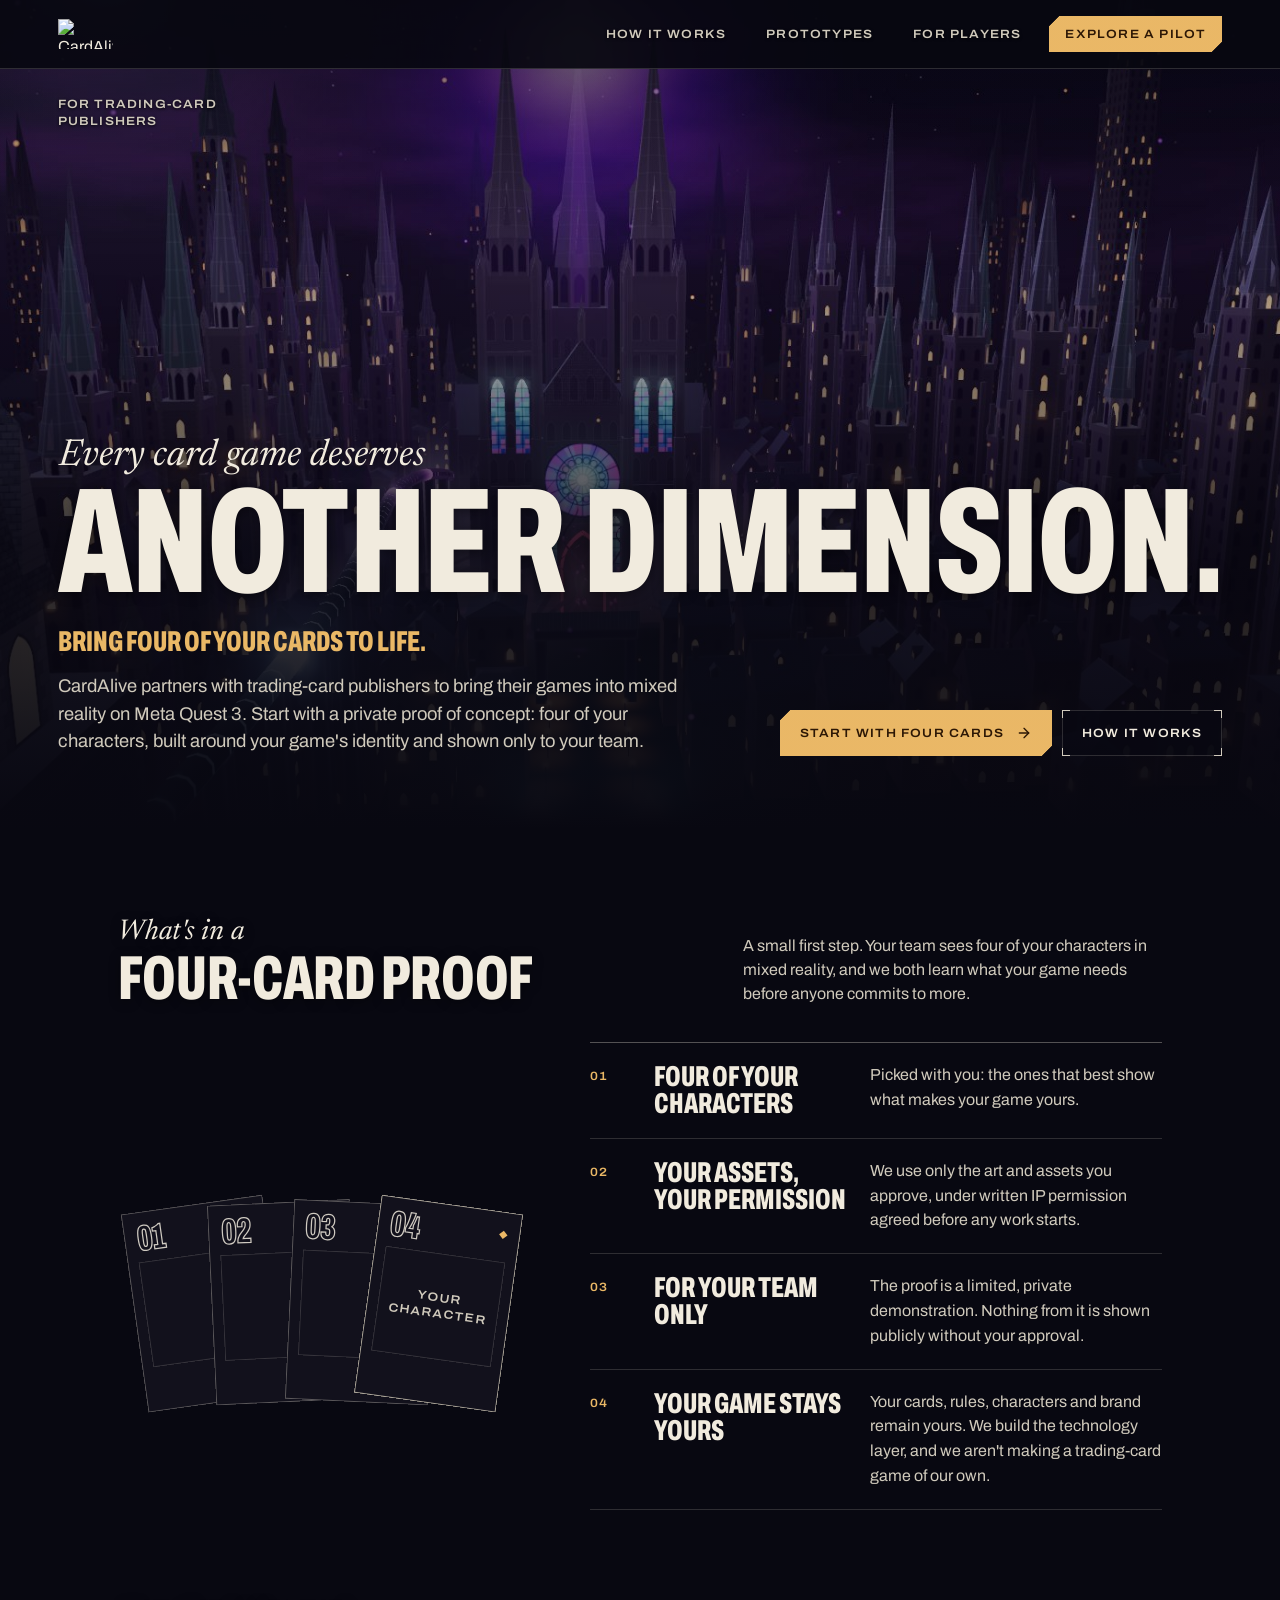
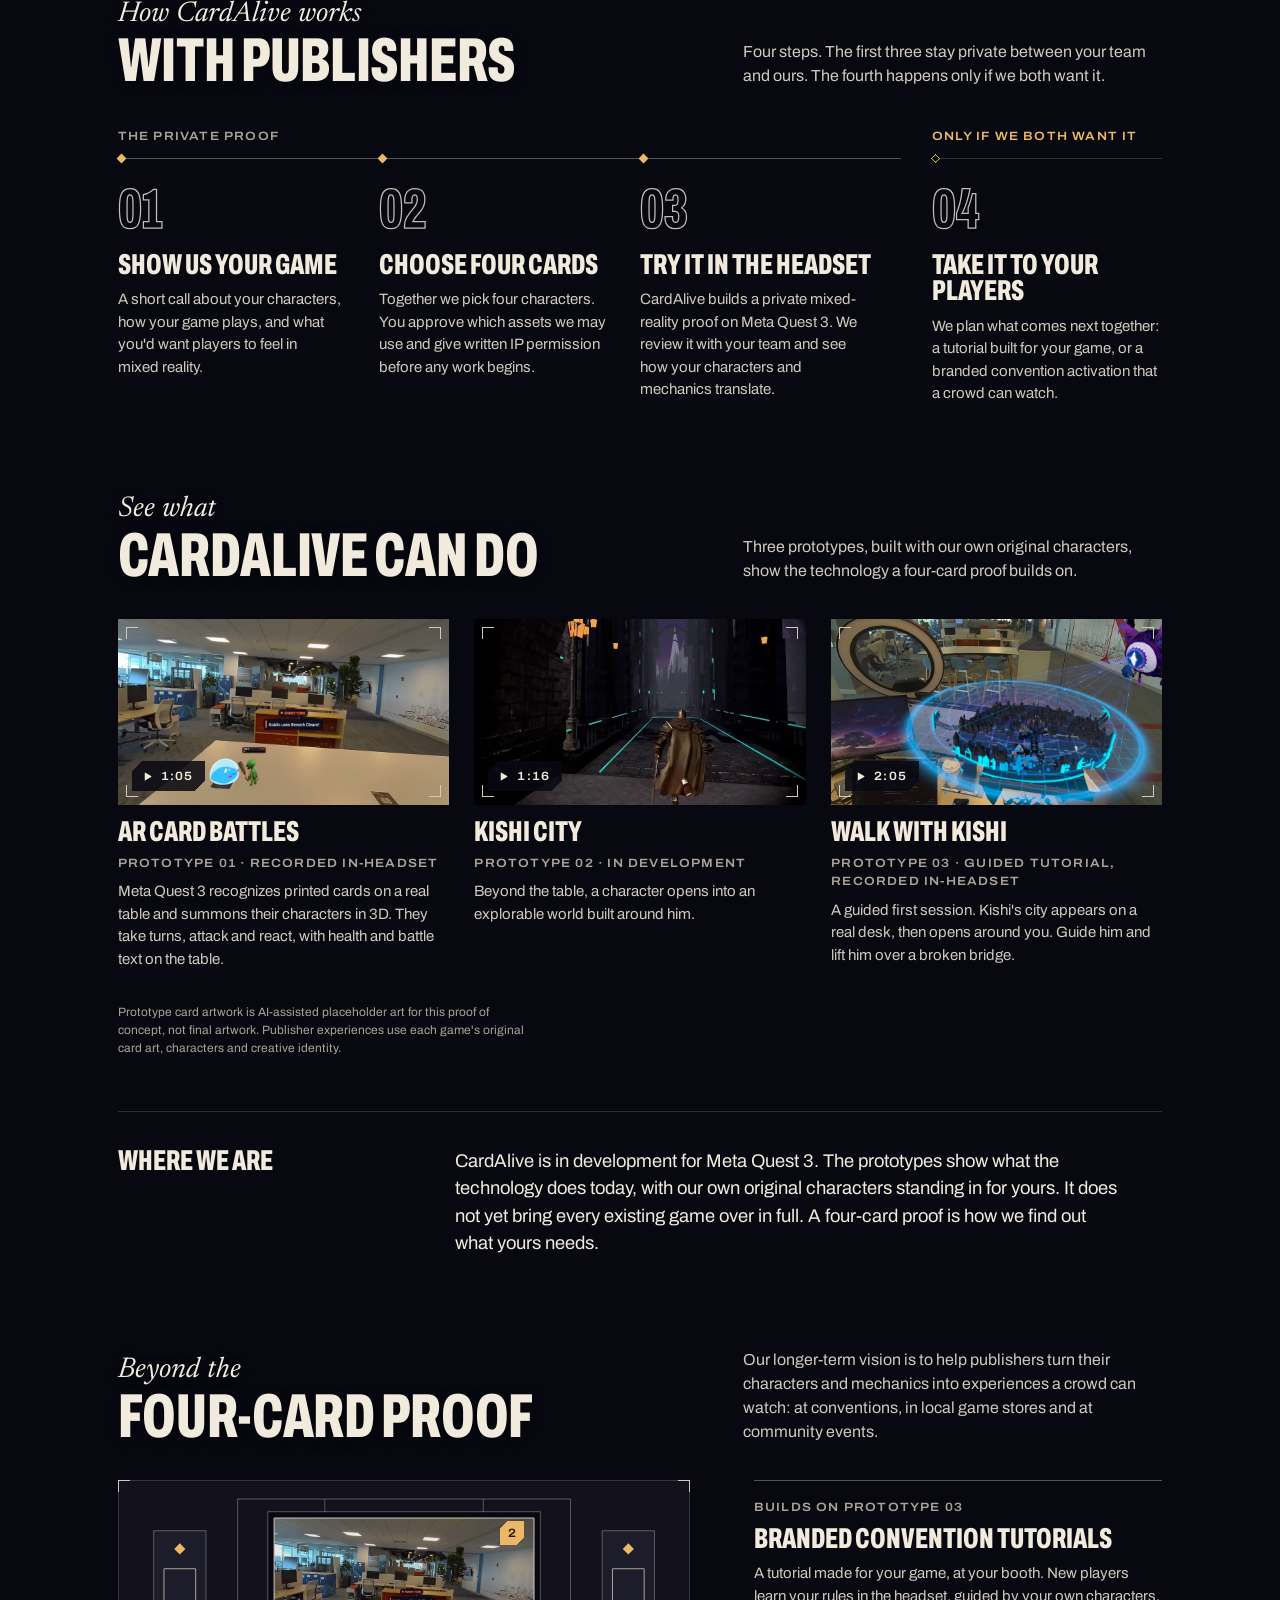
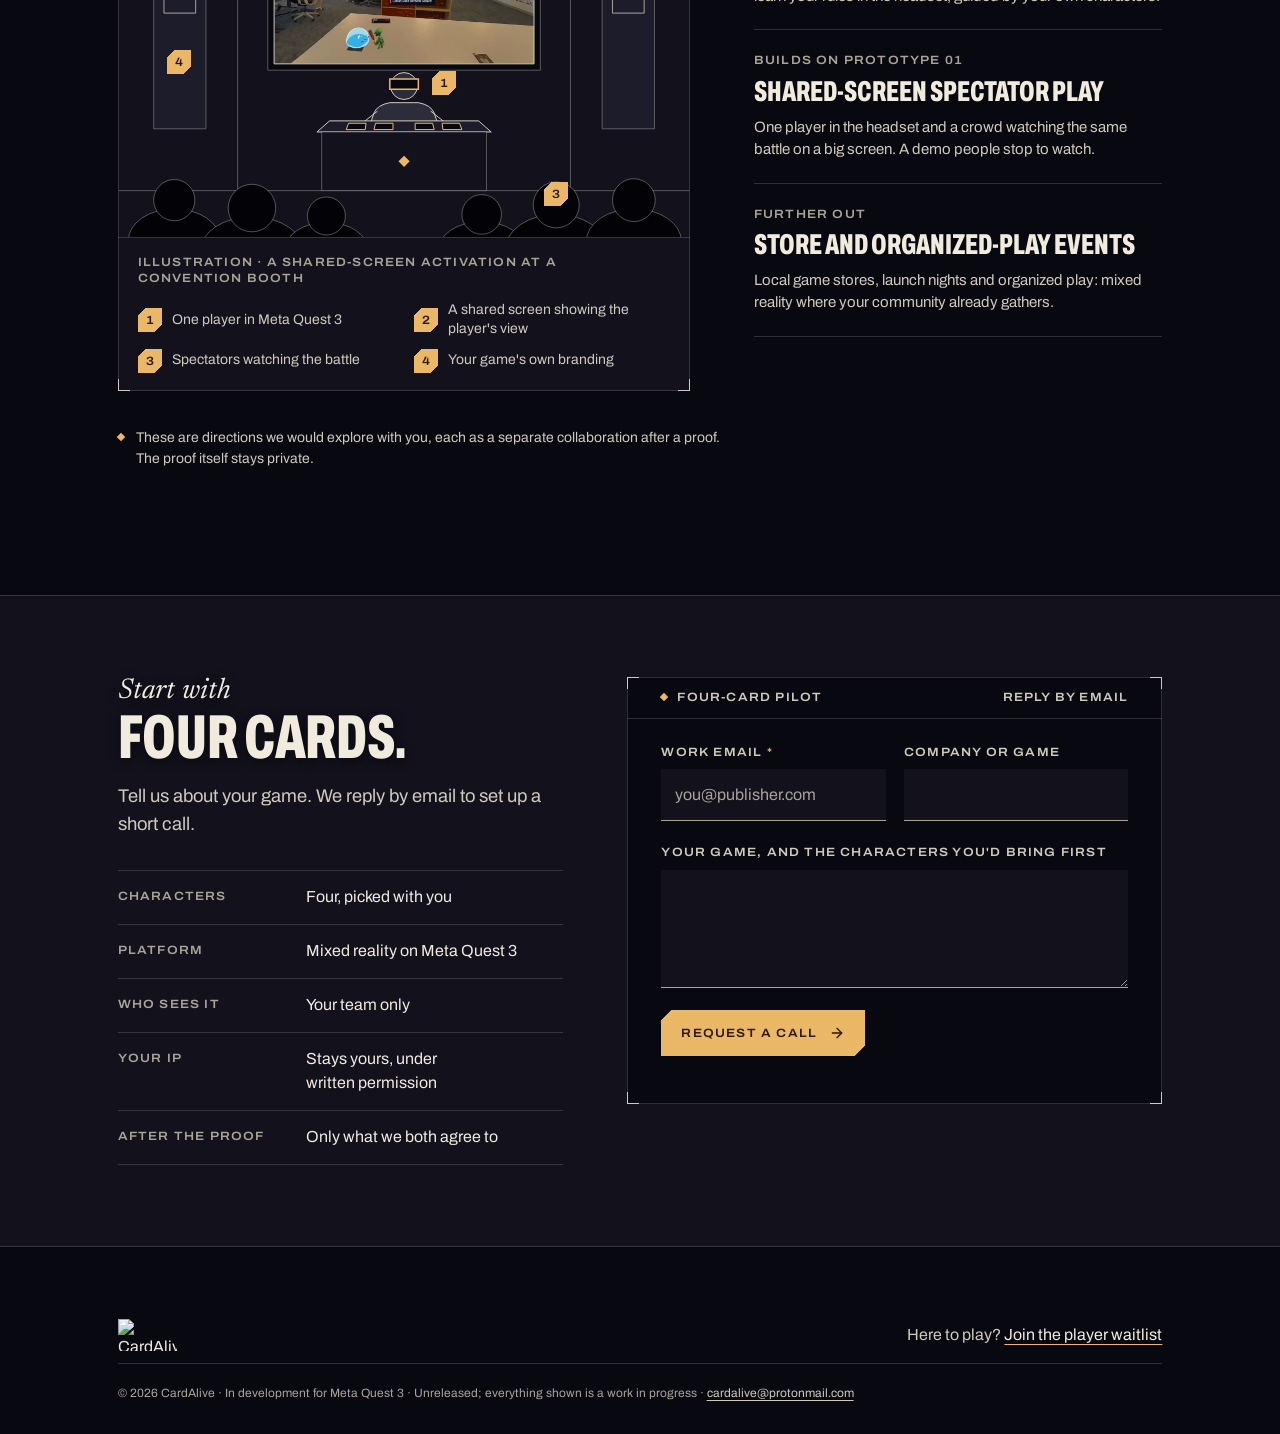
==== commit d7479366: "Rebuild the publishers page around a four-card proof of concept The page now sells one concrete offe" ====
--- a/publishers/index.html
+++ b/publishers/index.html
@@ -4,13 +4,13 @@
   <meta charset="UTF-8" />
   <meta name="viewport" content="width=device-width, initial-scale=1.0" />
   <title>For Publishers — CardAlive</title>
-  <meta name="description" content="CardAlive partners with trading-card publishers to extend their existing games into interactive 3D mixed-reality experiences. We don't compete with your game: your cards, rules, characters and identity remain yours. Explore a pilot." />
+  <meta name="description" content="CardAlive partners with trading-card publishers to bring their games into mixed reality on Meta Quest 3. Start with a private four-card proof of concept, built around your game's identity. Your cards, characters and IP stay yours." />
   <link rel="canonical" href="https://cardalive.xyz/publishers/" />
 
   <meta property="og:type" content="website" />
   <meta property="og:url" content="https://cardalive.xyz/publishers/" />
-  <meta property="og:title" content="CardAlive for Publishers — Your Game. Our Technology." />
-  <meta property="og:description" content="Extend your trading-card game into mixed reality. Your cards, rules, characters and identity remain yours. We build the technology layer." />
+  <meta property="og:title" content="CardAlive for Publishers: Bring four of your cards to life" />
+  <meta property="og:description" content="Start with a private, four-character mixed-reality proof of concept, built around your game's identity. Your game stays yours." />
   <meta property="og:image" content="https://cardalive.xyz/assets/img/og.jpg" />
   <meta name="twitter:card" content="summary_large_image" />
   <meta name="theme-color" content="#0c0a12" />
@@ -36,6 +36,7 @@
       <img src="../assets/img/logo.png" alt="CardAlive" width="1704" height="923" />
     </a>
     <nav class="nav__links" aria-label="Site">
+      <a class="nav__link nav__link--wide" href="#how">How it works</a>
       <a class="nav__link nav__link--wide" href="#prototypes">Prototypes</a>
       <a class="nav__link nav__link--wide" href="../#waitlist">For players</a>
     </nav>
@@ -53,42 +54,85 @@
         <h1 class="sig p-sig" id="p-title"><span class="sig__kick">Every card game deserves</span> <span class="sig__big" data-fit="0.2"><span>Another</span> <span>dimension.</span></span></h1>
         <div class="p-hero__foot">
           <div>
-            <p class="p-pitch">Your game. Our technology.</p>
-            <p class="lede">CardAlive is developing a mixed-reality platform that lets trading-card publishers extend their existing games into interactive 3D experiences. Your cards, rules, characters and identity remain yours. We build the technology layer that brings them to life.</p>
+            <p class="p-pitch">Bring four of your cards to life.</p>
+            <p class="lede">CardAlive partners with trading-card publishers to bring their games into mixed reality on Meta&nbsp;Quest&nbsp;3. Start with a private proof of concept: four of your characters, built around your game's identity and shown only to your team.</p>
           </div>
           <div class="p-actions">
-            <a class="btn btn--gold" href="#pilot">Explore a pilot<svg class="ico ico--go" aria-hidden="true"><use href="#i-go" /></svg></a>
-            <a class="btn btn--line" href="#prototypes">See the prototypes</a>
+            <a class="btn btn--gold" href="#pilot">Start with four cards<svg class="ico ico--go" aria-hidden="true"><use href="#i-go" /></svg></a>
+            <a class="btn btn--line" href="#how">How it works</a>
           </div>
         </div>
       </div>
     </section>
 
-    <section class="p-sec p-own" id="partners" aria-labelledby="own-title">
-      <div class="p-own__head">
-        <h2 class="h2" id="own-title"><em>Your game</em> stays yours.</h2>
-        <p class="lede">CardAlive builds the mixed-reality technology and works with your team to extend the game you already have. We aren't making a trading-card game of our own.</p>
-      </div>
-      <dl class="p-terms">
-        <div class="p-terms__row">
-          <dt>Your cards, your brand</dt>
-          <dd>Your cards, rules, characters, art and brand remain yours. We add the technology that brings them to life.</dd>
+    <section class="p-sec" id="proof" aria-labelledby="proof-title">
+      <div class="p-sec__head">
+        <h2 class="h2" id="proof-title"><em>What's in a</em> four-card proof</h2>
+        <p class="lede">A small first step. Your team sees four of your characters in mixed reality, and we both learn what your game needs before anyone commits to more.</p>
+      </div>
+      <div class="p-proof">
+        <div class="p-hand" aria-hidden="true">
+          <div class="p-card" style="--i:0"><span class="p-card__n">01</span></div>
+          <div class="p-card" style="--i:1"><span class="p-card__n">02</span></div>
+          <div class="p-card" style="--i:2"><span class="p-card__n">03</span></div>
+          <div class="p-card" style="--i:3"><span class="p-card__n">04</span><span class="p-card__label hud">Your<br />character</span></div>
         </div>
-        <div class="p-terms__row">
-          <dt>Built around your game</dt>
-          <dd>Mixed reality should play like your game. A pilot starts from your cards, rules and&nbsp;mechanics.</dd>
-        </div>
-        <div class="p-terms__row">
-          <dt>Shaped with your team</dt>
-          <dd>We decide together what comes into mixed reality first, and what comes next.</dd>
-        </div>
-      </dl>
+        <dl class="p-terms">
+          <div class="p-terms__row">
+            <dt>Four of your characters</dt>
+            <dd>Picked with you: the ones that best show what makes your game&nbsp;yours.</dd>
+          </div>
+          <div class="p-terms__row">
+            <dt>Your assets, your permission</dt>
+            <dd>We use only the art and assets you approve, under written IP permission agreed before any work starts.</dd>
+          </div>
+          <div class="p-terms__row">
+            <dt>For your team only</dt>
+            <dd>The proof is a limited, private demonstration. Nothing from it is shown publicly without your approval.</dd>
+          </div>
+          <div class="p-terms__row">
+            <dt>Your game stays yours</dt>
+            <dd>Your cards, rules, characters and brand remain yours. We build the technology layer, and we aren't making a trading-card game of our own.</dd>
+          </div>
+        </dl>
+      </div>
+    </section>
+
+    <section class="p-sec" id="how" aria-labelledby="how-title">
+      <div class="p-sec__head">
+        <h2 class="h2" id="how-title"><em>How CardAlive works</em> with publishers</h2>
+        <p class="lede">Four steps. The first three stay private between your team and ours. The fourth happens only if we both want it.</p>
+      </div>
+      <ol class="p-flow">
+        <li class="p-step">
+          <span class="p-step__phase hud">The private proof</span>
+          <span class="p-step__n" aria-hidden="true">01</span>
+          <h3 class="h3">Show us your game</h3>
+          <p>A short call about your characters, how your game plays, and what you'd want players to feel in mixed reality.</p>
+        </li>
+        <li class="p-step">
+          <span class="p-step__n" aria-hidden="true">02</span>
+          <h3 class="h3">Choose four cards</h3>
+          <p>Together we pick four characters. You approve which assets we may use and give written IP permission before any work begins.</p>
+        </li>
+        <li class="p-step">
+          <span class="p-step__n" aria-hidden="true">03</span>
+          <h3 class="h3">Try it in the headset</h3>
+          <p>CardAlive builds a private mixed-reality proof on Meta Quest 3. We review it with your team and see how your characters and mechanics translate.</p>
+        </li>
+        <li class="p-step p-step--next">
+          <span class="p-step__phase hud">Only if we both want it</span>
+          <span class="p-step__n" aria-hidden="true">04</span>
+          <h3 class="h3">Take it to your players</h3>
+          <p>We plan what comes next together: a tutorial built for your game, or a branded convention activation that a crowd can watch.</p>
+        </li>
+      </ol>
     </section>
 
     <section class="p-sec" id="prototypes" aria-labelledby="proto-title">
       <div class="p-sec__head">
         <h2 class="h2" id="proto-title"><em>See what</em> CardAlive can do</h2>
-        <p class="lede">Three prototypes, built with our own original characters, show the technology we're developing for existing trading-card games.</p>
+        <p class="lede">Three prototypes, built with our own original characters, show the technology a four-card proof builds on.</p>
       </div>
       <div class="p-plates">
         <article class="plate">
@@ -98,7 +142,7 @@
           </button>
           <h3 class="h3 plate__title">AR Card Battles</h3>
           <p class="plate__meta">Prototype 01 &middot; recorded in-headset</p>
-          <p class="plate__text">Printed cards on a real table summon 3D characters that take turns and battle.</p>
+          <p class="plate__text">Meta Quest 3 recognizes printed cards on a real table and summons their characters in 3D. They take turns, attack and react, with health and battle text on the table.</p>
         </article>
         <article class="plate">
           <button class="frame vframe" type="button" data-yt="3THAZpt9uw8" data-yt-title="Prototype 02: Every Character Has a World" aria-label="Play Prototype 02, Kishi City, 1 minute 16 seconds">
@@ -107,7 +151,7 @@
           </button>
           <h3 class="h3 plate__title">Kishi City</h3>
           <p class="plate__meta">Prototype 02 &middot; in development</p>
-          <p class="plate__text">A character, the world built around him, and a city to explore.</p>
+          <p class="plate__text">Beyond the table, a character opens into an explorable world built around him.</p>
         </article>
         <article class="plate">
           <button class="frame vframe" type="button" data-src="../assets/video/walk-with-kishi.mp4" data-poster="../assets/video/walk-with-kishi.jpg" aria-label="Play Prototype 03, Walk with Kishi, a guided tutorial, 2 minutes 5 seconds">
@@ -116,62 +160,118 @@
           </button>
           <h3 class="h3 plate__title">Walk with Kishi</h3>
           <p class="plate__meta">Prototype 03 &middot; guided tutorial, recorded in-headset</p>
-          <p class="plate__text">Kishi's city appears on a real desk, then opens around you. Guide him and lift him over a broken bridge.</p>
+          <p class="plate__text">A guided first session. Kishi's city appears on a real desk, then opens around you. Guide him and lift him over a broken bridge.</p>
         </article>
       </div>
       <p class="art-note">Prototype card artwork is AI-assisted placeholder art for this proof of concept, not final artwork. Publisher experiences use each game's original card art, characters and creative identity.</p>
-    </section>
-
-    <section class="p-sec" aria-labelledby="tech-title">
-      <h2 class="h2" id="tech-title"><em>What the technology</em> does today</h2>
-      <table class="p-table">
-        <thead>
-          <tr><th scope="col">Capability</th><th scope="col">What happens</th><th scope="col">Shown in</th></tr>
-        </thead>
-        <tbody>
-          <tr>
-            <th scope="row">Physical cards, recognized</th>
-            <td>Meta Quest 3 recognizes a printed card on a real table and places its character on it in 3D.</td>
-            <td>Prototype 01</td>
-          </tr>
-          <tr>
-            <th scope="row">Battles in the room</th>
-            <td>Summoned characters take turns, attack and react, with health and battle text anchored to the table.</td>
-            <td>Prototype 01</td>
-          </tr>
-          <tr>
-            <th scope="row">Characters with a world</th>
-            <td>Beyond the table, a character can open into an explorable environment built around them.</td>
-            <td>Prototype 02</td>
-          </tr>
-          <tr>
-            <th scope="row">A guided first session</th>
-            <td>A tutorial brings a character's city onto a real table as a miniature, then leads the player into it with objectives.</td>
-            <td>Prototype 03</td>
-          </tr>
-        </tbody>
-      </table>
       <div class="p-where">
         <h3 class="h3 p-where__title">Where we are</h3>
-        <p>CardAlive is in development for Meta Quest 3. The prototypes show what the technology does today, with our own original characters standing in for yours. It does not yet bring every existing game over in full. A pilot is how we find out what yours needs.</p>
-      </div>
+        <p>CardAlive is in development for Meta Quest 3. The prototypes show what the technology does today, with our own original characters standing in for yours. It does not yet bring every existing game over in full. A four-card proof is how we find out what yours needs.</p>
+      </div>
+    </section>
+
+    <section class="p-sec" id="beyond" aria-labelledby="beyond-title">
+      <div class="p-sec__head">
+        <h2 class="h2" id="beyond-title"><em>Beyond the</em> four-card proof</h2>
+        <p class="lede">Our longer-term vision is to help publishers turn their characters and mechanics into experiences a crowd can watch: at conventions, in local game stores and at community events.</p>
+      </div>
+      <div class="p-beyond">
+        <figure class="p-scene">
+          <div class="p-scene__art">
+            <!-- An illustration of a booth activation. The screen carries a real in-headset frame from Prototype 01. -->
+            <svg viewBox="0 0 720 450" aria-hidden="true" focusable="false">
+              <defs><clipPath id="scr"><rect x="196" y="48" width="328" height="184" /></clipPath></defs>
+              <path class="s-ln" d="M0 392H720M150 392V24H570V392M260 24V42M460 24V42" />
+              <g class="s-banner">
+                <rect x="44" y="64" width="66" height="250" />
+                <rect x="610" y="64" width="66" height="250" />
+              </g>
+              <g class="s-card">
+                <rect x="57" y="112" width="40" height="56" />
+                <rect x="623" y="112" width="40" height="56" />
+              </g>
+              <rect class="s-mark" x="72" y="82" width="10" height="10" transform="rotate(45 77 87)" />
+              <rect class="s-mark" x="638" y="82" width="10" height="10" transform="rotate(45 643 87)" />
+              <rect class="s-bezel" x="188" y="40" width="344" height="200" />
+              <image href="../assets/img/prototype-01.jpg" x="196" y="48" width="328" height="184" preserveAspectRatio="xMidYMid slice" clip-path="url(#scr)" />
+              <rect class="s-hi" x="196" y="48" width="328" height="184" />
+              <g class="s-body">
+                <path d="M318 306 L322 294 Q326 284 342 281 L378 281 Q394 284 398 294 L402 306 Z" />
+                <path d="M326 292 L302 311 M394 292 L418 311" />
+                <circle cx="360" cy="260" r="17" />
+              </g>
+              <rect class="s-visor" x="342" y="251" width="36" height="13" />
+              <polygon class="s-top" points="266,304 454,304 470,318 250,318" />
+              <g class="s-cards">
+                <polygon points="290,307 312,307 311,315 287,315" />
+                <polygon points="324,307 346,307 346,315 322,315" />
+                <polygon points="374,307 396,307 398,315 374,315" />
+                <polygon points="408,307 430,307 433,315 409,315" />
+              </g>
+              <rect class="s-skirt" x="256" y="318" width="208" height="74" />
+              <rect class="s-mark" x="355" y="350" width="10" height="10" transform="rotate(45 360 355)" />
+              <g class="s-crowd">
+                <ellipse cx="70" cy="455" rx="58" ry="40" /><circle cx="70" cy="404" r="26" />
+                <ellipse cx="168" cy="470" rx="66" ry="45" /><circle cx="168" cy="414" r="30" />
+                <ellipse cx="262" cy="468" rx="53" ry="36" /><circle cx="262" cy="424" r="24" />
+                <ellipse cx="458" cy="468" rx="55" ry="37" /><circle cx="458" cy="422" r="25" />
+                <ellipse cx="552" cy="466" rx="64" ry="44" /><circle cx="552" cy="410" r="29" />
+                <ellipse cx="650" cy="456" rx="60" ry="41" /><circle cx="650" cy="404" r="27" />
+              </g>
+            </svg>
+            <span class="p-scene__pin" style="--x:57%;--y:57%" aria-hidden="true">1</span>
+            <span class="p-scene__pin" style="--x:69%;--y:15%" aria-hidden="true">2</span>
+            <span class="p-scene__pin" style="--x:76.7%;--y:88%" aria-hidden="true">3</span>
+            <span class="p-scene__pin" style="--x:10.7%;--y:51%" aria-hidden="true">4</span>
+          </div>
+          <figcaption>
+            <p class="hud p-scene__tag">Illustration &middot; a shared-screen activation at a convention booth</p>
+            <ol class="p-scene__key">
+              <li>One player in Meta Quest 3</li>
+              <li>A shared screen showing the player's view</li>
+              <li>Spectators watching the battle</li>
+              <li>Your game's own branding</li>
+            </ol>
+          </figcaption>
+        </figure>
+        <ol class="p-ideas">
+          <li class="p-idea">
+            <p class="hud p-idea__tag">Builds on Prototype 03</p>
+            <h3 class="h3">Branded convention tutorials</h3>
+            <p>A tutorial made for your game, at your booth. New players learn your rules in the headset, guided by your own characters.</p>
+          </li>
+          <li class="p-idea">
+            <p class="hud p-idea__tag">Builds on Prototype 01</p>
+            <h3 class="h3">Shared-screen spectator play</h3>
+            <p>One player in the headset and a crowd watching the same battle on a big screen. A demo people stop to watch.</p>
+          </li>
+          <li class="p-idea">
+            <p class="hud p-idea__tag">Further out</p>
+            <h3 class="h3">Store and organized-play events</h3>
+            <p>Local game stores, launch nights and organized play: mixed reality where your community already gathers.</p>
+          </li>
+        </ol>
+      </div>
+      <p class="p-beyond__note">These are directions we would explore with you, each as a separate collaboration after a proof. The proof itself stays private.</p>
     </section>
 
     <section class="p-pilot" id="pilot" aria-labelledby="pilot-title">
       <div class="p-pilot__inner">
         <div class="p-pilot__copy">
-          <h2 class="h2" id="pilot-title"><em>Bring your game</em> to the table.</h2>
-          <p class="lede">Tell us about your game and what you'd like to see in mixed reality.</p>
-          <ol class="p-steps">
-            <li><span><b>Write to us.</b> Use this form. We reply by email to set up a call.</span></li>
-            <li><span><b>Start small.</b> A pilot begins with a few of your cards, characters and mechanics.</span></li>
-            <li><span><b>Decide together.</b> Your team sees them in mixed reality, and we agree on what comes next.</span></li>
-          </ol>
+          <h2 class="h2" id="pilot-title"><em>Start with</em> four cards.</h2>
+          <p class="lede">Tell us about your game. We reply by email to set up a short call.</p>
+          <dl class="p-spec">
+            <div><dt class="hud">Characters</dt><dd>Four, picked with you</dd></div>
+            <div><dt class="hud">Platform</dt><dd>Mixed reality on Meta Quest 3</dd></div>
+            <div><dt class="hud">Who sees it</dt><dd>Your team only</dd></div>
+            <div><dt class="hud">Your IP</dt><dd>Stays yours, under written permission</dd></div>
+            <div><dt class="hud">After the proof</dt><dd>Only what we both agree to</dd></div>
+          </dl>
         </div>
 
         <form class="pilot" action="https://formsubmit.co/cardalive@protonmail.com" method="post" novalidate
               data-raven data-subject="CardAlive pilot inquiry">
-          <p class="hudbox__bar hud" aria-hidden="true"><span>Pilot inquiry</span><span>Reply by email</span></p>
+          <p class="hudbox__bar hud" aria-hidden="true"><span>Four-card pilot</span><span>Reply by email</span></p>
           <p class="pilot__done" data-done="Thank you." aria-hidden="true"></p>
           <div class="pilot__fields">
             <label class="pilot__field">
@@ -184,12 +284,12 @@
               <input class="pilot__input" name="company" type="text" autocomplete="organization" maxlength="200" />
             </label>
             <label class="pilot__field pilot__field--wide">
-              <span>What would you like to see in mixed reality?</span>
+              <span>Your game, and the characters you'd bring first</span>
               <textarea class="pilot__input" name="message" rows="4" maxlength="4000"></textarea>
             </label>
-            <button class="btn btn--gold pilot__send" type="submit">Explore a pilot<svg class="ico ico--go" aria-hidden="true"><use href="#i-go" /></svg></button>
-          </div>
-          <input type="hidden" name="source" value="Publishers (Explore a Pilot)" />
+            <button class="btn btn--gold pilot__send" type="submit">Request a call<svg class="ico ico--go" aria-hidden="true"><use href="#i-go" /></svg></button>
+          </div>
+          <input type="hidden" name="source" value="Publishers (Four-card pilot)" />
           <input class="raven__honey" type="text" name="_honey" tabindex="-1" autocomplete="off" aria-hidden="true" />
           <p class="raven__status" role="status" data-done="We will write to {email} to set up a call."></p>
         </form>
--- a/assets/css/style.css
+++ b/assets/css/style.css
@@ -89,8 +89,8 @@
 
 /* Corner brackets: anything that frames gets four L marks, drawn by its ::after.
    --bk colour, --bl leg length, --bi inset (negative sits outside the box). */
-.hud-frame, .btn--line, .tool, .teaser__frame, .panel, .hudbox, .reel, .frame, .pilot { --bk: var(--bone-3); }
-:is(.hud-frame, .btn--line, .tool, .teaser__frame, .panel, .hudbox, .reel, .frame, .pilot)::after {
+.hud-frame, .btn--line, .tool, .teaser__frame, .panel, .hudbox, .reel, .frame, .pilot, .p-scene { --bk: var(--bone-3); }
+:is(.hud-frame, .btn--line, .tool, .teaser__frame, .panel, .hudbox, .reel, .frame, .pilot, .p-scene)::after {
   content: ''; position: absolute; inset: var(--bi, 0); z-index: 2; pointer-events: none;
   background:
     linear-gradient(var(--bk), var(--bk)) left top / var(--bl) 1px,
@@ -398,18 +398,18 @@
 }
 
 /* ---------------------------------------------------------------
-   II. Prototypes: three panels of one size
+   II. Prototypes: two panels of one size
    --------------------------------------------------------------- */
 .scene--demos::before { background: linear-gradient(180deg, oklch(0.12 0.02 285 / 0.74) 0%, oklch(0.12 0.02 285 / 0.88) 100%); }
 .demos {
   width: min(1200px, 100%, 165vh); margin-inline: auto;
-  display: grid; grid-template-columns: repeat(3, minmax(0, 1fr)); column-gap: 14px; align-items: end;
-}
-.demos__title { grid-column: 1 / 3; margin-bottom: clamp(16px, 2.8vh, 26px); }
-.demos__lede { grid-column: 3; margin-bottom: clamp(16px, 2.8vh, 26px); max-width: 34em; font-size: var(--fs-small); color: var(--bone-2); }
+  display: grid; grid-template-columns: repeat(2, minmax(0, 1fr)); column-gap: 14px; align-items: end;
+}
+.demos__title { grid-column: 1; margin-bottom: clamp(16px, 2.8vh, 26px); }
+.demos__lede { grid-column: 2; margin-bottom: clamp(16px, 2.8vh, 26px); max-width: 34em; font-size: var(--fs-small); color: var(--bone-2); }
 .demos .panel { grid-row: 2; }
 .demos__pub { grid-column: 1; grid-row: 3; align-self: start; margin-top: 16px; font-size: var(--fs-small); color: var(--bone-2); }
-.demos .art-note { grid-column: 2 / 4; grid-row: 3; align-self: start; margin-top: 16px; }
+.demos .art-note { grid-column: 2; grid-row: 3; align-self: start; margin-top: 16px; }
 
 .panel {
   position: relative; isolation: isolate; display: block; overflow: hidden; width: 100%; height: clamp(230px, 42vh, 420px);
--- a/assets/css/publishers.css
+++ b/assets/css/publishers.css
@@ -2,7 +2,8 @@
    CardAlive /publishers/ — a plain scrolling page on top of
    style.css (tokens, buttons, type, frames, fields, HUD). No live
    city here: a still frame of it under the poster hero, night ink
-   below, and the pilot on a slightly raised band.
+   below, and the pilot on a slightly raised band. The page sells
+   one offer: a private four-card proof of concept.
    ============================================================ */
 
 html, body { height: auto; overflow: visible; overscroll-behavior: auto; }
@@ -35,11 +36,29 @@
 
 /* Sections */
 .p-sec { width: min(1160px, 100%); margin: 0 auto; padding: clamp(72px, 10vh, 120px) var(--gut) 0; }
-.p-sec__head { display: grid; grid-template-columns: minmax(0, 7fr) minmax(0, 5fr); column-gap: clamp(24px, 3vw, 48px); align-items: end; margin-bottom: clamp(28px, 4vh, 40px); }
+.p-sec__head { display: grid; grid-template-columns: minmax(0, 7fr) minmax(0, 5fr); column-gap: clamp(24px, 3vw, 48px); align-items: end; margin-bottom: clamp(28px, 4vh, 44px); }
 .p-sec__head .lede { font-size: var(--fs-body); }
 
-.p-own { display: grid; grid-template-columns: minmax(0, 5fr) minmax(0, 7fr); column-gap: clamp(32px, 5vw, 80px); align-items: start; }
-.p-own__head .lede { margin-top: 20px; }
+/* What's in a proof: a hand of four blank cards beside the terms */
+.p-proof { display: grid; grid-template-columns: minmax(0, 5fr) minmax(0, 7fr); column-gap: clamp(32px, 5vw, 80px); align-items: center; }
+.p-hand { position: relative; aspect-ratio: 10 / 7; }
+.p-card {
+  position: absolute; left: 50%; bottom: 6%; width: 35%; aspect-ratio: 63 / 88;
+  background: var(--night-2); box-shadow: inset 0 0 0 1px var(--line-2);
+  transform-origin: 50% 130%; transform: translateX(calc(-50% + var(--x))) rotate(var(--r));
+  transition: transform 1s var(--ease-out) calc(var(--i) * 80ms);
+}
+.p-card:nth-child(1) { --x: -66%; --r: -8deg; }
+.p-card:nth-child(2) { --x: -22%; --r: -2.7deg; }
+.p-card:nth-child(3) { --x: 22%; --r: 2.7deg; }
+.p-card:nth-child(4) { --x: 66%; --r: 8deg; box-shadow: inset 0 0 0 1px var(--bone-3); }
+.p-hand.is-stacked .p-card { transform: translateX(-50%) rotate(0deg); }
+/* Each card: its index in the corner (it shows when the hand fans), an empty art window under it */
+.p-card::before { content: ''; position: absolute; inset: 25% 8% 22%; box-shadow: inset 0 0 0 1px var(--line); }
+.p-card::after { content: ''; position: absolute; top: 10%; right: 10%; width: 6px; height: 6px; background: var(--gold); transform: rotate(45deg); }
+.p-card__n { position: absolute; top: 7%; left: 9%; font-weight: 800; font-stretch: 62%; font-size: clamp(28px, 2.8vw, 40px); line-height: 0.8; color: transparent; -webkit-text-stroke: 1.25px oklch(0.94 0.018 85 / 0.85); }
+.p-card__label { position: absolute; inset: 25% 8% 22%; display: grid; place-items: center; text-align: center; line-height: 1.3; color: var(--bone-2); }
+
 .p-terms { counter-reset: term; border-top: 1px solid var(--line-2); }
 .p-terms__row { counter-increment: term; display: grid; grid-template-columns: 44px minmax(0, 2fr) minmax(0, 3fr); gap: 20px; padding: 20px 0; border-bottom: 1px solid var(--line); }
 .p-terms__row::before {
@@ -49,38 +68,75 @@
 .p-terms dt { font-weight: 800; font-stretch: 62%; font-size: var(--fs-h3); line-height: 0.95; text-transform: uppercase; }
 .p-terms dd { color: var(--bone-2); }
 
+/* How it works: four steps on one track. The first three are the private proof;
+   the track breaks before the fourth, whose diamond is hollow. */
+.p-flow { list-style: none; display: grid; grid-template-columns: repeat(4, minmax(0, 1fr)); padding-top: 34px; }
+.p-step { position: relative; padding: 28px clamp(16px, 2.2vw, 32px) 0 0; border-top: 1px solid var(--line-2); }
+.p-step::before { content: ''; position: absolute; top: -4px; left: 0; width: 7px; height: 7px; background: var(--gold); transform: rotate(45deg); }
+.p-step--next { margin-left: clamp(16px, 2.4vw, 36px); padding-right: 0; border-top-color: var(--line); }
+.p-step--next::before { background: var(--night); box-shadow: inset 0 0 0 1px var(--gold); }
+.p-step__phase { position: absolute; left: 0; bottom: calc(100% + 14px); white-space: nowrap; color: var(--bone-3); }
+.p-step--next .p-step__phase { color: var(--gold); }
+.p-step__n { display: block; font-weight: 800; font-stretch: 62%; font-size: clamp(44px, 4.4vw, 72px); line-height: 0.8; color: transparent; -webkit-text-stroke: 1.25px oklch(0.94 0.018 85 / 0.8); }
+.p-step .h3 { margin-top: 20px; }
+.p-step p { margin-top: 10px; max-width: 30em; font-size: 15px; line-height: 1.5; color: var(--bone-2); }
+
+/* Prototypes */
 .p-plates { display: grid; grid-template-columns: repeat(3, minmax(0, 1fr)); column-gap: clamp(16px, 2vw, 28px); align-items: start; }
 .p-plates .frame { border: 0; cursor: pointer; }
 .vframe--live { display: block; width: 100%; aspect-ratio: 16 / 9; border: 0; background: #000; }
 #prototypes .art-note { margin-top: clamp(24px, 3.6vh, 36px); }
-
-/* Capability table: what it does and which prototype shows it */
-.p-table { width: 100%; margin-top: clamp(28px, 4vh, 40px); border-collapse: collapse; text-align: left; }
-.p-table thead th {
-  padding: 0 24px 12px 0; border-bottom: 1px solid var(--line-2);
-  font-stretch: var(--wide); font-weight: 600; font-size: var(--fs-hud); letter-spacing: var(--track); text-transform: uppercase; color: var(--bone-3);
-}
-.p-table tbody th, .p-table td { padding: 18px 24px 18px 0; vertical-align: top; border-bottom: 1px solid var(--line); }
-.p-table tbody th { width: 33%; font-weight: 800; font-stretch: 62%; font-size: var(--fs-h3); line-height: 0.95; text-transform: uppercase; }
-.p-table td { color: var(--bone-2); }
-.p-table td:last-child {
-  width: 16%; padding-right: 0; white-space: nowrap;
-  font-stretch: var(--wide); font-weight: 600; font-size: var(--fs-hud); letter-spacing: var(--track); text-transform: uppercase; color: var(--bone-3);
-}
-.p-where { display: grid; grid-template-columns: minmax(0, 30%) minmax(0, 1fr); gap: 24px; margin-top: clamp(40px, 6vh, 64px); }
+.p-where { display: grid; grid-template-columns: minmax(0, 30%) minmax(0, 1fr); gap: 24px; margin-top: clamp(40px, 6vh, 64px); padding-top: clamp(28px, 4vh, 40px); border-top: 1px solid var(--line); }
 .p-where p { max-width: 36em; font-size: var(--fs-lede); line-height: 1.5; color: var(--bone); }
 
-/* Pilot: a raised band with the form */
+/* Beyond the proof: an illustrated booth activation beside three directions */
+.p-beyond { display: grid; grid-template-columns: minmax(0, 7fr) minmax(0, 5fr); column-gap: clamp(32px, 5vw, 72px); align-items: start; }
+.p-scene { position: relative; background: var(--night-2); box-shadow: inset 0 0 0 1px var(--line); --bk: var(--bone-2); --bl: 12px; --bi: 0; }
+.p-scene__art { position: relative; aspect-ratio: 720 / 450; overflow: hidden; border-bottom: 1px solid var(--line); }
+.p-scene svg { position: absolute; inset: 0; width: 100%; height: 100%; }
+.p-scene svg * { vector-effect: non-scaling-stroke; }
+.p-scene .s-ln { fill: none; stroke: var(--line-2); }
+.p-scene .s-banner rect { fill: var(--night-3); stroke: var(--line-2); }
+.p-scene .s-card rect { fill: none; stroke: var(--bone-3); }
+.p-scene .s-mark { fill: var(--gold); }
+.p-scene .s-bezel { fill: var(--night); stroke: var(--line-2); }
+.p-scene image { opacity: 0.92; }
+.p-scene .s-hi { fill: none; stroke: var(--bone-2); }
+.p-scene .s-body { fill: oklch(0.3 0.025 285); stroke: var(--bone-2); stroke-linecap: round; }
+.p-scene .s-visor { fill: var(--night); stroke: var(--gold); stroke-width: 1.5; }
+.p-scene .s-top { fill: var(--night-3); stroke: var(--bone-2); }
+.p-scene .s-cards polygon { fill: var(--night); stroke: var(--gold); }
+.p-scene .s-skirt { fill: var(--night-2); stroke: var(--line-2); }
+.p-scene .s-crowd > * { fill: oklch(0.1 0.015 285); stroke: var(--line-2); }
+.p-scene__pin, .p-scene__key li::before {
+  display: inline-grid; place-items: center; width: 24px; height: 24px; flex: none;
+  font-stretch: var(--wide); font-weight: 600; font-size: var(--fs-hud); line-height: 1; font-variant-numeric: tabular-nums; color: var(--gold-ink);
+  --cut: 5px; background: linear-gradient(135deg, transparent var(--cut), var(--gold) calc(var(--cut) + 0.5px) calc(100% - var(--cut) - 0.5px), transparent calc(100% - var(--cut)));
+}
+.p-scene__pin { position: absolute; left: var(--x); top: var(--y); translate: -50% -50%; }
+.p-scene figcaption { padding: 16px 20px 18px; }
+.p-scene__tag { color: var(--bone-3); }
+.p-scene__key { list-style: none; counter-reset: key; display: grid; grid-template-columns: repeat(2, minmax(0, 1fr)); gap: 10px 20px; margin-top: 14px; }
+.p-scene__key li { counter-increment: key; display: flex; align-items: center; gap: 10px; font-size: var(--fs-small); line-height: 1.35; color: var(--bone-2); }
+.p-scene__key li::before { content: counter(key); }
+
+.p-ideas { list-style: none; border-top: 1px solid var(--line-2); }
+.p-idea { padding: 22px 0; border-bottom: 1px solid var(--line); }
+.p-idea:first-child { padding-top: 18px; }
+.p-idea__tag { color: var(--bone-3); }
+.p-idea .h3 { margin-top: 10px; }
+.p-idea p:last-child { margin-top: 10px; max-width: 32em; font-size: 15px; line-height: 1.5; color: var(--bone-2); }
+.p-beyond__note { display: flex; align-items: baseline; gap: 12px; margin-top: clamp(28px, 4vh, 40px); max-width: 44em; font-size: var(--fs-small); line-height: 1.5; color: var(--bone-2); }
+.p-beyond__note::before { content: ''; flex: none; width: 6px; height: 6px; background: var(--gold); transform: translateY(-2px) rotate(45deg); }
+
+/* Pilot: a raised band with the proof at a glance and the form */
 .p-pilot { margin-top: clamp(96px, 14vh, 160px); background: var(--night-2); border-block: 1px solid var(--line); }
 .p-pilot__inner { width: min(1160px, 100%); margin: 0 auto; padding: clamp(56px, 9vh, 96px) var(--gut); display: grid; grid-template-columns: minmax(0, 5fr) minmax(0, 6fr); gap: clamp(32px, 5vw, 80px); align-items: start; }
 .p-pilot .lede { margin-top: 18px; }
-.p-steps { list-style: none; counter-reset: step; margin-top: 32px; border-top: 1px solid var(--line); }
-.p-steps li { counter-increment: step; display: grid; grid-template-columns: 44px minmax(0, 1fr); padding: 16px 0; border-bottom: 1px solid var(--line); color: var(--bone-2); }
-.p-steps li::before {
-  content: counter(step, decimal-leading-zero); padding-top: 4px;
-  font-stretch: var(--wide); font-weight: 600; font-size: var(--fs-hud); letter-spacing: var(--track); color: var(--gold); font-variant-numeric: tabular-nums;
-}
-.p-steps b { color: var(--bone); font-weight: 600; }
+.p-spec { margin-top: 32px; border-top: 1px solid var(--line); }
+.p-spec > div { display: grid; grid-template-columns: minmax(0, 2fr) minmax(0, 3fr); gap: 16px; padding: 14px 0; border-bottom: 1px solid var(--line); }
+.p-spec dt { padding-top: 3px; color: var(--bone-3); }
+.p-spec dd { color: var(--bone); }
 
 .pilot { position: relative; padding: 0 clamp(22px, 3vw, 34px) clamp(22px, 3vw, 34px); background: var(--night); box-shadow: inset 0 0 0 1px var(--line); --bk: var(--bone-2); --bl: 12px; --bi: 0; }
 .pilot .hudbox__bar { margin: 0 calc(-1 * clamp(22px, 3vw, 34px)) 24px; padding-inline: clamp(22px, 3vw, 34px); }
@@ -110,9 +166,13 @@
 .p-foot .fine { grid-column: 1 / -1; padding-top: 20px; border-top: 1px solid var(--line); }
 .p-foot .fine a { color: var(--bone-2); }
 
+@media (prefers-reduced-motion: reduce) {
+  .p-card { transition-duration: 0.4s; }
+}
 @media (max-width: 1000px) {
-  .p-own, .p-pilot__inner { grid-template-columns: minmax(0, 1fr); }
-  .p-own__head { margin-bottom: 28px; }
+  .p-proof, .p-beyond, .p-pilot__inner { grid-template-columns: minmax(0, 1fr); }
+  .p-hand { width: min(460px, 100%); margin: 0 auto 32px; }
+  .p-beyond .p-ideas { margin-top: 32px; }
 }
 @media (max-width: 860px) {
   .p-hero__foot, .p-sec__head, .p-plates { grid-template-columns: minmax(0, 1fr); }
@@ -120,12 +180,13 @@
   .p-sec__head .lede { margin-top: 14px; }
   .p-plates .plate + .plate { margin-top: 28px; }
   .p-where { grid-template-columns: minmax(0, 1fr); gap: 10px; }
-  .p-table thead { position: absolute; width: 1px; height: 1px; overflow: hidden; clip: rect(0 0 0 0); }
-  .p-table, .p-table tbody, .p-table tr, .p-table tbody th, .p-table td { display: block; width: auto; }
-  .p-table tr { padding: 20px 0; border-bottom: 1px solid var(--line); }
-  .p-table tbody th, .p-table td { padding: 0; border: 0; }
-  .p-table td { margin-top: 8px; }
-  .p-table td:last-child { width: auto; }
+  /* The track turns vertical and runs down the left */
+  .p-flow { grid-template-columns: minmax(0, 1fr); padding-top: 0; }
+  .p-step { padding: 0 0 36px 30px; border-top: 0; border-left: 1px solid var(--line-2); }
+  .p-step::before { top: 2px; left: -4px; }
+  .p-step--next { margin: 14px 0 0; padding-bottom: 0; border-left-color: var(--line); }
+  .p-step__phase { position: static; display: block; margin-bottom: 14px; }
+  .p-step .h3 { margin-top: 14px; }
 }
 @media (max-width: 640px) {
   .p-hero { min-height: 88vh; padding-top: 120px; }
@@ -135,6 +196,10 @@
   .p-actions .btn { flex: 1 1 100%; }
   .p-terms__row { grid-template-columns: 36px minmax(0, 1fr); gap: 8px 12px; }
   .p-terms__row dd { grid-column: 2; }
+  .p-scene__pin { width: 20px; height: 20px; }
+  .p-scene figcaption { padding: 14px 16px 16px; }
+  .p-scene__key { grid-template-columns: minmax(0, 1fr); }
+  .p-spec > div { grid-template-columns: minmax(0, 1fr); gap: 4px; }
   .pilot__fields { grid-template-columns: minmax(0, 1fr); }
   .pilot__send { justify-self: stretch; }
   .p-foot { grid-template-columns: minmax(0, 1fr); }
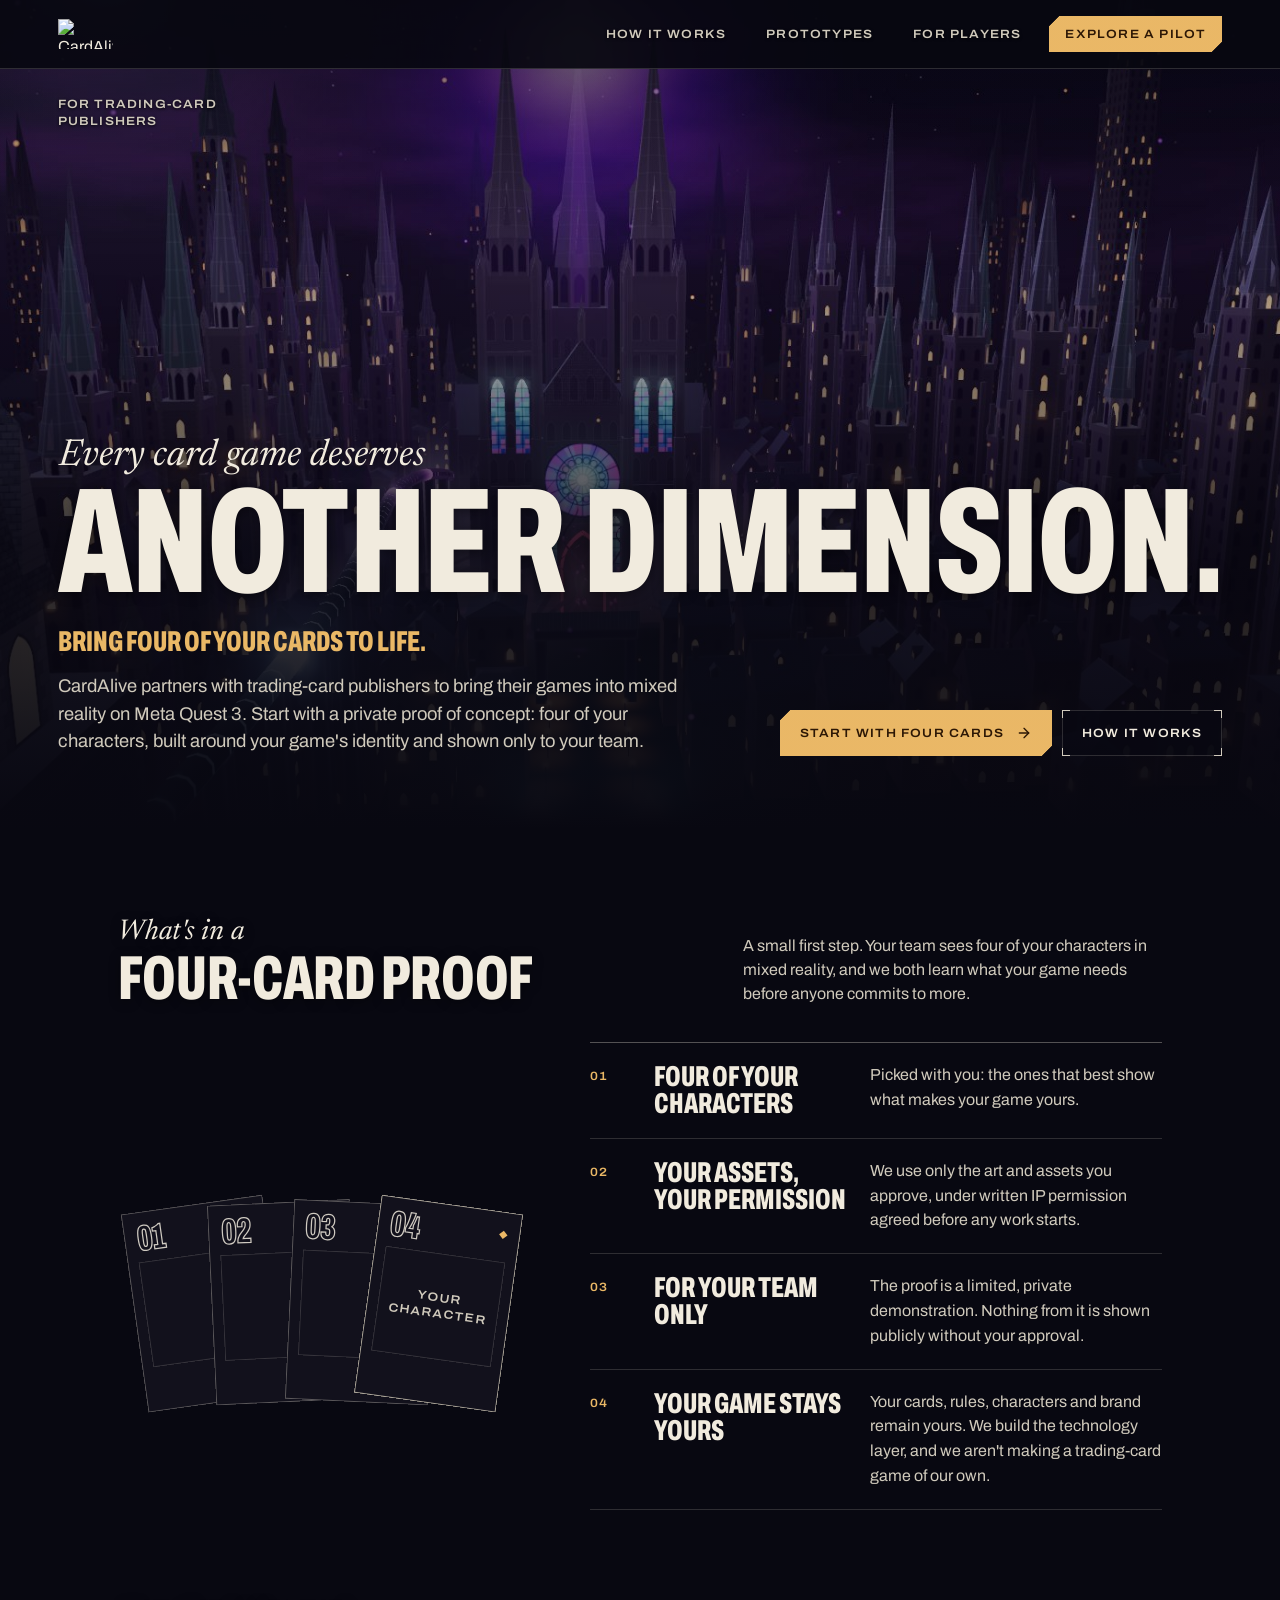
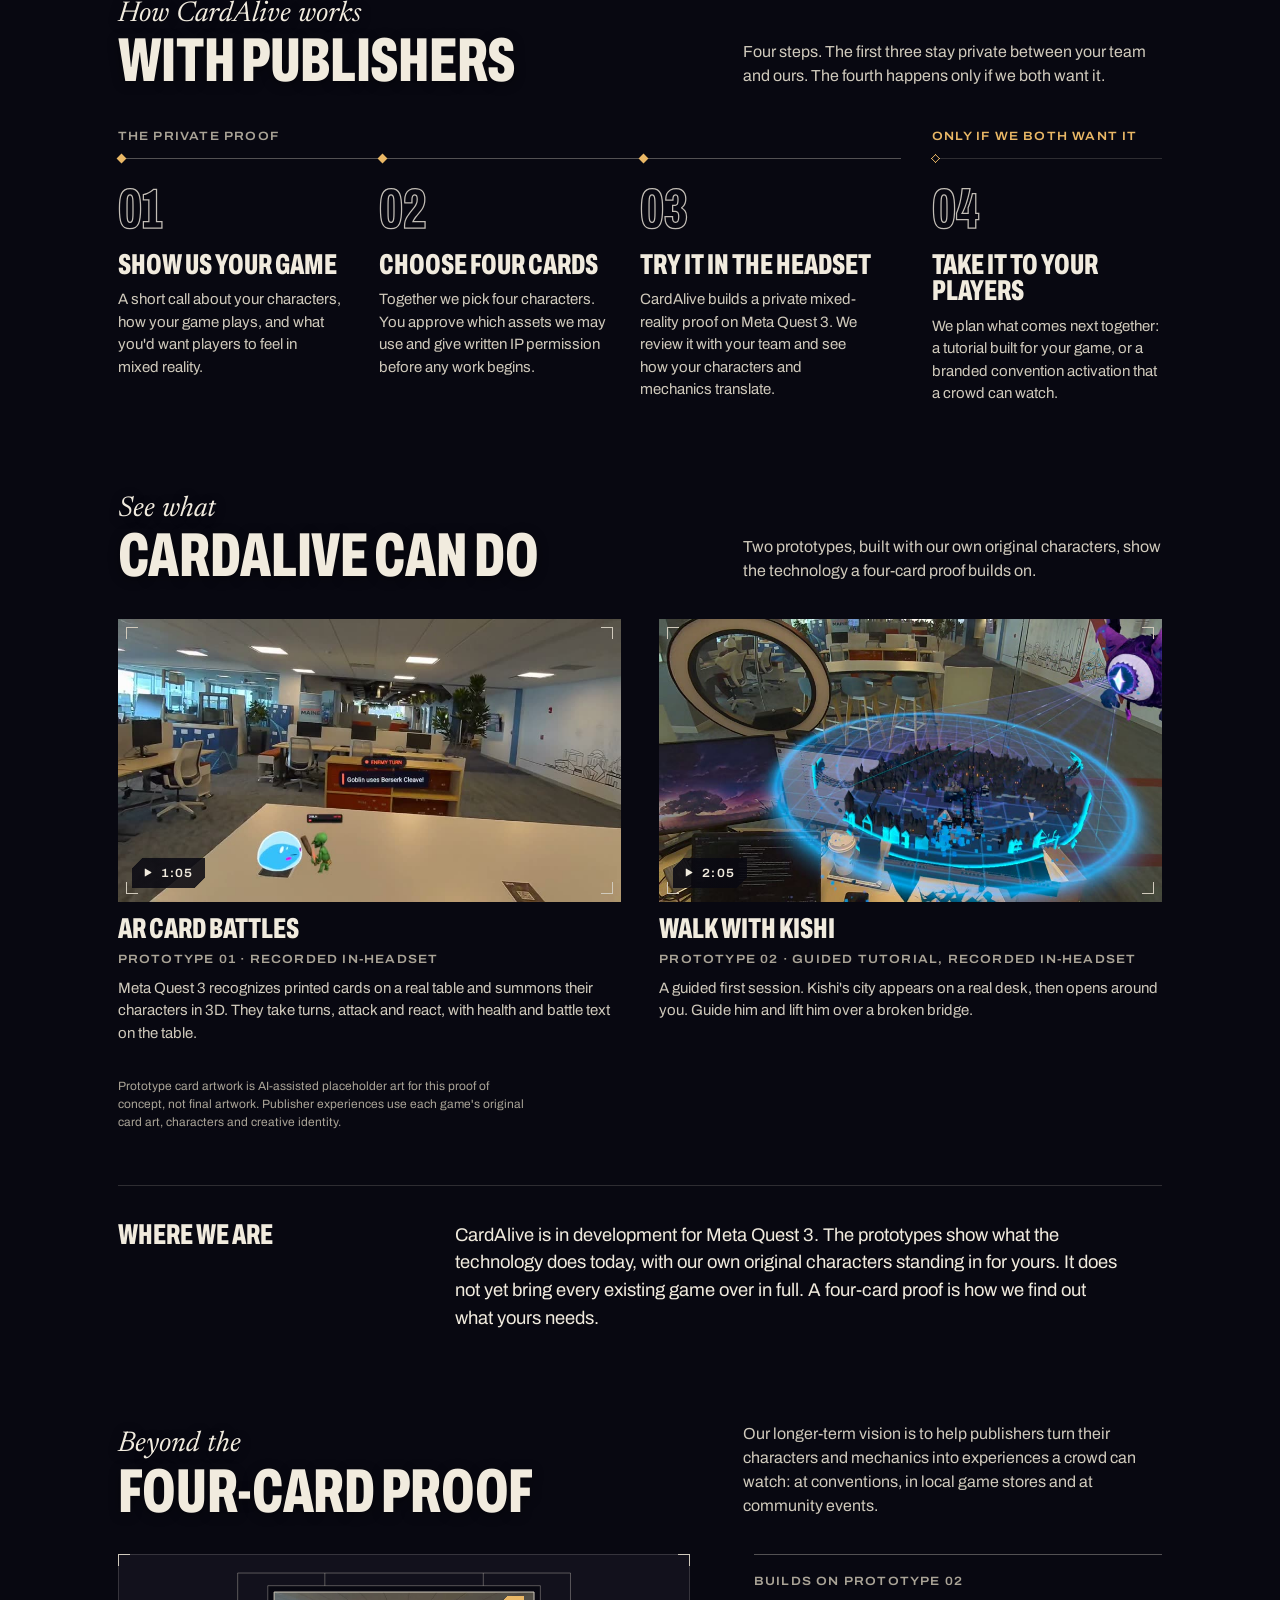
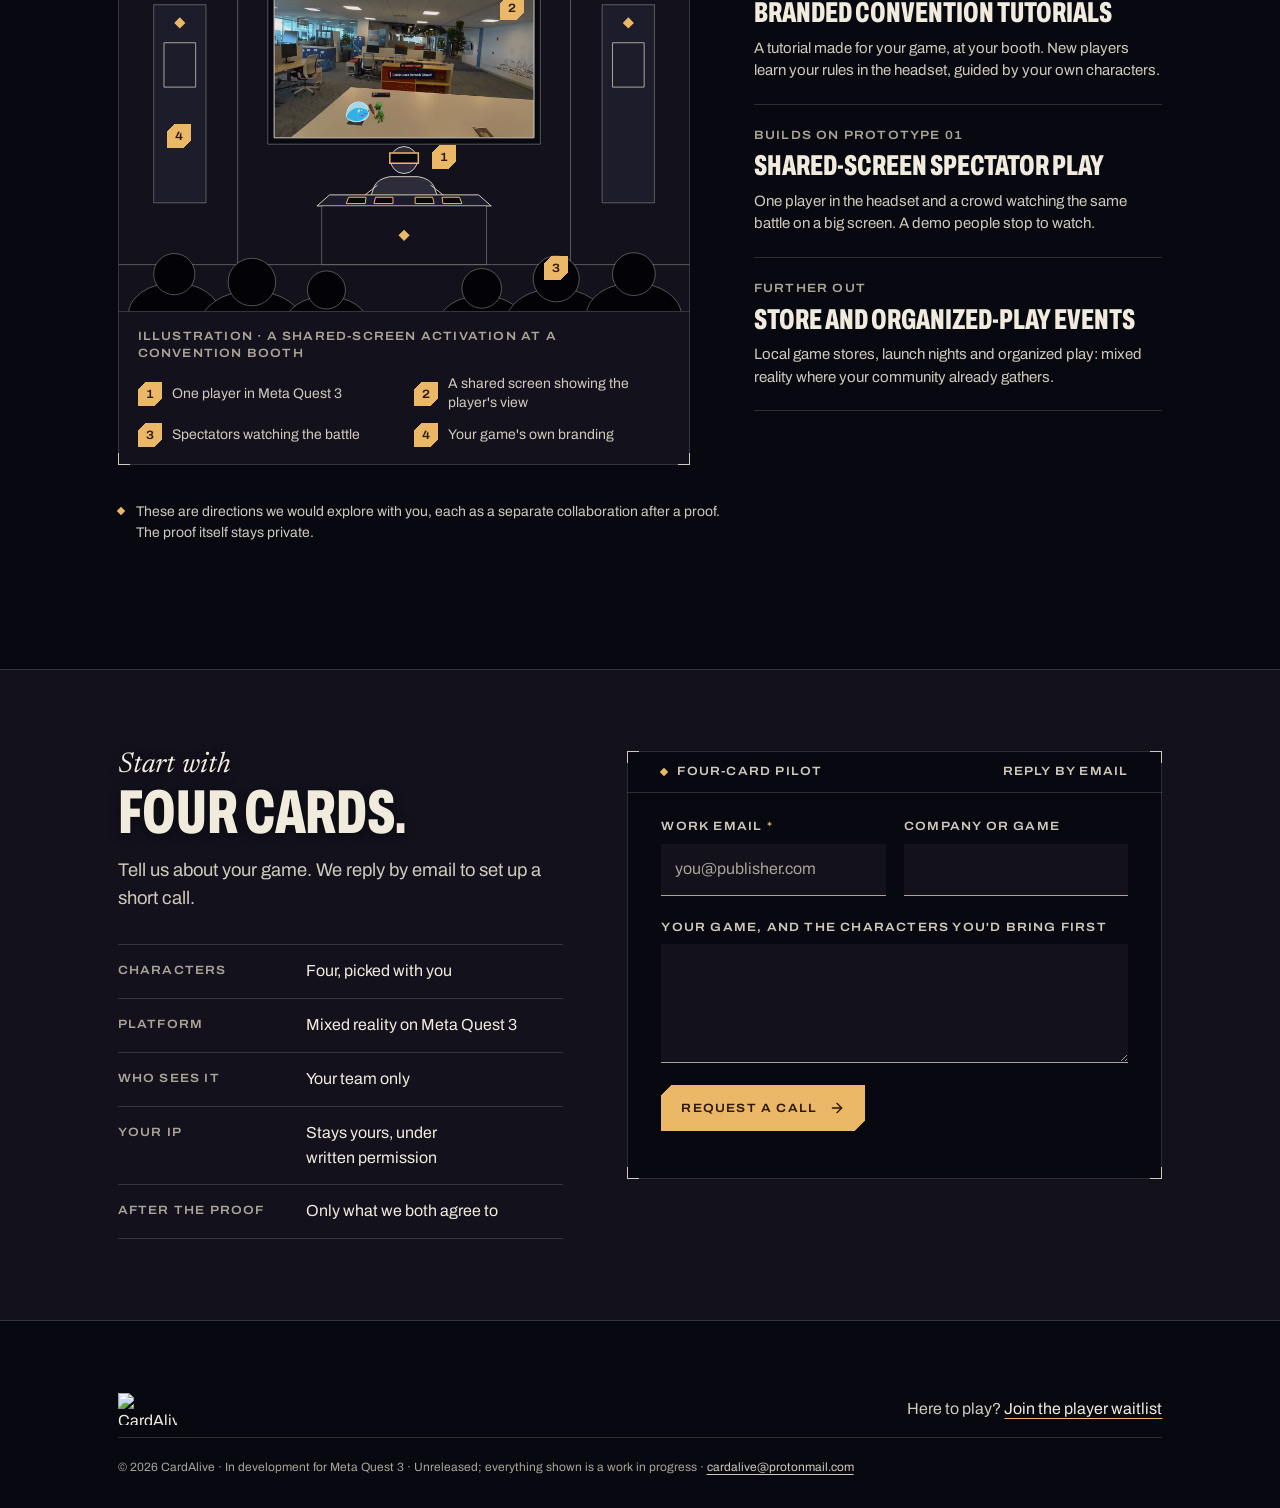
==== commit d03b25ca: "Drop Kishi City from the publishers page Only two prototypes are showcased now: AR Card Battles and " ====
--- a/publishers/index.html
+++ b/publishers/index.html
@@ -132,7 +132,7 @@
     <section class="p-sec" id="prototypes" aria-labelledby="proto-title">
       <div class="p-sec__head">
         <h2 class="h2" id="proto-title"><em>See what</em> CardAlive can do</h2>
-        <p class="lede">Three prototypes, built with our own original characters, show the technology a four-card proof builds on.</p>
+        <p class="lede">Two prototypes, built with our own original characters, show the technology a four-card proof builds on.</p>
       </div>
       <div class="p-plates">
         <article class="plate">
@@ -145,21 +145,12 @@
           <p class="plate__text">Meta Quest 3 recognizes printed cards on a real table and summons their characters in 3D. They take turns, attack and react, with health and battle text on the table.</p>
         </article>
         <article class="plate">
-          <button class="frame vframe" type="button" data-yt="3THAZpt9uw8" data-yt-title="Prototype 02: Every Character Has a World" aria-label="Play Prototype 02, Kishi City, 1 minute 16 seconds">
-            <img src="../assets/img/prototype-02.jpg" width="640" height="360" alt="" loading="lazy" decoding="async" />
-            <span class="chip" aria-hidden="true"><svg class="ico ico--fill"><use href="#i-play" /></svg>1:16</span>
-          </button>
-          <h3 class="h3 plate__title">Kishi City</h3>
-          <p class="plate__meta">Prototype 02 &middot; in development</p>
-          <p class="plate__text">Beyond the table, a character opens into an explorable world built around him.</p>
-        </article>
-        <article class="plate">
-          <button class="frame vframe" type="button" data-src="../assets/video/walk-with-kishi.mp4" data-poster="../assets/video/walk-with-kishi.jpg" aria-label="Play Prototype 03, Walk with Kishi, a guided tutorial, 2 minutes 5 seconds">
+          <button class="frame vframe" type="button" data-src="../assets/video/walk-with-kishi.mp4" data-poster="../assets/video/walk-with-kishi.jpg" aria-label="Play Prototype 02, Walk with Kishi, a guided tutorial, 2 minutes 5 seconds">
             <img src="../assets/img/prototype-03.jpg" width="960" height="540" alt="" loading="lazy" decoding="async" />
             <span class="chip" aria-hidden="true"><svg class="ico ico--fill"><use href="#i-play" /></svg>2:05</span>
           </button>
           <h3 class="h3 plate__title">Walk with Kishi</h3>
-          <p class="plate__meta">Prototype 03 &middot; guided tutorial, recorded in-headset</p>
+          <p class="plate__meta">Prototype 02 &middot; guided tutorial, recorded in-headset</p>
           <p class="plate__text">A guided first session. Kishi's city appears on a real desk, then opens around you. Guide him and lift him over a broken bridge.</p>
         </article>
       </div>
@@ -236,7 +227,7 @@
         </figure>
         <ol class="p-ideas">
           <li class="p-idea">
-            <p class="hud p-idea__tag">Builds on Prototype 03</p>
+            <p class="hud p-idea__tag">Builds on Prototype 02</p>
             <h3 class="h3">Branded convention tutorials</h3>
             <p>A tutorial made for your game, at your booth. New players learn your rules in the headset, guided by your own characters.</p>
           </li>
--- a/assets/css/publishers.css
+++ b/assets/css/publishers.css
@@ -82,7 +82,7 @@
 .p-step p { margin-top: 10px; max-width: 30em; font-size: 15px; line-height: 1.5; color: var(--bone-2); }
 
 /* Prototypes */
-.p-plates { display: grid; grid-template-columns: repeat(3, minmax(0, 1fr)); column-gap: clamp(16px, 2vw, 28px); align-items: start; }
+.p-plates { display: grid; grid-template-columns: repeat(2, minmax(0, 1fr)); column-gap: clamp(20px, 3vw, 40px); align-items: start; }
 .p-plates .frame { border: 0; cursor: pointer; }
 .vframe--live { display: block; width: 100%; aspect-ratio: 16 / 9; border: 0; background: #000; }
 #prototypes .art-note { margin-top: clamp(24px, 3.6vh, 36px); }
